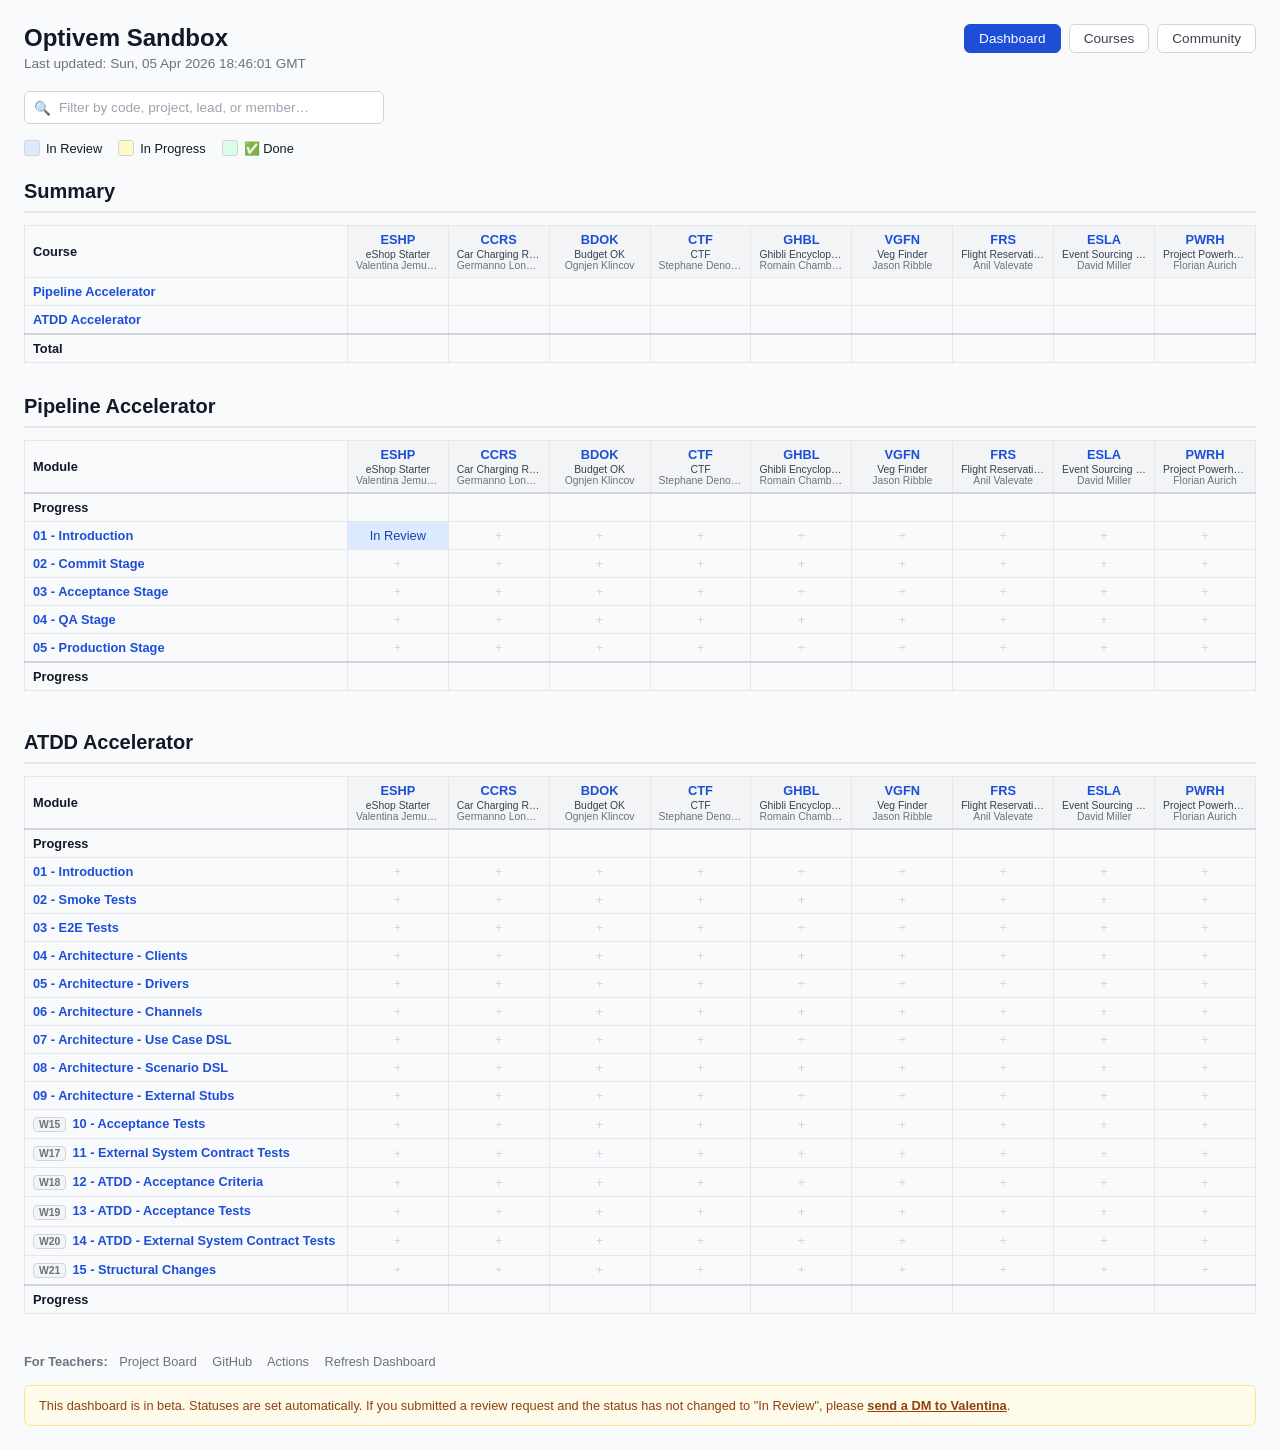
==== docs/index.html @ 1babef01 "chore: regenerate dashboard [skip ci]" ====
<!DOCTYPE html>
<html lang="en">
<head>
  <meta charset="UTF-8">
  <meta name="viewport" content="width=device-width, initial-scale=1.0">
  <title>Optivem Sandbox</title>
  <style>    * { margin: 0; padding: 0; box-sizing: border-box; }
    body { font-family: -apple-system, BlinkMacSystemFont, "Segoe UI", Roboto, sans-serif; background: #f9fafb; color: #111827; padding: 24px; }
    .header { display: flex; justify-content: space-between; align-items: flex-start; margin-bottom: 20px; }
    .header-left h1 { font-size: 1.5rem; margin-bottom: 4px; }
    .subtitle { color: #6b7280; font-size: 0.85rem; }
    .nav-tabs { display: flex; gap: 8px; }
    .nav-tab { display: inline-block; padding: 6px 14px; font-size: 0.85rem; font-weight: 500; border-radius: 6px; text-decoration: none; border: 1px solid #d1d5db; color: #374151; background: #fff; cursor: pointer; font-family: inherit; }
    .nav-tab:hover { background: #f3f4f6; }
    .nav-tab.active { background: #1d4ed8; color: #fff; border-color: #1d4ed8; cursor: default; }
    .summary-section { margin-bottom: 32px; }
    .summary-label { text-align: left; font-weight: 600; background: #f9fafb; white-space: nowrap; width: 320px; min-width: 320px; max-width: 320px; }
    .summary-label a { color: #1d4ed8; text-decoration: none; }
    .summary-label a:hover { text-decoration: underline; }
    .course-section { margin-bottom: 40px; }
    .course-title { font-size: 1.25rem; margin-bottom: 12px; padding-bottom: 8px; border-bottom: 2px solid #e5e7eb; }
    .course-empty { color: #6b7280; font-size: 0.85rem; font-style: italic; padding: 16px 0; }
    .table-wrapper { overflow-x: auto; }
    table { border-collapse: collapse; width: 100%; font-size: 0.8rem; }
    th, td { border: 1px solid #e5e7eb; padding: 6px 8px; text-align: center; white-space: nowrap; }
    th { background: #f3f4f6; font-weight: 600; position: sticky; top: 0; }
    .module-name { text-align: left; font-weight: 600; background: #f9fafb; white-space: nowrap; width: 320px; min-width: 320px; max-width: 320px; }
    .module-name a { color: #1d4ed8; text-decoration: none; }
    .module-name a:hover { text-decoration: underline; }
    .week-badge { display: inline-block; font-size: 0.65rem; font-weight: 600; color: #6b7280; background: #f3f4f6; border: 1px solid #d1d5db; border-radius: 4px; padding: 1px 5px; margin-right: 6px; vertical-align: middle; }
    .project-header { width: 80px; min-width: 80px; max-width: 80px; }
    .project-header a { color: #1d4ed8; text-decoration: none; }
    .project-header a:hover { text-decoration: underline; }
    .project-full-name { font-size: 0.65rem; font-weight: 400; color: #374151; margin-top: 2px; white-space: nowrap; overflow: hidden; text-overflow: ellipsis; }
    .project-lead { font-size: 0.65rem; font-weight: 400; color: #6b7280; white-space: nowrap; overflow: hidden; text-overflow: ellipsis; }
    .progress-row td { border-top: 2px solid #d1d5db; }
    .cell { width: 80px; min-width: 80px; max-width: 80px; overflow: hidden; text-overflow: ellipsis; }
    .cell a { text-decoration: none; display: block; width: 100%; }
    .cell a:hover { opacity: 0.8; }
    .cell-missing { color: #9ca3af; }
    .cell-missing a { color: #d1d5db; text-decoration: none; display: block; width: 100%; }
    .cell-missing a:hover { color: #6b7280; }
    .cell-in-review { background: #dbeafe; } .cell-in-review a { color: #1e40af; }
    .cell-in-progress { background: #fef9c3; } .cell-in-progress a { color: #92400e; }
    .cell-done { background: #dcfce7; } .cell-done a { color: #166534; }
    .progress-cell { min-width: 100px; font-weight: 600; font-size: 0.75rem; }
    .progress-active { color: #166534; }
    .progress-none { color: #9ca3af; }
    .legend { margin-top: 16px; margin-bottom: 24px; display: flex; gap: 16px; flex-wrap: wrap; font-size: 0.8rem; }
    .legend-item { display: flex; align-items: center; gap: 6px; }
    .legend-swatch { width: 16px; height: 16px; border-radius: 3px; border: 1px solid #d1d5db; }
    .module-legend { margin-top: 16px; font-size: 0.8rem; }
    .module-legend h3 { font-size: 0.85rem; margin-bottom: 6px; }
    .module-legend-list { display: grid; grid-template-columns: repeat(auto-fill, minmax(280px, 1fr)); gap: 2px 24px; }
    .module-legend-item { color: #374151; }
    .module-legend-item span { color: #6b7280; font-weight: 600; margin-right: 4px; }
    .disclaimer { margin-top: 16px; padding: 10px 14px; background: #fffbeb; border: 1px solid #fde68a; border-radius: 6px; font-size: 0.8rem; color: #92400e; line-height: 1.5; }
    .disclaimer a { color: #92400e; font-weight: 600; text-decoration: underline; }
    .disclaimer a:hover { color: #78350f; }
    .filter-bar { margin-bottom: 16px; position: relative; max-width: 360px; }
    .filter-input { width: 100%; padding: 8px 12px 8px 34px; font-size: 0.85rem; font-family: inherit; border: 1px solid #d1d5db; border-radius: 6px; background: #fff; color: #111827; outline: none; }
    .filter-input:focus { border-color: #1d4ed8; box-shadow: 0 0 0 2px rgba(29,78,216,0.15); }
    .filter-input::placeholder { color: #9ca3af; }
    .filter-icon { position: absolute; left: 10px; top: 50%; transform: translateY(-50%); color: #9ca3af; pointer-events: none; font-size: 0.85rem; }
    .teacher-links { margin-top: 16px; font-size: 0.8rem; color: #6b7280; }
    .teacher-links span { font-weight: 600; margin-right: 8px; }
    .teacher-links a { color: #6b7280; text-decoration: none; margin-right: 12px; }
    .teacher-links a:hover { color: #1d4ed8; text-decoration: underline; }
    /* Mobile cards */
    .cards { display: none; }
    .course-section-mobile { margin-bottom: 32px; }
    .card { background: #fff; border: 1px solid #e5e7eb; border-radius: 8px; padding: 16px; margin-bottom: 12px; }
    .card-header { display: flex; justify-content: space-between; align-items: baseline; margin-bottom: 8px; }
    .card-code { font-size: 0.7rem; color: #6b7280; font-weight: 600; }
    .card-name { font-size: 1rem; font-weight: 600; }
    .card-name a { color: #1d4ed8; text-decoration: none; }
    .card-lead { font-size: 0.8rem; color: #6b7280; margin-bottom: 8px; }
    .card-lead a { color: #6b7280; text-decoration: none; }
    .card-progress-label { font-size: 0.8rem; font-weight: 600; color: #374151; margin-bottom: 8px; }
    .card-modules { list-style: none; font-size: 0.8rem; }
    .card-modules li { display: flex; justify-content: space-between; padding: 4px 0; border-bottom: 1px solid #f3f4f6; }
    .card-modules li:last-child { border-bottom: none; }
    .card-module-item { display: flex; justify-content: space-between; align-items: center; }
    .card-module-name { color: #374151; }
    .card-module-status { font-weight: 600; }
    .card-module-status a { text-decoration: none; }
    .card-status-done { color: #166534; }
    .card-status-in-review { color: #1e40af; }
    .card-status-in-progress { color: #92400e; }
    .card-status-missing { color: #d1d5db; }
    .card-status-missing a { color: #d1d5db; text-decoration: none; }
    @media (max-width: 768px) {
      .desktop-content { display: none; }
      .cards { display: block; }
      body { padding: 16px; }
      .header { flex-direction: column; gap: 12px; }
      .nav-tabs { flex-wrap: wrap; }
    }
</style>
</head>
<body>
  <div class="header">
    <div class="header-left">
      <h1>Optivem Sandbox</h1>
      <p class="subtitle">Last updated: Sun, 05 Apr 2026 18:46:01 GMT</p>
    </div>
    <nav class="nav-tabs">
      <span class="nav-tab active">Dashboard</span>
      <a class="nav-tab" href="https://optivem.thinkific.com" target="_blank" rel="noopener">Courses</a>
      <a class="nav-tab" href="https://optivem.thinkific.com/hub/community/323633" target="_blank" rel="noopener">Community</a>
    </nav>
  </div>
  <div class="filter-bar">
    <span class="filter-icon">&#128269;</span>
    <input type="text" class="filter-input" id="projectFilter" placeholder="Filter by code, project, lead, or member…" autocomplete="off">
  </div>
  <div class="legend">
    <div class="legend-item"><div class="legend-swatch" style="background:#dbeafe"></div> In Review</div>
    <div class="legend-item"><div class="legend-swatch" style="background:#fef9c3"></div> In Progress</div>
    <div class="legend-item"><div class="legend-swatch" style="background:#dcfce7"></div> ✅ Done</div>
  </div>
  <div class="desktop-content">

  <div class="summary-section">
    <h2 class="course-title">Summary</h2>
    <div class="table-wrapper">
      <table>
        <thead>
          <tr>
            <th class="summary-label">Course</th>
            <th class="project-header" title="eShop Starter — 0 / 20 modules completed (0%)"><a href="https://github.com/optivem/starter" target="_blank" rel="noopener" title="eShop Starter">ESHP</a><div class="project-full-name">eShop Starter</div><div class="project-lead">Valentina Jemuovic</div></th>
            <th class="project-header" title="Car Charging Reservation System — 0 / 20 modules completed (0%)"><a href="https://github.com/longhibeck/car-charging-reservation-system" target="_blank" rel="noopener" title="Car Charging Reservation System">CCRS</a><div class="project-full-name">Car Charging Reservation System</div><div class="project-lead">Germanno Longhi Beck</div></th>
            <th class="project-header" title="Budget OK — 0 / 20 modules completed (0%)"><a href="https://github.com/ognjenkl/budget-ok" target="_blank" rel="noopener" title="Budget OK">BDOK</a><div class="project-full-name">Budget OK</div><div class="project-lead">Ognjen Klincov</div></th>
            <th class="project-header" title="CTF — 0 / 20 modules completed (0%)"><a href="https://github.com/CurlyFire/ctf-sandbox" target="_blank" rel="noopener" title="CTF">CTF</a><div class="project-full-name">CTF</div><div class="project-lead">Stephane Denomme</div></th>
            <th class="project-header" title="Ghibli Encyclopedia — 0 / 20 modules completed (0%)"><a href="https://github.com/RomainChamb/ghibli-encyclopedia" target="_blank" rel="noopener" title="Ghibli Encyclopedia">GHBL</a><div class="project-full-name">Ghibli Encyclopedia</div><div class="project-lead">Romain Chambonnier</div></th>
            <th class="project-header" title="Veg Finder — 0 / 20 modules completed (0%)"><a href="https://github.com/jasonribble/veg-finder" target="_blank" rel="noopener" title="Veg Finder">VGFN</a><div class="project-full-name">Veg Finder</div><div class="project-lead">Jason Ribble</div></th>
            <th class="project-header" title="Flight Reservation System (FRS) — 0 / 20 modules completed (0%)"><a href="https://github.com/ArkCase/atdd-flight-reserve" target="_blank" rel="noopener" title="Flight Reservation System (FRS)">FRS</a><div class="project-full-name">Flight Reservation System (FRS)</div><div class="project-lead">Anil Valevate</div></th>
            <th class="project-header" title="Event Sourcing Learning Application — 0 / 20 modules completed (0%)"><a href="https://github.com/david-oc-miller/event-sourcing-demo" target="_blank" rel="noopener" title="Event Sourcing Learning Application">ESLA</a><div class="project-full-name">Event Sourcing Learning Application</div><div class="project-lead">David Miller</div></th>
            <th class="project-header" title="Project Powerhouse — 0 / 20 modules completed (0%)"><a href="https://github.com/vilosia-ai/demo-customer-portal" target="_blank" rel="noopener" title="Project Powerhouse">PWRH</a><div class="project-full-name">Project Powerhouse</div><div class="project-lead">Florian Aurich</div></th>
          </tr>
        </thead>
        <tbody>
          <tr>
            <td class="summary-label"><a href="#course-pipeline">Pipeline Accelerator</a></td>
              <td class="cell progress-cell progress-none"></td>
              <td class="cell progress-cell progress-none"></td>
              <td class="cell progress-cell progress-none"></td>
              <td class="cell progress-cell progress-none"></td>
              <td class="cell progress-cell progress-none"></td>
              <td class="cell progress-cell progress-none"></td>
              <td class="cell progress-cell progress-none"></td>
              <td class="cell progress-cell progress-none"></td>
              <td class="cell progress-cell progress-none"></td>
          </tr>
          <tr>
            <td class="summary-label"><a href="#course-atdd">ATDD Accelerator</a></td>
              <td class="cell progress-cell progress-none"></td>
              <td class="cell progress-cell progress-none"></td>
              <td class="cell progress-cell progress-none"></td>
              <td class="cell progress-cell progress-none"></td>
              <td class="cell progress-cell progress-none"></td>
              <td class="cell progress-cell progress-none"></td>
              <td class="cell progress-cell progress-none"></td>
              <td class="cell progress-cell progress-none"></td>
              <td class="cell progress-cell progress-none"></td>
          </tr>
          <tr class="progress-row">
            <td class="summary-label"><strong>Total</strong></td>
              <td class="cell progress-cell progress-none"></td>
              <td class="cell progress-cell progress-none"></td>
              <td class="cell progress-cell progress-none"></td>
              <td class="cell progress-cell progress-none"></td>
              <td class="cell progress-cell progress-none"></td>
              <td class="cell progress-cell progress-none"></td>
              <td class="cell progress-cell progress-none"></td>
              <td class="cell progress-cell progress-none"></td>
              <td class="cell progress-cell progress-none"></td>
          </tr>
        </tbody>
      </table>
    </div>
  </div>

  <div class="course-section" id="course-pipeline">
    <h2 class="course-title">Pipeline Accelerator</h2>
    <div class="table-wrapper">
      <table>
        <thead>
          <tr>
            <th class="module-name">Module</th>
            <th class="project-header" title="eShop Starter — 0 / 5 modules completed (0%)"><a href="https://github.com/optivem/starter" target="_blank" rel="noopener" title="eShop Starter">ESHP</a><div class="project-full-name">eShop Starter</div><div class="project-lead">Valentina Jemuovic</div></th>
            <th class="project-header" title="Car Charging Reservation System — 0 / 5 modules completed (0%)"><a href="https://github.com/longhibeck/car-charging-reservation-system" target="_blank" rel="noopener" title="Car Charging Reservation System">CCRS</a><div class="project-full-name">Car Charging Reservation System</div><div class="project-lead">Germanno Longhi Beck</div></th>
            <th class="project-header" title="Budget OK — 0 / 5 modules completed (0%)"><a href="https://github.com/ognjenkl/budget-ok" target="_blank" rel="noopener" title="Budget OK">BDOK</a><div class="project-full-name">Budget OK</div><div class="project-lead">Ognjen Klincov</div></th>
            <th class="project-header" title="CTF — 0 / 5 modules completed (0%)"><a href="https://github.com/CurlyFire/ctf-sandbox" target="_blank" rel="noopener" title="CTF">CTF</a><div class="project-full-name">CTF</div><div class="project-lead">Stephane Denomme</div></th>
            <th class="project-header" title="Ghibli Encyclopedia — 0 / 5 modules completed (0%)"><a href="https://github.com/RomainChamb/ghibli-encyclopedia" target="_blank" rel="noopener" title="Ghibli Encyclopedia">GHBL</a><div class="project-full-name">Ghibli Encyclopedia</div><div class="project-lead">Romain Chambonnier</div></th>
            <th class="project-header" title="Veg Finder — 0 / 5 modules completed (0%)"><a href="https://github.com/jasonribble/veg-finder" target="_blank" rel="noopener" title="Veg Finder">VGFN</a><div class="project-full-name">Veg Finder</div><div class="project-lead">Jason Ribble</div></th>
            <th class="project-header" title="Flight Reservation System (FRS) — 0 / 5 modules completed (0%)"><a href="https://github.com/ArkCase/atdd-flight-reserve" target="_blank" rel="noopener" title="Flight Reservation System (FRS)">FRS</a><div class="project-full-name">Flight Reservation System (FRS)</div><div class="project-lead">Anil Valevate</div></th>
            <th class="project-header" title="Event Sourcing Learning Application — 0 / 5 modules completed (0%)"><a href="https://github.com/david-oc-miller/event-sourcing-demo" target="_blank" rel="noopener" title="Event Sourcing Learning Application">ESLA</a><div class="project-full-name">Event Sourcing Learning Application</div><div class="project-lead">David Miller</div></th>
            <th class="project-header" title="Project Powerhouse — 0 / 5 modules completed (0%)"><a href="https://github.com/vilosia-ai/demo-customer-portal" target="_blank" rel="noopener" title="Project Powerhouse">PWRH</a><div class="project-full-name">Project Powerhouse</div><div class="project-lead">Florian Aurich</div></th>
          </tr>
          <tr class="progress-row">
            <td class="module-name"><strong>Progress</strong></td>
              <td class="cell progress-cell progress-none"></td>
              <td class="cell progress-cell progress-none"></td>
              <td class="cell progress-cell progress-none"></td>
              <td class="cell progress-cell progress-none"></td>
              <td class="cell progress-cell progress-none"></td>
              <td class="cell progress-cell progress-none"></td>
              <td class="cell progress-cell progress-none"></td>
              <td class="cell progress-cell progress-none"></td>
              <td class="cell progress-cell progress-none"></td>
          </tr>
        </thead>
        <tbody>
          <tr>
            <td class="module-name"><a href="https://optivem.thinkific.com/courses/take/pipeline/texts/73800730-overview" target="_blank" rel="noopener">01 - Introduction</a></td>
              <td class="cell cell-in-review"><a href="https://github.com/optivem/sandbox/issues/81" target="_blank" rel="noopener" title="ESHP: In Review">In Review</a></td>
              <td class="cell cell-missing"><a href="https://github.com/optivem/sandbox/issues/new?title=01%20-%20Introduction&body=%3E%20**%E2%9A%A0%EF%B8%8F%20This%20ticket%20is%20auto-generated.%20Please%20do%20not%20change%20the%20title%20or%20contents%20below.%20Just%20click%20the%20%22Create%22%20button%20below.%20After%20a%20few%20minutes%2C%20the%20ticket%20will%20be%20automatically%20assigned%20to%20a%20reviewer%20%E2%80%94%20no%20further%20action%20needed.%20You%20can%20add%20comments%20after%20the%20ticket%20is%20created.**%0A%0A%23%23%23%20Course%0A%0APipeline%20Accelerator%0A%0A%23%23%23%20Project%0A%0ACar%20Charging%20Reservation%20System%0A%0A%23%23%23%20Module%0A%0A01%20-%20Introduction%0A%0A%3E%20**%E2%9A%A0%EF%B8%8F%20This%20ticket%20is%20auto-generated.%20Please%20do%20not%20change%20the%20title%20or%20contents%20below.%20Just%20click%20the%20%22Create%22%20button%20below.%20After%20a%20few%20minutes%2C%20the%20ticket%20will%20be%20automatically%20assigned%20to%20a%20reviewer%20%E2%80%94%20no%20further%20action%20needed.%20You%20can%20add%20comments%20after%20the%20ticket%20is%20created.**" target="_blank" rel="noopener" title="Create ticket for CCRS - 01 - Introduction">+</a></td>
              <td class="cell cell-missing"><a href="https://github.com/optivem/sandbox/issues/new?title=01%20-%20Introduction&body=%3E%20**%E2%9A%A0%EF%B8%8F%20This%20ticket%20is%20auto-generated.%20Please%20do%20not%20change%20the%20title%20or%20contents%20below.%20Just%20click%20the%20%22Create%22%20button%20below.%20After%20a%20few%20minutes%2C%20the%20ticket%20will%20be%20automatically%20assigned%20to%20a%20reviewer%20%E2%80%94%20no%20further%20action%20needed.%20You%20can%20add%20comments%20after%20the%20ticket%20is%20created.**%0A%0A%23%23%23%20Course%0A%0APipeline%20Accelerator%0A%0A%23%23%23%20Project%0A%0ABudget%20OK%0A%0A%23%23%23%20Module%0A%0A01%20-%20Introduction%0A%0A%3E%20**%E2%9A%A0%EF%B8%8F%20This%20ticket%20is%20auto-generated.%20Please%20do%20not%20change%20the%20title%20or%20contents%20below.%20Just%20click%20the%20%22Create%22%20button%20below.%20After%20a%20few%20minutes%2C%20the%20ticket%20will%20be%20automatically%20assigned%20to%20a%20reviewer%20%E2%80%94%20no%20further%20action%20needed.%20You%20can%20add%20comments%20after%20the%20ticket%20is%20created.**" target="_blank" rel="noopener" title="Create ticket for BDOK - 01 - Introduction">+</a></td>
              <td class="cell cell-missing"><a href="https://github.com/optivem/sandbox/issues/new?title=01%20-%20Introduction&body=%3E%20**%E2%9A%A0%EF%B8%8F%20This%20ticket%20is%20auto-generated.%20Please%20do%20not%20change%20the%20title%20or%20contents%20below.%20Just%20click%20the%20%22Create%22%20button%20below.%20After%20a%20few%20minutes%2C%20the%20ticket%20will%20be%20automatically%20assigned%20to%20a%20reviewer%20%E2%80%94%20no%20further%20action%20needed.%20You%20can%20add%20comments%20after%20the%20ticket%20is%20created.**%0A%0A%23%23%23%20Course%0A%0APipeline%20Accelerator%0A%0A%23%23%23%20Project%0A%0ACTF%0A%0A%23%23%23%20Module%0A%0A01%20-%20Introduction%0A%0A%3E%20**%E2%9A%A0%EF%B8%8F%20This%20ticket%20is%20auto-generated.%20Please%20do%20not%20change%20the%20title%20or%20contents%20below.%20Just%20click%20the%20%22Create%22%20button%20below.%20After%20a%20few%20minutes%2C%20the%20ticket%20will%20be%20automatically%20assigned%20to%20a%20reviewer%20%E2%80%94%20no%20further%20action%20needed.%20You%20can%20add%20comments%20after%20the%20ticket%20is%20created.**" target="_blank" rel="noopener" title="Create ticket for CTF - 01 - Introduction">+</a></td>
              <td class="cell cell-missing"><a href="https://github.com/optivem/sandbox/issues/new?title=01%20-%20Introduction&body=%3E%20**%E2%9A%A0%EF%B8%8F%20This%20ticket%20is%20auto-generated.%20Please%20do%20not%20change%20the%20title%20or%20contents%20below.%20Just%20click%20the%20%22Create%22%20button%20below.%20After%20a%20few%20minutes%2C%20the%20ticket%20will%20be%20automatically%20assigned%20to%20a%20reviewer%20%E2%80%94%20no%20further%20action%20needed.%20You%20can%20add%20comments%20after%20the%20ticket%20is%20created.**%0A%0A%23%23%23%20Course%0A%0APipeline%20Accelerator%0A%0A%23%23%23%20Project%0A%0AGhibli%20Encyclopedia%0A%0A%23%23%23%20Module%0A%0A01%20-%20Introduction%0A%0A%3E%20**%E2%9A%A0%EF%B8%8F%20This%20ticket%20is%20auto-generated.%20Please%20do%20not%20change%20the%20title%20or%20contents%20below.%20Just%20click%20the%20%22Create%22%20button%20below.%20After%20a%20few%20minutes%2C%20the%20ticket%20will%20be%20automatically%20assigned%20to%20a%20reviewer%20%E2%80%94%20no%20further%20action%20needed.%20You%20can%20add%20comments%20after%20the%20ticket%20is%20created.**" target="_blank" rel="noopener" title="Create ticket for GHBL - 01 - Introduction">+</a></td>
              <td class="cell cell-missing"><a href="https://github.com/optivem/sandbox/issues/new?title=01%20-%20Introduction&body=%3E%20**%E2%9A%A0%EF%B8%8F%20This%20ticket%20is%20auto-generated.%20Please%20do%20not%20change%20the%20title%20or%20contents%20below.%20Just%20click%20the%20%22Create%22%20button%20below.%20After%20a%20few%20minutes%2C%20the%20ticket%20will%20be%20automatically%20assigned%20to%20a%20reviewer%20%E2%80%94%20no%20further%20action%20needed.%20You%20can%20add%20comments%20after%20the%20ticket%20is%20created.**%0A%0A%23%23%23%20Course%0A%0APipeline%20Accelerator%0A%0A%23%23%23%20Project%0A%0AVeg%20Finder%0A%0A%23%23%23%20Module%0A%0A01%20-%20Introduction%0A%0A%3E%20**%E2%9A%A0%EF%B8%8F%20This%20ticket%20is%20auto-generated.%20Please%20do%20not%20change%20the%20title%20or%20contents%20below.%20Just%20click%20the%20%22Create%22%20button%20below.%20After%20a%20few%20minutes%2C%20the%20ticket%20will%20be%20automatically%20assigned%20to%20a%20reviewer%20%E2%80%94%20no%20further%20action%20needed.%20You%20can%20add%20comments%20after%20the%20ticket%20is%20created.**" target="_blank" rel="noopener" title="Create ticket for VGFN - 01 - Introduction">+</a></td>
              <td class="cell cell-missing"><a href="https://github.com/optivem/sandbox/issues/new?title=01%20-%20Introduction&body=%3E%20**%E2%9A%A0%EF%B8%8F%20This%20ticket%20is%20auto-generated.%20Please%20do%20not%20change%20the%20title%20or%20contents%20below.%20Just%20click%20the%20%22Create%22%20button%20below.%20After%20a%20few%20minutes%2C%20the%20ticket%20will%20be%20automatically%20assigned%20to%20a%20reviewer%20%E2%80%94%20no%20further%20action%20needed.%20You%20can%20add%20comments%20after%20the%20ticket%20is%20created.**%0A%0A%23%23%23%20Course%0A%0APipeline%20Accelerator%0A%0A%23%23%23%20Project%0A%0AFlight%20Reservation%20System%20(FRS)%0A%0A%23%23%23%20Module%0A%0A01%20-%20Introduction%0A%0A%3E%20**%E2%9A%A0%EF%B8%8F%20This%20ticket%20is%20auto-generated.%20Please%20do%20not%20change%20the%20title%20or%20contents%20below.%20Just%20click%20the%20%22Create%22%20button%20below.%20After%20a%20few%20minutes%2C%20the%20ticket%20will%20be%20automatically%20assigned%20to%20a%20reviewer%20%E2%80%94%20no%20further%20action%20needed.%20You%20can%20add%20comments%20after%20the%20ticket%20is%20created.**" target="_blank" rel="noopener" title="Create ticket for FRS - 01 - Introduction">+</a></td>
              <td class="cell cell-missing"><a href="https://github.com/optivem/sandbox/issues/new?title=01%20-%20Introduction&body=%3E%20**%E2%9A%A0%EF%B8%8F%20This%20ticket%20is%20auto-generated.%20Please%20do%20not%20change%20the%20title%20or%20contents%20below.%20Just%20click%20the%20%22Create%22%20button%20below.%20After%20a%20few%20minutes%2C%20the%20ticket%20will%20be%20automatically%20assigned%20to%20a%20reviewer%20%E2%80%94%20no%20further%20action%20needed.%20You%20can%20add%20comments%20after%20the%20ticket%20is%20created.**%0A%0A%23%23%23%20Course%0A%0APipeline%20Accelerator%0A%0A%23%23%23%20Project%0A%0AEvent%20Sourcing%20Learning%20Application%0A%0A%23%23%23%20Module%0A%0A01%20-%20Introduction%0A%0A%3E%20**%E2%9A%A0%EF%B8%8F%20This%20ticket%20is%20auto-generated.%20Please%20do%20not%20change%20the%20title%20or%20contents%20below.%20Just%20click%20the%20%22Create%22%20button%20below.%20After%20a%20few%20minutes%2C%20the%20ticket%20will%20be%20automatically%20assigned%20to%20a%20reviewer%20%E2%80%94%20no%20further%20action%20needed.%20You%20can%20add%20comments%20after%20the%20ticket%20is%20created.**" target="_blank" rel="noopener" title="Create ticket for ESLA - 01 - Introduction">+</a></td>
              <td class="cell cell-missing"><a href="https://github.com/optivem/sandbox/issues/new?title=01%20-%20Introduction&body=%3E%20**%E2%9A%A0%EF%B8%8F%20This%20ticket%20is%20auto-generated.%20Please%20do%20not%20change%20the%20title%20or%20contents%20below.%20Just%20click%20the%20%22Create%22%20button%20below.%20After%20a%20few%20minutes%2C%20the%20ticket%20will%20be%20automatically%20assigned%20to%20a%20reviewer%20%E2%80%94%20no%20further%20action%20needed.%20You%20can%20add%20comments%20after%20the%20ticket%20is%20created.**%0A%0A%23%23%23%20Course%0A%0APipeline%20Accelerator%0A%0A%23%23%23%20Project%0A%0AProject%20Powerhouse%0A%0A%23%23%23%20Module%0A%0A01%20-%20Introduction%0A%0A%3E%20**%E2%9A%A0%EF%B8%8F%20This%20ticket%20is%20auto-generated.%20Please%20do%20not%20change%20the%20title%20or%20contents%20below.%20Just%20click%20the%20%22Create%22%20button%20below.%20After%20a%20few%20minutes%2C%20the%20ticket%20will%20be%20automatically%20assigned%20to%20a%20reviewer%20%E2%80%94%20no%20further%20action%20needed.%20You%20can%20add%20comments%20after%20the%20ticket%20is%20created.**" target="_blank" rel="noopener" title="Create ticket for PWRH - 01 - Introduction">+</a></td>
          </tr>
          <tr>
            <td class="module-name"><a href="https://optivem.thinkific.com/courses/take/pipeline/texts/73800764-overview" target="_blank" rel="noopener">02 - Commit Stage</a></td>
              <td class="cell cell-missing"><a href="https://github.com/optivem/sandbox/issues/new?title=02%20-%20Commit%20Stage&body=%3E%20**%E2%9A%A0%EF%B8%8F%20This%20ticket%20is%20auto-generated.%20Please%20do%20not%20change%20the%20title%20or%20contents%20below.%20Just%20click%20the%20%22Create%22%20button%20below.%20After%20a%20few%20minutes%2C%20the%20ticket%20will%20be%20automatically%20assigned%20to%20a%20reviewer%20%E2%80%94%20no%20further%20action%20needed.%20You%20can%20add%20comments%20after%20the%20ticket%20is%20created.**%0A%0A%23%23%23%20Course%0A%0APipeline%20Accelerator%0A%0A%23%23%23%20Project%0A%0AeShop%20Starter%0A%0A%23%23%23%20Module%0A%0A02%20-%20Commit%20Stage%0A%0A%3E%20**%E2%9A%A0%EF%B8%8F%20This%20ticket%20is%20auto-generated.%20Please%20do%20not%20change%20the%20title%20or%20contents%20below.%20Just%20click%20the%20%22Create%22%20button%20below.%20After%20a%20few%20minutes%2C%20the%20ticket%20will%20be%20automatically%20assigned%20to%20a%20reviewer%20%E2%80%94%20no%20further%20action%20needed.%20You%20can%20add%20comments%20after%20the%20ticket%20is%20created.**" target="_blank" rel="noopener" title="Create ticket for ESHP - 02 - Commit Stage">+</a></td>
              <td class="cell cell-missing"><a href="https://github.com/optivem/sandbox/issues/new?title=02%20-%20Commit%20Stage&body=%3E%20**%E2%9A%A0%EF%B8%8F%20This%20ticket%20is%20auto-generated.%20Please%20do%20not%20change%20the%20title%20or%20contents%20below.%20Just%20click%20the%20%22Create%22%20button%20below.%20After%20a%20few%20minutes%2C%20the%20ticket%20will%20be%20automatically%20assigned%20to%20a%20reviewer%20%E2%80%94%20no%20further%20action%20needed.%20You%20can%20add%20comments%20after%20the%20ticket%20is%20created.**%0A%0A%23%23%23%20Course%0A%0APipeline%20Accelerator%0A%0A%23%23%23%20Project%0A%0ACar%20Charging%20Reservation%20System%0A%0A%23%23%23%20Module%0A%0A02%20-%20Commit%20Stage%0A%0A%3E%20**%E2%9A%A0%EF%B8%8F%20This%20ticket%20is%20auto-generated.%20Please%20do%20not%20change%20the%20title%20or%20contents%20below.%20Just%20click%20the%20%22Create%22%20button%20below.%20After%20a%20few%20minutes%2C%20the%20ticket%20will%20be%20automatically%20assigned%20to%20a%20reviewer%20%E2%80%94%20no%20further%20action%20needed.%20You%20can%20add%20comments%20after%20the%20ticket%20is%20created.**" target="_blank" rel="noopener" title="Create ticket for CCRS - 02 - Commit Stage">+</a></td>
              <td class="cell cell-missing"><a href="https://github.com/optivem/sandbox/issues/new?title=02%20-%20Commit%20Stage&body=%3E%20**%E2%9A%A0%EF%B8%8F%20This%20ticket%20is%20auto-generated.%20Please%20do%20not%20change%20the%20title%20or%20contents%20below.%20Just%20click%20the%20%22Create%22%20button%20below.%20After%20a%20few%20minutes%2C%20the%20ticket%20will%20be%20automatically%20assigned%20to%20a%20reviewer%20%E2%80%94%20no%20further%20action%20needed.%20You%20can%20add%20comments%20after%20the%20ticket%20is%20created.**%0A%0A%23%23%23%20Course%0A%0APipeline%20Accelerator%0A%0A%23%23%23%20Project%0A%0ABudget%20OK%0A%0A%23%23%23%20Module%0A%0A02%20-%20Commit%20Stage%0A%0A%3E%20**%E2%9A%A0%EF%B8%8F%20This%20ticket%20is%20auto-generated.%20Please%20do%20not%20change%20the%20title%20or%20contents%20below.%20Just%20click%20the%20%22Create%22%20button%20below.%20After%20a%20few%20minutes%2C%20the%20ticket%20will%20be%20automatically%20assigned%20to%20a%20reviewer%20%E2%80%94%20no%20further%20action%20needed.%20You%20can%20add%20comments%20after%20the%20ticket%20is%20created.**" target="_blank" rel="noopener" title="Create ticket for BDOK - 02 - Commit Stage">+</a></td>
              <td class="cell cell-missing"><a href="https://github.com/optivem/sandbox/issues/new?title=02%20-%20Commit%20Stage&body=%3E%20**%E2%9A%A0%EF%B8%8F%20This%20ticket%20is%20auto-generated.%20Please%20do%20not%20change%20the%20title%20or%20contents%20below.%20Just%20click%20the%20%22Create%22%20button%20below.%20After%20a%20few%20minutes%2C%20the%20ticket%20will%20be%20automatically%20assigned%20to%20a%20reviewer%20%E2%80%94%20no%20further%20action%20needed.%20You%20can%20add%20comments%20after%20the%20ticket%20is%20created.**%0A%0A%23%23%23%20Course%0A%0APipeline%20Accelerator%0A%0A%23%23%23%20Project%0A%0ACTF%0A%0A%23%23%23%20Module%0A%0A02%20-%20Commit%20Stage%0A%0A%3E%20**%E2%9A%A0%EF%B8%8F%20This%20ticket%20is%20auto-generated.%20Please%20do%20not%20change%20the%20title%20or%20contents%20below.%20Just%20click%20the%20%22Create%22%20button%20below.%20After%20a%20few%20minutes%2C%20the%20ticket%20will%20be%20automatically%20assigned%20to%20a%20reviewer%20%E2%80%94%20no%20further%20action%20needed.%20You%20can%20add%20comments%20after%20the%20ticket%20is%20created.**" target="_blank" rel="noopener" title="Create ticket for CTF - 02 - Commit Stage">+</a></td>
              <td class="cell cell-missing"><a href="https://github.com/optivem/sandbox/issues/new?title=02%20-%20Commit%20Stage&body=%3E%20**%E2%9A%A0%EF%B8%8F%20This%20ticket%20is%20auto-generated.%20Please%20do%20not%20change%20the%20title%20or%20contents%20below.%20Just%20click%20the%20%22Create%22%20button%20below.%20After%20a%20few%20minutes%2C%20the%20ticket%20will%20be%20automatically%20assigned%20to%20a%20reviewer%20%E2%80%94%20no%20further%20action%20needed.%20You%20can%20add%20comments%20after%20the%20ticket%20is%20created.**%0A%0A%23%23%23%20Course%0A%0APipeline%20Accelerator%0A%0A%23%23%23%20Project%0A%0AGhibli%20Encyclopedia%0A%0A%23%23%23%20Module%0A%0A02%20-%20Commit%20Stage%0A%0A%3E%20**%E2%9A%A0%EF%B8%8F%20This%20ticket%20is%20auto-generated.%20Please%20do%20not%20change%20the%20title%20or%20contents%20below.%20Just%20click%20the%20%22Create%22%20button%20below.%20After%20a%20few%20minutes%2C%20the%20ticket%20will%20be%20automatically%20assigned%20to%20a%20reviewer%20%E2%80%94%20no%20further%20action%20needed.%20You%20can%20add%20comments%20after%20the%20ticket%20is%20created.**" target="_blank" rel="noopener" title="Create ticket for GHBL - 02 - Commit Stage">+</a></td>
              <td class="cell cell-missing"><a href="https://github.com/optivem/sandbox/issues/new?title=02%20-%20Commit%20Stage&body=%3E%20**%E2%9A%A0%EF%B8%8F%20This%20ticket%20is%20auto-generated.%20Please%20do%20not%20change%20the%20title%20or%20contents%20below.%20Just%20click%20the%20%22Create%22%20button%20below.%20After%20a%20few%20minutes%2C%20the%20ticket%20will%20be%20automatically%20assigned%20to%20a%20reviewer%20%E2%80%94%20no%20further%20action%20needed.%20You%20can%20add%20comments%20after%20the%20ticket%20is%20created.**%0A%0A%23%23%23%20Course%0A%0APipeline%20Accelerator%0A%0A%23%23%23%20Project%0A%0AVeg%20Finder%0A%0A%23%23%23%20Module%0A%0A02%20-%20Commit%20Stage%0A%0A%3E%20**%E2%9A%A0%EF%B8%8F%20This%20ticket%20is%20auto-generated.%20Please%20do%20not%20change%20the%20title%20or%20contents%20below.%20Just%20click%20the%20%22Create%22%20button%20below.%20After%20a%20few%20minutes%2C%20the%20ticket%20will%20be%20automatically%20assigned%20to%20a%20reviewer%20%E2%80%94%20no%20further%20action%20needed.%20You%20can%20add%20comments%20after%20the%20ticket%20is%20created.**" target="_blank" rel="noopener" title="Create ticket for VGFN - 02 - Commit Stage">+</a></td>
              <td class="cell cell-missing"><a href="https://github.com/optivem/sandbox/issues/new?title=02%20-%20Commit%20Stage&body=%3E%20**%E2%9A%A0%EF%B8%8F%20This%20ticket%20is%20auto-generated.%20Please%20do%20not%20change%20the%20title%20or%20contents%20below.%20Just%20click%20the%20%22Create%22%20button%20below.%20After%20a%20few%20minutes%2C%20the%20ticket%20will%20be%20automatically%20assigned%20to%20a%20reviewer%20%E2%80%94%20no%20further%20action%20needed.%20You%20can%20add%20comments%20after%20the%20ticket%20is%20created.**%0A%0A%23%23%23%20Course%0A%0APipeline%20Accelerator%0A%0A%23%23%23%20Project%0A%0AFlight%20Reservation%20System%20(FRS)%0A%0A%23%23%23%20Module%0A%0A02%20-%20Commit%20Stage%0A%0A%3E%20**%E2%9A%A0%EF%B8%8F%20This%20ticket%20is%20auto-generated.%20Please%20do%20not%20change%20the%20title%20or%20contents%20below.%20Just%20click%20the%20%22Create%22%20button%20below.%20After%20a%20few%20minutes%2C%20the%20ticket%20will%20be%20automatically%20assigned%20to%20a%20reviewer%20%E2%80%94%20no%20further%20action%20needed.%20You%20can%20add%20comments%20after%20the%20ticket%20is%20created.**" target="_blank" rel="noopener" title="Create ticket for FRS - 02 - Commit Stage">+</a></td>
              <td class="cell cell-missing"><a href="https://github.com/optivem/sandbox/issues/new?title=02%20-%20Commit%20Stage&body=%3E%20**%E2%9A%A0%EF%B8%8F%20This%20ticket%20is%20auto-generated.%20Please%20do%20not%20change%20the%20title%20or%20contents%20below.%20Just%20click%20the%20%22Create%22%20button%20below.%20After%20a%20few%20minutes%2C%20the%20ticket%20will%20be%20automatically%20assigned%20to%20a%20reviewer%20%E2%80%94%20no%20further%20action%20needed.%20You%20can%20add%20comments%20after%20the%20ticket%20is%20created.**%0A%0A%23%23%23%20Course%0A%0APipeline%20Accelerator%0A%0A%23%23%23%20Project%0A%0AEvent%20Sourcing%20Learning%20Application%0A%0A%23%23%23%20Module%0A%0A02%20-%20Commit%20Stage%0A%0A%3E%20**%E2%9A%A0%EF%B8%8F%20This%20ticket%20is%20auto-generated.%20Please%20do%20not%20change%20the%20title%20or%20contents%20below.%20Just%20click%20the%20%22Create%22%20button%20below.%20After%20a%20few%20minutes%2C%20the%20ticket%20will%20be%20automatically%20assigned%20to%20a%20reviewer%20%E2%80%94%20no%20further%20action%20needed.%20You%20can%20add%20comments%20after%20the%20ticket%20is%20created.**" target="_blank" rel="noopener" title="Create ticket for ESLA - 02 - Commit Stage">+</a></td>
              <td class="cell cell-missing"><a href="https://github.com/optivem/sandbox/issues/new?title=02%20-%20Commit%20Stage&body=%3E%20**%E2%9A%A0%EF%B8%8F%20This%20ticket%20is%20auto-generated.%20Please%20do%20not%20change%20the%20title%20or%20contents%20below.%20Just%20click%20the%20%22Create%22%20button%20below.%20After%20a%20few%20minutes%2C%20the%20ticket%20will%20be%20automatically%20assigned%20to%20a%20reviewer%20%E2%80%94%20no%20further%20action%20needed.%20You%20can%20add%20comments%20after%20the%20ticket%20is%20created.**%0A%0A%23%23%23%20Course%0A%0APipeline%20Accelerator%0A%0A%23%23%23%20Project%0A%0AProject%20Powerhouse%0A%0A%23%23%23%20Module%0A%0A02%20-%20Commit%20Stage%0A%0A%3E%20**%E2%9A%A0%EF%B8%8F%20This%20ticket%20is%20auto-generated.%20Please%20do%20not%20change%20the%20title%20or%20contents%20below.%20Just%20click%20the%20%22Create%22%20button%20below.%20After%20a%20few%20minutes%2C%20the%20ticket%20will%20be%20automatically%20assigned%20to%20a%20reviewer%20%E2%80%94%20no%20further%20action%20needed.%20You%20can%20add%20comments%20after%20the%20ticket%20is%20created.**" target="_blank" rel="noopener" title="Create ticket for PWRH - 02 - Commit Stage">+</a></td>
          </tr>
          <tr>
            <td class="module-name"><a href="https://optivem.thinkific.com/courses/take/pipeline/texts/73800794-overview" target="_blank" rel="noopener">03 - Acceptance Stage</a></td>
              <td class="cell cell-missing"><a href="https://github.com/optivem/sandbox/issues/new?title=03%20-%20Acceptance%20Stage&body=%3E%20**%E2%9A%A0%EF%B8%8F%20This%20ticket%20is%20auto-generated.%20Please%20do%20not%20change%20the%20title%20or%20contents%20below.%20Just%20click%20the%20%22Create%22%20button%20below.%20After%20a%20few%20minutes%2C%20the%20ticket%20will%20be%20automatically%20assigned%20to%20a%20reviewer%20%E2%80%94%20no%20further%20action%20needed.%20You%20can%20add%20comments%20after%20the%20ticket%20is%20created.**%0A%0A%23%23%23%20Course%0A%0APipeline%20Accelerator%0A%0A%23%23%23%20Project%0A%0AeShop%20Starter%0A%0A%23%23%23%20Module%0A%0A03%20-%20Acceptance%20Stage%0A%0A%3E%20**%E2%9A%A0%EF%B8%8F%20This%20ticket%20is%20auto-generated.%20Please%20do%20not%20change%20the%20title%20or%20contents%20below.%20Just%20click%20the%20%22Create%22%20button%20below.%20After%20a%20few%20minutes%2C%20the%20ticket%20will%20be%20automatically%20assigned%20to%20a%20reviewer%20%E2%80%94%20no%20further%20action%20needed.%20You%20can%20add%20comments%20after%20the%20ticket%20is%20created.**" target="_blank" rel="noopener" title="Create ticket for ESHP - 03 - Acceptance Stage">+</a></td>
              <td class="cell cell-missing"><a href="https://github.com/optivem/sandbox/issues/new?title=03%20-%20Acceptance%20Stage&body=%3E%20**%E2%9A%A0%EF%B8%8F%20This%20ticket%20is%20auto-generated.%20Please%20do%20not%20change%20the%20title%20or%20contents%20below.%20Just%20click%20the%20%22Create%22%20button%20below.%20After%20a%20few%20minutes%2C%20the%20ticket%20will%20be%20automatically%20assigned%20to%20a%20reviewer%20%E2%80%94%20no%20further%20action%20needed.%20You%20can%20add%20comments%20after%20the%20ticket%20is%20created.**%0A%0A%23%23%23%20Course%0A%0APipeline%20Accelerator%0A%0A%23%23%23%20Project%0A%0ACar%20Charging%20Reservation%20System%0A%0A%23%23%23%20Module%0A%0A03%20-%20Acceptance%20Stage%0A%0A%3E%20**%E2%9A%A0%EF%B8%8F%20This%20ticket%20is%20auto-generated.%20Please%20do%20not%20change%20the%20title%20or%20contents%20below.%20Just%20click%20the%20%22Create%22%20button%20below.%20After%20a%20few%20minutes%2C%20the%20ticket%20will%20be%20automatically%20assigned%20to%20a%20reviewer%20%E2%80%94%20no%20further%20action%20needed.%20You%20can%20add%20comments%20after%20the%20ticket%20is%20created.**" target="_blank" rel="noopener" title="Create ticket for CCRS - 03 - Acceptance Stage">+</a></td>
              <td class="cell cell-missing"><a href="https://github.com/optivem/sandbox/issues/new?title=03%20-%20Acceptance%20Stage&body=%3E%20**%E2%9A%A0%EF%B8%8F%20This%20ticket%20is%20auto-generated.%20Please%20do%20not%20change%20the%20title%20or%20contents%20below.%20Just%20click%20the%20%22Create%22%20button%20below.%20After%20a%20few%20minutes%2C%20the%20ticket%20will%20be%20automatically%20assigned%20to%20a%20reviewer%20%E2%80%94%20no%20further%20action%20needed.%20You%20can%20add%20comments%20after%20the%20ticket%20is%20created.**%0A%0A%23%23%23%20Course%0A%0APipeline%20Accelerator%0A%0A%23%23%23%20Project%0A%0ABudget%20OK%0A%0A%23%23%23%20Module%0A%0A03%20-%20Acceptance%20Stage%0A%0A%3E%20**%E2%9A%A0%EF%B8%8F%20This%20ticket%20is%20auto-generated.%20Please%20do%20not%20change%20the%20title%20or%20contents%20below.%20Just%20click%20the%20%22Create%22%20button%20below.%20After%20a%20few%20minutes%2C%20the%20ticket%20will%20be%20automatically%20assigned%20to%20a%20reviewer%20%E2%80%94%20no%20further%20action%20needed.%20You%20can%20add%20comments%20after%20the%20ticket%20is%20created.**" target="_blank" rel="noopener" title="Create ticket for BDOK - 03 - Acceptance Stage">+</a></td>
              <td class="cell cell-missing"><a href="https://github.com/optivem/sandbox/issues/new?title=03%20-%20Acceptance%20Stage&body=%3E%20**%E2%9A%A0%EF%B8%8F%20This%20ticket%20is%20auto-generated.%20Please%20do%20not%20change%20the%20title%20or%20contents%20below.%20Just%20click%20the%20%22Create%22%20button%20below.%20After%20a%20few%20minutes%2C%20the%20ticket%20will%20be%20automatically%20assigned%20to%20a%20reviewer%20%E2%80%94%20no%20further%20action%20needed.%20You%20can%20add%20comments%20after%20the%20ticket%20is%20created.**%0A%0A%23%23%23%20Course%0A%0APipeline%20Accelerator%0A%0A%23%23%23%20Project%0A%0ACTF%0A%0A%23%23%23%20Module%0A%0A03%20-%20Acceptance%20Stage%0A%0A%3E%20**%E2%9A%A0%EF%B8%8F%20This%20ticket%20is%20auto-generated.%20Please%20do%20not%20change%20the%20title%20or%20contents%20below.%20Just%20click%20the%20%22Create%22%20button%20below.%20After%20a%20few%20minutes%2C%20the%20ticket%20will%20be%20automatically%20assigned%20to%20a%20reviewer%20%E2%80%94%20no%20further%20action%20needed.%20You%20can%20add%20comments%20after%20the%20ticket%20is%20created.**" target="_blank" rel="noopener" title="Create ticket for CTF - 03 - Acceptance Stage">+</a></td>
              <td class="cell cell-missing"><a href="https://github.com/optivem/sandbox/issues/new?title=03%20-%20Acceptance%20Stage&body=%3E%20**%E2%9A%A0%EF%B8%8F%20This%20ticket%20is%20auto-generated.%20Please%20do%20not%20change%20the%20title%20or%20contents%20below.%20Just%20click%20the%20%22Create%22%20button%20below.%20After%20a%20few%20minutes%2C%20the%20ticket%20will%20be%20automatically%20assigned%20to%20a%20reviewer%20%E2%80%94%20no%20further%20action%20needed.%20You%20can%20add%20comments%20after%20the%20ticket%20is%20created.**%0A%0A%23%23%23%20Course%0A%0APipeline%20Accelerator%0A%0A%23%23%23%20Project%0A%0AGhibli%20Encyclopedia%0A%0A%23%23%23%20Module%0A%0A03%20-%20Acceptance%20Stage%0A%0A%3E%20**%E2%9A%A0%EF%B8%8F%20This%20ticket%20is%20auto-generated.%20Please%20do%20not%20change%20the%20title%20or%20contents%20below.%20Just%20click%20the%20%22Create%22%20button%20below.%20After%20a%20few%20minutes%2C%20the%20ticket%20will%20be%20automatically%20assigned%20to%20a%20reviewer%20%E2%80%94%20no%20further%20action%20needed.%20You%20can%20add%20comments%20after%20the%20ticket%20is%20created.**" target="_blank" rel="noopener" title="Create ticket for GHBL - 03 - Acceptance Stage">+</a></td>
              <td class="cell cell-missing"><a href="https://github.com/optivem/sandbox/issues/new?title=03%20-%20Acceptance%20Stage&body=%3E%20**%E2%9A%A0%EF%B8%8F%20This%20ticket%20is%20auto-generated.%20Please%20do%20not%20change%20the%20title%20or%20contents%20below.%20Just%20click%20the%20%22Create%22%20button%20below.%20After%20a%20few%20minutes%2C%20the%20ticket%20will%20be%20automatically%20assigned%20to%20a%20reviewer%20%E2%80%94%20no%20further%20action%20needed.%20You%20can%20add%20comments%20after%20the%20ticket%20is%20created.**%0A%0A%23%23%23%20Course%0A%0APipeline%20Accelerator%0A%0A%23%23%23%20Project%0A%0AVeg%20Finder%0A%0A%23%23%23%20Module%0A%0A03%20-%20Acceptance%20Stage%0A%0A%3E%20**%E2%9A%A0%EF%B8%8F%20This%20ticket%20is%20auto-generated.%20Please%20do%20not%20change%20the%20title%20or%20contents%20below.%20Just%20click%20the%20%22Create%22%20button%20below.%20After%20a%20few%20minutes%2C%20the%20ticket%20will%20be%20automatically%20assigned%20to%20a%20reviewer%20%E2%80%94%20no%20further%20action%20needed.%20You%20can%20add%20comments%20after%20the%20ticket%20is%20created.**" target="_blank" rel="noopener" title="Create ticket for VGFN - 03 - Acceptance Stage">+</a></td>
              <td class="cell cell-missing"><a href="https://github.com/optivem/sandbox/issues/new?title=03%20-%20Acceptance%20Stage&body=%3E%20**%E2%9A%A0%EF%B8%8F%20This%20ticket%20is%20auto-generated.%20Please%20do%20not%20change%20the%20title%20or%20contents%20below.%20Just%20click%20the%20%22Create%22%20button%20below.%20After%20a%20few%20minutes%2C%20the%20ticket%20will%20be%20automatically%20assigned%20to%20a%20reviewer%20%E2%80%94%20no%20further%20action%20needed.%20You%20can%20add%20comments%20after%20the%20ticket%20is%20created.**%0A%0A%23%23%23%20Course%0A%0APipeline%20Accelerator%0A%0A%23%23%23%20Project%0A%0AFlight%20Reservation%20System%20(FRS)%0A%0A%23%23%23%20Module%0A%0A03%20-%20Acceptance%20Stage%0A%0A%3E%20**%E2%9A%A0%EF%B8%8F%20This%20ticket%20is%20auto-generated.%20Please%20do%20not%20change%20the%20title%20or%20contents%20below.%20Just%20click%20the%20%22Create%22%20button%20below.%20After%20a%20few%20minutes%2C%20the%20ticket%20will%20be%20automatically%20assigned%20to%20a%20reviewer%20%E2%80%94%20no%20further%20action%20needed.%20You%20can%20add%20comments%20after%20the%20ticket%20is%20created.**" target="_blank" rel="noopener" title="Create ticket for FRS - 03 - Acceptance Stage">+</a></td>
              <td class="cell cell-missing"><a href="https://github.com/optivem/sandbox/issues/new?title=03%20-%20Acceptance%20Stage&body=%3E%20**%E2%9A%A0%EF%B8%8F%20This%20ticket%20is%20auto-generated.%20Please%20do%20not%20change%20the%20title%20or%20contents%20below.%20Just%20click%20the%20%22Create%22%20button%20below.%20After%20a%20few%20minutes%2C%20the%20ticket%20will%20be%20automatically%20assigned%20to%20a%20reviewer%20%E2%80%94%20no%20further%20action%20needed.%20You%20can%20add%20comments%20after%20the%20ticket%20is%20created.**%0A%0A%23%23%23%20Course%0A%0APipeline%20Accelerator%0A%0A%23%23%23%20Project%0A%0AEvent%20Sourcing%20Learning%20Application%0A%0A%23%23%23%20Module%0A%0A03%20-%20Acceptance%20Stage%0A%0A%3E%20**%E2%9A%A0%EF%B8%8F%20This%20ticket%20is%20auto-generated.%20Please%20do%20not%20change%20the%20title%20or%20contents%20below.%20Just%20click%20the%20%22Create%22%20button%20below.%20After%20a%20few%20minutes%2C%20the%20ticket%20will%20be%20automatically%20assigned%20to%20a%20reviewer%20%E2%80%94%20no%20further%20action%20needed.%20You%20can%20add%20comments%20after%20the%20ticket%20is%20created.**" target="_blank" rel="noopener" title="Create ticket for ESLA - 03 - Acceptance Stage">+</a></td>
              <td class="cell cell-missing"><a href="https://github.com/optivem/sandbox/issues/new?title=03%20-%20Acceptance%20Stage&body=%3E%20**%E2%9A%A0%EF%B8%8F%20This%20ticket%20is%20auto-generated.%20Please%20do%20not%20change%20the%20title%20or%20contents%20below.%20Just%20click%20the%20%22Create%22%20button%20below.%20After%20a%20few%20minutes%2C%20the%20ticket%20will%20be%20automatically%20assigned%20to%20a%20reviewer%20%E2%80%94%20no%20further%20action%20needed.%20You%20can%20add%20comments%20after%20the%20ticket%20is%20created.**%0A%0A%23%23%23%20Course%0A%0APipeline%20Accelerator%0A%0A%23%23%23%20Project%0A%0AProject%20Powerhouse%0A%0A%23%23%23%20Module%0A%0A03%20-%20Acceptance%20Stage%0A%0A%3E%20**%E2%9A%A0%EF%B8%8F%20This%20ticket%20is%20auto-generated.%20Please%20do%20not%20change%20the%20title%20or%20contents%20below.%20Just%20click%20the%20%22Create%22%20button%20below.%20After%20a%20few%20minutes%2C%20the%20ticket%20will%20be%20automatically%20assigned%20to%20a%20reviewer%20%E2%80%94%20no%20further%20action%20needed.%20You%20can%20add%20comments%20after%20the%20ticket%20is%20created.**" target="_blank" rel="noopener" title="Create ticket for PWRH - 03 - Acceptance Stage">+</a></td>
          </tr>
          <tr>
            <td class="module-name"><a href="https://optivem.thinkific.com/courses/take/pipeline/texts/73800819-overview" target="_blank" rel="noopener">04 - QA Stage</a></td>
              <td class="cell cell-missing"><a href="https://github.com/optivem/sandbox/issues/new?title=04%20-%20QA%20Stage&body=%3E%20**%E2%9A%A0%EF%B8%8F%20This%20ticket%20is%20auto-generated.%20Please%20do%20not%20change%20the%20title%20or%20contents%20below.%20Just%20click%20the%20%22Create%22%20button%20below.%20After%20a%20few%20minutes%2C%20the%20ticket%20will%20be%20automatically%20assigned%20to%20a%20reviewer%20%E2%80%94%20no%20further%20action%20needed.%20You%20can%20add%20comments%20after%20the%20ticket%20is%20created.**%0A%0A%23%23%23%20Course%0A%0APipeline%20Accelerator%0A%0A%23%23%23%20Project%0A%0AeShop%20Starter%0A%0A%23%23%23%20Module%0A%0A04%20-%20QA%20Stage%0A%0A%3E%20**%E2%9A%A0%EF%B8%8F%20This%20ticket%20is%20auto-generated.%20Please%20do%20not%20change%20the%20title%20or%20contents%20below.%20Just%20click%20the%20%22Create%22%20button%20below.%20After%20a%20few%20minutes%2C%20the%20ticket%20will%20be%20automatically%20assigned%20to%20a%20reviewer%20%E2%80%94%20no%20further%20action%20needed.%20You%20can%20add%20comments%20after%20the%20ticket%20is%20created.**" target="_blank" rel="noopener" title="Create ticket for ESHP - 04 - QA Stage">+</a></td>
              <td class="cell cell-missing"><a href="https://github.com/optivem/sandbox/issues/new?title=04%20-%20QA%20Stage&body=%3E%20**%E2%9A%A0%EF%B8%8F%20This%20ticket%20is%20auto-generated.%20Please%20do%20not%20change%20the%20title%20or%20contents%20below.%20Just%20click%20the%20%22Create%22%20button%20below.%20After%20a%20few%20minutes%2C%20the%20ticket%20will%20be%20automatically%20assigned%20to%20a%20reviewer%20%E2%80%94%20no%20further%20action%20needed.%20You%20can%20add%20comments%20after%20the%20ticket%20is%20created.**%0A%0A%23%23%23%20Course%0A%0APipeline%20Accelerator%0A%0A%23%23%23%20Project%0A%0ACar%20Charging%20Reservation%20System%0A%0A%23%23%23%20Module%0A%0A04%20-%20QA%20Stage%0A%0A%3E%20**%E2%9A%A0%EF%B8%8F%20This%20ticket%20is%20auto-generated.%20Please%20do%20not%20change%20the%20title%20or%20contents%20below.%20Just%20click%20the%20%22Create%22%20button%20below.%20After%20a%20few%20minutes%2C%20the%20ticket%20will%20be%20automatically%20assigned%20to%20a%20reviewer%20%E2%80%94%20no%20further%20action%20needed.%20You%20can%20add%20comments%20after%20the%20ticket%20is%20created.**" target="_blank" rel="noopener" title="Create ticket for CCRS - 04 - QA Stage">+</a></td>
              <td class="cell cell-missing"><a href="https://github.com/optivem/sandbox/issues/new?title=04%20-%20QA%20Stage&body=%3E%20**%E2%9A%A0%EF%B8%8F%20This%20ticket%20is%20auto-generated.%20Please%20do%20not%20change%20the%20title%20or%20contents%20below.%20Just%20click%20the%20%22Create%22%20button%20below.%20After%20a%20few%20minutes%2C%20the%20ticket%20will%20be%20automatically%20assigned%20to%20a%20reviewer%20%E2%80%94%20no%20further%20action%20needed.%20You%20can%20add%20comments%20after%20the%20ticket%20is%20created.**%0A%0A%23%23%23%20Course%0A%0APipeline%20Accelerator%0A%0A%23%23%23%20Project%0A%0ABudget%20OK%0A%0A%23%23%23%20Module%0A%0A04%20-%20QA%20Stage%0A%0A%3E%20**%E2%9A%A0%EF%B8%8F%20This%20ticket%20is%20auto-generated.%20Please%20do%20not%20change%20the%20title%20or%20contents%20below.%20Just%20click%20the%20%22Create%22%20button%20below.%20After%20a%20few%20minutes%2C%20the%20ticket%20will%20be%20automatically%20assigned%20to%20a%20reviewer%20%E2%80%94%20no%20further%20action%20needed.%20You%20can%20add%20comments%20after%20the%20ticket%20is%20created.**" target="_blank" rel="noopener" title="Create ticket for BDOK - 04 - QA Stage">+</a></td>
              <td class="cell cell-missing"><a href="https://github.com/optivem/sandbox/issues/new?title=04%20-%20QA%20Stage&body=%3E%20**%E2%9A%A0%EF%B8%8F%20This%20ticket%20is%20auto-generated.%20Please%20do%20not%20change%20the%20title%20or%20contents%20below.%20Just%20click%20the%20%22Create%22%20button%20below.%20After%20a%20few%20minutes%2C%20the%20ticket%20will%20be%20automatically%20assigned%20to%20a%20reviewer%20%E2%80%94%20no%20further%20action%20needed.%20You%20can%20add%20comments%20after%20the%20ticket%20is%20created.**%0A%0A%23%23%23%20Course%0A%0APipeline%20Accelerator%0A%0A%23%23%23%20Project%0A%0ACTF%0A%0A%23%23%23%20Module%0A%0A04%20-%20QA%20Stage%0A%0A%3E%20**%E2%9A%A0%EF%B8%8F%20This%20ticket%20is%20auto-generated.%20Please%20do%20not%20change%20the%20title%20or%20contents%20below.%20Just%20click%20the%20%22Create%22%20button%20below.%20After%20a%20few%20minutes%2C%20the%20ticket%20will%20be%20automatically%20assigned%20to%20a%20reviewer%20%E2%80%94%20no%20further%20action%20needed.%20You%20can%20add%20comments%20after%20the%20ticket%20is%20created.**" target="_blank" rel="noopener" title="Create ticket for CTF - 04 - QA Stage">+</a></td>
              <td class="cell cell-missing"><a href="https://github.com/optivem/sandbox/issues/new?title=04%20-%20QA%20Stage&body=%3E%20**%E2%9A%A0%EF%B8%8F%20This%20ticket%20is%20auto-generated.%20Please%20do%20not%20change%20the%20title%20or%20contents%20below.%20Just%20click%20the%20%22Create%22%20button%20below.%20After%20a%20few%20minutes%2C%20the%20ticket%20will%20be%20automatically%20assigned%20to%20a%20reviewer%20%E2%80%94%20no%20further%20action%20needed.%20You%20can%20add%20comments%20after%20the%20ticket%20is%20created.**%0A%0A%23%23%23%20Course%0A%0APipeline%20Accelerator%0A%0A%23%23%23%20Project%0A%0AGhibli%20Encyclopedia%0A%0A%23%23%23%20Module%0A%0A04%20-%20QA%20Stage%0A%0A%3E%20**%E2%9A%A0%EF%B8%8F%20This%20ticket%20is%20auto-generated.%20Please%20do%20not%20change%20the%20title%20or%20contents%20below.%20Just%20click%20the%20%22Create%22%20button%20below.%20After%20a%20few%20minutes%2C%20the%20ticket%20will%20be%20automatically%20assigned%20to%20a%20reviewer%20%E2%80%94%20no%20further%20action%20needed.%20You%20can%20add%20comments%20after%20the%20ticket%20is%20created.**" target="_blank" rel="noopener" title="Create ticket for GHBL - 04 - QA Stage">+</a></td>
              <td class="cell cell-missing"><a href="https://github.com/optivem/sandbox/issues/new?title=04%20-%20QA%20Stage&body=%3E%20**%E2%9A%A0%EF%B8%8F%20This%20ticket%20is%20auto-generated.%20Please%20do%20not%20change%20the%20title%20or%20contents%20below.%20Just%20click%20the%20%22Create%22%20button%20below.%20After%20a%20few%20minutes%2C%20the%20ticket%20will%20be%20automatically%20assigned%20to%20a%20reviewer%20%E2%80%94%20no%20further%20action%20needed.%20You%20can%20add%20comments%20after%20the%20ticket%20is%20created.**%0A%0A%23%23%23%20Course%0A%0APipeline%20Accelerator%0A%0A%23%23%23%20Project%0A%0AVeg%20Finder%0A%0A%23%23%23%20Module%0A%0A04%20-%20QA%20Stage%0A%0A%3E%20**%E2%9A%A0%EF%B8%8F%20This%20ticket%20is%20auto-generated.%20Please%20do%20not%20change%20the%20title%20or%20contents%20below.%20Just%20click%20the%20%22Create%22%20button%20below.%20After%20a%20few%20minutes%2C%20the%20ticket%20will%20be%20automatically%20assigned%20to%20a%20reviewer%20%E2%80%94%20no%20further%20action%20needed.%20You%20can%20add%20comments%20after%20the%20ticket%20is%20created.**" target="_blank" rel="noopener" title="Create ticket for VGFN - 04 - QA Stage">+</a></td>
              <td class="cell cell-missing"><a href="https://github.com/optivem/sandbox/issues/new?title=04%20-%20QA%20Stage&body=%3E%20**%E2%9A%A0%EF%B8%8F%20This%20ticket%20is%20auto-generated.%20Please%20do%20not%20change%20the%20title%20or%20contents%20below.%20Just%20click%20the%20%22Create%22%20button%20below.%20After%20a%20few%20minutes%2C%20the%20ticket%20will%20be%20automatically%20assigned%20to%20a%20reviewer%20%E2%80%94%20no%20further%20action%20needed.%20You%20can%20add%20comments%20after%20the%20ticket%20is%20created.**%0A%0A%23%23%23%20Course%0A%0APipeline%20Accelerator%0A%0A%23%23%23%20Project%0A%0AFlight%20Reservation%20System%20(FRS)%0A%0A%23%23%23%20Module%0A%0A04%20-%20QA%20Stage%0A%0A%3E%20**%E2%9A%A0%EF%B8%8F%20This%20ticket%20is%20auto-generated.%20Please%20do%20not%20change%20the%20title%20or%20contents%20below.%20Just%20click%20the%20%22Create%22%20button%20below.%20After%20a%20few%20minutes%2C%20the%20ticket%20will%20be%20automatically%20assigned%20to%20a%20reviewer%20%E2%80%94%20no%20further%20action%20needed.%20You%20can%20add%20comments%20after%20the%20ticket%20is%20created.**" target="_blank" rel="noopener" title="Create ticket for FRS - 04 - QA Stage">+</a></td>
              <td class="cell cell-missing"><a href="https://github.com/optivem/sandbox/issues/new?title=04%20-%20QA%20Stage&body=%3E%20**%E2%9A%A0%EF%B8%8F%20This%20ticket%20is%20auto-generated.%20Please%20do%20not%20change%20the%20title%20or%20contents%20below.%20Just%20click%20the%20%22Create%22%20button%20below.%20After%20a%20few%20minutes%2C%20the%20ticket%20will%20be%20automatically%20assigned%20to%20a%20reviewer%20%E2%80%94%20no%20further%20action%20needed.%20You%20can%20add%20comments%20after%20the%20ticket%20is%20created.**%0A%0A%23%23%23%20Course%0A%0APipeline%20Accelerator%0A%0A%23%23%23%20Project%0A%0AEvent%20Sourcing%20Learning%20Application%0A%0A%23%23%23%20Module%0A%0A04%20-%20QA%20Stage%0A%0A%3E%20**%E2%9A%A0%EF%B8%8F%20This%20ticket%20is%20auto-generated.%20Please%20do%20not%20change%20the%20title%20or%20contents%20below.%20Just%20click%20the%20%22Create%22%20button%20below.%20After%20a%20few%20minutes%2C%20the%20ticket%20will%20be%20automatically%20assigned%20to%20a%20reviewer%20%E2%80%94%20no%20further%20action%20needed.%20You%20can%20add%20comments%20after%20the%20ticket%20is%20created.**" target="_blank" rel="noopener" title="Create ticket for ESLA - 04 - QA Stage">+</a></td>
              <td class="cell cell-missing"><a href="https://github.com/optivem/sandbox/issues/new?title=04%20-%20QA%20Stage&body=%3E%20**%E2%9A%A0%EF%B8%8F%20This%20ticket%20is%20auto-generated.%20Please%20do%20not%20change%20the%20title%20or%20contents%20below.%20Just%20click%20the%20%22Create%22%20button%20below.%20After%20a%20few%20minutes%2C%20the%20ticket%20will%20be%20automatically%20assigned%20to%20a%20reviewer%20%E2%80%94%20no%20further%20action%20needed.%20You%20can%20add%20comments%20after%20the%20ticket%20is%20created.**%0A%0A%23%23%23%20Course%0A%0APipeline%20Accelerator%0A%0A%23%23%23%20Project%0A%0AProject%20Powerhouse%0A%0A%23%23%23%20Module%0A%0A04%20-%20QA%20Stage%0A%0A%3E%20**%E2%9A%A0%EF%B8%8F%20This%20ticket%20is%20auto-generated.%20Please%20do%20not%20change%20the%20title%20or%20contents%20below.%20Just%20click%20the%20%22Create%22%20button%20below.%20After%20a%20few%20minutes%2C%20the%20ticket%20will%20be%20automatically%20assigned%20to%20a%20reviewer%20%E2%80%94%20no%20further%20action%20needed.%20You%20can%20add%20comments%20after%20the%20ticket%20is%20created.**" target="_blank" rel="noopener" title="Create ticket for PWRH - 04 - QA Stage">+</a></td>
          </tr>
          <tr>
            <td class="module-name"><a href="https://optivem.thinkific.com/courses/take/pipeline/texts/73800834-overview" target="_blank" rel="noopener">05 - Production Stage</a></td>
              <td class="cell cell-missing"><a href="https://github.com/optivem/sandbox/issues/new?title=05%20-%20Production%20Stage&body=%3E%20**%E2%9A%A0%EF%B8%8F%20This%20ticket%20is%20auto-generated.%20Please%20do%20not%20change%20the%20title%20or%20contents%20below.%20Just%20click%20the%20%22Create%22%20button%20below.%20After%20a%20few%20minutes%2C%20the%20ticket%20will%20be%20automatically%20assigned%20to%20a%20reviewer%20%E2%80%94%20no%20further%20action%20needed.%20You%20can%20add%20comments%20after%20the%20ticket%20is%20created.**%0A%0A%23%23%23%20Course%0A%0APipeline%20Accelerator%0A%0A%23%23%23%20Project%0A%0AeShop%20Starter%0A%0A%23%23%23%20Module%0A%0A05%20-%20Production%20Stage%0A%0A%3E%20**%E2%9A%A0%EF%B8%8F%20This%20ticket%20is%20auto-generated.%20Please%20do%20not%20change%20the%20title%20or%20contents%20below.%20Just%20click%20the%20%22Create%22%20button%20below.%20After%20a%20few%20minutes%2C%20the%20ticket%20will%20be%20automatically%20assigned%20to%20a%20reviewer%20%E2%80%94%20no%20further%20action%20needed.%20You%20can%20add%20comments%20after%20the%20ticket%20is%20created.**" target="_blank" rel="noopener" title="Create ticket for ESHP - 05 - Production Stage">+</a></td>
              <td class="cell cell-missing"><a href="https://github.com/optivem/sandbox/issues/new?title=05%20-%20Production%20Stage&body=%3E%20**%E2%9A%A0%EF%B8%8F%20This%20ticket%20is%20auto-generated.%20Please%20do%20not%20change%20the%20title%20or%20contents%20below.%20Just%20click%20the%20%22Create%22%20button%20below.%20After%20a%20few%20minutes%2C%20the%20ticket%20will%20be%20automatically%20assigned%20to%20a%20reviewer%20%E2%80%94%20no%20further%20action%20needed.%20You%20can%20add%20comments%20after%20the%20ticket%20is%20created.**%0A%0A%23%23%23%20Course%0A%0APipeline%20Accelerator%0A%0A%23%23%23%20Project%0A%0ACar%20Charging%20Reservation%20System%0A%0A%23%23%23%20Module%0A%0A05%20-%20Production%20Stage%0A%0A%3E%20**%E2%9A%A0%EF%B8%8F%20This%20ticket%20is%20auto-generated.%20Please%20do%20not%20change%20the%20title%20or%20contents%20below.%20Just%20click%20the%20%22Create%22%20button%20below.%20After%20a%20few%20minutes%2C%20the%20ticket%20will%20be%20automatically%20assigned%20to%20a%20reviewer%20%E2%80%94%20no%20further%20action%20needed.%20You%20can%20add%20comments%20after%20the%20ticket%20is%20created.**" target="_blank" rel="noopener" title="Create ticket for CCRS - 05 - Production Stage">+</a></td>
              <td class="cell cell-missing"><a href="https://github.com/optivem/sandbox/issues/new?title=05%20-%20Production%20Stage&body=%3E%20**%E2%9A%A0%EF%B8%8F%20This%20ticket%20is%20auto-generated.%20Please%20do%20not%20change%20the%20title%20or%20contents%20below.%20Just%20click%20the%20%22Create%22%20button%20below.%20After%20a%20few%20minutes%2C%20the%20ticket%20will%20be%20automatically%20assigned%20to%20a%20reviewer%20%E2%80%94%20no%20further%20action%20needed.%20You%20can%20add%20comments%20after%20the%20ticket%20is%20created.**%0A%0A%23%23%23%20Course%0A%0APipeline%20Accelerator%0A%0A%23%23%23%20Project%0A%0ABudget%20OK%0A%0A%23%23%23%20Module%0A%0A05%20-%20Production%20Stage%0A%0A%3E%20**%E2%9A%A0%EF%B8%8F%20This%20ticket%20is%20auto-generated.%20Please%20do%20not%20change%20the%20title%20or%20contents%20below.%20Just%20click%20the%20%22Create%22%20button%20below.%20After%20a%20few%20minutes%2C%20the%20ticket%20will%20be%20automatically%20assigned%20to%20a%20reviewer%20%E2%80%94%20no%20further%20action%20needed.%20You%20can%20add%20comments%20after%20the%20ticket%20is%20created.**" target="_blank" rel="noopener" title="Create ticket for BDOK - 05 - Production Stage">+</a></td>
              <td class="cell cell-missing"><a href="https://github.com/optivem/sandbox/issues/new?title=05%20-%20Production%20Stage&body=%3E%20**%E2%9A%A0%EF%B8%8F%20This%20ticket%20is%20auto-generated.%20Please%20do%20not%20change%20the%20title%20or%20contents%20below.%20Just%20click%20the%20%22Create%22%20button%20below.%20After%20a%20few%20minutes%2C%20the%20ticket%20will%20be%20automatically%20assigned%20to%20a%20reviewer%20%E2%80%94%20no%20further%20action%20needed.%20You%20can%20add%20comments%20after%20the%20ticket%20is%20created.**%0A%0A%23%23%23%20Course%0A%0APipeline%20Accelerator%0A%0A%23%23%23%20Project%0A%0ACTF%0A%0A%23%23%23%20Module%0A%0A05%20-%20Production%20Stage%0A%0A%3E%20**%E2%9A%A0%EF%B8%8F%20This%20ticket%20is%20auto-generated.%20Please%20do%20not%20change%20the%20title%20or%20contents%20below.%20Just%20click%20the%20%22Create%22%20button%20below.%20After%20a%20few%20minutes%2C%20the%20ticket%20will%20be%20automatically%20assigned%20to%20a%20reviewer%20%E2%80%94%20no%20further%20action%20needed.%20You%20can%20add%20comments%20after%20the%20ticket%20is%20created.**" target="_blank" rel="noopener" title="Create ticket for CTF - 05 - Production Stage">+</a></td>
              <td class="cell cell-missing"><a href="https://github.com/optivem/sandbox/issues/new?title=05%20-%20Production%20Stage&body=%3E%20**%E2%9A%A0%EF%B8%8F%20This%20ticket%20is%20auto-generated.%20Please%20do%20not%20change%20the%20title%20or%20contents%20below.%20Just%20click%20the%20%22Create%22%20button%20below.%20After%20a%20few%20minutes%2C%20the%20ticket%20will%20be%20automatically%20assigned%20to%20a%20reviewer%20%E2%80%94%20no%20further%20action%20needed.%20You%20can%20add%20comments%20after%20the%20ticket%20is%20created.**%0A%0A%23%23%23%20Course%0A%0APipeline%20Accelerator%0A%0A%23%23%23%20Project%0A%0AGhibli%20Encyclopedia%0A%0A%23%23%23%20Module%0A%0A05%20-%20Production%20Stage%0A%0A%3E%20**%E2%9A%A0%EF%B8%8F%20This%20ticket%20is%20auto-generated.%20Please%20do%20not%20change%20the%20title%20or%20contents%20below.%20Just%20click%20the%20%22Create%22%20button%20below.%20After%20a%20few%20minutes%2C%20the%20ticket%20will%20be%20automatically%20assigned%20to%20a%20reviewer%20%E2%80%94%20no%20further%20action%20needed.%20You%20can%20add%20comments%20after%20the%20ticket%20is%20created.**" target="_blank" rel="noopener" title="Create ticket for GHBL - 05 - Production Stage">+</a></td>
              <td class="cell cell-missing"><a href="https://github.com/optivem/sandbox/issues/new?title=05%20-%20Production%20Stage&body=%3E%20**%E2%9A%A0%EF%B8%8F%20This%20ticket%20is%20auto-generated.%20Please%20do%20not%20change%20the%20title%20or%20contents%20below.%20Just%20click%20the%20%22Create%22%20button%20below.%20After%20a%20few%20minutes%2C%20the%20ticket%20will%20be%20automatically%20assigned%20to%20a%20reviewer%20%E2%80%94%20no%20further%20action%20needed.%20You%20can%20add%20comments%20after%20the%20ticket%20is%20created.**%0A%0A%23%23%23%20Course%0A%0APipeline%20Accelerator%0A%0A%23%23%23%20Project%0A%0AVeg%20Finder%0A%0A%23%23%23%20Module%0A%0A05%20-%20Production%20Stage%0A%0A%3E%20**%E2%9A%A0%EF%B8%8F%20This%20ticket%20is%20auto-generated.%20Please%20do%20not%20change%20the%20title%20or%20contents%20below.%20Just%20click%20the%20%22Create%22%20button%20below.%20After%20a%20few%20minutes%2C%20the%20ticket%20will%20be%20automatically%20assigned%20to%20a%20reviewer%20%E2%80%94%20no%20further%20action%20needed.%20You%20can%20add%20comments%20after%20the%20ticket%20is%20created.**" target="_blank" rel="noopener" title="Create ticket for VGFN - 05 - Production Stage">+</a></td>
              <td class="cell cell-missing"><a href="https://github.com/optivem/sandbox/issues/new?title=05%20-%20Production%20Stage&body=%3E%20**%E2%9A%A0%EF%B8%8F%20This%20ticket%20is%20auto-generated.%20Please%20do%20not%20change%20the%20title%20or%20contents%20below.%20Just%20click%20the%20%22Create%22%20button%20below.%20After%20a%20few%20minutes%2C%20the%20ticket%20will%20be%20automatically%20assigned%20to%20a%20reviewer%20%E2%80%94%20no%20further%20action%20needed.%20You%20can%20add%20comments%20after%20the%20ticket%20is%20created.**%0A%0A%23%23%23%20Course%0A%0APipeline%20Accelerator%0A%0A%23%23%23%20Project%0A%0AFlight%20Reservation%20System%20(FRS)%0A%0A%23%23%23%20Module%0A%0A05%20-%20Production%20Stage%0A%0A%3E%20**%E2%9A%A0%EF%B8%8F%20This%20ticket%20is%20auto-generated.%20Please%20do%20not%20change%20the%20title%20or%20contents%20below.%20Just%20click%20the%20%22Create%22%20button%20below.%20After%20a%20few%20minutes%2C%20the%20ticket%20will%20be%20automatically%20assigned%20to%20a%20reviewer%20%E2%80%94%20no%20further%20action%20needed.%20You%20can%20add%20comments%20after%20the%20ticket%20is%20created.**" target="_blank" rel="noopener" title="Create ticket for FRS - 05 - Production Stage">+</a></td>
              <td class="cell cell-missing"><a href="https://github.com/optivem/sandbox/issues/new?title=05%20-%20Production%20Stage&body=%3E%20**%E2%9A%A0%EF%B8%8F%20This%20ticket%20is%20auto-generated.%20Please%20do%20not%20change%20the%20title%20or%20contents%20below.%20Just%20click%20the%20%22Create%22%20button%20below.%20After%20a%20few%20minutes%2C%20the%20ticket%20will%20be%20automatically%20assigned%20to%20a%20reviewer%20%E2%80%94%20no%20further%20action%20needed.%20You%20can%20add%20comments%20after%20the%20ticket%20is%20created.**%0A%0A%23%23%23%20Course%0A%0APipeline%20Accelerator%0A%0A%23%23%23%20Project%0A%0AEvent%20Sourcing%20Learning%20Application%0A%0A%23%23%23%20Module%0A%0A05%20-%20Production%20Stage%0A%0A%3E%20**%E2%9A%A0%EF%B8%8F%20This%20ticket%20is%20auto-generated.%20Please%20do%20not%20change%20the%20title%20or%20contents%20below.%20Just%20click%20the%20%22Create%22%20button%20below.%20After%20a%20few%20minutes%2C%20the%20ticket%20will%20be%20automatically%20assigned%20to%20a%20reviewer%20%E2%80%94%20no%20further%20action%20needed.%20You%20can%20add%20comments%20after%20the%20ticket%20is%20created.**" target="_blank" rel="noopener" title="Create ticket for ESLA - 05 - Production Stage">+</a></td>
              <td class="cell cell-missing"><a href="https://github.com/optivem/sandbox/issues/new?title=05%20-%20Production%20Stage&body=%3E%20**%E2%9A%A0%EF%B8%8F%20This%20ticket%20is%20auto-generated.%20Please%20do%20not%20change%20the%20title%20or%20contents%20below.%20Just%20click%20the%20%22Create%22%20button%20below.%20After%20a%20few%20minutes%2C%20the%20ticket%20will%20be%20automatically%20assigned%20to%20a%20reviewer%20%E2%80%94%20no%20further%20action%20needed.%20You%20can%20add%20comments%20after%20the%20ticket%20is%20created.**%0A%0A%23%23%23%20Course%0A%0APipeline%20Accelerator%0A%0A%23%23%23%20Project%0A%0AProject%20Powerhouse%0A%0A%23%23%23%20Module%0A%0A05%20-%20Production%20Stage%0A%0A%3E%20**%E2%9A%A0%EF%B8%8F%20This%20ticket%20is%20auto-generated.%20Please%20do%20not%20change%20the%20title%20or%20contents%20below.%20Just%20click%20the%20%22Create%22%20button%20below.%20After%20a%20few%20minutes%2C%20the%20ticket%20will%20be%20automatically%20assigned%20to%20a%20reviewer%20%E2%80%94%20no%20further%20action%20needed.%20You%20can%20add%20comments%20after%20the%20ticket%20is%20created.**" target="_blank" rel="noopener" title="Create ticket for PWRH - 05 - Production Stage">+</a></td>
          </tr>
          <tr class="progress-row">
            <td class="module-name"><strong>Progress</strong></td>
              <td class="cell progress-cell progress-none"></td>
              <td class="cell progress-cell progress-none"></td>
              <td class="cell progress-cell progress-none"></td>
              <td class="cell progress-cell progress-none"></td>
              <td class="cell progress-cell progress-none"></td>
              <td class="cell progress-cell progress-none"></td>
              <td class="cell progress-cell progress-none"></td>
              <td class="cell progress-cell progress-none"></td>
              <td class="cell progress-cell progress-none"></td>
          </tr>
        </tbody>
      </table>
    </div>
  </div>

  <div class="course-section" id="course-atdd">
    <h2 class="course-title">ATDD Accelerator</h2>
    <div class="table-wrapper">
      <table>
        <thead>
          <tr>
            <th class="module-name">Module</th>
            <th class="project-header" title="eShop Starter — 0 / 15 modules completed (0%)"><a href="https://github.com/optivem/starter" target="_blank" rel="noopener" title="eShop Starter">ESHP</a><div class="project-full-name">eShop Starter</div><div class="project-lead">Valentina Jemuovic</div></th>
            <th class="project-header" title="Car Charging Reservation System — 0 / 15 modules completed (0%)"><a href="https://github.com/longhibeck/car-charging-reservation-system" target="_blank" rel="noopener" title="Car Charging Reservation System">CCRS</a><div class="project-full-name">Car Charging Reservation System</div><div class="project-lead">Germanno Longhi Beck</div></th>
            <th class="project-header" title="Budget OK — 0 / 15 modules completed (0%)"><a href="https://github.com/ognjenkl/budget-ok" target="_blank" rel="noopener" title="Budget OK">BDOK</a><div class="project-full-name">Budget OK</div><div class="project-lead">Ognjen Klincov</div></th>
            <th class="project-header" title="CTF — 0 / 15 modules completed (0%)"><a href="https://github.com/CurlyFire/ctf-sandbox" target="_blank" rel="noopener" title="CTF">CTF</a><div class="project-full-name">CTF</div><div class="project-lead">Stephane Denomme</div></th>
            <th class="project-header" title="Ghibli Encyclopedia — 0 / 15 modules completed (0%)"><a href="https://github.com/RomainChamb/ghibli-encyclopedia" target="_blank" rel="noopener" title="Ghibli Encyclopedia">GHBL</a><div class="project-full-name">Ghibli Encyclopedia</div><div class="project-lead">Romain Chambonnier</div></th>
            <th class="project-header" title="Veg Finder — 0 / 15 modules completed (0%)"><a href="https://github.com/jasonribble/veg-finder" target="_blank" rel="noopener" title="Veg Finder">VGFN</a><div class="project-full-name">Veg Finder</div><div class="project-lead">Jason Ribble</div></th>
            <th class="project-header" title="Flight Reservation System (FRS) — 0 / 15 modules completed (0%)"><a href="https://github.com/ArkCase/atdd-flight-reserve" target="_blank" rel="noopener" title="Flight Reservation System (FRS)">FRS</a><div class="project-full-name">Flight Reservation System (FRS)</div><div class="project-lead">Anil Valevate</div></th>
            <th class="project-header" title="Event Sourcing Learning Application — 0 / 15 modules completed (0%)"><a href="https://github.com/david-oc-miller/event-sourcing-demo" target="_blank" rel="noopener" title="Event Sourcing Learning Application">ESLA</a><div class="project-full-name">Event Sourcing Learning Application</div><div class="project-lead">David Miller</div></th>
            <th class="project-header" title="Project Powerhouse — 0 / 15 modules completed (0%)"><a href="https://github.com/vilosia-ai/demo-customer-portal" target="_blank" rel="noopener" title="Project Powerhouse">PWRH</a><div class="project-full-name">Project Powerhouse</div><div class="project-lead">Florian Aurich</div></th>
          </tr>
          <tr class="progress-row">
            <td class="module-name"><strong>Progress</strong></td>
              <td class="cell progress-cell progress-none"></td>
              <td class="cell progress-cell progress-none"></td>
              <td class="cell progress-cell progress-none"></td>
              <td class="cell progress-cell progress-none"></td>
              <td class="cell progress-cell progress-none"></td>
              <td class="cell progress-cell progress-none"></td>
              <td class="cell progress-cell progress-none"></td>
              <td class="cell progress-cell progress-none"></td>
              <td class="cell progress-cell progress-none"></td>
          </tr>
        </thead>
        <tbody>
          <tr>
            <td class="module-name"><a href="https://optivem.thinkific.com/courses/take/atdd/texts/73358802-overview" target="_blank" rel="noopener">01 - Introduction</a></td>
              <td class="cell cell-missing"><a href="https://github.com/optivem/sandbox/issues/new?title=01%20-%20Introduction&body=%3E%20**%E2%9A%A0%EF%B8%8F%20This%20ticket%20is%20auto-generated.%20Please%20do%20not%20change%20the%20title%20or%20contents%20below.%20Just%20click%20the%20%22Create%22%20button%20below.%20After%20a%20few%20minutes%2C%20the%20ticket%20will%20be%20automatically%20assigned%20to%20a%20reviewer%20%E2%80%94%20no%20further%20action%20needed.%20You%20can%20add%20comments%20after%20the%20ticket%20is%20created.**%0A%0A%23%23%23%20Course%0A%0AATDD%20Accelerator%0A%0A%23%23%23%20Project%0A%0AeShop%20Starter%0A%0A%23%23%23%20Module%0A%0A01%20-%20Introduction%0A%0A%3E%20**%E2%9A%A0%EF%B8%8F%20This%20ticket%20is%20auto-generated.%20Please%20do%20not%20change%20the%20title%20or%20contents%20below.%20Just%20click%20the%20%22Create%22%20button%20below.%20After%20a%20few%20minutes%2C%20the%20ticket%20will%20be%20automatically%20assigned%20to%20a%20reviewer%20%E2%80%94%20no%20further%20action%20needed.%20You%20can%20add%20comments%20after%20the%20ticket%20is%20created.**" target="_blank" rel="noopener" title="Create ticket for ESHP - 01 - Introduction">+</a></td>
              <td class="cell cell-missing"><a href="https://github.com/optivem/sandbox/issues/new?title=01%20-%20Introduction&body=%3E%20**%E2%9A%A0%EF%B8%8F%20This%20ticket%20is%20auto-generated.%20Please%20do%20not%20change%20the%20title%20or%20contents%20below.%20Just%20click%20the%20%22Create%22%20button%20below.%20After%20a%20few%20minutes%2C%20the%20ticket%20will%20be%20automatically%20assigned%20to%20a%20reviewer%20%E2%80%94%20no%20further%20action%20needed.%20You%20can%20add%20comments%20after%20the%20ticket%20is%20created.**%0A%0A%23%23%23%20Course%0A%0AATDD%20Accelerator%0A%0A%23%23%23%20Project%0A%0ACar%20Charging%20Reservation%20System%0A%0A%23%23%23%20Module%0A%0A01%20-%20Introduction%0A%0A%3E%20**%E2%9A%A0%EF%B8%8F%20This%20ticket%20is%20auto-generated.%20Please%20do%20not%20change%20the%20title%20or%20contents%20below.%20Just%20click%20the%20%22Create%22%20button%20below.%20After%20a%20few%20minutes%2C%20the%20ticket%20will%20be%20automatically%20assigned%20to%20a%20reviewer%20%E2%80%94%20no%20further%20action%20needed.%20You%20can%20add%20comments%20after%20the%20ticket%20is%20created.**" target="_blank" rel="noopener" title="Create ticket for CCRS - 01 - Introduction">+</a></td>
              <td class="cell cell-missing"><a href="https://github.com/optivem/sandbox/issues/new?title=01%20-%20Introduction&body=%3E%20**%E2%9A%A0%EF%B8%8F%20This%20ticket%20is%20auto-generated.%20Please%20do%20not%20change%20the%20title%20or%20contents%20below.%20Just%20click%20the%20%22Create%22%20button%20below.%20After%20a%20few%20minutes%2C%20the%20ticket%20will%20be%20automatically%20assigned%20to%20a%20reviewer%20%E2%80%94%20no%20further%20action%20needed.%20You%20can%20add%20comments%20after%20the%20ticket%20is%20created.**%0A%0A%23%23%23%20Course%0A%0AATDD%20Accelerator%0A%0A%23%23%23%20Project%0A%0ABudget%20OK%0A%0A%23%23%23%20Module%0A%0A01%20-%20Introduction%0A%0A%3E%20**%E2%9A%A0%EF%B8%8F%20This%20ticket%20is%20auto-generated.%20Please%20do%20not%20change%20the%20title%20or%20contents%20below.%20Just%20click%20the%20%22Create%22%20button%20below.%20After%20a%20few%20minutes%2C%20the%20ticket%20will%20be%20automatically%20assigned%20to%20a%20reviewer%20%E2%80%94%20no%20further%20action%20needed.%20You%20can%20add%20comments%20after%20the%20ticket%20is%20created.**" target="_blank" rel="noopener" title="Create ticket for BDOK - 01 - Introduction">+</a></td>
              <td class="cell cell-missing"><a href="https://github.com/optivem/sandbox/issues/new?title=01%20-%20Introduction&body=%3E%20**%E2%9A%A0%EF%B8%8F%20This%20ticket%20is%20auto-generated.%20Please%20do%20not%20change%20the%20title%20or%20contents%20below.%20Just%20click%20the%20%22Create%22%20button%20below.%20After%20a%20few%20minutes%2C%20the%20ticket%20will%20be%20automatically%20assigned%20to%20a%20reviewer%20%E2%80%94%20no%20further%20action%20needed.%20You%20can%20add%20comments%20after%20the%20ticket%20is%20created.**%0A%0A%23%23%23%20Course%0A%0AATDD%20Accelerator%0A%0A%23%23%23%20Project%0A%0ACTF%0A%0A%23%23%23%20Module%0A%0A01%20-%20Introduction%0A%0A%3E%20**%E2%9A%A0%EF%B8%8F%20This%20ticket%20is%20auto-generated.%20Please%20do%20not%20change%20the%20title%20or%20contents%20below.%20Just%20click%20the%20%22Create%22%20button%20below.%20After%20a%20few%20minutes%2C%20the%20ticket%20will%20be%20automatically%20assigned%20to%20a%20reviewer%20%E2%80%94%20no%20further%20action%20needed.%20You%20can%20add%20comments%20after%20the%20ticket%20is%20created.**" target="_blank" rel="noopener" title="Create ticket for CTF - 01 - Introduction">+</a></td>
              <td class="cell cell-missing"><a href="https://github.com/optivem/sandbox/issues/new?title=01%20-%20Introduction&body=%3E%20**%E2%9A%A0%EF%B8%8F%20This%20ticket%20is%20auto-generated.%20Please%20do%20not%20change%20the%20title%20or%20contents%20below.%20Just%20click%20the%20%22Create%22%20button%20below.%20After%20a%20few%20minutes%2C%20the%20ticket%20will%20be%20automatically%20assigned%20to%20a%20reviewer%20%E2%80%94%20no%20further%20action%20needed.%20You%20can%20add%20comments%20after%20the%20ticket%20is%20created.**%0A%0A%23%23%23%20Course%0A%0AATDD%20Accelerator%0A%0A%23%23%23%20Project%0A%0AGhibli%20Encyclopedia%0A%0A%23%23%23%20Module%0A%0A01%20-%20Introduction%0A%0A%3E%20**%E2%9A%A0%EF%B8%8F%20This%20ticket%20is%20auto-generated.%20Please%20do%20not%20change%20the%20title%20or%20contents%20below.%20Just%20click%20the%20%22Create%22%20button%20below.%20After%20a%20few%20minutes%2C%20the%20ticket%20will%20be%20automatically%20assigned%20to%20a%20reviewer%20%E2%80%94%20no%20further%20action%20needed.%20You%20can%20add%20comments%20after%20the%20ticket%20is%20created.**" target="_blank" rel="noopener" title="Create ticket for GHBL - 01 - Introduction">+</a></td>
              <td class="cell cell-missing"><a href="https://github.com/optivem/sandbox/issues/new?title=01%20-%20Introduction&body=%3E%20**%E2%9A%A0%EF%B8%8F%20This%20ticket%20is%20auto-generated.%20Please%20do%20not%20change%20the%20title%20or%20contents%20below.%20Just%20click%20the%20%22Create%22%20button%20below.%20After%20a%20few%20minutes%2C%20the%20ticket%20will%20be%20automatically%20assigned%20to%20a%20reviewer%20%E2%80%94%20no%20further%20action%20needed.%20You%20can%20add%20comments%20after%20the%20ticket%20is%20created.**%0A%0A%23%23%23%20Course%0A%0AATDD%20Accelerator%0A%0A%23%23%23%20Project%0A%0AVeg%20Finder%0A%0A%23%23%23%20Module%0A%0A01%20-%20Introduction%0A%0A%3E%20**%E2%9A%A0%EF%B8%8F%20This%20ticket%20is%20auto-generated.%20Please%20do%20not%20change%20the%20title%20or%20contents%20below.%20Just%20click%20the%20%22Create%22%20button%20below.%20After%20a%20few%20minutes%2C%20the%20ticket%20will%20be%20automatically%20assigned%20to%20a%20reviewer%20%E2%80%94%20no%20further%20action%20needed.%20You%20can%20add%20comments%20after%20the%20ticket%20is%20created.**" target="_blank" rel="noopener" title="Create ticket for VGFN - 01 - Introduction">+</a></td>
              <td class="cell cell-missing"><a href="https://github.com/optivem/sandbox/issues/new?title=01%20-%20Introduction&body=%3E%20**%E2%9A%A0%EF%B8%8F%20This%20ticket%20is%20auto-generated.%20Please%20do%20not%20change%20the%20title%20or%20contents%20below.%20Just%20click%20the%20%22Create%22%20button%20below.%20After%20a%20few%20minutes%2C%20the%20ticket%20will%20be%20automatically%20assigned%20to%20a%20reviewer%20%E2%80%94%20no%20further%20action%20needed.%20You%20can%20add%20comments%20after%20the%20ticket%20is%20created.**%0A%0A%23%23%23%20Course%0A%0AATDD%20Accelerator%0A%0A%23%23%23%20Project%0A%0AFlight%20Reservation%20System%20(FRS)%0A%0A%23%23%23%20Module%0A%0A01%20-%20Introduction%0A%0A%3E%20**%E2%9A%A0%EF%B8%8F%20This%20ticket%20is%20auto-generated.%20Please%20do%20not%20change%20the%20title%20or%20contents%20below.%20Just%20click%20the%20%22Create%22%20button%20below.%20After%20a%20few%20minutes%2C%20the%20ticket%20will%20be%20automatically%20assigned%20to%20a%20reviewer%20%E2%80%94%20no%20further%20action%20needed.%20You%20can%20add%20comments%20after%20the%20ticket%20is%20created.**" target="_blank" rel="noopener" title="Create ticket for FRS - 01 - Introduction">+</a></td>
              <td class="cell cell-missing"><a href="https://github.com/optivem/sandbox/issues/new?title=01%20-%20Introduction&body=%3E%20**%E2%9A%A0%EF%B8%8F%20This%20ticket%20is%20auto-generated.%20Please%20do%20not%20change%20the%20title%20or%20contents%20below.%20Just%20click%20the%20%22Create%22%20button%20below.%20After%20a%20few%20minutes%2C%20the%20ticket%20will%20be%20automatically%20assigned%20to%20a%20reviewer%20%E2%80%94%20no%20further%20action%20needed.%20You%20can%20add%20comments%20after%20the%20ticket%20is%20created.**%0A%0A%23%23%23%20Course%0A%0AATDD%20Accelerator%0A%0A%23%23%23%20Project%0A%0AEvent%20Sourcing%20Learning%20Application%0A%0A%23%23%23%20Module%0A%0A01%20-%20Introduction%0A%0A%3E%20**%E2%9A%A0%EF%B8%8F%20This%20ticket%20is%20auto-generated.%20Please%20do%20not%20change%20the%20title%20or%20contents%20below.%20Just%20click%20the%20%22Create%22%20button%20below.%20After%20a%20few%20minutes%2C%20the%20ticket%20will%20be%20automatically%20assigned%20to%20a%20reviewer%20%E2%80%94%20no%20further%20action%20needed.%20You%20can%20add%20comments%20after%20the%20ticket%20is%20created.**" target="_blank" rel="noopener" title="Create ticket for ESLA - 01 - Introduction">+</a></td>
              <td class="cell cell-missing"><a href="https://github.com/optivem/sandbox/issues/new?title=01%20-%20Introduction&body=%3E%20**%E2%9A%A0%EF%B8%8F%20This%20ticket%20is%20auto-generated.%20Please%20do%20not%20change%20the%20title%20or%20contents%20below.%20Just%20click%20the%20%22Create%22%20button%20below.%20After%20a%20few%20minutes%2C%20the%20ticket%20will%20be%20automatically%20assigned%20to%20a%20reviewer%20%E2%80%94%20no%20further%20action%20needed.%20You%20can%20add%20comments%20after%20the%20ticket%20is%20created.**%0A%0A%23%23%23%20Course%0A%0AATDD%20Accelerator%0A%0A%23%23%23%20Project%0A%0AProject%20Powerhouse%0A%0A%23%23%23%20Module%0A%0A01%20-%20Introduction%0A%0A%3E%20**%E2%9A%A0%EF%B8%8F%20This%20ticket%20is%20auto-generated.%20Please%20do%20not%20change%20the%20title%20or%20contents%20below.%20Just%20click%20the%20%22Create%22%20button%20below.%20After%20a%20few%20minutes%2C%20the%20ticket%20will%20be%20automatically%20assigned%20to%20a%20reviewer%20%E2%80%94%20no%20further%20action%20needed.%20You%20can%20add%20comments%20after%20the%20ticket%20is%20created.**" target="_blank" rel="noopener" title="Create ticket for PWRH - 01 - Introduction">+</a></td>
          </tr>
          <tr>
            <td class="module-name"><a href="https://optivem.thinkific.com/courses/take/atdd/texts/73483348-overview" target="_blank" rel="noopener">02 - Smoke Tests</a></td>
              <td class="cell cell-missing"><a href="https://github.com/optivem/sandbox/issues/new?title=02%20-%20Smoke%20Tests&body=%3E%20**%E2%9A%A0%EF%B8%8F%20This%20ticket%20is%20auto-generated.%20Please%20do%20not%20change%20the%20title%20or%20contents%20below.%20Just%20click%20the%20%22Create%22%20button%20below.%20After%20a%20few%20minutes%2C%20the%20ticket%20will%20be%20automatically%20assigned%20to%20a%20reviewer%20%E2%80%94%20no%20further%20action%20needed.%20You%20can%20add%20comments%20after%20the%20ticket%20is%20created.**%0A%0A%23%23%23%20Course%0A%0AATDD%20Accelerator%0A%0A%23%23%23%20Project%0A%0AeShop%20Starter%0A%0A%23%23%23%20Module%0A%0A02%20-%20Smoke%20Tests%0A%0A%3E%20**%E2%9A%A0%EF%B8%8F%20This%20ticket%20is%20auto-generated.%20Please%20do%20not%20change%20the%20title%20or%20contents%20below.%20Just%20click%20the%20%22Create%22%20button%20below.%20After%20a%20few%20minutes%2C%20the%20ticket%20will%20be%20automatically%20assigned%20to%20a%20reviewer%20%E2%80%94%20no%20further%20action%20needed.%20You%20can%20add%20comments%20after%20the%20ticket%20is%20created.**" target="_blank" rel="noopener" title="Create ticket for ESHP - 02 - Smoke Tests">+</a></td>
              <td class="cell cell-missing"><a href="https://github.com/optivem/sandbox/issues/new?title=02%20-%20Smoke%20Tests&body=%3E%20**%E2%9A%A0%EF%B8%8F%20This%20ticket%20is%20auto-generated.%20Please%20do%20not%20change%20the%20title%20or%20contents%20below.%20Just%20click%20the%20%22Create%22%20button%20below.%20After%20a%20few%20minutes%2C%20the%20ticket%20will%20be%20automatically%20assigned%20to%20a%20reviewer%20%E2%80%94%20no%20further%20action%20needed.%20You%20can%20add%20comments%20after%20the%20ticket%20is%20created.**%0A%0A%23%23%23%20Course%0A%0AATDD%20Accelerator%0A%0A%23%23%23%20Project%0A%0ACar%20Charging%20Reservation%20System%0A%0A%23%23%23%20Module%0A%0A02%20-%20Smoke%20Tests%0A%0A%3E%20**%E2%9A%A0%EF%B8%8F%20This%20ticket%20is%20auto-generated.%20Please%20do%20not%20change%20the%20title%20or%20contents%20below.%20Just%20click%20the%20%22Create%22%20button%20below.%20After%20a%20few%20minutes%2C%20the%20ticket%20will%20be%20automatically%20assigned%20to%20a%20reviewer%20%E2%80%94%20no%20further%20action%20needed.%20You%20can%20add%20comments%20after%20the%20ticket%20is%20created.**" target="_blank" rel="noopener" title="Create ticket for CCRS - 02 - Smoke Tests">+</a></td>
              <td class="cell cell-missing"><a href="https://github.com/optivem/sandbox/issues/new?title=02%20-%20Smoke%20Tests&body=%3E%20**%E2%9A%A0%EF%B8%8F%20This%20ticket%20is%20auto-generated.%20Please%20do%20not%20change%20the%20title%20or%20contents%20below.%20Just%20click%20the%20%22Create%22%20button%20below.%20After%20a%20few%20minutes%2C%20the%20ticket%20will%20be%20automatically%20assigned%20to%20a%20reviewer%20%E2%80%94%20no%20further%20action%20needed.%20You%20can%20add%20comments%20after%20the%20ticket%20is%20created.**%0A%0A%23%23%23%20Course%0A%0AATDD%20Accelerator%0A%0A%23%23%23%20Project%0A%0ABudget%20OK%0A%0A%23%23%23%20Module%0A%0A02%20-%20Smoke%20Tests%0A%0A%3E%20**%E2%9A%A0%EF%B8%8F%20This%20ticket%20is%20auto-generated.%20Please%20do%20not%20change%20the%20title%20or%20contents%20below.%20Just%20click%20the%20%22Create%22%20button%20below.%20After%20a%20few%20minutes%2C%20the%20ticket%20will%20be%20automatically%20assigned%20to%20a%20reviewer%20%E2%80%94%20no%20further%20action%20needed.%20You%20can%20add%20comments%20after%20the%20ticket%20is%20created.**" target="_blank" rel="noopener" title="Create ticket for BDOK - 02 - Smoke Tests">+</a></td>
              <td class="cell cell-missing"><a href="https://github.com/optivem/sandbox/issues/new?title=02%20-%20Smoke%20Tests&body=%3E%20**%E2%9A%A0%EF%B8%8F%20This%20ticket%20is%20auto-generated.%20Please%20do%20not%20change%20the%20title%20or%20contents%20below.%20Just%20click%20the%20%22Create%22%20button%20below.%20After%20a%20few%20minutes%2C%20the%20ticket%20will%20be%20automatically%20assigned%20to%20a%20reviewer%20%E2%80%94%20no%20further%20action%20needed.%20You%20can%20add%20comments%20after%20the%20ticket%20is%20created.**%0A%0A%23%23%23%20Course%0A%0AATDD%20Accelerator%0A%0A%23%23%23%20Project%0A%0ACTF%0A%0A%23%23%23%20Module%0A%0A02%20-%20Smoke%20Tests%0A%0A%3E%20**%E2%9A%A0%EF%B8%8F%20This%20ticket%20is%20auto-generated.%20Please%20do%20not%20change%20the%20title%20or%20contents%20below.%20Just%20click%20the%20%22Create%22%20button%20below.%20After%20a%20few%20minutes%2C%20the%20ticket%20will%20be%20automatically%20assigned%20to%20a%20reviewer%20%E2%80%94%20no%20further%20action%20needed.%20You%20can%20add%20comments%20after%20the%20ticket%20is%20created.**" target="_blank" rel="noopener" title="Create ticket for CTF - 02 - Smoke Tests">+</a></td>
              <td class="cell cell-missing"><a href="https://github.com/optivem/sandbox/issues/new?title=02%20-%20Smoke%20Tests&body=%3E%20**%E2%9A%A0%EF%B8%8F%20This%20ticket%20is%20auto-generated.%20Please%20do%20not%20change%20the%20title%20or%20contents%20below.%20Just%20click%20the%20%22Create%22%20button%20below.%20After%20a%20few%20minutes%2C%20the%20ticket%20will%20be%20automatically%20assigned%20to%20a%20reviewer%20%E2%80%94%20no%20further%20action%20needed.%20You%20can%20add%20comments%20after%20the%20ticket%20is%20created.**%0A%0A%23%23%23%20Course%0A%0AATDD%20Accelerator%0A%0A%23%23%23%20Project%0A%0AGhibli%20Encyclopedia%0A%0A%23%23%23%20Module%0A%0A02%20-%20Smoke%20Tests%0A%0A%3E%20**%E2%9A%A0%EF%B8%8F%20This%20ticket%20is%20auto-generated.%20Please%20do%20not%20change%20the%20title%20or%20contents%20below.%20Just%20click%20the%20%22Create%22%20button%20below.%20After%20a%20few%20minutes%2C%20the%20ticket%20will%20be%20automatically%20assigned%20to%20a%20reviewer%20%E2%80%94%20no%20further%20action%20needed.%20You%20can%20add%20comments%20after%20the%20ticket%20is%20created.**" target="_blank" rel="noopener" title="Create ticket for GHBL - 02 - Smoke Tests">+</a></td>
              <td class="cell cell-missing"><a href="https://github.com/optivem/sandbox/issues/new?title=02%20-%20Smoke%20Tests&body=%3E%20**%E2%9A%A0%EF%B8%8F%20This%20ticket%20is%20auto-generated.%20Please%20do%20not%20change%20the%20title%20or%20contents%20below.%20Just%20click%20the%20%22Create%22%20button%20below.%20After%20a%20few%20minutes%2C%20the%20ticket%20will%20be%20automatically%20assigned%20to%20a%20reviewer%20%E2%80%94%20no%20further%20action%20needed.%20You%20can%20add%20comments%20after%20the%20ticket%20is%20created.**%0A%0A%23%23%23%20Course%0A%0AATDD%20Accelerator%0A%0A%23%23%23%20Project%0A%0AVeg%20Finder%0A%0A%23%23%23%20Module%0A%0A02%20-%20Smoke%20Tests%0A%0A%3E%20**%E2%9A%A0%EF%B8%8F%20This%20ticket%20is%20auto-generated.%20Please%20do%20not%20change%20the%20title%20or%20contents%20below.%20Just%20click%20the%20%22Create%22%20button%20below.%20After%20a%20few%20minutes%2C%20the%20ticket%20will%20be%20automatically%20assigned%20to%20a%20reviewer%20%E2%80%94%20no%20further%20action%20needed.%20You%20can%20add%20comments%20after%20the%20ticket%20is%20created.**" target="_blank" rel="noopener" title="Create ticket for VGFN - 02 - Smoke Tests">+</a></td>
              <td class="cell cell-missing"><a href="https://github.com/optivem/sandbox/issues/new?title=02%20-%20Smoke%20Tests&body=%3E%20**%E2%9A%A0%EF%B8%8F%20This%20ticket%20is%20auto-generated.%20Please%20do%20not%20change%20the%20title%20or%20contents%20below.%20Just%20click%20the%20%22Create%22%20button%20below.%20After%20a%20few%20minutes%2C%20the%20ticket%20will%20be%20automatically%20assigned%20to%20a%20reviewer%20%E2%80%94%20no%20further%20action%20needed.%20You%20can%20add%20comments%20after%20the%20ticket%20is%20created.**%0A%0A%23%23%23%20Course%0A%0AATDD%20Accelerator%0A%0A%23%23%23%20Project%0A%0AFlight%20Reservation%20System%20(FRS)%0A%0A%23%23%23%20Module%0A%0A02%20-%20Smoke%20Tests%0A%0A%3E%20**%E2%9A%A0%EF%B8%8F%20This%20ticket%20is%20auto-generated.%20Please%20do%20not%20change%20the%20title%20or%20contents%20below.%20Just%20click%20the%20%22Create%22%20button%20below.%20After%20a%20few%20minutes%2C%20the%20ticket%20will%20be%20automatically%20assigned%20to%20a%20reviewer%20%E2%80%94%20no%20further%20action%20needed.%20You%20can%20add%20comments%20after%20the%20ticket%20is%20created.**" target="_blank" rel="noopener" title="Create ticket for FRS - 02 - Smoke Tests">+</a></td>
              <td class="cell cell-missing"><a href="https://github.com/optivem/sandbox/issues/new?title=02%20-%20Smoke%20Tests&body=%3E%20**%E2%9A%A0%EF%B8%8F%20This%20ticket%20is%20auto-generated.%20Please%20do%20not%20change%20the%20title%20or%20contents%20below.%20Just%20click%20the%20%22Create%22%20button%20below.%20After%20a%20few%20minutes%2C%20the%20ticket%20will%20be%20automatically%20assigned%20to%20a%20reviewer%20%E2%80%94%20no%20further%20action%20needed.%20You%20can%20add%20comments%20after%20the%20ticket%20is%20created.**%0A%0A%23%23%23%20Course%0A%0AATDD%20Accelerator%0A%0A%23%23%23%20Project%0A%0AEvent%20Sourcing%20Learning%20Application%0A%0A%23%23%23%20Module%0A%0A02%20-%20Smoke%20Tests%0A%0A%3E%20**%E2%9A%A0%EF%B8%8F%20This%20ticket%20is%20auto-generated.%20Please%20do%20not%20change%20the%20title%20or%20contents%20below.%20Just%20click%20the%20%22Create%22%20button%20below.%20After%20a%20few%20minutes%2C%20the%20ticket%20will%20be%20automatically%20assigned%20to%20a%20reviewer%20%E2%80%94%20no%20further%20action%20needed.%20You%20can%20add%20comments%20after%20the%20ticket%20is%20created.**" target="_blank" rel="noopener" title="Create ticket for ESLA - 02 - Smoke Tests">+</a></td>
              <td class="cell cell-missing"><a href="https://github.com/optivem/sandbox/issues/new?title=02%20-%20Smoke%20Tests&body=%3E%20**%E2%9A%A0%EF%B8%8F%20This%20ticket%20is%20auto-generated.%20Please%20do%20not%20change%20the%20title%20or%20contents%20below.%20Just%20click%20the%20%22Create%22%20button%20below.%20After%20a%20few%20minutes%2C%20the%20ticket%20will%20be%20automatically%20assigned%20to%20a%20reviewer%20%E2%80%94%20no%20further%20action%20needed.%20You%20can%20add%20comments%20after%20the%20ticket%20is%20created.**%0A%0A%23%23%23%20Course%0A%0AATDD%20Accelerator%0A%0A%23%23%23%20Project%0A%0AProject%20Powerhouse%0A%0A%23%23%23%20Module%0A%0A02%20-%20Smoke%20Tests%0A%0A%3E%20**%E2%9A%A0%EF%B8%8F%20This%20ticket%20is%20auto-generated.%20Please%20do%20not%20change%20the%20title%20or%20contents%20below.%20Just%20click%20the%20%22Create%22%20button%20below.%20After%20a%20few%20minutes%2C%20the%20ticket%20will%20be%20automatically%20assigned%20to%20a%20reviewer%20%E2%80%94%20no%20further%20action%20needed.%20You%20can%20add%20comments%20after%20the%20ticket%20is%20created.**" target="_blank" rel="noopener" title="Create ticket for PWRH - 02 - Smoke Tests">+</a></td>
          </tr>
          <tr>
            <td class="module-name"><a href="https://optivem.thinkific.com/courses/take/atdd/texts/70107114-overview" target="_blank" rel="noopener">03 - E2E Tests</a></td>
              <td class="cell cell-missing"><a href="https://github.com/optivem/sandbox/issues/new?title=03%20-%20E2E%20Tests&body=%3E%20**%E2%9A%A0%EF%B8%8F%20This%20ticket%20is%20auto-generated.%20Please%20do%20not%20change%20the%20title%20or%20contents%20below.%20Just%20click%20the%20%22Create%22%20button%20below.%20After%20a%20few%20minutes%2C%20the%20ticket%20will%20be%20automatically%20assigned%20to%20a%20reviewer%20%E2%80%94%20no%20further%20action%20needed.%20You%20can%20add%20comments%20after%20the%20ticket%20is%20created.**%0A%0A%23%23%23%20Course%0A%0AATDD%20Accelerator%0A%0A%23%23%23%20Project%0A%0AeShop%20Starter%0A%0A%23%23%23%20Module%0A%0A03%20-%20E2E%20Tests%0A%0A%3E%20**%E2%9A%A0%EF%B8%8F%20This%20ticket%20is%20auto-generated.%20Please%20do%20not%20change%20the%20title%20or%20contents%20below.%20Just%20click%20the%20%22Create%22%20button%20below.%20After%20a%20few%20minutes%2C%20the%20ticket%20will%20be%20automatically%20assigned%20to%20a%20reviewer%20%E2%80%94%20no%20further%20action%20needed.%20You%20can%20add%20comments%20after%20the%20ticket%20is%20created.**" target="_blank" rel="noopener" title="Create ticket for ESHP - 03 - E2E Tests">+</a></td>
              <td class="cell cell-missing"><a href="https://github.com/optivem/sandbox/issues/new?title=03%20-%20E2E%20Tests&body=%3E%20**%E2%9A%A0%EF%B8%8F%20This%20ticket%20is%20auto-generated.%20Please%20do%20not%20change%20the%20title%20or%20contents%20below.%20Just%20click%20the%20%22Create%22%20button%20below.%20After%20a%20few%20minutes%2C%20the%20ticket%20will%20be%20automatically%20assigned%20to%20a%20reviewer%20%E2%80%94%20no%20further%20action%20needed.%20You%20can%20add%20comments%20after%20the%20ticket%20is%20created.**%0A%0A%23%23%23%20Course%0A%0AATDD%20Accelerator%0A%0A%23%23%23%20Project%0A%0ACar%20Charging%20Reservation%20System%0A%0A%23%23%23%20Module%0A%0A03%20-%20E2E%20Tests%0A%0A%3E%20**%E2%9A%A0%EF%B8%8F%20This%20ticket%20is%20auto-generated.%20Please%20do%20not%20change%20the%20title%20or%20contents%20below.%20Just%20click%20the%20%22Create%22%20button%20below.%20After%20a%20few%20minutes%2C%20the%20ticket%20will%20be%20automatically%20assigned%20to%20a%20reviewer%20%E2%80%94%20no%20further%20action%20needed.%20You%20can%20add%20comments%20after%20the%20ticket%20is%20created.**" target="_blank" rel="noopener" title="Create ticket for CCRS - 03 - E2E Tests">+</a></td>
              <td class="cell cell-missing"><a href="https://github.com/optivem/sandbox/issues/new?title=03%20-%20E2E%20Tests&body=%3E%20**%E2%9A%A0%EF%B8%8F%20This%20ticket%20is%20auto-generated.%20Please%20do%20not%20change%20the%20title%20or%20contents%20below.%20Just%20click%20the%20%22Create%22%20button%20below.%20After%20a%20few%20minutes%2C%20the%20ticket%20will%20be%20automatically%20assigned%20to%20a%20reviewer%20%E2%80%94%20no%20further%20action%20needed.%20You%20can%20add%20comments%20after%20the%20ticket%20is%20created.**%0A%0A%23%23%23%20Course%0A%0AATDD%20Accelerator%0A%0A%23%23%23%20Project%0A%0ABudget%20OK%0A%0A%23%23%23%20Module%0A%0A03%20-%20E2E%20Tests%0A%0A%3E%20**%E2%9A%A0%EF%B8%8F%20This%20ticket%20is%20auto-generated.%20Please%20do%20not%20change%20the%20title%20or%20contents%20below.%20Just%20click%20the%20%22Create%22%20button%20below.%20After%20a%20few%20minutes%2C%20the%20ticket%20will%20be%20automatically%20assigned%20to%20a%20reviewer%20%E2%80%94%20no%20further%20action%20needed.%20You%20can%20add%20comments%20after%20the%20ticket%20is%20created.**" target="_blank" rel="noopener" title="Create ticket for BDOK - 03 - E2E Tests">+</a></td>
              <td class="cell cell-missing"><a href="https://github.com/optivem/sandbox/issues/new?title=03%20-%20E2E%20Tests&body=%3E%20**%E2%9A%A0%EF%B8%8F%20This%20ticket%20is%20auto-generated.%20Please%20do%20not%20change%20the%20title%20or%20contents%20below.%20Just%20click%20the%20%22Create%22%20button%20below.%20After%20a%20few%20minutes%2C%20the%20ticket%20will%20be%20automatically%20assigned%20to%20a%20reviewer%20%E2%80%94%20no%20further%20action%20needed.%20You%20can%20add%20comments%20after%20the%20ticket%20is%20created.**%0A%0A%23%23%23%20Course%0A%0AATDD%20Accelerator%0A%0A%23%23%23%20Project%0A%0ACTF%0A%0A%23%23%23%20Module%0A%0A03%20-%20E2E%20Tests%0A%0A%3E%20**%E2%9A%A0%EF%B8%8F%20This%20ticket%20is%20auto-generated.%20Please%20do%20not%20change%20the%20title%20or%20contents%20below.%20Just%20click%20the%20%22Create%22%20button%20below.%20After%20a%20few%20minutes%2C%20the%20ticket%20will%20be%20automatically%20assigned%20to%20a%20reviewer%20%E2%80%94%20no%20further%20action%20needed.%20You%20can%20add%20comments%20after%20the%20ticket%20is%20created.**" target="_blank" rel="noopener" title="Create ticket for CTF - 03 - E2E Tests">+</a></td>
              <td class="cell cell-missing"><a href="https://github.com/optivem/sandbox/issues/new?title=03%20-%20E2E%20Tests&body=%3E%20**%E2%9A%A0%EF%B8%8F%20This%20ticket%20is%20auto-generated.%20Please%20do%20not%20change%20the%20title%20or%20contents%20below.%20Just%20click%20the%20%22Create%22%20button%20below.%20After%20a%20few%20minutes%2C%20the%20ticket%20will%20be%20automatically%20assigned%20to%20a%20reviewer%20%E2%80%94%20no%20further%20action%20needed.%20You%20can%20add%20comments%20after%20the%20ticket%20is%20created.**%0A%0A%23%23%23%20Course%0A%0AATDD%20Accelerator%0A%0A%23%23%23%20Project%0A%0AGhibli%20Encyclopedia%0A%0A%23%23%23%20Module%0A%0A03%20-%20E2E%20Tests%0A%0A%3E%20**%E2%9A%A0%EF%B8%8F%20This%20ticket%20is%20auto-generated.%20Please%20do%20not%20change%20the%20title%20or%20contents%20below.%20Just%20click%20the%20%22Create%22%20button%20below.%20After%20a%20few%20minutes%2C%20the%20ticket%20will%20be%20automatically%20assigned%20to%20a%20reviewer%20%E2%80%94%20no%20further%20action%20needed.%20You%20can%20add%20comments%20after%20the%20ticket%20is%20created.**" target="_blank" rel="noopener" title="Create ticket for GHBL - 03 - E2E Tests">+</a></td>
              <td class="cell cell-missing"><a href="https://github.com/optivem/sandbox/issues/new?title=03%20-%20E2E%20Tests&body=%3E%20**%E2%9A%A0%EF%B8%8F%20This%20ticket%20is%20auto-generated.%20Please%20do%20not%20change%20the%20title%20or%20contents%20below.%20Just%20click%20the%20%22Create%22%20button%20below.%20After%20a%20few%20minutes%2C%20the%20ticket%20will%20be%20automatically%20assigned%20to%20a%20reviewer%20%E2%80%94%20no%20further%20action%20needed.%20You%20can%20add%20comments%20after%20the%20ticket%20is%20created.**%0A%0A%23%23%23%20Course%0A%0AATDD%20Accelerator%0A%0A%23%23%23%20Project%0A%0AVeg%20Finder%0A%0A%23%23%23%20Module%0A%0A03%20-%20E2E%20Tests%0A%0A%3E%20**%E2%9A%A0%EF%B8%8F%20This%20ticket%20is%20auto-generated.%20Please%20do%20not%20change%20the%20title%20or%20contents%20below.%20Just%20click%20the%20%22Create%22%20button%20below.%20After%20a%20few%20minutes%2C%20the%20ticket%20will%20be%20automatically%20assigned%20to%20a%20reviewer%20%E2%80%94%20no%20further%20action%20needed.%20You%20can%20add%20comments%20after%20the%20ticket%20is%20created.**" target="_blank" rel="noopener" title="Create ticket for VGFN - 03 - E2E Tests">+</a></td>
              <td class="cell cell-missing"><a href="https://github.com/optivem/sandbox/issues/new?title=03%20-%20E2E%20Tests&body=%3E%20**%E2%9A%A0%EF%B8%8F%20This%20ticket%20is%20auto-generated.%20Please%20do%20not%20change%20the%20title%20or%20contents%20below.%20Just%20click%20the%20%22Create%22%20button%20below.%20After%20a%20few%20minutes%2C%20the%20ticket%20will%20be%20automatically%20assigned%20to%20a%20reviewer%20%E2%80%94%20no%20further%20action%20needed.%20You%20can%20add%20comments%20after%20the%20ticket%20is%20created.**%0A%0A%23%23%23%20Course%0A%0AATDD%20Accelerator%0A%0A%23%23%23%20Project%0A%0AFlight%20Reservation%20System%20(FRS)%0A%0A%23%23%23%20Module%0A%0A03%20-%20E2E%20Tests%0A%0A%3E%20**%E2%9A%A0%EF%B8%8F%20This%20ticket%20is%20auto-generated.%20Please%20do%20not%20change%20the%20title%20or%20contents%20below.%20Just%20click%20the%20%22Create%22%20button%20below.%20After%20a%20few%20minutes%2C%20the%20ticket%20will%20be%20automatically%20assigned%20to%20a%20reviewer%20%E2%80%94%20no%20further%20action%20needed.%20You%20can%20add%20comments%20after%20the%20ticket%20is%20created.**" target="_blank" rel="noopener" title="Create ticket for FRS - 03 - E2E Tests">+</a></td>
              <td class="cell cell-missing"><a href="https://github.com/optivem/sandbox/issues/new?title=03%20-%20E2E%20Tests&body=%3E%20**%E2%9A%A0%EF%B8%8F%20This%20ticket%20is%20auto-generated.%20Please%20do%20not%20change%20the%20title%20or%20contents%20below.%20Just%20click%20the%20%22Create%22%20button%20below.%20After%20a%20few%20minutes%2C%20the%20ticket%20will%20be%20automatically%20assigned%20to%20a%20reviewer%20%E2%80%94%20no%20further%20action%20needed.%20You%20can%20add%20comments%20after%20the%20ticket%20is%20created.**%0A%0A%23%23%23%20Course%0A%0AATDD%20Accelerator%0A%0A%23%23%23%20Project%0A%0AEvent%20Sourcing%20Learning%20Application%0A%0A%23%23%23%20Module%0A%0A03%20-%20E2E%20Tests%0A%0A%3E%20**%E2%9A%A0%EF%B8%8F%20This%20ticket%20is%20auto-generated.%20Please%20do%20not%20change%20the%20title%20or%20contents%20below.%20Just%20click%20the%20%22Create%22%20button%20below.%20After%20a%20few%20minutes%2C%20the%20ticket%20will%20be%20automatically%20assigned%20to%20a%20reviewer%20%E2%80%94%20no%20further%20action%20needed.%20You%20can%20add%20comments%20after%20the%20ticket%20is%20created.**" target="_blank" rel="noopener" title="Create ticket for ESLA - 03 - E2E Tests">+</a></td>
              <td class="cell cell-missing"><a href="https://github.com/optivem/sandbox/issues/new?title=03%20-%20E2E%20Tests&body=%3E%20**%E2%9A%A0%EF%B8%8F%20This%20ticket%20is%20auto-generated.%20Please%20do%20not%20change%20the%20title%20or%20contents%20below.%20Just%20click%20the%20%22Create%22%20button%20below.%20After%20a%20few%20minutes%2C%20the%20ticket%20will%20be%20automatically%20assigned%20to%20a%20reviewer%20%E2%80%94%20no%20further%20action%20needed.%20You%20can%20add%20comments%20after%20the%20ticket%20is%20created.**%0A%0A%23%23%23%20Course%0A%0AATDD%20Accelerator%0A%0A%23%23%23%20Project%0A%0AProject%20Powerhouse%0A%0A%23%23%23%20Module%0A%0A03%20-%20E2E%20Tests%0A%0A%3E%20**%E2%9A%A0%EF%B8%8F%20This%20ticket%20is%20auto-generated.%20Please%20do%20not%20change%20the%20title%20or%20contents%20below.%20Just%20click%20the%20%22Create%22%20button%20below.%20After%20a%20few%20minutes%2C%20the%20ticket%20will%20be%20automatically%20assigned%20to%20a%20reviewer%20%E2%80%94%20no%20further%20action%20needed.%20You%20can%20add%20comments%20after%20the%20ticket%20is%20created.**" target="_blank" rel="noopener" title="Create ticket for PWRH - 03 - E2E Tests">+</a></td>
          </tr>
          <tr>
            <td class="module-name"><a href="https://optivem.thinkific.com/courses/take/atdd/texts/70102035-overview" target="_blank" rel="noopener">04 - Architecture - Clients</a></td>
              <td class="cell cell-missing"><a href="https://github.com/optivem/sandbox/issues/new?title=04%20-%20Architecture%20-%20Clients&body=%3E%20**%E2%9A%A0%EF%B8%8F%20This%20ticket%20is%20auto-generated.%20Please%20do%20not%20change%20the%20title%20or%20contents%20below.%20Just%20click%20the%20%22Create%22%20button%20below.%20After%20a%20few%20minutes%2C%20the%20ticket%20will%20be%20automatically%20assigned%20to%20a%20reviewer%20%E2%80%94%20no%20further%20action%20needed.%20You%20can%20add%20comments%20after%20the%20ticket%20is%20created.**%0A%0A%23%23%23%20Course%0A%0AATDD%20Accelerator%0A%0A%23%23%23%20Project%0A%0AeShop%20Starter%0A%0A%23%23%23%20Module%0A%0A04%20-%20Architecture%20-%20Clients%0A%0A%3E%20**%E2%9A%A0%EF%B8%8F%20This%20ticket%20is%20auto-generated.%20Please%20do%20not%20change%20the%20title%20or%20contents%20below.%20Just%20click%20the%20%22Create%22%20button%20below.%20After%20a%20few%20minutes%2C%20the%20ticket%20will%20be%20automatically%20assigned%20to%20a%20reviewer%20%E2%80%94%20no%20further%20action%20needed.%20You%20can%20add%20comments%20after%20the%20ticket%20is%20created.**" target="_blank" rel="noopener" title="Create ticket for ESHP - 04 - Architecture - Clients">+</a></td>
              <td class="cell cell-missing"><a href="https://github.com/optivem/sandbox/issues/new?title=04%20-%20Architecture%20-%20Clients&body=%3E%20**%E2%9A%A0%EF%B8%8F%20This%20ticket%20is%20auto-generated.%20Please%20do%20not%20change%20the%20title%20or%20contents%20below.%20Just%20click%20the%20%22Create%22%20button%20below.%20After%20a%20few%20minutes%2C%20the%20ticket%20will%20be%20automatically%20assigned%20to%20a%20reviewer%20%E2%80%94%20no%20further%20action%20needed.%20You%20can%20add%20comments%20after%20the%20ticket%20is%20created.**%0A%0A%23%23%23%20Course%0A%0AATDD%20Accelerator%0A%0A%23%23%23%20Project%0A%0ACar%20Charging%20Reservation%20System%0A%0A%23%23%23%20Module%0A%0A04%20-%20Architecture%20-%20Clients%0A%0A%3E%20**%E2%9A%A0%EF%B8%8F%20This%20ticket%20is%20auto-generated.%20Please%20do%20not%20change%20the%20title%20or%20contents%20below.%20Just%20click%20the%20%22Create%22%20button%20below.%20After%20a%20few%20minutes%2C%20the%20ticket%20will%20be%20automatically%20assigned%20to%20a%20reviewer%20%E2%80%94%20no%20further%20action%20needed.%20You%20can%20add%20comments%20after%20the%20ticket%20is%20created.**" target="_blank" rel="noopener" title="Create ticket for CCRS - 04 - Architecture - Clients">+</a></td>
              <td class="cell cell-missing"><a href="https://github.com/optivem/sandbox/issues/new?title=04%20-%20Architecture%20-%20Clients&body=%3E%20**%E2%9A%A0%EF%B8%8F%20This%20ticket%20is%20auto-generated.%20Please%20do%20not%20change%20the%20title%20or%20contents%20below.%20Just%20click%20the%20%22Create%22%20button%20below.%20After%20a%20few%20minutes%2C%20the%20ticket%20will%20be%20automatically%20assigned%20to%20a%20reviewer%20%E2%80%94%20no%20further%20action%20needed.%20You%20can%20add%20comments%20after%20the%20ticket%20is%20created.**%0A%0A%23%23%23%20Course%0A%0AATDD%20Accelerator%0A%0A%23%23%23%20Project%0A%0ABudget%20OK%0A%0A%23%23%23%20Module%0A%0A04%20-%20Architecture%20-%20Clients%0A%0A%3E%20**%E2%9A%A0%EF%B8%8F%20This%20ticket%20is%20auto-generated.%20Please%20do%20not%20change%20the%20title%20or%20contents%20below.%20Just%20click%20the%20%22Create%22%20button%20below.%20After%20a%20few%20minutes%2C%20the%20ticket%20will%20be%20automatically%20assigned%20to%20a%20reviewer%20%E2%80%94%20no%20further%20action%20needed.%20You%20can%20add%20comments%20after%20the%20ticket%20is%20created.**" target="_blank" rel="noopener" title="Create ticket for BDOK - 04 - Architecture - Clients">+</a></td>
              <td class="cell cell-missing"><a href="https://github.com/optivem/sandbox/issues/new?title=04%20-%20Architecture%20-%20Clients&body=%3E%20**%E2%9A%A0%EF%B8%8F%20This%20ticket%20is%20auto-generated.%20Please%20do%20not%20change%20the%20title%20or%20contents%20below.%20Just%20click%20the%20%22Create%22%20button%20below.%20After%20a%20few%20minutes%2C%20the%20ticket%20will%20be%20automatically%20assigned%20to%20a%20reviewer%20%E2%80%94%20no%20further%20action%20needed.%20You%20can%20add%20comments%20after%20the%20ticket%20is%20created.**%0A%0A%23%23%23%20Course%0A%0AATDD%20Accelerator%0A%0A%23%23%23%20Project%0A%0ACTF%0A%0A%23%23%23%20Module%0A%0A04%20-%20Architecture%20-%20Clients%0A%0A%3E%20**%E2%9A%A0%EF%B8%8F%20This%20ticket%20is%20auto-generated.%20Please%20do%20not%20change%20the%20title%20or%20contents%20below.%20Just%20click%20the%20%22Create%22%20button%20below.%20After%20a%20few%20minutes%2C%20the%20ticket%20will%20be%20automatically%20assigned%20to%20a%20reviewer%20%E2%80%94%20no%20further%20action%20needed.%20You%20can%20add%20comments%20after%20the%20ticket%20is%20created.**" target="_blank" rel="noopener" title="Create ticket for CTF - 04 - Architecture - Clients">+</a></td>
              <td class="cell cell-missing"><a href="https://github.com/optivem/sandbox/issues/new?title=04%20-%20Architecture%20-%20Clients&body=%3E%20**%E2%9A%A0%EF%B8%8F%20This%20ticket%20is%20auto-generated.%20Please%20do%20not%20change%20the%20title%20or%20contents%20below.%20Just%20click%20the%20%22Create%22%20button%20below.%20After%20a%20few%20minutes%2C%20the%20ticket%20will%20be%20automatically%20assigned%20to%20a%20reviewer%20%E2%80%94%20no%20further%20action%20needed.%20You%20can%20add%20comments%20after%20the%20ticket%20is%20created.**%0A%0A%23%23%23%20Course%0A%0AATDD%20Accelerator%0A%0A%23%23%23%20Project%0A%0AGhibli%20Encyclopedia%0A%0A%23%23%23%20Module%0A%0A04%20-%20Architecture%20-%20Clients%0A%0A%3E%20**%E2%9A%A0%EF%B8%8F%20This%20ticket%20is%20auto-generated.%20Please%20do%20not%20change%20the%20title%20or%20contents%20below.%20Just%20click%20the%20%22Create%22%20button%20below.%20After%20a%20few%20minutes%2C%20the%20ticket%20will%20be%20automatically%20assigned%20to%20a%20reviewer%20%E2%80%94%20no%20further%20action%20needed.%20You%20can%20add%20comments%20after%20the%20ticket%20is%20created.**" target="_blank" rel="noopener" title="Create ticket for GHBL - 04 - Architecture - Clients">+</a></td>
              <td class="cell cell-missing"><a href="https://github.com/optivem/sandbox/issues/new?title=04%20-%20Architecture%20-%20Clients&body=%3E%20**%E2%9A%A0%EF%B8%8F%20This%20ticket%20is%20auto-generated.%20Please%20do%20not%20change%20the%20title%20or%20contents%20below.%20Just%20click%20the%20%22Create%22%20button%20below.%20After%20a%20few%20minutes%2C%20the%20ticket%20will%20be%20automatically%20assigned%20to%20a%20reviewer%20%E2%80%94%20no%20further%20action%20needed.%20You%20can%20add%20comments%20after%20the%20ticket%20is%20created.**%0A%0A%23%23%23%20Course%0A%0AATDD%20Accelerator%0A%0A%23%23%23%20Project%0A%0AVeg%20Finder%0A%0A%23%23%23%20Module%0A%0A04%20-%20Architecture%20-%20Clients%0A%0A%3E%20**%E2%9A%A0%EF%B8%8F%20This%20ticket%20is%20auto-generated.%20Please%20do%20not%20change%20the%20title%20or%20contents%20below.%20Just%20click%20the%20%22Create%22%20button%20below.%20After%20a%20few%20minutes%2C%20the%20ticket%20will%20be%20automatically%20assigned%20to%20a%20reviewer%20%E2%80%94%20no%20further%20action%20needed.%20You%20can%20add%20comments%20after%20the%20ticket%20is%20created.**" target="_blank" rel="noopener" title="Create ticket for VGFN - 04 - Architecture - Clients">+</a></td>
              <td class="cell cell-missing"><a href="https://github.com/optivem/sandbox/issues/new?title=04%20-%20Architecture%20-%20Clients&body=%3E%20**%E2%9A%A0%EF%B8%8F%20This%20ticket%20is%20auto-generated.%20Please%20do%20not%20change%20the%20title%20or%20contents%20below.%20Just%20click%20the%20%22Create%22%20button%20below.%20After%20a%20few%20minutes%2C%20the%20ticket%20will%20be%20automatically%20assigned%20to%20a%20reviewer%20%E2%80%94%20no%20further%20action%20needed.%20You%20can%20add%20comments%20after%20the%20ticket%20is%20created.**%0A%0A%23%23%23%20Course%0A%0AATDD%20Accelerator%0A%0A%23%23%23%20Project%0A%0AFlight%20Reservation%20System%20(FRS)%0A%0A%23%23%23%20Module%0A%0A04%20-%20Architecture%20-%20Clients%0A%0A%3E%20**%E2%9A%A0%EF%B8%8F%20This%20ticket%20is%20auto-generated.%20Please%20do%20not%20change%20the%20title%20or%20contents%20below.%20Just%20click%20the%20%22Create%22%20button%20below.%20After%20a%20few%20minutes%2C%20the%20ticket%20will%20be%20automatically%20assigned%20to%20a%20reviewer%20%E2%80%94%20no%20further%20action%20needed.%20You%20can%20add%20comments%20after%20the%20ticket%20is%20created.**" target="_blank" rel="noopener" title="Create ticket for FRS - 04 - Architecture - Clients">+</a></td>
              <td class="cell cell-missing"><a href="https://github.com/optivem/sandbox/issues/new?title=04%20-%20Architecture%20-%20Clients&body=%3E%20**%E2%9A%A0%EF%B8%8F%20This%20ticket%20is%20auto-generated.%20Please%20do%20not%20change%20the%20title%20or%20contents%20below.%20Just%20click%20the%20%22Create%22%20button%20below.%20After%20a%20few%20minutes%2C%20the%20ticket%20will%20be%20automatically%20assigned%20to%20a%20reviewer%20%E2%80%94%20no%20further%20action%20needed.%20You%20can%20add%20comments%20after%20the%20ticket%20is%20created.**%0A%0A%23%23%23%20Course%0A%0AATDD%20Accelerator%0A%0A%23%23%23%20Project%0A%0AEvent%20Sourcing%20Learning%20Application%0A%0A%23%23%23%20Module%0A%0A04%20-%20Architecture%20-%20Clients%0A%0A%3E%20**%E2%9A%A0%EF%B8%8F%20This%20ticket%20is%20auto-generated.%20Please%20do%20not%20change%20the%20title%20or%20contents%20below.%20Just%20click%20the%20%22Create%22%20button%20below.%20After%20a%20few%20minutes%2C%20the%20ticket%20will%20be%20automatically%20assigned%20to%20a%20reviewer%20%E2%80%94%20no%20further%20action%20needed.%20You%20can%20add%20comments%20after%20the%20ticket%20is%20created.**" target="_blank" rel="noopener" title="Create ticket for ESLA - 04 - Architecture - Clients">+</a></td>
              <td class="cell cell-missing"><a href="https://github.com/optivem/sandbox/issues/new?title=04%20-%20Architecture%20-%20Clients&body=%3E%20**%E2%9A%A0%EF%B8%8F%20This%20ticket%20is%20auto-generated.%20Please%20do%20not%20change%20the%20title%20or%20contents%20below.%20Just%20click%20the%20%22Create%22%20button%20below.%20After%20a%20few%20minutes%2C%20the%20ticket%20will%20be%20automatically%20assigned%20to%20a%20reviewer%20%E2%80%94%20no%20further%20action%20needed.%20You%20can%20add%20comments%20after%20the%20ticket%20is%20created.**%0A%0A%23%23%23%20Course%0A%0AATDD%20Accelerator%0A%0A%23%23%23%20Project%0A%0AProject%20Powerhouse%0A%0A%23%23%23%20Module%0A%0A04%20-%20Architecture%20-%20Clients%0A%0A%3E%20**%E2%9A%A0%EF%B8%8F%20This%20ticket%20is%20auto-generated.%20Please%20do%20not%20change%20the%20title%20or%20contents%20below.%20Just%20click%20the%20%22Create%22%20button%20below.%20After%20a%20few%20minutes%2C%20the%20ticket%20will%20be%20automatically%20assigned%20to%20a%20reviewer%20%E2%80%94%20no%20further%20action%20needed.%20You%20can%20add%20comments%20after%20the%20ticket%20is%20created.**" target="_blank" rel="noopener" title="Create ticket for PWRH - 04 - Architecture - Clients">+</a></td>
          </tr>
          <tr>
            <td class="module-name"><a href="https://optivem.thinkific.com/courses/take/atdd/texts/70114420-overview" target="_blank" rel="noopener">05 - Architecture - Drivers</a></td>
              <td class="cell cell-missing"><a href="https://github.com/optivem/sandbox/issues/new?title=05%20-%20Architecture%20-%20Drivers&body=%3E%20**%E2%9A%A0%EF%B8%8F%20This%20ticket%20is%20auto-generated.%20Please%20do%20not%20change%20the%20title%20or%20contents%20below.%20Just%20click%20the%20%22Create%22%20button%20below.%20After%20a%20few%20minutes%2C%20the%20ticket%20will%20be%20automatically%20assigned%20to%20a%20reviewer%20%E2%80%94%20no%20further%20action%20needed.%20You%20can%20add%20comments%20after%20the%20ticket%20is%20created.**%0A%0A%23%23%23%20Course%0A%0AATDD%20Accelerator%0A%0A%23%23%23%20Project%0A%0AeShop%20Starter%0A%0A%23%23%23%20Module%0A%0A05%20-%20Architecture%20-%20Drivers%0A%0A%3E%20**%E2%9A%A0%EF%B8%8F%20This%20ticket%20is%20auto-generated.%20Please%20do%20not%20change%20the%20title%20or%20contents%20below.%20Just%20click%20the%20%22Create%22%20button%20below.%20After%20a%20few%20minutes%2C%20the%20ticket%20will%20be%20automatically%20assigned%20to%20a%20reviewer%20%E2%80%94%20no%20further%20action%20needed.%20You%20can%20add%20comments%20after%20the%20ticket%20is%20created.**" target="_blank" rel="noopener" title="Create ticket for ESHP - 05 - Architecture - Drivers">+</a></td>
              <td class="cell cell-missing"><a href="https://github.com/optivem/sandbox/issues/new?title=05%20-%20Architecture%20-%20Drivers&body=%3E%20**%E2%9A%A0%EF%B8%8F%20This%20ticket%20is%20auto-generated.%20Please%20do%20not%20change%20the%20title%20or%20contents%20below.%20Just%20click%20the%20%22Create%22%20button%20below.%20After%20a%20few%20minutes%2C%20the%20ticket%20will%20be%20automatically%20assigned%20to%20a%20reviewer%20%E2%80%94%20no%20further%20action%20needed.%20You%20can%20add%20comments%20after%20the%20ticket%20is%20created.**%0A%0A%23%23%23%20Course%0A%0AATDD%20Accelerator%0A%0A%23%23%23%20Project%0A%0ACar%20Charging%20Reservation%20System%0A%0A%23%23%23%20Module%0A%0A05%20-%20Architecture%20-%20Drivers%0A%0A%3E%20**%E2%9A%A0%EF%B8%8F%20This%20ticket%20is%20auto-generated.%20Please%20do%20not%20change%20the%20title%20or%20contents%20below.%20Just%20click%20the%20%22Create%22%20button%20below.%20After%20a%20few%20minutes%2C%20the%20ticket%20will%20be%20automatically%20assigned%20to%20a%20reviewer%20%E2%80%94%20no%20further%20action%20needed.%20You%20can%20add%20comments%20after%20the%20ticket%20is%20created.**" target="_blank" rel="noopener" title="Create ticket for CCRS - 05 - Architecture - Drivers">+</a></td>
              <td class="cell cell-missing"><a href="https://github.com/optivem/sandbox/issues/new?title=05%20-%20Architecture%20-%20Drivers&body=%3E%20**%E2%9A%A0%EF%B8%8F%20This%20ticket%20is%20auto-generated.%20Please%20do%20not%20change%20the%20title%20or%20contents%20below.%20Just%20click%20the%20%22Create%22%20button%20below.%20After%20a%20few%20minutes%2C%20the%20ticket%20will%20be%20automatically%20assigned%20to%20a%20reviewer%20%E2%80%94%20no%20further%20action%20needed.%20You%20can%20add%20comments%20after%20the%20ticket%20is%20created.**%0A%0A%23%23%23%20Course%0A%0AATDD%20Accelerator%0A%0A%23%23%23%20Project%0A%0ABudget%20OK%0A%0A%23%23%23%20Module%0A%0A05%20-%20Architecture%20-%20Drivers%0A%0A%3E%20**%E2%9A%A0%EF%B8%8F%20This%20ticket%20is%20auto-generated.%20Please%20do%20not%20change%20the%20title%20or%20contents%20below.%20Just%20click%20the%20%22Create%22%20button%20below.%20After%20a%20few%20minutes%2C%20the%20ticket%20will%20be%20automatically%20assigned%20to%20a%20reviewer%20%E2%80%94%20no%20further%20action%20needed.%20You%20can%20add%20comments%20after%20the%20ticket%20is%20created.**" target="_blank" rel="noopener" title="Create ticket for BDOK - 05 - Architecture - Drivers">+</a></td>
              <td class="cell cell-missing"><a href="https://github.com/optivem/sandbox/issues/new?title=05%20-%20Architecture%20-%20Drivers&body=%3E%20**%E2%9A%A0%EF%B8%8F%20This%20ticket%20is%20auto-generated.%20Please%20do%20not%20change%20the%20title%20or%20contents%20below.%20Just%20click%20the%20%22Create%22%20button%20below.%20After%20a%20few%20minutes%2C%20the%20ticket%20will%20be%20automatically%20assigned%20to%20a%20reviewer%20%E2%80%94%20no%20further%20action%20needed.%20You%20can%20add%20comments%20after%20the%20ticket%20is%20created.**%0A%0A%23%23%23%20Course%0A%0AATDD%20Accelerator%0A%0A%23%23%23%20Project%0A%0ACTF%0A%0A%23%23%23%20Module%0A%0A05%20-%20Architecture%20-%20Drivers%0A%0A%3E%20**%E2%9A%A0%EF%B8%8F%20This%20ticket%20is%20auto-generated.%20Please%20do%20not%20change%20the%20title%20or%20contents%20below.%20Just%20click%20the%20%22Create%22%20button%20below.%20After%20a%20few%20minutes%2C%20the%20ticket%20will%20be%20automatically%20assigned%20to%20a%20reviewer%20%E2%80%94%20no%20further%20action%20needed.%20You%20can%20add%20comments%20after%20the%20ticket%20is%20created.**" target="_blank" rel="noopener" title="Create ticket for CTF - 05 - Architecture - Drivers">+</a></td>
              <td class="cell cell-missing"><a href="https://github.com/optivem/sandbox/issues/new?title=05%20-%20Architecture%20-%20Drivers&body=%3E%20**%E2%9A%A0%EF%B8%8F%20This%20ticket%20is%20auto-generated.%20Please%20do%20not%20change%20the%20title%20or%20contents%20below.%20Just%20click%20the%20%22Create%22%20button%20below.%20After%20a%20few%20minutes%2C%20the%20ticket%20will%20be%20automatically%20assigned%20to%20a%20reviewer%20%E2%80%94%20no%20further%20action%20needed.%20You%20can%20add%20comments%20after%20the%20ticket%20is%20created.**%0A%0A%23%23%23%20Course%0A%0AATDD%20Accelerator%0A%0A%23%23%23%20Project%0A%0AGhibli%20Encyclopedia%0A%0A%23%23%23%20Module%0A%0A05%20-%20Architecture%20-%20Drivers%0A%0A%3E%20**%E2%9A%A0%EF%B8%8F%20This%20ticket%20is%20auto-generated.%20Please%20do%20not%20change%20the%20title%20or%20contents%20below.%20Just%20click%20the%20%22Create%22%20button%20below.%20After%20a%20few%20minutes%2C%20the%20ticket%20will%20be%20automatically%20assigned%20to%20a%20reviewer%20%E2%80%94%20no%20further%20action%20needed.%20You%20can%20add%20comments%20after%20the%20ticket%20is%20created.**" target="_blank" rel="noopener" title="Create ticket for GHBL - 05 - Architecture - Drivers">+</a></td>
              <td class="cell cell-missing"><a href="https://github.com/optivem/sandbox/issues/new?title=05%20-%20Architecture%20-%20Drivers&body=%3E%20**%E2%9A%A0%EF%B8%8F%20This%20ticket%20is%20auto-generated.%20Please%20do%20not%20change%20the%20title%20or%20contents%20below.%20Just%20click%20the%20%22Create%22%20button%20below.%20After%20a%20few%20minutes%2C%20the%20ticket%20will%20be%20automatically%20assigned%20to%20a%20reviewer%20%E2%80%94%20no%20further%20action%20needed.%20You%20can%20add%20comments%20after%20the%20ticket%20is%20created.**%0A%0A%23%23%23%20Course%0A%0AATDD%20Accelerator%0A%0A%23%23%23%20Project%0A%0AVeg%20Finder%0A%0A%23%23%23%20Module%0A%0A05%20-%20Architecture%20-%20Drivers%0A%0A%3E%20**%E2%9A%A0%EF%B8%8F%20This%20ticket%20is%20auto-generated.%20Please%20do%20not%20change%20the%20title%20or%20contents%20below.%20Just%20click%20the%20%22Create%22%20button%20below.%20After%20a%20few%20minutes%2C%20the%20ticket%20will%20be%20automatically%20assigned%20to%20a%20reviewer%20%E2%80%94%20no%20further%20action%20needed.%20You%20can%20add%20comments%20after%20the%20ticket%20is%20created.**" target="_blank" rel="noopener" title="Create ticket for VGFN - 05 - Architecture - Drivers">+</a></td>
              <td class="cell cell-missing"><a href="https://github.com/optivem/sandbox/issues/new?title=05%20-%20Architecture%20-%20Drivers&body=%3E%20**%E2%9A%A0%EF%B8%8F%20This%20ticket%20is%20auto-generated.%20Please%20do%20not%20change%20the%20title%20or%20contents%20below.%20Just%20click%20the%20%22Create%22%20button%20below.%20After%20a%20few%20minutes%2C%20the%20ticket%20will%20be%20automatically%20assigned%20to%20a%20reviewer%20%E2%80%94%20no%20further%20action%20needed.%20You%20can%20add%20comments%20after%20the%20ticket%20is%20created.**%0A%0A%23%23%23%20Course%0A%0AATDD%20Accelerator%0A%0A%23%23%23%20Project%0A%0AFlight%20Reservation%20System%20(FRS)%0A%0A%23%23%23%20Module%0A%0A05%20-%20Architecture%20-%20Drivers%0A%0A%3E%20**%E2%9A%A0%EF%B8%8F%20This%20ticket%20is%20auto-generated.%20Please%20do%20not%20change%20the%20title%20or%20contents%20below.%20Just%20click%20the%20%22Create%22%20button%20below.%20After%20a%20few%20minutes%2C%20the%20ticket%20will%20be%20automatically%20assigned%20to%20a%20reviewer%20%E2%80%94%20no%20further%20action%20needed.%20You%20can%20add%20comments%20after%20the%20ticket%20is%20created.**" target="_blank" rel="noopener" title="Create ticket for FRS - 05 - Architecture - Drivers">+</a></td>
              <td class="cell cell-missing"><a href="https://github.com/optivem/sandbox/issues/new?title=05%20-%20Architecture%20-%20Drivers&body=%3E%20**%E2%9A%A0%EF%B8%8F%20This%20ticket%20is%20auto-generated.%20Please%20do%20not%20change%20the%20title%20or%20contents%20below.%20Just%20click%20the%20%22Create%22%20button%20below.%20After%20a%20few%20minutes%2C%20the%20ticket%20will%20be%20automatically%20assigned%20to%20a%20reviewer%20%E2%80%94%20no%20further%20action%20needed.%20You%20can%20add%20comments%20after%20the%20ticket%20is%20created.**%0A%0A%23%23%23%20Course%0A%0AATDD%20Accelerator%0A%0A%23%23%23%20Project%0A%0AEvent%20Sourcing%20Learning%20Application%0A%0A%23%23%23%20Module%0A%0A05%20-%20Architecture%20-%20Drivers%0A%0A%3E%20**%E2%9A%A0%EF%B8%8F%20This%20ticket%20is%20auto-generated.%20Please%20do%20not%20change%20the%20title%20or%20contents%20below.%20Just%20click%20the%20%22Create%22%20button%20below.%20After%20a%20few%20minutes%2C%20the%20ticket%20will%20be%20automatically%20assigned%20to%20a%20reviewer%20%E2%80%94%20no%20further%20action%20needed.%20You%20can%20add%20comments%20after%20the%20ticket%20is%20created.**" target="_blank" rel="noopener" title="Create ticket for ESLA - 05 - Architecture - Drivers">+</a></td>
              <td class="cell cell-missing"><a href="https://github.com/optivem/sandbox/issues/new?title=05%20-%20Architecture%20-%20Drivers&body=%3E%20**%E2%9A%A0%EF%B8%8F%20This%20ticket%20is%20auto-generated.%20Please%20do%20not%20change%20the%20title%20or%20contents%20below.%20Just%20click%20the%20%22Create%22%20button%20below.%20After%20a%20few%20minutes%2C%20the%20ticket%20will%20be%20automatically%20assigned%20to%20a%20reviewer%20%E2%80%94%20no%20further%20action%20needed.%20You%20can%20add%20comments%20after%20the%20ticket%20is%20created.**%0A%0A%23%23%23%20Course%0A%0AATDD%20Accelerator%0A%0A%23%23%23%20Project%0A%0AProject%20Powerhouse%0A%0A%23%23%23%20Module%0A%0A05%20-%20Architecture%20-%20Drivers%0A%0A%3E%20**%E2%9A%A0%EF%B8%8F%20This%20ticket%20is%20auto-generated.%20Please%20do%20not%20change%20the%20title%20or%20contents%20below.%20Just%20click%20the%20%22Create%22%20button%20below.%20After%20a%20few%20minutes%2C%20the%20ticket%20will%20be%20automatically%20assigned%20to%20a%20reviewer%20%E2%80%94%20no%20further%20action%20needed.%20You%20can%20add%20comments%20after%20the%20ticket%20is%20created.**" target="_blank" rel="noopener" title="Create ticket for PWRH - 05 - Architecture - Drivers">+</a></td>
          </tr>
          <tr>
            <td class="module-name"><a href="https://optivem.thinkific.com/courses/take/atdd/texts/70114424-overview" target="_blank" rel="noopener">06 - Architecture - Channels</a></td>
              <td class="cell cell-missing"><a href="https://github.com/optivem/sandbox/issues/new?title=06%20-%20Architecture%20-%20Channels&body=%3E%20**%E2%9A%A0%EF%B8%8F%20This%20ticket%20is%20auto-generated.%20Please%20do%20not%20change%20the%20title%20or%20contents%20below.%20Just%20click%20the%20%22Create%22%20button%20below.%20After%20a%20few%20minutes%2C%20the%20ticket%20will%20be%20automatically%20assigned%20to%20a%20reviewer%20%E2%80%94%20no%20further%20action%20needed.%20You%20can%20add%20comments%20after%20the%20ticket%20is%20created.**%0A%0A%23%23%23%20Course%0A%0AATDD%20Accelerator%0A%0A%23%23%23%20Project%0A%0AeShop%20Starter%0A%0A%23%23%23%20Module%0A%0A06%20-%20Architecture%20-%20Channels%0A%0A%3E%20**%E2%9A%A0%EF%B8%8F%20This%20ticket%20is%20auto-generated.%20Please%20do%20not%20change%20the%20title%20or%20contents%20below.%20Just%20click%20the%20%22Create%22%20button%20below.%20After%20a%20few%20minutes%2C%20the%20ticket%20will%20be%20automatically%20assigned%20to%20a%20reviewer%20%E2%80%94%20no%20further%20action%20needed.%20You%20can%20add%20comments%20after%20the%20ticket%20is%20created.**" target="_blank" rel="noopener" title="Create ticket for ESHP - 06 - Architecture - Channels">+</a></td>
              <td class="cell cell-missing"><a href="https://github.com/optivem/sandbox/issues/new?title=06%20-%20Architecture%20-%20Channels&body=%3E%20**%E2%9A%A0%EF%B8%8F%20This%20ticket%20is%20auto-generated.%20Please%20do%20not%20change%20the%20title%20or%20contents%20below.%20Just%20click%20the%20%22Create%22%20button%20below.%20After%20a%20few%20minutes%2C%20the%20ticket%20will%20be%20automatically%20assigned%20to%20a%20reviewer%20%E2%80%94%20no%20further%20action%20needed.%20You%20can%20add%20comments%20after%20the%20ticket%20is%20created.**%0A%0A%23%23%23%20Course%0A%0AATDD%20Accelerator%0A%0A%23%23%23%20Project%0A%0ACar%20Charging%20Reservation%20System%0A%0A%23%23%23%20Module%0A%0A06%20-%20Architecture%20-%20Channels%0A%0A%3E%20**%E2%9A%A0%EF%B8%8F%20This%20ticket%20is%20auto-generated.%20Please%20do%20not%20change%20the%20title%20or%20contents%20below.%20Just%20click%20the%20%22Create%22%20button%20below.%20After%20a%20few%20minutes%2C%20the%20ticket%20will%20be%20automatically%20assigned%20to%20a%20reviewer%20%E2%80%94%20no%20further%20action%20needed.%20You%20can%20add%20comments%20after%20the%20ticket%20is%20created.**" target="_blank" rel="noopener" title="Create ticket for CCRS - 06 - Architecture - Channels">+</a></td>
              <td class="cell cell-missing"><a href="https://github.com/optivem/sandbox/issues/new?title=06%20-%20Architecture%20-%20Channels&body=%3E%20**%E2%9A%A0%EF%B8%8F%20This%20ticket%20is%20auto-generated.%20Please%20do%20not%20change%20the%20title%20or%20contents%20below.%20Just%20click%20the%20%22Create%22%20button%20below.%20After%20a%20few%20minutes%2C%20the%20ticket%20will%20be%20automatically%20assigned%20to%20a%20reviewer%20%E2%80%94%20no%20further%20action%20needed.%20You%20can%20add%20comments%20after%20the%20ticket%20is%20created.**%0A%0A%23%23%23%20Course%0A%0AATDD%20Accelerator%0A%0A%23%23%23%20Project%0A%0ABudget%20OK%0A%0A%23%23%23%20Module%0A%0A06%20-%20Architecture%20-%20Channels%0A%0A%3E%20**%E2%9A%A0%EF%B8%8F%20This%20ticket%20is%20auto-generated.%20Please%20do%20not%20change%20the%20title%20or%20contents%20below.%20Just%20click%20the%20%22Create%22%20button%20below.%20After%20a%20few%20minutes%2C%20the%20ticket%20will%20be%20automatically%20assigned%20to%20a%20reviewer%20%E2%80%94%20no%20further%20action%20needed.%20You%20can%20add%20comments%20after%20the%20ticket%20is%20created.**" target="_blank" rel="noopener" title="Create ticket for BDOK - 06 - Architecture - Channels">+</a></td>
              <td class="cell cell-missing"><a href="https://github.com/optivem/sandbox/issues/new?title=06%20-%20Architecture%20-%20Channels&body=%3E%20**%E2%9A%A0%EF%B8%8F%20This%20ticket%20is%20auto-generated.%20Please%20do%20not%20change%20the%20title%20or%20contents%20below.%20Just%20click%20the%20%22Create%22%20button%20below.%20After%20a%20few%20minutes%2C%20the%20ticket%20will%20be%20automatically%20assigned%20to%20a%20reviewer%20%E2%80%94%20no%20further%20action%20needed.%20You%20can%20add%20comments%20after%20the%20ticket%20is%20created.**%0A%0A%23%23%23%20Course%0A%0AATDD%20Accelerator%0A%0A%23%23%23%20Project%0A%0ACTF%0A%0A%23%23%23%20Module%0A%0A06%20-%20Architecture%20-%20Channels%0A%0A%3E%20**%E2%9A%A0%EF%B8%8F%20This%20ticket%20is%20auto-generated.%20Please%20do%20not%20change%20the%20title%20or%20contents%20below.%20Just%20click%20the%20%22Create%22%20button%20below.%20After%20a%20few%20minutes%2C%20the%20ticket%20will%20be%20automatically%20assigned%20to%20a%20reviewer%20%E2%80%94%20no%20further%20action%20needed.%20You%20can%20add%20comments%20after%20the%20ticket%20is%20created.**" target="_blank" rel="noopener" title="Create ticket for CTF - 06 - Architecture - Channels">+</a></td>
              <td class="cell cell-missing"><a href="https://github.com/optivem/sandbox/issues/new?title=06%20-%20Architecture%20-%20Channels&body=%3E%20**%E2%9A%A0%EF%B8%8F%20This%20ticket%20is%20auto-generated.%20Please%20do%20not%20change%20the%20title%20or%20contents%20below.%20Just%20click%20the%20%22Create%22%20button%20below.%20After%20a%20few%20minutes%2C%20the%20ticket%20will%20be%20automatically%20assigned%20to%20a%20reviewer%20%E2%80%94%20no%20further%20action%20needed.%20You%20can%20add%20comments%20after%20the%20ticket%20is%20created.**%0A%0A%23%23%23%20Course%0A%0AATDD%20Accelerator%0A%0A%23%23%23%20Project%0A%0AGhibli%20Encyclopedia%0A%0A%23%23%23%20Module%0A%0A06%20-%20Architecture%20-%20Channels%0A%0A%3E%20**%E2%9A%A0%EF%B8%8F%20This%20ticket%20is%20auto-generated.%20Please%20do%20not%20change%20the%20title%20or%20contents%20below.%20Just%20click%20the%20%22Create%22%20button%20below.%20After%20a%20few%20minutes%2C%20the%20ticket%20will%20be%20automatically%20assigned%20to%20a%20reviewer%20%E2%80%94%20no%20further%20action%20needed.%20You%20can%20add%20comments%20after%20the%20ticket%20is%20created.**" target="_blank" rel="noopener" title="Create ticket for GHBL - 06 - Architecture - Channels">+</a></td>
              <td class="cell cell-missing"><a href="https://github.com/optivem/sandbox/issues/new?title=06%20-%20Architecture%20-%20Channels&body=%3E%20**%E2%9A%A0%EF%B8%8F%20This%20ticket%20is%20auto-generated.%20Please%20do%20not%20change%20the%20title%20or%20contents%20below.%20Just%20click%20the%20%22Create%22%20button%20below.%20After%20a%20few%20minutes%2C%20the%20ticket%20will%20be%20automatically%20assigned%20to%20a%20reviewer%20%E2%80%94%20no%20further%20action%20needed.%20You%20can%20add%20comments%20after%20the%20ticket%20is%20created.**%0A%0A%23%23%23%20Course%0A%0AATDD%20Accelerator%0A%0A%23%23%23%20Project%0A%0AVeg%20Finder%0A%0A%23%23%23%20Module%0A%0A06%20-%20Architecture%20-%20Channels%0A%0A%3E%20**%E2%9A%A0%EF%B8%8F%20This%20ticket%20is%20auto-generated.%20Please%20do%20not%20change%20the%20title%20or%20contents%20below.%20Just%20click%20the%20%22Create%22%20button%20below.%20After%20a%20few%20minutes%2C%20the%20ticket%20will%20be%20automatically%20assigned%20to%20a%20reviewer%20%E2%80%94%20no%20further%20action%20needed.%20You%20can%20add%20comments%20after%20the%20ticket%20is%20created.**" target="_blank" rel="noopener" title="Create ticket for VGFN - 06 - Architecture - Channels">+</a></td>
              <td class="cell cell-missing"><a href="https://github.com/optivem/sandbox/issues/new?title=06%20-%20Architecture%20-%20Channels&body=%3E%20**%E2%9A%A0%EF%B8%8F%20This%20ticket%20is%20auto-generated.%20Please%20do%20not%20change%20the%20title%20or%20contents%20below.%20Just%20click%20the%20%22Create%22%20button%20below.%20After%20a%20few%20minutes%2C%20the%20ticket%20will%20be%20automatically%20assigned%20to%20a%20reviewer%20%E2%80%94%20no%20further%20action%20needed.%20You%20can%20add%20comments%20after%20the%20ticket%20is%20created.**%0A%0A%23%23%23%20Course%0A%0AATDD%20Accelerator%0A%0A%23%23%23%20Project%0A%0AFlight%20Reservation%20System%20(FRS)%0A%0A%23%23%23%20Module%0A%0A06%20-%20Architecture%20-%20Channels%0A%0A%3E%20**%E2%9A%A0%EF%B8%8F%20This%20ticket%20is%20auto-generated.%20Please%20do%20not%20change%20the%20title%20or%20contents%20below.%20Just%20click%20the%20%22Create%22%20button%20below.%20After%20a%20few%20minutes%2C%20the%20ticket%20will%20be%20automatically%20assigned%20to%20a%20reviewer%20%E2%80%94%20no%20further%20action%20needed.%20You%20can%20add%20comments%20after%20the%20ticket%20is%20created.**" target="_blank" rel="noopener" title="Create ticket for FRS - 06 - Architecture - Channels">+</a></td>
              <td class="cell cell-missing"><a href="https://github.com/optivem/sandbox/issues/new?title=06%20-%20Architecture%20-%20Channels&body=%3E%20**%E2%9A%A0%EF%B8%8F%20This%20ticket%20is%20auto-generated.%20Please%20do%20not%20change%20the%20title%20or%20contents%20below.%20Just%20click%20the%20%22Create%22%20button%20below.%20After%20a%20few%20minutes%2C%20the%20ticket%20will%20be%20automatically%20assigned%20to%20a%20reviewer%20%E2%80%94%20no%20further%20action%20needed.%20You%20can%20add%20comments%20after%20the%20ticket%20is%20created.**%0A%0A%23%23%23%20Course%0A%0AATDD%20Accelerator%0A%0A%23%23%23%20Project%0A%0AEvent%20Sourcing%20Learning%20Application%0A%0A%23%23%23%20Module%0A%0A06%20-%20Architecture%20-%20Channels%0A%0A%3E%20**%E2%9A%A0%EF%B8%8F%20This%20ticket%20is%20auto-generated.%20Please%20do%20not%20change%20the%20title%20or%20contents%20below.%20Just%20click%20the%20%22Create%22%20button%20below.%20After%20a%20few%20minutes%2C%20the%20ticket%20will%20be%20automatically%20assigned%20to%20a%20reviewer%20%E2%80%94%20no%20further%20action%20needed.%20You%20can%20add%20comments%20after%20the%20ticket%20is%20created.**" target="_blank" rel="noopener" title="Create ticket for ESLA - 06 - Architecture - Channels">+</a></td>
              <td class="cell cell-missing"><a href="https://github.com/optivem/sandbox/issues/new?title=06%20-%20Architecture%20-%20Channels&body=%3E%20**%E2%9A%A0%EF%B8%8F%20This%20ticket%20is%20auto-generated.%20Please%20do%20not%20change%20the%20title%20or%20contents%20below.%20Just%20click%20the%20%22Create%22%20button%20below.%20After%20a%20few%20minutes%2C%20the%20ticket%20will%20be%20automatically%20assigned%20to%20a%20reviewer%20%E2%80%94%20no%20further%20action%20needed.%20You%20can%20add%20comments%20after%20the%20ticket%20is%20created.**%0A%0A%23%23%23%20Course%0A%0AATDD%20Accelerator%0A%0A%23%23%23%20Project%0A%0AProject%20Powerhouse%0A%0A%23%23%23%20Module%0A%0A06%20-%20Architecture%20-%20Channels%0A%0A%3E%20**%E2%9A%A0%EF%B8%8F%20This%20ticket%20is%20auto-generated.%20Please%20do%20not%20change%20the%20title%20or%20contents%20below.%20Just%20click%20the%20%22Create%22%20button%20below.%20After%20a%20few%20minutes%2C%20the%20ticket%20will%20be%20automatically%20assigned%20to%20a%20reviewer%20%E2%80%94%20no%20further%20action%20needed.%20You%20can%20add%20comments%20after%20the%20ticket%20is%20created.**" target="_blank" rel="noopener" title="Create ticket for PWRH - 06 - Architecture - Channels">+</a></td>
          </tr>
          <tr>
            <td class="module-name"><a href="https://optivem.thinkific.com/courses/take/atdd/texts/70114427-overview" target="_blank" rel="noopener">07 - Architecture - Use Case DSL</a></td>
              <td class="cell cell-missing"><a href="https://github.com/optivem/sandbox/issues/new?title=07%20-%20Architecture%20-%20Use%20Case%20DSL&body=%3E%20**%E2%9A%A0%EF%B8%8F%20This%20ticket%20is%20auto-generated.%20Please%20do%20not%20change%20the%20title%20or%20contents%20below.%20Just%20click%20the%20%22Create%22%20button%20below.%20After%20a%20few%20minutes%2C%20the%20ticket%20will%20be%20automatically%20assigned%20to%20a%20reviewer%20%E2%80%94%20no%20further%20action%20needed.%20You%20can%20add%20comments%20after%20the%20ticket%20is%20created.**%0A%0A%23%23%23%20Course%0A%0AATDD%20Accelerator%0A%0A%23%23%23%20Project%0A%0AeShop%20Starter%0A%0A%23%23%23%20Module%0A%0A07%20-%20Architecture%20-%20Use%20Case%20DSL%0A%0A%3E%20**%E2%9A%A0%EF%B8%8F%20This%20ticket%20is%20auto-generated.%20Please%20do%20not%20change%20the%20title%20or%20contents%20below.%20Just%20click%20the%20%22Create%22%20button%20below.%20After%20a%20few%20minutes%2C%20the%20ticket%20will%20be%20automatically%20assigned%20to%20a%20reviewer%20%E2%80%94%20no%20further%20action%20needed.%20You%20can%20add%20comments%20after%20the%20ticket%20is%20created.**" target="_blank" rel="noopener" title="Create ticket for ESHP - 07 - Architecture - Use Case DSL">+</a></td>
              <td class="cell cell-missing"><a href="https://github.com/optivem/sandbox/issues/new?title=07%20-%20Architecture%20-%20Use%20Case%20DSL&body=%3E%20**%E2%9A%A0%EF%B8%8F%20This%20ticket%20is%20auto-generated.%20Please%20do%20not%20change%20the%20title%20or%20contents%20below.%20Just%20click%20the%20%22Create%22%20button%20below.%20After%20a%20few%20minutes%2C%20the%20ticket%20will%20be%20automatically%20assigned%20to%20a%20reviewer%20%E2%80%94%20no%20further%20action%20needed.%20You%20can%20add%20comments%20after%20the%20ticket%20is%20created.**%0A%0A%23%23%23%20Course%0A%0AATDD%20Accelerator%0A%0A%23%23%23%20Project%0A%0ACar%20Charging%20Reservation%20System%0A%0A%23%23%23%20Module%0A%0A07%20-%20Architecture%20-%20Use%20Case%20DSL%0A%0A%3E%20**%E2%9A%A0%EF%B8%8F%20This%20ticket%20is%20auto-generated.%20Please%20do%20not%20change%20the%20title%20or%20contents%20below.%20Just%20click%20the%20%22Create%22%20button%20below.%20After%20a%20few%20minutes%2C%20the%20ticket%20will%20be%20automatically%20assigned%20to%20a%20reviewer%20%E2%80%94%20no%20further%20action%20needed.%20You%20can%20add%20comments%20after%20the%20ticket%20is%20created.**" target="_blank" rel="noopener" title="Create ticket for CCRS - 07 - Architecture - Use Case DSL">+</a></td>
              <td class="cell cell-missing"><a href="https://github.com/optivem/sandbox/issues/new?title=07%20-%20Architecture%20-%20Use%20Case%20DSL&body=%3E%20**%E2%9A%A0%EF%B8%8F%20This%20ticket%20is%20auto-generated.%20Please%20do%20not%20change%20the%20title%20or%20contents%20below.%20Just%20click%20the%20%22Create%22%20button%20below.%20After%20a%20few%20minutes%2C%20the%20ticket%20will%20be%20automatically%20assigned%20to%20a%20reviewer%20%E2%80%94%20no%20further%20action%20needed.%20You%20can%20add%20comments%20after%20the%20ticket%20is%20created.**%0A%0A%23%23%23%20Course%0A%0AATDD%20Accelerator%0A%0A%23%23%23%20Project%0A%0ABudget%20OK%0A%0A%23%23%23%20Module%0A%0A07%20-%20Architecture%20-%20Use%20Case%20DSL%0A%0A%3E%20**%E2%9A%A0%EF%B8%8F%20This%20ticket%20is%20auto-generated.%20Please%20do%20not%20change%20the%20title%20or%20contents%20below.%20Just%20click%20the%20%22Create%22%20button%20below.%20After%20a%20few%20minutes%2C%20the%20ticket%20will%20be%20automatically%20assigned%20to%20a%20reviewer%20%E2%80%94%20no%20further%20action%20needed.%20You%20can%20add%20comments%20after%20the%20ticket%20is%20created.**" target="_blank" rel="noopener" title="Create ticket for BDOK - 07 - Architecture - Use Case DSL">+</a></td>
              <td class="cell cell-missing"><a href="https://github.com/optivem/sandbox/issues/new?title=07%20-%20Architecture%20-%20Use%20Case%20DSL&body=%3E%20**%E2%9A%A0%EF%B8%8F%20This%20ticket%20is%20auto-generated.%20Please%20do%20not%20change%20the%20title%20or%20contents%20below.%20Just%20click%20the%20%22Create%22%20button%20below.%20After%20a%20few%20minutes%2C%20the%20ticket%20will%20be%20automatically%20assigned%20to%20a%20reviewer%20%E2%80%94%20no%20further%20action%20needed.%20You%20can%20add%20comments%20after%20the%20ticket%20is%20created.**%0A%0A%23%23%23%20Course%0A%0AATDD%20Accelerator%0A%0A%23%23%23%20Project%0A%0ACTF%0A%0A%23%23%23%20Module%0A%0A07%20-%20Architecture%20-%20Use%20Case%20DSL%0A%0A%3E%20**%E2%9A%A0%EF%B8%8F%20This%20ticket%20is%20auto-generated.%20Please%20do%20not%20change%20the%20title%20or%20contents%20below.%20Just%20click%20the%20%22Create%22%20button%20below.%20After%20a%20few%20minutes%2C%20the%20ticket%20will%20be%20automatically%20assigned%20to%20a%20reviewer%20%E2%80%94%20no%20further%20action%20needed.%20You%20can%20add%20comments%20after%20the%20ticket%20is%20created.**" target="_blank" rel="noopener" title="Create ticket for CTF - 07 - Architecture - Use Case DSL">+</a></td>
              <td class="cell cell-missing"><a href="https://github.com/optivem/sandbox/issues/new?title=07%20-%20Architecture%20-%20Use%20Case%20DSL&body=%3E%20**%E2%9A%A0%EF%B8%8F%20This%20ticket%20is%20auto-generated.%20Please%20do%20not%20change%20the%20title%20or%20contents%20below.%20Just%20click%20the%20%22Create%22%20button%20below.%20After%20a%20few%20minutes%2C%20the%20ticket%20will%20be%20automatically%20assigned%20to%20a%20reviewer%20%E2%80%94%20no%20further%20action%20needed.%20You%20can%20add%20comments%20after%20the%20ticket%20is%20created.**%0A%0A%23%23%23%20Course%0A%0AATDD%20Accelerator%0A%0A%23%23%23%20Project%0A%0AGhibli%20Encyclopedia%0A%0A%23%23%23%20Module%0A%0A07%20-%20Architecture%20-%20Use%20Case%20DSL%0A%0A%3E%20**%E2%9A%A0%EF%B8%8F%20This%20ticket%20is%20auto-generated.%20Please%20do%20not%20change%20the%20title%20or%20contents%20below.%20Just%20click%20the%20%22Create%22%20button%20below.%20After%20a%20few%20minutes%2C%20the%20ticket%20will%20be%20automatically%20assigned%20to%20a%20reviewer%20%E2%80%94%20no%20further%20action%20needed.%20You%20can%20add%20comments%20after%20the%20ticket%20is%20created.**" target="_blank" rel="noopener" title="Create ticket for GHBL - 07 - Architecture - Use Case DSL">+</a></td>
              <td class="cell cell-missing"><a href="https://github.com/optivem/sandbox/issues/new?title=07%20-%20Architecture%20-%20Use%20Case%20DSL&body=%3E%20**%E2%9A%A0%EF%B8%8F%20This%20ticket%20is%20auto-generated.%20Please%20do%20not%20change%20the%20title%20or%20contents%20below.%20Just%20click%20the%20%22Create%22%20button%20below.%20After%20a%20few%20minutes%2C%20the%20ticket%20will%20be%20automatically%20assigned%20to%20a%20reviewer%20%E2%80%94%20no%20further%20action%20needed.%20You%20can%20add%20comments%20after%20the%20ticket%20is%20created.**%0A%0A%23%23%23%20Course%0A%0AATDD%20Accelerator%0A%0A%23%23%23%20Project%0A%0AVeg%20Finder%0A%0A%23%23%23%20Module%0A%0A07%20-%20Architecture%20-%20Use%20Case%20DSL%0A%0A%3E%20**%E2%9A%A0%EF%B8%8F%20This%20ticket%20is%20auto-generated.%20Please%20do%20not%20change%20the%20title%20or%20contents%20below.%20Just%20click%20the%20%22Create%22%20button%20below.%20After%20a%20few%20minutes%2C%20the%20ticket%20will%20be%20automatically%20assigned%20to%20a%20reviewer%20%E2%80%94%20no%20further%20action%20needed.%20You%20can%20add%20comments%20after%20the%20ticket%20is%20created.**" target="_blank" rel="noopener" title="Create ticket for VGFN - 07 - Architecture - Use Case DSL">+</a></td>
              <td class="cell cell-missing"><a href="https://github.com/optivem/sandbox/issues/new?title=07%20-%20Architecture%20-%20Use%20Case%20DSL&body=%3E%20**%E2%9A%A0%EF%B8%8F%20This%20ticket%20is%20auto-generated.%20Please%20do%20not%20change%20the%20title%20or%20contents%20below.%20Just%20click%20the%20%22Create%22%20button%20below.%20After%20a%20few%20minutes%2C%20the%20ticket%20will%20be%20automatically%20assigned%20to%20a%20reviewer%20%E2%80%94%20no%20further%20action%20needed.%20You%20can%20add%20comments%20after%20the%20ticket%20is%20created.**%0A%0A%23%23%23%20Course%0A%0AATDD%20Accelerator%0A%0A%23%23%23%20Project%0A%0AFlight%20Reservation%20System%20(FRS)%0A%0A%23%23%23%20Module%0A%0A07%20-%20Architecture%20-%20Use%20Case%20DSL%0A%0A%3E%20**%E2%9A%A0%EF%B8%8F%20This%20ticket%20is%20auto-generated.%20Please%20do%20not%20change%20the%20title%20or%20contents%20below.%20Just%20click%20the%20%22Create%22%20button%20below.%20After%20a%20few%20minutes%2C%20the%20ticket%20will%20be%20automatically%20assigned%20to%20a%20reviewer%20%E2%80%94%20no%20further%20action%20needed.%20You%20can%20add%20comments%20after%20the%20ticket%20is%20created.**" target="_blank" rel="noopener" title="Create ticket for FRS - 07 - Architecture - Use Case DSL">+</a></td>
              <td class="cell cell-missing"><a href="https://github.com/optivem/sandbox/issues/new?title=07%20-%20Architecture%20-%20Use%20Case%20DSL&body=%3E%20**%E2%9A%A0%EF%B8%8F%20This%20ticket%20is%20auto-generated.%20Please%20do%20not%20change%20the%20title%20or%20contents%20below.%20Just%20click%20the%20%22Create%22%20button%20below.%20After%20a%20few%20minutes%2C%20the%20ticket%20will%20be%20automatically%20assigned%20to%20a%20reviewer%20%E2%80%94%20no%20further%20action%20needed.%20You%20can%20add%20comments%20after%20the%20ticket%20is%20created.**%0A%0A%23%23%23%20Course%0A%0AATDD%20Accelerator%0A%0A%23%23%23%20Project%0A%0AEvent%20Sourcing%20Learning%20Application%0A%0A%23%23%23%20Module%0A%0A07%20-%20Architecture%20-%20Use%20Case%20DSL%0A%0A%3E%20**%E2%9A%A0%EF%B8%8F%20This%20ticket%20is%20auto-generated.%20Please%20do%20not%20change%20the%20title%20or%20contents%20below.%20Just%20click%20the%20%22Create%22%20button%20below.%20After%20a%20few%20minutes%2C%20the%20ticket%20will%20be%20automatically%20assigned%20to%20a%20reviewer%20%E2%80%94%20no%20further%20action%20needed.%20You%20can%20add%20comments%20after%20the%20ticket%20is%20created.**" target="_blank" rel="noopener" title="Create ticket for ESLA - 07 - Architecture - Use Case DSL">+</a></td>
              <td class="cell cell-missing"><a href="https://github.com/optivem/sandbox/issues/new?title=07%20-%20Architecture%20-%20Use%20Case%20DSL&body=%3E%20**%E2%9A%A0%EF%B8%8F%20This%20ticket%20is%20auto-generated.%20Please%20do%20not%20change%20the%20title%20or%20contents%20below.%20Just%20click%20the%20%22Create%22%20button%20below.%20After%20a%20few%20minutes%2C%20the%20ticket%20will%20be%20automatically%20assigned%20to%20a%20reviewer%20%E2%80%94%20no%20further%20action%20needed.%20You%20can%20add%20comments%20after%20the%20ticket%20is%20created.**%0A%0A%23%23%23%20Course%0A%0AATDD%20Accelerator%0A%0A%23%23%23%20Project%0A%0AProject%20Powerhouse%0A%0A%23%23%23%20Module%0A%0A07%20-%20Architecture%20-%20Use%20Case%20DSL%0A%0A%3E%20**%E2%9A%A0%EF%B8%8F%20This%20ticket%20is%20auto-generated.%20Please%20do%20not%20change%20the%20title%20or%20contents%20below.%20Just%20click%20the%20%22Create%22%20button%20below.%20After%20a%20few%20minutes%2C%20the%20ticket%20will%20be%20automatically%20assigned%20to%20a%20reviewer%20%E2%80%94%20no%20further%20action%20needed.%20You%20can%20add%20comments%20after%20the%20ticket%20is%20created.**" target="_blank" rel="noopener" title="Create ticket for PWRH - 07 - Architecture - Use Case DSL">+</a></td>
          </tr>
          <tr>
            <td class="module-name"><a href="https://optivem.thinkific.com/courses/take/atdd/texts/73252031-overview" target="_blank" rel="noopener">08 - Architecture - Scenario DSL</a></td>
              <td class="cell cell-missing"><a href="https://github.com/optivem/sandbox/issues/new?title=08%20-%20Architecture%20-%20Scenario%20DSL&body=%3E%20**%E2%9A%A0%EF%B8%8F%20This%20ticket%20is%20auto-generated.%20Please%20do%20not%20change%20the%20title%20or%20contents%20below.%20Just%20click%20the%20%22Create%22%20button%20below.%20After%20a%20few%20minutes%2C%20the%20ticket%20will%20be%20automatically%20assigned%20to%20a%20reviewer%20%E2%80%94%20no%20further%20action%20needed.%20You%20can%20add%20comments%20after%20the%20ticket%20is%20created.**%0A%0A%23%23%23%20Course%0A%0AATDD%20Accelerator%0A%0A%23%23%23%20Project%0A%0AeShop%20Starter%0A%0A%23%23%23%20Module%0A%0A08%20-%20Architecture%20-%20Scenario%20DSL%0A%0A%3E%20**%E2%9A%A0%EF%B8%8F%20This%20ticket%20is%20auto-generated.%20Please%20do%20not%20change%20the%20title%20or%20contents%20below.%20Just%20click%20the%20%22Create%22%20button%20below.%20After%20a%20few%20minutes%2C%20the%20ticket%20will%20be%20automatically%20assigned%20to%20a%20reviewer%20%E2%80%94%20no%20further%20action%20needed.%20You%20can%20add%20comments%20after%20the%20ticket%20is%20created.**" target="_blank" rel="noopener" title="Create ticket for ESHP - 08 - Architecture - Scenario DSL">+</a></td>
              <td class="cell cell-missing"><a href="https://github.com/optivem/sandbox/issues/new?title=08%20-%20Architecture%20-%20Scenario%20DSL&body=%3E%20**%E2%9A%A0%EF%B8%8F%20This%20ticket%20is%20auto-generated.%20Please%20do%20not%20change%20the%20title%20or%20contents%20below.%20Just%20click%20the%20%22Create%22%20button%20below.%20After%20a%20few%20minutes%2C%20the%20ticket%20will%20be%20automatically%20assigned%20to%20a%20reviewer%20%E2%80%94%20no%20further%20action%20needed.%20You%20can%20add%20comments%20after%20the%20ticket%20is%20created.**%0A%0A%23%23%23%20Course%0A%0AATDD%20Accelerator%0A%0A%23%23%23%20Project%0A%0ACar%20Charging%20Reservation%20System%0A%0A%23%23%23%20Module%0A%0A08%20-%20Architecture%20-%20Scenario%20DSL%0A%0A%3E%20**%E2%9A%A0%EF%B8%8F%20This%20ticket%20is%20auto-generated.%20Please%20do%20not%20change%20the%20title%20or%20contents%20below.%20Just%20click%20the%20%22Create%22%20button%20below.%20After%20a%20few%20minutes%2C%20the%20ticket%20will%20be%20automatically%20assigned%20to%20a%20reviewer%20%E2%80%94%20no%20further%20action%20needed.%20You%20can%20add%20comments%20after%20the%20ticket%20is%20created.**" target="_blank" rel="noopener" title="Create ticket for CCRS - 08 - Architecture - Scenario DSL">+</a></td>
              <td class="cell cell-missing"><a href="https://github.com/optivem/sandbox/issues/new?title=08%20-%20Architecture%20-%20Scenario%20DSL&body=%3E%20**%E2%9A%A0%EF%B8%8F%20This%20ticket%20is%20auto-generated.%20Please%20do%20not%20change%20the%20title%20or%20contents%20below.%20Just%20click%20the%20%22Create%22%20button%20below.%20After%20a%20few%20minutes%2C%20the%20ticket%20will%20be%20automatically%20assigned%20to%20a%20reviewer%20%E2%80%94%20no%20further%20action%20needed.%20You%20can%20add%20comments%20after%20the%20ticket%20is%20created.**%0A%0A%23%23%23%20Course%0A%0AATDD%20Accelerator%0A%0A%23%23%23%20Project%0A%0ABudget%20OK%0A%0A%23%23%23%20Module%0A%0A08%20-%20Architecture%20-%20Scenario%20DSL%0A%0A%3E%20**%E2%9A%A0%EF%B8%8F%20This%20ticket%20is%20auto-generated.%20Please%20do%20not%20change%20the%20title%20or%20contents%20below.%20Just%20click%20the%20%22Create%22%20button%20below.%20After%20a%20few%20minutes%2C%20the%20ticket%20will%20be%20automatically%20assigned%20to%20a%20reviewer%20%E2%80%94%20no%20further%20action%20needed.%20You%20can%20add%20comments%20after%20the%20ticket%20is%20created.**" target="_blank" rel="noopener" title="Create ticket for BDOK - 08 - Architecture - Scenario DSL">+</a></td>
              <td class="cell cell-missing"><a href="https://github.com/optivem/sandbox/issues/new?title=08%20-%20Architecture%20-%20Scenario%20DSL&body=%3E%20**%E2%9A%A0%EF%B8%8F%20This%20ticket%20is%20auto-generated.%20Please%20do%20not%20change%20the%20title%20or%20contents%20below.%20Just%20click%20the%20%22Create%22%20button%20below.%20After%20a%20few%20minutes%2C%20the%20ticket%20will%20be%20automatically%20assigned%20to%20a%20reviewer%20%E2%80%94%20no%20further%20action%20needed.%20You%20can%20add%20comments%20after%20the%20ticket%20is%20created.**%0A%0A%23%23%23%20Course%0A%0AATDD%20Accelerator%0A%0A%23%23%23%20Project%0A%0ACTF%0A%0A%23%23%23%20Module%0A%0A08%20-%20Architecture%20-%20Scenario%20DSL%0A%0A%3E%20**%E2%9A%A0%EF%B8%8F%20This%20ticket%20is%20auto-generated.%20Please%20do%20not%20change%20the%20title%20or%20contents%20below.%20Just%20click%20the%20%22Create%22%20button%20below.%20After%20a%20few%20minutes%2C%20the%20ticket%20will%20be%20automatically%20assigned%20to%20a%20reviewer%20%E2%80%94%20no%20further%20action%20needed.%20You%20can%20add%20comments%20after%20the%20ticket%20is%20created.**" target="_blank" rel="noopener" title="Create ticket for CTF - 08 - Architecture - Scenario DSL">+</a></td>
              <td class="cell cell-missing"><a href="https://github.com/optivem/sandbox/issues/new?title=08%20-%20Architecture%20-%20Scenario%20DSL&body=%3E%20**%E2%9A%A0%EF%B8%8F%20This%20ticket%20is%20auto-generated.%20Please%20do%20not%20change%20the%20title%20or%20contents%20below.%20Just%20click%20the%20%22Create%22%20button%20below.%20After%20a%20few%20minutes%2C%20the%20ticket%20will%20be%20automatically%20assigned%20to%20a%20reviewer%20%E2%80%94%20no%20further%20action%20needed.%20You%20can%20add%20comments%20after%20the%20ticket%20is%20created.**%0A%0A%23%23%23%20Course%0A%0AATDD%20Accelerator%0A%0A%23%23%23%20Project%0A%0AGhibli%20Encyclopedia%0A%0A%23%23%23%20Module%0A%0A08%20-%20Architecture%20-%20Scenario%20DSL%0A%0A%3E%20**%E2%9A%A0%EF%B8%8F%20This%20ticket%20is%20auto-generated.%20Please%20do%20not%20change%20the%20title%20or%20contents%20below.%20Just%20click%20the%20%22Create%22%20button%20below.%20After%20a%20few%20minutes%2C%20the%20ticket%20will%20be%20automatically%20assigned%20to%20a%20reviewer%20%E2%80%94%20no%20further%20action%20needed.%20You%20can%20add%20comments%20after%20the%20ticket%20is%20created.**" target="_blank" rel="noopener" title="Create ticket for GHBL - 08 - Architecture - Scenario DSL">+</a></td>
              <td class="cell cell-missing"><a href="https://github.com/optivem/sandbox/issues/new?title=08%20-%20Architecture%20-%20Scenario%20DSL&body=%3E%20**%E2%9A%A0%EF%B8%8F%20This%20ticket%20is%20auto-generated.%20Please%20do%20not%20change%20the%20title%20or%20contents%20below.%20Just%20click%20the%20%22Create%22%20button%20below.%20After%20a%20few%20minutes%2C%20the%20ticket%20will%20be%20automatically%20assigned%20to%20a%20reviewer%20%E2%80%94%20no%20further%20action%20needed.%20You%20can%20add%20comments%20after%20the%20ticket%20is%20created.**%0A%0A%23%23%23%20Course%0A%0AATDD%20Accelerator%0A%0A%23%23%23%20Project%0A%0AVeg%20Finder%0A%0A%23%23%23%20Module%0A%0A08%20-%20Architecture%20-%20Scenario%20DSL%0A%0A%3E%20**%E2%9A%A0%EF%B8%8F%20This%20ticket%20is%20auto-generated.%20Please%20do%20not%20change%20the%20title%20or%20contents%20below.%20Just%20click%20the%20%22Create%22%20button%20below.%20After%20a%20few%20minutes%2C%20the%20ticket%20will%20be%20automatically%20assigned%20to%20a%20reviewer%20%E2%80%94%20no%20further%20action%20needed.%20You%20can%20add%20comments%20after%20the%20ticket%20is%20created.**" target="_blank" rel="noopener" title="Create ticket for VGFN - 08 - Architecture - Scenario DSL">+</a></td>
              <td class="cell cell-missing"><a href="https://github.com/optivem/sandbox/issues/new?title=08%20-%20Architecture%20-%20Scenario%20DSL&body=%3E%20**%E2%9A%A0%EF%B8%8F%20This%20ticket%20is%20auto-generated.%20Please%20do%20not%20change%20the%20title%20or%20contents%20below.%20Just%20click%20the%20%22Create%22%20button%20below.%20After%20a%20few%20minutes%2C%20the%20ticket%20will%20be%20automatically%20assigned%20to%20a%20reviewer%20%E2%80%94%20no%20further%20action%20needed.%20You%20can%20add%20comments%20after%20the%20ticket%20is%20created.**%0A%0A%23%23%23%20Course%0A%0AATDD%20Accelerator%0A%0A%23%23%23%20Project%0A%0AFlight%20Reservation%20System%20(FRS)%0A%0A%23%23%23%20Module%0A%0A08%20-%20Architecture%20-%20Scenario%20DSL%0A%0A%3E%20**%E2%9A%A0%EF%B8%8F%20This%20ticket%20is%20auto-generated.%20Please%20do%20not%20change%20the%20title%20or%20contents%20below.%20Just%20click%20the%20%22Create%22%20button%20below.%20After%20a%20few%20minutes%2C%20the%20ticket%20will%20be%20automatically%20assigned%20to%20a%20reviewer%20%E2%80%94%20no%20further%20action%20needed.%20You%20can%20add%20comments%20after%20the%20ticket%20is%20created.**" target="_blank" rel="noopener" title="Create ticket for FRS - 08 - Architecture - Scenario DSL">+</a></td>
              <td class="cell cell-missing"><a href="https://github.com/optivem/sandbox/issues/new?title=08%20-%20Architecture%20-%20Scenario%20DSL&body=%3E%20**%E2%9A%A0%EF%B8%8F%20This%20ticket%20is%20auto-generated.%20Please%20do%20not%20change%20the%20title%20or%20contents%20below.%20Just%20click%20the%20%22Create%22%20button%20below.%20After%20a%20few%20minutes%2C%20the%20ticket%20will%20be%20automatically%20assigned%20to%20a%20reviewer%20%E2%80%94%20no%20further%20action%20needed.%20You%20can%20add%20comments%20after%20the%20ticket%20is%20created.**%0A%0A%23%23%23%20Course%0A%0AATDD%20Accelerator%0A%0A%23%23%23%20Project%0A%0AEvent%20Sourcing%20Learning%20Application%0A%0A%23%23%23%20Module%0A%0A08%20-%20Architecture%20-%20Scenario%20DSL%0A%0A%3E%20**%E2%9A%A0%EF%B8%8F%20This%20ticket%20is%20auto-generated.%20Please%20do%20not%20change%20the%20title%20or%20contents%20below.%20Just%20click%20the%20%22Create%22%20button%20below.%20After%20a%20few%20minutes%2C%20the%20ticket%20will%20be%20automatically%20assigned%20to%20a%20reviewer%20%E2%80%94%20no%20further%20action%20needed.%20You%20can%20add%20comments%20after%20the%20ticket%20is%20created.**" target="_blank" rel="noopener" title="Create ticket for ESLA - 08 - Architecture - Scenario DSL">+</a></td>
              <td class="cell cell-missing"><a href="https://github.com/optivem/sandbox/issues/new?title=08%20-%20Architecture%20-%20Scenario%20DSL&body=%3E%20**%E2%9A%A0%EF%B8%8F%20This%20ticket%20is%20auto-generated.%20Please%20do%20not%20change%20the%20title%20or%20contents%20below.%20Just%20click%20the%20%22Create%22%20button%20below.%20After%20a%20few%20minutes%2C%20the%20ticket%20will%20be%20automatically%20assigned%20to%20a%20reviewer%20%E2%80%94%20no%20further%20action%20needed.%20You%20can%20add%20comments%20after%20the%20ticket%20is%20created.**%0A%0A%23%23%23%20Course%0A%0AATDD%20Accelerator%0A%0A%23%23%23%20Project%0A%0AProject%20Powerhouse%0A%0A%23%23%23%20Module%0A%0A08%20-%20Architecture%20-%20Scenario%20DSL%0A%0A%3E%20**%E2%9A%A0%EF%B8%8F%20This%20ticket%20is%20auto-generated.%20Please%20do%20not%20change%20the%20title%20or%20contents%20below.%20Just%20click%20the%20%22Create%22%20button%20below.%20After%20a%20few%20minutes%2C%20the%20ticket%20will%20be%20automatically%20assigned%20to%20a%20reviewer%20%E2%80%94%20no%20further%20action%20needed.%20You%20can%20add%20comments%20after%20the%20ticket%20is%20created.**" target="_blank" rel="noopener" title="Create ticket for PWRH - 08 - Architecture - Scenario DSL">+</a></td>
          </tr>
          <tr>
            <td class="module-name"><a href="https://optivem.thinkific.com/courses/take/atdd/texts/73513385-overview" target="_blank" rel="noopener">09 - Architecture - External Stubs</a></td>
              <td class="cell cell-missing"><a href="https://github.com/optivem/sandbox/issues/new?title=09%20-%20Architecture%20-%20External%20Stubs&body=%3E%20**%E2%9A%A0%EF%B8%8F%20This%20ticket%20is%20auto-generated.%20Please%20do%20not%20change%20the%20title%20or%20contents%20below.%20Just%20click%20the%20%22Create%22%20button%20below.%20After%20a%20few%20minutes%2C%20the%20ticket%20will%20be%20automatically%20assigned%20to%20a%20reviewer%20%E2%80%94%20no%20further%20action%20needed.%20You%20can%20add%20comments%20after%20the%20ticket%20is%20created.**%0A%0A%23%23%23%20Course%0A%0AATDD%20Accelerator%0A%0A%23%23%23%20Project%0A%0AeShop%20Starter%0A%0A%23%23%23%20Module%0A%0A09%20-%20Architecture%20-%20External%20Stubs%0A%0A%3E%20**%E2%9A%A0%EF%B8%8F%20This%20ticket%20is%20auto-generated.%20Please%20do%20not%20change%20the%20title%20or%20contents%20below.%20Just%20click%20the%20%22Create%22%20button%20below.%20After%20a%20few%20minutes%2C%20the%20ticket%20will%20be%20automatically%20assigned%20to%20a%20reviewer%20%E2%80%94%20no%20further%20action%20needed.%20You%20can%20add%20comments%20after%20the%20ticket%20is%20created.**" target="_blank" rel="noopener" title="Create ticket for ESHP - 09 - Architecture - External Stubs">+</a></td>
              <td class="cell cell-missing"><a href="https://github.com/optivem/sandbox/issues/new?title=09%20-%20Architecture%20-%20External%20Stubs&body=%3E%20**%E2%9A%A0%EF%B8%8F%20This%20ticket%20is%20auto-generated.%20Please%20do%20not%20change%20the%20title%20or%20contents%20below.%20Just%20click%20the%20%22Create%22%20button%20below.%20After%20a%20few%20minutes%2C%20the%20ticket%20will%20be%20automatically%20assigned%20to%20a%20reviewer%20%E2%80%94%20no%20further%20action%20needed.%20You%20can%20add%20comments%20after%20the%20ticket%20is%20created.**%0A%0A%23%23%23%20Course%0A%0AATDD%20Accelerator%0A%0A%23%23%23%20Project%0A%0ACar%20Charging%20Reservation%20System%0A%0A%23%23%23%20Module%0A%0A09%20-%20Architecture%20-%20External%20Stubs%0A%0A%3E%20**%E2%9A%A0%EF%B8%8F%20This%20ticket%20is%20auto-generated.%20Please%20do%20not%20change%20the%20title%20or%20contents%20below.%20Just%20click%20the%20%22Create%22%20button%20below.%20After%20a%20few%20minutes%2C%20the%20ticket%20will%20be%20automatically%20assigned%20to%20a%20reviewer%20%E2%80%94%20no%20further%20action%20needed.%20You%20can%20add%20comments%20after%20the%20ticket%20is%20created.**" target="_blank" rel="noopener" title="Create ticket for CCRS - 09 - Architecture - External Stubs">+</a></td>
              <td class="cell cell-missing"><a href="https://github.com/optivem/sandbox/issues/new?title=09%20-%20Architecture%20-%20External%20Stubs&body=%3E%20**%E2%9A%A0%EF%B8%8F%20This%20ticket%20is%20auto-generated.%20Please%20do%20not%20change%20the%20title%20or%20contents%20below.%20Just%20click%20the%20%22Create%22%20button%20below.%20After%20a%20few%20minutes%2C%20the%20ticket%20will%20be%20automatically%20assigned%20to%20a%20reviewer%20%E2%80%94%20no%20further%20action%20needed.%20You%20can%20add%20comments%20after%20the%20ticket%20is%20created.**%0A%0A%23%23%23%20Course%0A%0AATDD%20Accelerator%0A%0A%23%23%23%20Project%0A%0ABudget%20OK%0A%0A%23%23%23%20Module%0A%0A09%20-%20Architecture%20-%20External%20Stubs%0A%0A%3E%20**%E2%9A%A0%EF%B8%8F%20This%20ticket%20is%20auto-generated.%20Please%20do%20not%20change%20the%20title%20or%20contents%20below.%20Just%20click%20the%20%22Create%22%20button%20below.%20After%20a%20few%20minutes%2C%20the%20ticket%20will%20be%20automatically%20assigned%20to%20a%20reviewer%20%E2%80%94%20no%20further%20action%20needed.%20You%20can%20add%20comments%20after%20the%20ticket%20is%20created.**" target="_blank" rel="noopener" title="Create ticket for BDOK - 09 - Architecture - External Stubs">+</a></td>
              <td class="cell cell-missing"><a href="https://github.com/optivem/sandbox/issues/new?title=09%20-%20Architecture%20-%20External%20Stubs&body=%3E%20**%E2%9A%A0%EF%B8%8F%20This%20ticket%20is%20auto-generated.%20Please%20do%20not%20change%20the%20title%20or%20contents%20below.%20Just%20click%20the%20%22Create%22%20button%20below.%20After%20a%20few%20minutes%2C%20the%20ticket%20will%20be%20automatically%20assigned%20to%20a%20reviewer%20%E2%80%94%20no%20further%20action%20needed.%20You%20can%20add%20comments%20after%20the%20ticket%20is%20created.**%0A%0A%23%23%23%20Course%0A%0AATDD%20Accelerator%0A%0A%23%23%23%20Project%0A%0ACTF%0A%0A%23%23%23%20Module%0A%0A09%20-%20Architecture%20-%20External%20Stubs%0A%0A%3E%20**%E2%9A%A0%EF%B8%8F%20This%20ticket%20is%20auto-generated.%20Please%20do%20not%20change%20the%20title%20or%20contents%20below.%20Just%20click%20the%20%22Create%22%20button%20below.%20After%20a%20few%20minutes%2C%20the%20ticket%20will%20be%20automatically%20assigned%20to%20a%20reviewer%20%E2%80%94%20no%20further%20action%20needed.%20You%20can%20add%20comments%20after%20the%20ticket%20is%20created.**" target="_blank" rel="noopener" title="Create ticket for CTF - 09 - Architecture - External Stubs">+</a></td>
              <td class="cell cell-missing"><a href="https://github.com/optivem/sandbox/issues/new?title=09%20-%20Architecture%20-%20External%20Stubs&body=%3E%20**%E2%9A%A0%EF%B8%8F%20This%20ticket%20is%20auto-generated.%20Please%20do%20not%20change%20the%20title%20or%20contents%20below.%20Just%20click%20the%20%22Create%22%20button%20below.%20After%20a%20few%20minutes%2C%20the%20ticket%20will%20be%20automatically%20assigned%20to%20a%20reviewer%20%E2%80%94%20no%20further%20action%20needed.%20You%20can%20add%20comments%20after%20the%20ticket%20is%20created.**%0A%0A%23%23%23%20Course%0A%0AATDD%20Accelerator%0A%0A%23%23%23%20Project%0A%0AGhibli%20Encyclopedia%0A%0A%23%23%23%20Module%0A%0A09%20-%20Architecture%20-%20External%20Stubs%0A%0A%3E%20**%E2%9A%A0%EF%B8%8F%20This%20ticket%20is%20auto-generated.%20Please%20do%20not%20change%20the%20title%20or%20contents%20below.%20Just%20click%20the%20%22Create%22%20button%20below.%20After%20a%20few%20minutes%2C%20the%20ticket%20will%20be%20automatically%20assigned%20to%20a%20reviewer%20%E2%80%94%20no%20further%20action%20needed.%20You%20can%20add%20comments%20after%20the%20ticket%20is%20created.**" target="_blank" rel="noopener" title="Create ticket for GHBL - 09 - Architecture - External Stubs">+</a></td>
              <td class="cell cell-missing"><a href="https://github.com/optivem/sandbox/issues/new?title=09%20-%20Architecture%20-%20External%20Stubs&body=%3E%20**%E2%9A%A0%EF%B8%8F%20This%20ticket%20is%20auto-generated.%20Please%20do%20not%20change%20the%20title%20or%20contents%20below.%20Just%20click%20the%20%22Create%22%20button%20below.%20After%20a%20few%20minutes%2C%20the%20ticket%20will%20be%20automatically%20assigned%20to%20a%20reviewer%20%E2%80%94%20no%20further%20action%20needed.%20You%20can%20add%20comments%20after%20the%20ticket%20is%20created.**%0A%0A%23%23%23%20Course%0A%0AATDD%20Accelerator%0A%0A%23%23%23%20Project%0A%0AVeg%20Finder%0A%0A%23%23%23%20Module%0A%0A09%20-%20Architecture%20-%20External%20Stubs%0A%0A%3E%20**%E2%9A%A0%EF%B8%8F%20This%20ticket%20is%20auto-generated.%20Please%20do%20not%20change%20the%20title%20or%20contents%20below.%20Just%20click%20the%20%22Create%22%20button%20below.%20After%20a%20few%20minutes%2C%20the%20ticket%20will%20be%20automatically%20assigned%20to%20a%20reviewer%20%E2%80%94%20no%20further%20action%20needed.%20You%20can%20add%20comments%20after%20the%20ticket%20is%20created.**" target="_blank" rel="noopener" title="Create ticket for VGFN - 09 - Architecture - External Stubs">+</a></td>
              <td class="cell cell-missing"><a href="https://github.com/optivem/sandbox/issues/new?title=09%20-%20Architecture%20-%20External%20Stubs&body=%3E%20**%E2%9A%A0%EF%B8%8F%20This%20ticket%20is%20auto-generated.%20Please%20do%20not%20change%20the%20title%20or%20contents%20below.%20Just%20click%20the%20%22Create%22%20button%20below.%20After%20a%20few%20minutes%2C%20the%20ticket%20will%20be%20automatically%20assigned%20to%20a%20reviewer%20%E2%80%94%20no%20further%20action%20needed.%20You%20can%20add%20comments%20after%20the%20ticket%20is%20created.**%0A%0A%23%23%23%20Course%0A%0AATDD%20Accelerator%0A%0A%23%23%23%20Project%0A%0AFlight%20Reservation%20System%20(FRS)%0A%0A%23%23%23%20Module%0A%0A09%20-%20Architecture%20-%20External%20Stubs%0A%0A%3E%20**%E2%9A%A0%EF%B8%8F%20This%20ticket%20is%20auto-generated.%20Please%20do%20not%20change%20the%20title%20or%20contents%20below.%20Just%20click%20the%20%22Create%22%20button%20below.%20After%20a%20few%20minutes%2C%20the%20ticket%20will%20be%20automatically%20assigned%20to%20a%20reviewer%20%E2%80%94%20no%20further%20action%20needed.%20You%20can%20add%20comments%20after%20the%20ticket%20is%20created.**" target="_blank" rel="noopener" title="Create ticket for FRS - 09 - Architecture - External Stubs">+</a></td>
              <td class="cell cell-missing"><a href="https://github.com/optivem/sandbox/issues/new?title=09%20-%20Architecture%20-%20External%20Stubs&body=%3E%20**%E2%9A%A0%EF%B8%8F%20This%20ticket%20is%20auto-generated.%20Please%20do%20not%20change%20the%20title%20or%20contents%20below.%20Just%20click%20the%20%22Create%22%20button%20below.%20After%20a%20few%20minutes%2C%20the%20ticket%20will%20be%20automatically%20assigned%20to%20a%20reviewer%20%E2%80%94%20no%20further%20action%20needed.%20You%20can%20add%20comments%20after%20the%20ticket%20is%20created.**%0A%0A%23%23%23%20Course%0A%0AATDD%20Accelerator%0A%0A%23%23%23%20Project%0A%0AEvent%20Sourcing%20Learning%20Application%0A%0A%23%23%23%20Module%0A%0A09%20-%20Architecture%20-%20External%20Stubs%0A%0A%3E%20**%E2%9A%A0%EF%B8%8F%20This%20ticket%20is%20auto-generated.%20Please%20do%20not%20change%20the%20title%20or%20contents%20below.%20Just%20click%20the%20%22Create%22%20button%20below.%20After%20a%20few%20minutes%2C%20the%20ticket%20will%20be%20automatically%20assigned%20to%20a%20reviewer%20%E2%80%94%20no%20further%20action%20needed.%20You%20can%20add%20comments%20after%20the%20ticket%20is%20created.**" target="_blank" rel="noopener" title="Create ticket for ESLA - 09 - Architecture - External Stubs">+</a></td>
              <td class="cell cell-missing"><a href="https://github.com/optivem/sandbox/issues/new?title=09%20-%20Architecture%20-%20External%20Stubs&body=%3E%20**%E2%9A%A0%EF%B8%8F%20This%20ticket%20is%20auto-generated.%20Please%20do%20not%20change%20the%20title%20or%20contents%20below.%20Just%20click%20the%20%22Create%22%20button%20below.%20After%20a%20few%20minutes%2C%20the%20ticket%20will%20be%20automatically%20assigned%20to%20a%20reviewer%20%E2%80%94%20no%20further%20action%20needed.%20You%20can%20add%20comments%20after%20the%20ticket%20is%20created.**%0A%0A%23%23%23%20Course%0A%0AATDD%20Accelerator%0A%0A%23%23%23%20Project%0A%0AProject%20Powerhouse%0A%0A%23%23%23%20Module%0A%0A09%20-%20Architecture%20-%20External%20Stubs%0A%0A%3E%20**%E2%9A%A0%EF%B8%8F%20This%20ticket%20is%20auto-generated.%20Please%20do%20not%20change%20the%20title%20or%20contents%20below.%20Just%20click%20the%20%22Create%22%20button%20below.%20After%20a%20few%20minutes%2C%20the%20ticket%20will%20be%20automatically%20assigned%20to%20a%20reviewer%20%E2%80%94%20no%20further%20action%20needed.%20You%20can%20add%20comments%20after%20the%20ticket%20is%20created.**" target="_blank" rel="noopener" title="Create ticket for PWRH - 09 - Architecture - External Stubs">+</a></td>
          </tr>
          <tr>
            <td class="module-name"><span class="week-badge">W15</span><a href="https://optivem.thinkific.com/courses/take/atdd/texts/73297464-overview" target="_blank" rel="noopener">10 - Acceptance Tests</a></td>
              <td class="cell cell-missing"><a href="https://github.com/optivem/sandbox/issues/new?title=10%20-%20Acceptance%20Tests&body=%3E%20**%E2%9A%A0%EF%B8%8F%20This%20ticket%20is%20auto-generated.%20Please%20do%20not%20change%20the%20title%20or%20contents%20below.%20Just%20click%20the%20%22Create%22%20button%20below.%20After%20a%20few%20minutes%2C%20the%20ticket%20will%20be%20automatically%20assigned%20to%20a%20reviewer%20%E2%80%94%20no%20further%20action%20needed.%20You%20can%20add%20comments%20after%20the%20ticket%20is%20created.**%0A%0A%23%23%23%20Course%0A%0AATDD%20Accelerator%0A%0A%23%23%23%20Project%0A%0AeShop%20Starter%0A%0A%23%23%23%20Module%0A%0A10%20-%20Acceptance%20Tests%0A%0A%3E%20**%E2%9A%A0%EF%B8%8F%20This%20ticket%20is%20auto-generated.%20Please%20do%20not%20change%20the%20title%20or%20contents%20below.%20Just%20click%20the%20%22Create%22%20button%20below.%20After%20a%20few%20minutes%2C%20the%20ticket%20will%20be%20automatically%20assigned%20to%20a%20reviewer%20%E2%80%94%20no%20further%20action%20needed.%20You%20can%20add%20comments%20after%20the%20ticket%20is%20created.**" target="_blank" rel="noopener" title="Create ticket for ESHP - 10 - Acceptance Tests">+</a></td>
              <td class="cell cell-missing"><a href="https://github.com/optivem/sandbox/issues/new?title=10%20-%20Acceptance%20Tests&body=%3E%20**%E2%9A%A0%EF%B8%8F%20This%20ticket%20is%20auto-generated.%20Please%20do%20not%20change%20the%20title%20or%20contents%20below.%20Just%20click%20the%20%22Create%22%20button%20below.%20After%20a%20few%20minutes%2C%20the%20ticket%20will%20be%20automatically%20assigned%20to%20a%20reviewer%20%E2%80%94%20no%20further%20action%20needed.%20You%20can%20add%20comments%20after%20the%20ticket%20is%20created.**%0A%0A%23%23%23%20Course%0A%0AATDD%20Accelerator%0A%0A%23%23%23%20Project%0A%0ACar%20Charging%20Reservation%20System%0A%0A%23%23%23%20Module%0A%0A10%20-%20Acceptance%20Tests%0A%0A%3E%20**%E2%9A%A0%EF%B8%8F%20This%20ticket%20is%20auto-generated.%20Please%20do%20not%20change%20the%20title%20or%20contents%20below.%20Just%20click%20the%20%22Create%22%20button%20below.%20After%20a%20few%20minutes%2C%20the%20ticket%20will%20be%20automatically%20assigned%20to%20a%20reviewer%20%E2%80%94%20no%20further%20action%20needed.%20You%20can%20add%20comments%20after%20the%20ticket%20is%20created.**" target="_blank" rel="noopener" title="Create ticket for CCRS - 10 - Acceptance Tests">+</a></td>
              <td class="cell cell-missing"><a href="https://github.com/optivem/sandbox/issues/new?title=10%20-%20Acceptance%20Tests&body=%3E%20**%E2%9A%A0%EF%B8%8F%20This%20ticket%20is%20auto-generated.%20Please%20do%20not%20change%20the%20title%20or%20contents%20below.%20Just%20click%20the%20%22Create%22%20button%20below.%20After%20a%20few%20minutes%2C%20the%20ticket%20will%20be%20automatically%20assigned%20to%20a%20reviewer%20%E2%80%94%20no%20further%20action%20needed.%20You%20can%20add%20comments%20after%20the%20ticket%20is%20created.**%0A%0A%23%23%23%20Course%0A%0AATDD%20Accelerator%0A%0A%23%23%23%20Project%0A%0ABudget%20OK%0A%0A%23%23%23%20Module%0A%0A10%20-%20Acceptance%20Tests%0A%0A%3E%20**%E2%9A%A0%EF%B8%8F%20This%20ticket%20is%20auto-generated.%20Please%20do%20not%20change%20the%20title%20or%20contents%20below.%20Just%20click%20the%20%22Create%22%20button%20below.%20After%20a%20few%20minutes%2C%20the%20ticket%20will%20be%20automatically%20assigned%20to%20a%20reviewer%20%E2%80%94%20no%20further%20action%20needed.%20You%20can%20add%20comments%20after%20the%20ticket%20is%20created.**" target="_blank" rel="noopener" title="Create ticket for BDOK - 10 - Acceptance Tests">+</a></td>
              <td class="cell cell-missing"><a href="https://github.com/optivem/sandbox/issues/new?title=10%20-%20Acceptance%20Tests&body=%3E%20**%E2%9A%A0%EF%B8%8F%20This%20ticket%20is%20auto-generated.%20Please%20do%20not%20change%20the%20title%20or%20contents%20below.%20Just%20click%20the%20%22Create%22%20button%20below.%20After%20a%20few%20minutes%2C%20the%20ticket%20will%20be%20automatically%20assigned%20to%20a%20reviewer%20%E2%80%94%20no%20further%20action%20needed.%20You%20can%20add%20comments%20after%20the%20ticket%20is%20created.**%0A%0A%23%23%23%20Course%0A%0AATDD%20Accelerator%0A%0A%23%23%23%20Project%0A%0ACTF%0A%0A%23%23%23%20Module%0A%0A10%20-%20Acceptance%20Tests%0A%0A%3E%20**%E2%9A%A0%EF%B8%8F%20This%20ticket%20is%20auto-generated.%20Please%20do%20not%20change%20the%20title%20or%20contents%20below.%20Just%20click%20the%20%22Create%22%20button%20below.%20After%20a%20few%20minutes%2C%20the%20ticket%20will%20be%20automatically%20assigned%20to%20a%20reviewer%20%E2%80%94%20no%20further%20action%20needed.%20You%20can%20add%20comments%20after%20the%20ticket%20is%20created.**" target="_blank" rel="noopener" title="Create ticket for CTF - 10 - Acceptance Tests">+</a></td>
              <td class="cell cell-missing"><a href="https://github.com/optivem/sandbox/issues/new?title=10%20-%20Acceptance%20Tests&body=%3E%20**%E2%9A%A0%EF%B8%8F%20This%20ticket%20is%20auto-generated.%20Please%20do%20not%20change%20the%20title%20or%20contents%20below.%20Just%20click%20the%20%22Create%22%20button%20below.%20After%20a%20few%20minutes%2C%20the%20ticket%20will%20be%20automatically%20assigned%20to%20a%20reviewer%20%E2%80%94%20no%20further%20action%20needed.%20You%20can%20add%20comments%20after%20the%20ticket%20is%20created.**%0A%0A%23%23%23%20Course%0A%0AATDD%20Accelerator%0A%0A%23%23%23%20Project%0A%0AGhibli%20Encyclopedia%0A%0A%23%23%23%20Module%0A%0A10%20-%20Acceptance%20Tests%0A%0A%3E%20**%E2%9A%A0%EF%B8%8F%20This%20ticket%20is%20auto-generated.%20Please%20do%20not%20change%20the%20title%20or%20contents%20below.%20Just%20click%20the%20%22Create%22%20button%20below.%20After%20a%20few%20minutes%2C%20the%20ticket%20will%20be%20automatically%20assigned%20to%20a%20reviewer%20%E2%80%94%20no%20further%20action%20needed.%20You%20can%20add%20comments%20after%20the%20ticket%20is%20created.**" target="_blank" rel="noopener" title="Create ticket for GHBL - 10 - Acceptance Tests">+</a></td>
              <td class="cell cell-missing"><a href="https://github.com/optivem/sandbox/issues/new?title=10%20-%20Acceptance%20Tests&body=%3E%20**%E2%9A%A0%EF%B8%8F%20This%20ticket%20is%20auto-generated.%20Please%20do%20not%20change%20the%20title%20or%20contents%20below.%20Just%20click%20the%20%22Create%22%20button%20below.%20After%20a%20few%20minutes%2C%20the%20ticket%20will%20be%20automatically%20assigned%20to%20a%20reviewer%20%E2%80%94%20no%20further%20action%20needed.%20You%20can%20add%20comments%20after%20the%20ticket%20is%20created.**%0A%0A%23%23%23%20Course%0A%0AATDD%20Accelerator%0A%0A%23%23%23%20Project%0A%0AVeg%20Finder%0A%0A%23%23%23%20Module%0A%0A10%20-%20Acceptance%20Tests%0A%0A%3E%20**%E2%9A%A0%EF%B8%8F%20This%20ticket%20is%20auto-generated.%20Please%20do%20not%20change%20the%20title%20or%20contents%20below.%20Just%20click%20the%20%22Create%22%20button%20below.%20After%20a%20few%20minutes%2C%20the%20ticket%20will%20be%20automatically%20assigned%20to%20a%20reviewer%20%E2%80%94%20no%20further%20action%20needed.%20You%20can%20add%20comments%20after%20the%20ticket%20is%20created.**" target="_blank" rel="noopener" title="Create ticket for VGFN - 10 - Acceptance Tests">+</a></td>
              <td class="cell cell-missing"><a href="https://github.com/optivem/sandbox/issues/new?title=10%20-%20Acceptance%20Tests&body=%3E%20**%E2%9A%A0%EF%B8%8F%20This%20ticket%20is%20auto-generated.%20Please%20do%20not%20change%20the%20title%20or%20contents%20below.%20Just%20click%20the%20%22Create%22%20button%20below.%20After%20a%20few%20minutes%2C%20the%20ticket%20will%20be%20automatically%20assigned%20to%20a%20reviewer%20%E2%80%94%20no%20further%20action%20needed.%20You%20can%20add%20comments%20after%20the%20ticket%20is%20created.**%0A%0A%23%23%23%20Course%0A%0AATDD%20Accelerator%0A%0A%23%23%23%20Project%0A%0AFlight%20Reservation%20System%20(FRS)%0A%0A%23%23%23%20Module%0A%0A10%20-%20Acceptance%20Tests%0A%0A%3E%20**%E2%9A%A0%EF%B8%8F%20This%20ticket%20is%20auto-generated.%20Please%20do%20not%20change%20the%20title%20or%20contents%20below.%20Just%20click%20the%20%22Create%22%20button%20below.%20After%20a%20few%20minutes%2C%20the%20ticket%20will%20be%20automatically%20assigned%20to%20a%20reviewer%20%E2%80%94%20no%20further%20action%20needed.%20You%20can%20add%20comments%20after%20the%20ticket%20is%20created.**" target="_blank" rel="noopener" title="Create ticket for FRS - 10 - Acceptance Tests">+</a></td>
              <td class="cell cell-missing"><a href="https://github.com/optivem/sandbox/issues/new?title=10%20-%20Acceptance%20Tests&body=%3E%20**%E2%9A%A0%EF%B8%8F%20This%20ticket%20is%20auto-generated.%20Please%20do%20not%20change%20the%20title%20or%20contents%20below.%20Just%20click%20the%20%22Create%22%20button%20below.%20After%20a%20few%20minutes%2C%20the%20ticket%20will%20be%20automatically%20assigned%20to%20a%20reviewer%20%E2%80%94%20no%20further%20action%20needed.%20You%20can%20add%20comments%20after%20the%20ticket%20is%20created.**%0A%0A%23%23%23%20Course%0A%0AATDD%20Accelerator%0A%0A%23%23%23%20Project%0A%0AEvent%20Sourcing%20Learning%20Application%0A%0A%23%23%23%20Module%0A%0A10%20-%20Acceptance%20Tests%0A%0A%3E%20**%E2%9A%A0%EF%B8%8F%20This%20ticket%20is%20auto-generated.%20Please%20do%20not%20change%20the%20title%20or%20contents%20below.%20Just%20click%20the%20%22Create%22%20button%20below.%20After%20a%20few%20minutes%2C%20the%20ticket%20will%20be%20automatically%20assigned%20to%20a%20reviewer%20%E2%80%94%20no%20further%20action%20needed.%20You%20can%20add%20comments%20after%20the%20ticket%20is%20created.**" target="_blank" rel="noopener" title="Create ticket for ESLA - 10 - Acceptance Tests">+</a></td>
              <td class="cell cell-missing"><a href="https://github.com/optivem/sandbox/issues/new?title=10%20-%20Acceptance%20Tests&body=%3E%20**%E2%9A%A0%EF%B8%8F%20This%20ticket%20is%20auto-generated.%20Please%20do%20not%20change%20the%20title%20or%20contents%20below.%20Just%20click%20the%20%22Create%22%20button%20below.%20After%20a%20few%20minutes%2C%20the%20ticket%20will%20be%20automatically%20assigned%20to%20a%20reviewer%20%E2%80%94%20no%20further%20action%20needed.%20You%20can%20add%20comments%20after%20the%20ticket%20is%20created.**%0A%0A%23%23%23%20Course%0A%0AATDD%20Accelerator%0A%0A%23%23%23%20Project%0A%0AProject%20Powerhouse%0A%0A%23%23%23%20Module%0A%0A10%20-%20Acceptance%20Tests%0A%0A%3E%20**%E2%9A%A0%EF%B8%8F%20This%20ticket%20is%20auto-generated.%20Please%20do%20not%20change%20the%20title%20or%20contents%20below.%20Just%20click%20the%20%22Create%22%20button%20below.%20After%20a%20few%20minutes%2C%20the%20ticket%20will%20be%20automatically%20assigned%20to%20a%20reviewer%20%E2%80%94%20no%20further%20action%20needed.%20You%20can%20add%20comments%20after%20the%20ticket%20is%20created.**" target="_blank" rel="noopener" title="Create ticket for PWRH - 10 - Acceptance Tests">+</a></td>
          </tr>
          <tr>
            <td class="module-name"><span class="week-badge">W17</span><a href="https://optivem.thinkific.com/courses/take/atdd/texts/73597850-overview" target="_blank" rel="noopener">11 - External System Contract Tests</a></td>
              <td class="cell cell-missing"><a href="https://github.com/optivem/sandbox/issues/new?title=11%20-%20External%20System%20Contract%20Tests&body=%3E%20**%E2%9A%A0%EF%B8%8F%20This%20ticket%20is%20auto-generated.%20Please%20do%20not%20change%20the%20title%20or%20contents%20below.%20Just%20click%20the%20%22Create%22%20button%20below.%20After%20a%20few%20minutes%2C%20the%20ticket%20will%20be%20automatically%20assigned%20to%20a%20reviewer%20%E2%80%94%20no%20further%20action%20needed.%20You%20can%20add%20comments%20after%20the%20ticket%20is%20created.**%0A%0A%23%23%23%20Course%0A%0AATDD%20Accelerator%0A%0A%23%23%23%20Project%0A%0AeShop%20Starter%0A%0A%23%23%23%20Module%0A%0A11%20-%20External%20System%20Contract%20Tests%0A%0A%3E%20**%E2%9A%A0%EF%B8%8F%20This%20ticket%20is%20auto-generated.%20Please%20do%20not%20change%20the%20title%20or%20contents%20below.%20Just%20click%20the%20%22Create%22%20button%20below.%20After%20a%20few%20minutes%2C%20the%20ticket%20will%20be%20automatically%20assigned%20to%20a%20reviewer%20%E2%80%94%20no%20further%20action%20needed.%20You%20can%20add%20comments%20after%20the%20ticket%20is%20created.**" target="_blank" rel="noopener" title="Create ticket for ESHP - 11 - External System Contract Tests">+</a></td>
              <td class="cell cell-missing"><a href="https://github.com/optivem/sandbox/issues/new?title=11%20-%20External%20System%20Contract%20Tests&body=%3E%20**%E2%9A%A0%EF%B8%8F%20This%20ticket%20is%20auto-generated.%20Please%20do%20not%20change%20the%20title%20or%20contents%20below.%20Just%20click%20the%20%22Create%22%20button%20below.%20After%20a%20few%20minutes%2C%20the%20ticket%20will%20be%20automatically%20assigned%20to%20a%20reviewer%20%E2%80%94%20no%20further%20action%20needed.%20You%20can%20add%20comments%20after%20the%20ticket%20is%20created.**%0A%0A%23%23%23%20Course%0A%0AATDD%20Accelerator%0A%0A%23%23%23%20Project%0A%0ACar%20Charging%20Reservation%20System%0A%0A%23%23%23%20Module%0A%0A11%20-%20External%20System%20Contract%20Tests%0A%0A%3E%20**%E2%9A%A0%EF%B8%8F%20This%20ticket%20is%20auto-generated.%20Please%20do%20not%20change%20the%20title%20or%20contents%20below.%20Just%20click%20the%20%22Create%22%20button%20below.%20After%20a%20few%20minutes%2C%20the%20ticket%20will%20be%20automatically%20assigned%20to%20a%20reviewer%20%E2%80%94%20no%20further%20action%20needed.%20You%20can%20add%20comments%20after%20the%20ticket%20is%20created.**" target="_blank" rel="noopener" title="Create ticket for CCRS - 11 - External System Contract Tests">+</a></td>
              <td class="cell cell-missing"><a href="https://github.com/optivem/sandbox/issues/new?title=11%20-%20External%20System%20Contract%20Tests&body=%3E%20**%E2%9A%A0%EF%B8%8F%20This%20ticket%20is%20auto-generated.%20Please%20do%20not%20change%20the%20title%20or%20contents%20below.%20Just%20click%20the%20%22Create%22%20button%20below.%20After%20a%20few%20minutes%2C%20the%20ticket%20will%20be%20automatically%20assigned%20to%20a%20reviewer%20%E2%80%94%20no%20further%20action%20needed.%20You%20can%20add%20comments%20after%20the%20ticket%20is%20created.**%0A%0A%23%23%23%20Course%0A%0AATDD%20Accelerator%0A%0A%23%23%23%20Project%0A%0ABudget%20OK%0A%0A%23%23%23%20Module%0A%0A11%20-%20External%20System%20Contract%20Tests%0A%0A%3E%20**%E2%9A%A0%EF%B8%8F%20This%20ticket%20is%20auto-generated.%20Please%20do%20not%20change%20the%20title%20or%20contents%20below.%20Just%20click%20the%20%22Create%22%20button%20below.%20After%20a%20few%20minutes%2C%20the%20ticket%20will%20be%20automatically%20assigned%20to%20a%20reviewer%20%E2%80%94%20no%20further%20action%20needed.%20You%20can%20add%20comments%20after%20the%20ticket%20is%20created.**" target="_blank" rel="noopener" title="Create ticket for BDOK - 11 - External System Contract Tests">+</a></td>
              <td class="cell cell-missing"><a href="https://github.com/optivem/sandbox/issues/new?title=11%20-%20External%20System%20Contract%20Tests&body=%3E%20**%E2%9A%A0%EF%B8%8F%20This%20ticket%20is%20auto-generated.%20Please%20do%20not%20change%20the%20title%20or%20contents%20below.%20Just%20click%20the%20%22Create%22%20button%20below.%20After%20a%20few%20minutes%2C%20the%20ticket%20will%20be%20automatically%20assigned%20to%20a%20reviewer%20%E2%80%94%20no%20further%20action%20needed.%20You%20can%20add%20comments%20after%20the%20ticket%20is%20created.**%0A%0A%23%23%23%20Course%0A%0AATDD%20Accelerator%0A%0A%23%23%23%20Project%0A%0ACTF%0A%0A%23%23%23%20Module%0A%0A11%20-%20External%20System%20Contract%20Tests%0A%0A%3E%20**%E2%9A%A0%EF%B8%8F%20This%20ticket%20is%20auto-generated.%20Please%20do%20not%20change%20the%20title%20or%20contents%20below.%20Just%20click%20the%20%22Create%22%20button%20below.%20After%20a%20few%20minutes%2C%20the%20ticket%20will%20be%20automatically%20assigned%20to%20a%20reviewer%20%E2%80%94%20no%20further%20action%20needed.%20You%20can%20add%20comments%20after%20the%20ticket%20is%20created.**" target="_blank" rel="noopener" title="Create ticket for CTF - 11 - External System Contract Tests">+</a></td>
              <td class="cell cell-missing"><a href="https://github.com/optivem/sandbox/issues/new?title=11%20-%20External%20System%20Contract%20Tests&body=%3E%20**%E2%9A%A0%EF%B8%8F%20This%20ticket%20is%20auto-generated.%20Please%20do%20not%20change%20the%20title%20or%20contents%20below.%20Just%20click%20the%20%22Create%22%20button%20below.%20After%20a%20few%20minutes%2C%20the%20ticket%20will%20be%20automatically%20assigned%20to%20a%20reviewer%20%E2%80%94%20no%20further%20action%20needed.%20You%20can%20add%20comments%20after%20the%20ticket%20is%20created.**%0A%0A%23%23%23%20Course%0A%0AATDD%20Accelerator%0A%0A%23%23%23%20Project%0A%0AGhibli%20Encyclopedia%0A%0A%23%23%23%20Module%0A%0A11%20-%20External%20System%20Contract%20Tests%0A%0A%3E%20**%E2%9A%A0%EF%B8%8F%20This%20ticket%20is%20auto-generated.%20Please%20do%20not%20change%20the%20title%20or%20contents%20below.%20Just%20click%20the%20%22Create%22%20button%20below.%20After%20a%20few%20minutes%2C%20the%20ticket%20will%20be%20automatically%20assigned%20to%20a%20reviewer%20%E2%80%94%20no%20further%20action%20needed.%20You%20can%20add%20comments%20after%20the%20ticket%20is%20created.**" target="_blank" rel="noopener" title="Create ticket for GHBL - 11 - External System Contract Tests">+</a></td>
              <td class="cell cell-missing"><a href="https://github.com/optivem/sandbox/issues/new?title=11%20-%20External%20System%20Contract%20Tests&body=%3E%20**%E2%9A%A0%EF%B8%8F%20This%20ticket%20is%20auto-generated.%20Please%20do%20not%20change%20the%20title%20or%20contents%20below.%20Just%20click%20the%20%22Create%22%20button%20below.%20After%20a%20few%20minutes%2C%20the%20ticket%20will%20be%20automatically%20assigned%20to%20a%20reviewer%20%E2%80%94%20no%20further%20action%20needed.%20You%20can%20add%20comments%20after%20the%20ticket%20is%20created.**%0A%0A%23%23%23%20Course%0A%0AATDD%20Accelerator%0A%0A%23%23%23%20Project%0A%0AVeg%20Finder%0A%0A%23%23%23%20Module%0A%0A11%20-%20External%20System%20Contract%20Tests%0A%0A%3E%20**%E2%9A%A0%EF%B8%8F%20This%20ticket%20is%20auto-generated.%20Please%20do%20not%20change%20the%20title%20or%20contents%20below.%20Just%20click%20the%20%22Create%22%20button%20below.%20After%20a%20few%20minutes%2C%20the%20ticket%20will%20be%20automatically%20assigned%20to%20a%20reviewer%20%E2%80%94%20no%20further%20action%20needed.%20You%20can%20add%20comments%20after%20the%20ticket%20is%20created.**" target="_blank" rel="noopener" title="Create ticket for VGFN - 11 - External System Contract Tests">+</a></td>
              <td class="cell cell-missing"><a href="https://github.com/optivem/sandbox/issues/new?title=11%20-%20External%20System%20Contract%20Tests&body=%3E%20**%E2%9A%A0%EF%B8%8F%20This%20ticket%20is%20auto-generated.%20Please%20do%20not%20change%20the%20title%20or%20contents%20below.%20Just%20click%20the%20%22Create%22%20button%20below.%20After%20a%20few%20minutes%2C%20the%20ticket%20will%20be%20automatically%20assigned%20to%20a%20reviewer%20%E2%80%94%20no%20further%20action%20needed.%20You%20can%20add%20comments%20after%20the%20ticket%20is%20created.**%0A%0A%23%23%23%20Course%0A%0AATDD%20Accelerator%0A%0A%23%23%23%20Project%0A%0AFlight%20Reservation%20System%20(FRS)%0A%0A%23%23%23%20Module%0A%0A11%20-%20External%20System%20Contract%20Tests%0A%0A%3E%20**%E2%9A%A0%EF%B8%8F%20This%20ticket%20is%20auto-generated.%20Please%20do%20not%20change%20the%20title%20or%20contents%20below.%20Just%20click%20the%20%22Create%22%20button%20below.%20After%20a%20few%20minutes%2C%20the%20ticket%20will%20be%20automatically%20assigned%20to%20a%20reviewer%20%E2%80%94%20no%20further%20action%20needed.%20You%20can%20add%20comments%20after%20the%20ticket%20is%20created.**" target="_blank" rel="noopener" title="Create ticket for FRS - 11 - External System Contract Tests">+</a></td>
              <td class="cell cell-missing"><a href="https://github.com/optivem/sandbox/issues/new?title=11%20-%20External%20System%20Contract%20Tests&body=%3E%20**%E2%9A%A0%EF%B8%8F%20This%20ticket%20is%20auto-generated.%20Please%20do%20not%20change%20the%20title%20or%20contents%20below.%20Just%20click%20the%20%22Create%22%20button%20below.%20After%20a%20few%20minutes%2C%20the%20ticket%20will%20be%20automatically%20assigned%20to%20a%20reviewer%20%E2%80%94%20no%20further%20action%20needed.%20You%20can%20add%20comments%20after%20the%20ticket%20is%20created.**%0A%0A%23%23%23%20Course%0A%0AATDD%20Accelerator%0A%0A%23%23%23%20Project%0A%0AEvent%20Sourcing%20Learning%20Application%0A%0A%23%23%23%20Module%0A%0A11%20-%20External%20System%20Contract%20Tests%0A%0A%3E%20**%E2%9A%A0%EF%B8%8F%20This%20ticket%20is%20auto-generated.%20Please%20do%20not%20change%20the%20title%20or%20contents%20below.%20Just%20click%20the%20%22Create%22%20button%20below.%20After%20a%20few%20minutes%2C%20the%20ticket%20will%20be%20automatically%20assigned%20to%20a%20reviewer%20%E2%80%94%20no%20further%20action%20needed.%20You%20can%20add%20comments%20after%20the%20ticket%20is%20created.**" target="_blank" rel="noopener" title="Create ticket for ESLA - 11 - External System Contract Tests">+</a></td>
              <td class="cell cell-missing"><a href="https://github.com/optivem/sandbox/issues/new?title=11%20-%20External%20System%20Contract%20Tests&body=%3E%20**%E2%9A%A0%EF%B8%8F%20This%20ticket%20is%20auto-generated.%20Please%20do%20not%20change%20the%20title%20or%20contents%20below.%20Just%20click%20the%20%22Create%22%20button%20below.%20After%20a%20few%20minutes%2C%20the%20ticket%20will%20be%20automatically%20assigned%20to%20a%20reviewer%20%E2%80%94%20no%20further%20action%20needed.%20You%20can%20add%20comments%20after%20the%20ticket%20is%20created.**%0A%0A%23%23%23%20Course%0A%0AATDD%20Accelerator%0A%0A%23%23%23%20Project%0A%0AProject%20Powerhouse%0A%0A%23%23%23%20Module%0A%0A11%20-%20External%20System%20Contract%20Tests%0A%0A%3E%20**%E2%9A%A0%EF%B8%8F%20This%20ticket%20is%20auto-generated.%20Please%20do%20not%20change%20the%20title%20or%20contents%20below.%20Just%20click%20the%20%22Create%22%20button%20below.%20After%20a%20few%20minutes%2C%20the%20ticket%20will%20be%20automatically%20assigned%20to%20a%20reviewer%20%E2%80%94%20no%20further%20action%20needed.%20You%20can%20add%20comments%20after%20the%20ticket%20is%20created.**" target="_blank" rel="noopener" title="Create ticket for PWRH - 11 - External System Contract Tests">+</a></td>
          </tr>
          <tr>
            <td class="module-name"><span class="week-badge">W18</span><a href="https://optivem.thinkific.com/courses/take/atdd/texts/73487319-overview" target="_blank" rel="noopener">12 - ATDD - Acceptance Criteria</a></td>
              <td class="cell cell-missing"><a href="https://github.com/optivem/sandbox/issues/new?title=12%20-%20ATDD%20-%20Acceptance%20Criteria&body=%3E%20**%E2%9A%A0%EF%B8%8F%20This%20ticket%20is%20auto-generated.%20Please%20do%20not%20change%20the%20title%20or%20contents%20below.%20Just%20click%20the%20%22Create%22%20button%20below.%20After%20a%20few%20minutes%2C%20the%20ticket%20will%20be%20automatically%20assigned%20to%20a%20reviewer%20%E2%80%94%20no%20further%20action%20needed.%20You%20can%20add%20comments%20after%20the%20ticket%20is%20created.**%0A%0A%23%23%23%20Course%0A%0AATDD%20Accelerator%0A%0A%23%23%23%20Project%0A%0AeShop%20Starter%0A%0A%23%23%23%20Module%0A%0A12%20-%20ATDD%20-%20Acceptance%20Criteria%0A%0A%3E%20**%E2%9A%A0%EF%B8%8F%20This%20ticket%20is%20auto-generated.%20Please%20do%20not%20change%20the%20title%20or%20contents%20below.%20Just%20click%20the%20%22Create%22%20button%20below.%20After%20a%20few%20minutes%2C%20the%20ticket%20will%20be%20automatically%20assigned%20to%20a%20reviewer%20%E2%80%94%20no%20further%20action%20needed.%20You%20can%20add%20comments%20after%20the%20ticket%20is%20created.**" target="_blank" rel="noopener" title="Create ticket for ESHP - 12 - ATDD - Acceptance Criteria">+</a></td>
              <td class="cell cell-missing"><a href="https://github.com/optivem/sandbox/issues/new?title=12%20-%20ATDD%20-%20Acceptance%20Criteria&body=%3E%20**%E2%9A%A0%EF%B8%8F%20This%20ticket%20is%20auto-generated.%20Please%20do%20not%20change%20the%20title%20or%20contents%20below.%20Just%20click%20the%20%22Create%22%20button%20below.%20After%20a%20few%20minutes%2C%20the%20ticket%20will%20be%20automatically%20assigned%20to%20a%20reviewer%20%E2%80%94%20no%20further%20action%20needed.%20You%20can%20add%20comments%20after%20the%20ticket%20is%20created.**%0A%0A%23%23%23%20Course%0A%0AATDD%20Accelerator%0A%0A%23%23%23%20Project%0A%0ACar%20Charging%20Reservation%20System%0A%0A%23%23%23%20Module%0A%0A12%20-%20ATDD%20-%20Acceptance%20Criteria%0A%0A%3E%20**%E2%9A%A0%EF%B8%8F%20This%20ticket%20is%20auto-generated.%20Please%20do%20not%20change%20the%20title%20or%20contents%20below.%20Just%20click%20the%20%22Create%22%20button%20below.%20After%20a%20few%20minutes%2C%20the%20ticket%20will%20be%20automatically%20assigned%20to%20a%20reviewer%20%E2%80%94%20no%20further%20action%20needed.%20You%20can%20add%20comments%20after%20the%20ticket%20is%20created.**" target="_blank" rel="noopener" title="Create ticket for CCRS - 12 - ATDD - Acceptance Criteria">+</a></td>
              <td class="cell cell-missing"><a href="https://github.com/optivem/sandbox/issues/new?title=12%20-%20ATDD%20-%20Acceptance%20Criteria&body=%3E%20**%E2%9A%A0%EF%B8%8F%20This%20ticket%20is%20auto-generated.%20Please%20do%20not%20change%20the%20title%20or%20contents%20below.%20Just%20click%20the%20%22Create%22%20button%20below.%20After%20a%20few%20minutes%2C%20the%20ticket%20will%20be%20automatically%20assigned%20to%20a%20reviewer%20%E2%80%94%20no%20further%20action%20needed.%20You%20can%20add%20comments%20after%20the%20ticket%20is%20created.**%0A%0A%23%23%23%20Course%0A%0AATDD%20Accelerator%0A%0A%23%23%23%20Project%0A%0ABudget%20OK%0A%0A%23%23%23%20Module%0A%0A12%20-%20ATDD%20-%20Acceptance%20Criteria%0A%0A%3E%20**%E2%9A%A0%EF%B8%8F%20This%20ticket%20is%20auto-generated.%20Please%20do%20not%20change%20the%20title%20or%20contents%20below.%20Just%20click%20the%20%22Create%22%20button%20below.%20After%20a%20few%20minutes%2C%20the%20ticket%20will%20be%20automatically%20assigned%20to%20a%20reviewer%20%E2%80%94%20no%20further%20action%20needed.%20You%20can%20add%20comments%20after%20the%20ticket%20is%20created.**" target="_blank" rel="noopener" title="Create ticket for BDOK - 12 - ATDD - Acceptance Criteria">+</a></td>
              <td class="cell cell-missing"><a href="https://github.com/optivem/sandbox/issues/new?title=12%20-%20ATDD%20-%20Acceptance%20Criteria&body=%3E%20**%E2%9A%A0%EF%B8%8F%20This%20ticket%20is%20auto-generated.%20Please%20do%20not%20change%20the%20title%20or%20contents%20below.%20Just%20click%20the%20%22Create%22%20button%20below.%20After%20a%20few%20minutes%2C%20the%20ticket%20will%20be%20automatically%20assigned%20to%20a%20reviewer%20%E2%80%94%20no%20further%20action%20needed.%20You%20can%20add%20comments%20after%20the%20ticket%20is%20created.**%0A%0A%23%23%23%20Course%0A%0AATDD%20Accelerator%0A%0A%23%23%23%20Project%0A%0ACTF%0A%0A%23%23%23%20Module%0A%0A12%20-%20ATDD%20-%20Acceptance%20Criteria%0A%0A%3E%20**%E2%9A%A0%EF%B8%8F%20This%20ticket%20is%20auto-generated.%20Please%20do%20not%20change%20the%20title%20or%20contents%20below.%20Just%20click%20the%20%22Create%22%20button%20below.%20After%20a%20few%20minutes%2C%20the%20ticket%20will%20be%20automatically%20assigned%20to%20a%20reviewer%20%E2%80%94%20no%20further%20action%20needed.%20You%20can%20add%20comments%20after%20the%20ticket%20is%20created.**" target="_blank" rel="noopener" title="Create ticket for CTF - 12 - ATDD - Acceptance Criteria">+</a></td>
              <td class="cell cell-missing"><a href="https://github.com/optivem/sandbox/issues/new?title=12%20-%20ATDD%20-%20Acceptance%20Criteria&body=%3E%20**%E2%9A%A0%EF%B8%8F%20This%20ticket%20is%20auto-generated.%20Please%20do%20not%20change%20the%20title%20or%20contents%20below.%20Just%20click%20the%20%22Create%22%20button%20below.%20After%20a%20few%20minutes%2C%20the%20ticket%20will%20be%20automatically%20assigned%20to%20a%20reviewer%20%E2%80%94%20no%20further%20action%20needed.%20You%20can%20add%20comments%20after%20the%20ticket%20is%20created.**%0A%0A%23%23%23%20Course%0A%0AATDD%20Accelerator%0A%0A%23%23%23%20Project%0A%0AGhibli%20Encyclopedia%0A%0A%23%23%23%20Module%0A%0A12%20-%20ATDD%20-%20Acceptance%20Criteria%0A%0A%3E%20**%E2%9A%A0%EF%B8%8F%20This%20ticket%20is%20auto-generated.%20Please%20do%20not%20change%20the%20title%20or%20contents%20below.%20Just%20click%20the%20%22Create%22%20button%20below.%20After%20a%20few%20minutes%2C%20the%20ticket%20will%20be%20automatically%20assigned%20to%20a%20reviewer%20%E2%80%94%20no%20further%20action%20needed.%20You%20can%20add%20comments%20after%20the%20ticket%20is%20created.**" target="_blank" rel="noopener" title="Create ticket for GHBL - 12 - ATDD - Acceptance Criteria">+</a></td>
              <td class="cell cell-missing"><a href="https://github.com/optivem/sandbox/issues/new?title=12%20-%20ATDD%20-%20Acceptance%20Criteria&body=%3E%20**%E2%9A%A0%EF%B8%8F%20This%20ticket%20is%20auto-generated.%20Please%20do%20not%20change%20the%20title%20or%20contents%20below.%20Just%20click%20the%20%22Create%22%20button%20below.%20After%20a%20few%20minutes%2C%20the%20ticket%20will%20be%20automatically%20assigned%20to%20a%20reviewer%20%E2%80%94%20no%20further%20action%20needed.%20You%20can%20add%20comments%20after%20the%20ticket%20is%20created.**%0A%0A%23%23%23%20Course%0A%0AATDD%20Accelerator%0A%0A%23%23%23%20Project%0A%0AVeg%20Finder%0A%0A%23%23%23%20Module%0A%0A12%20-%20ATDD%20-%20Acceptance%20Criteria%0A%0A%3E%20**%E2%9A%A0%EF%B8%8F%20This%20ticket%20is%20auto-generated.%20Please%20do%20not%20change%20the%20title%20or%20contents%20below.%20Just%20click%20the%20%22Create%22%20button%20below.%20After%20a%20few%20minutes%2C%20the%20ticket%20will%20be%20automatically%20assigned%20to%20a%20reviewer%20%E2%80%94%20no%20further%20action%20needed.%20You%20can%20add%20comments%20after%20the%20ticket%20is%20created.**" target="_blank" rel="noopener" title="Create ticket for VGFN - 12 - ATDD - Acceptance Criteria">+</a></td>
              <td class="cell cell-missing"><a href="https://github.com/optivem/sandbox/issues/new?title=12%20-%20ATDD%20-%20Acceptance%20Criteria&body=%3E%20**%E2%9A%A0%EF%B8%8F%20This%20ticket%20is%20auto-generated.%20Please%20do%20not%20change%20the%20title%20or%20contents%20below.%20Just%20click%20the%20%22Create%22%20button%20below.%20After%20a%20few%20minutes%2C%20the%20ticket%20will%20be%20automatically%20assigned%20to%20a%20reviewer%20%E2%80%94%20no%20further%20action%20needed.%20You%20can%20add%20comments%20after%20the%20ticket%20is%20created.**%0A%0A%23%23%23%20Course%0A%0AATDD%20Accelerator%0A%0A%23%23%23%20Project%0A%0AFlight%20Reservation%20System%20(FRS)%0A%0A%23%23%23%20Module%0A%0A12%20-%20ATDD%20-%20Acceptance%20Criteria%0A%0A%3E%20**%E2%9A%A0%EF%B8%8F%20This%20ticket%20is%20auto-generated.%20Please%20do%20not%20change%20the%20title%20or%20contents%20below.%20Just%20click%20the%20%22Create%22%20button%20below.%20After%20a%20few%20minutes%2C%20the%20ticket%20will%20be%20automatically%20assigned%20to%20a%20reviewer%20%E2%80%94%20no%20further%20action%20needed.%20You%20can%20add%20comments%20after%20the%20ticket%20is%20created.**" target="_blank" rel="noopener" title="Create ticket for FRS - 12 - ATDD - Acceptance Criteria">+</a></td>
              <td class="cell cell-missing"><a href="https://github.com/optivem/sandbox/issues/new?title=12%20-%20ATDD%20-%20Acceptance%20Criteria&body=%3E%20**%E2%9A%A0%EF%B8%8F%20This%20ticket%20is%20auto-generated.%20Please%20do%20not%20change%20the%20title%20or%20contents%20below.%20Just%20click%20the%20%22Create%22%20button%20below.%20After%20a%20few%20minutes%2C%20the%20ticket%20will%20be%20automatically%20assigned%20to%20a%20reviewer%20%E2%80%94%20no%20further%20action%20needed.%20You%20can%20add%20comments%20after%20the%20ticket%20is%20created.**%0A%0A%23%23%23%20Course%0A%0AATDD%20Accelerator%0A%0A%23%23%23%20Project%0A%0AEvent%20Sourcing%20Learning%20Application%0A%0A%23%23%23%20Module%0A%0A12%20-%20ATDD%20-%20Acceptance%20Criteria%0A%0A%3E%20**%E2%9A%A0%EF%B8%8F%20This%20ticket%20is%20auto-generated.%20Please%20do%20not%20change%20the%20title%20or%20contents%20below.%20Just%20click%20the%20%22Create%22%20button%20below.%20After%20a%20few%20minutes%2C%20the%20ticket%20will%20be%20automatically%20assigned%20to%20a%20reviewer%20%E2%80%94%20no%20further%20action%20needed.%20You%20can%20add%20comments%20after%20the%20ticket%20is%20created.**" target="_blank" rel="noopener" title="Create ticket for ESLA - 12 - ATDD - Acceptance Criteria">+</a></td>
              <td class="cell cell-missing"><a href="https://github.com/optivem/sandbox/issues/new?title=12%20-%20ATDD%20-%20Acceptance%20Criteria&body=%3E%20**%E2%9A%A0%EF%B8%8F%20This%20ticket%20is%20auto-generated.%20Please%20do%20not%20change%20the%20title%20or%20contents%20below.%20Just%20click%20the%20%22Create%22%20button%20below.%20After%20a%20few%20minutes%2C%20the%20ticket%20will%20be%20automatically%20assigned%20to%20a%20reviewer%20%E2%80%94%20no%20further%20action%20needed.%20You%20can%20add%20comments%20after%20the%20ticket%20is%20created.**%0A%0A%23%23%23%20Course%0A%0AATDD%20Accelerator%0A%0A%23%23%23%20Project%0A%0AProject%20Powerhouse%0A%0A%23%23%23%20Module%0A%0A12%20-%20ATDD%20-%20Acceptance%20Criteria%0A%0A%3E%20**%E2%9A%A0%EF%B8%8F%20This%20ticket%20is%20auto-generated.%20Please%20do%20not%20change%20the%20title%20or%20contents%20below.%20Just%20click%20the%20%22Create%22%20button%20below.%20After%20a%20few%20minutes%2C%20the%20ticket%20will%20be%20automatically%20assigned%20to%20a%20reviewer%20%E2%80%94%20no%20further%20action%20needed.%20You%20can%20add%20comments%20after%20the%20ticket%20is%20created.**" target="_blank" rel="noopener" title="Create ticket for PWRH - 12 - ATDD - Acceptance Criteria">+</a></td>
          </tr>
          <tr>
            <td class="module-name"><span class="week-badge">W19</span><a href="https://optivem.thinkific.com/courses/take/atdd/texts/73653973-overview" target="_blank" rel="noopener">13 - ATDD - Acceptance Tests</a></td>
              <td class="cell cell-missing"><a href="https://github.com/optivem/sandbox/issues/new?title=13%20-%20ATDD%20-%20Acceptance%20Tests&body=%3E%20**%E2%9A%A0%EF%B8%8F%20This%20ticket%20is%20auto-generated.%20Please%20do%20not%20change%20the%20title%20or%20contents%20below.%20Just%20click%20the%20%22Create%22%20button%20below.%20After%20a%20few%20minutes%2C%20the%20ticket%20will%20be%20automatically%20assigned%20to%20a%20reviewer%20%E2%80%94%20no%20further%20action%20needed.%20You%20can%20add%20comments%20after%20the%20ticket%20is%20created.**%0A%0A%23%23%23%20Course%0A%0AATDD%20Accelerator%0A%0A%23%23%23%20Project%0A%0AeShop%20Starter%0A%0A%23%23%23%20Module%0A%0A13%20-%20ATDD%20-%20Acceptance%20Tests%0A%0A%3E%20**%E2%9A%A0%EF%B8%8F%20This%20ticket%20is%20auto-generated.%20Please%20do%20not%20change%20the%20title%20or%20contents%20below.%20Just%20click%20the%20%22Create%22%20button%20below.%20After%20a%20few%20minutes%2C%20the%20ticket%20will%20be%20automatically%20assigned%20to%20a%20reviewer%20%E2%80%94%20no%20further%20action%20needed.%20You%20can%20add%20comments%20after%20the%20ticket%20is%20created.**" target="_blank" rel="noopener" title="Create ticket for ESHP - 13 - ATDD - Acceptance Tests">+</a></td>
              <td class="cell cell-missing"><a href="https://github.com/optivem/sandbox/issues/new?title=13%20-%20ATDD%20-%20Acceptance%20Tests&body=%3E%20**%E2%9A%A0%EF%B8%8F%20This%20ticket%20is%20auto-generated.%20Please%20do%20not%20change%20the%20title%20or%20contents%20below.%20Just%20click%20the%20%22Create%22%20button%20below.%20After%20a%20few%20minutes%2C%20the%20ticket%20will%20be%20automatically%20assigned%20to%20a%20reviewer%20%E2%80%94%20no%20further%20action%20needed.%20You%20can%20add%20comments%20after%20the%20ticket%20is%20created.**%0A%0A%23%23%23%20Course%0A%0AATDD%20Accelerator%0A%0A%23%23%23%20Project%0A%0ACar%20Charging%20Reservation%20System%0A%0A%23%23%23%20Module%0A%0A13%20-%20ATDD%20-%20Acceptance%20Tests%0A%0A%3E%20**%E2%9A%A0%EF%B8%8F%20This%20ticket%20is%20auto-generated.%20Please%20do%20not%20change%20the%20title%20or%20contents%20below.%20Just%20click%20the%20%22Create%22%20button%20below.%20After%20a%20few%20minutes%2C%20the%20ticket%20will%20be%20automatically%20assigned%20to%20a%20reviewer%20%E2%80%94%20no%20further%20action%20needed.%20You%20can%20add%20comments%20after%20the%20ticket%20is%20created.**" target="_blank" rel="noopener" title="Create ticket for CCRS - 13 - ATDD - Acceptance Tests">+</a></td>
              <td class="cell cell-missing"><a href="https://github.com/optivem/sandbox/issues/new?title=13%20-%20ATDD%20-%20Acceptance%20Tests&body=%3E%20**%E2%9A%A0%EF%B8%8F%20This%20ticket%20is%20auto-generated.%20Please%20do%20not%20change%20the%20title%20or%20contents%20below.%20Just%20click%20the%20%22Create%22%20button%20below.%20After%20a%20few%20minutes%2C%20the%20ticket%20will%20be%20automatically%20assigned%20to%20a%20reviewer%20%E2%80%94%20no%20further%20action%20needed.%20You%20can%20add%20comments%20after%20the%20ticket%20is%20created.**%0A%0A%23%23%23%20Course%0A%0AATDD%20Accelerator%0A%0A%23%23%23%20Project%0A%0ABudget%20OK%0A%0A%23%23%23%20Module%0A%0A13%20-%20ATDD%20-%20Acceptance%20Tests%0A%0A%3E%20**%E2%9A%A0%EF%B8%8F%20This%20ticket%20is%20auto-generated.%20Please%20do%20not%20change%20the%20title%20or%20contents%20below.%20Just%20click%20the%20%22Create%22%20button%20below.%20After%20a%20few%20minutes%2C%20the%20ticket%20will%20be%20automatically%20assigned%20to%20a%20reviewer%20%E2%80%94%20no%20further%20action%20needed.%20You%20can%20add%20comments%20after%20the%20ticket%20is%20created.**" target="_blank" rel="noopener" title="Create ticket for BDOK - 13 - ATDD - Acceptance Tests">+</a></td>
              <td class="cell cell-missing"><a href="https://github.com/optivem/sandbox/issues/new?title=13%20-%20ATDD%20-%20Acceptance%20Tests&body=%3E%20**%E2%9A%A0%EF%B8%8F%20This%20ticket%20is%20auto-generated.%20Please%20do%20not%20change%20the%20title%20or%20contents%20below.%20Just%20click%20the%20%22Create%22%20button%20below.%20After%20a%20few%20minutes%2C%20the%20ticket%20will%20be%20automatically%20assigned%20to%20a%20reviewer%20%E2%80%94%20no%20further%20action%20needed.%20You%20can%20add%20comments%20after%20the%20ticket%20is%20created.**%0A%0A%23%23%23%20Course%0A%0AATDD%20Accelerator%0A%0A%23%23%23%20Project%0A%0ACTF%0A%0A%23%23%23%20Module%0A%0A13%20-%20ATDD%20-%20Acceptance%20Tests%0A%0A%3E%20**%E2%9A%A0%EF%B8%8F%20This%20ticket%20is%20auto-generated.%20Please%20do%20not%20change%20the%20title%20or%20contents%20below.%20Just%20click%20the%20%22Create%22%20button%20below.%20After%20a%20few%20minutes%2C%20the%20ticket%20will%20be%20automatically%20assigned%20to%20a%20reviewer%20%E2%80%94%20no%20further%20action%20needed.%20You%20can%20add%20comments%20after%20the%20ticket%20is%20created.**" target="_blank" rel="noopener" title="Create ticket for CTF - 13 - ATDD - Acceptance Tests">+</a></td>
              <td class="cell cell-missing"><a href="https://github.com/optivem/sandbox/issues/new?title=13%20-%20ATDD%20-%20Acceptance%20Tests&body=%3E%20**%E2%9A%A0%EF%B8%8F%20This%20ticket%20is%20auto-generated.%20Please%20do%20not%20change%20the%20title%20or%20contents%20below.%20Just%20click%20the%20%22Create%22%20button%20below.%20After%20a%20few%20minutes%2C%20the%20ticket%20will%20be%20automatically%20assigned%20to%20a%20reviewer%20%E2%80%94%20no%20further%20action%20needed.%20You%20can%20add%20comments%20after%20the%20ticket%20is%20created.**%0A%0A%23%23%23%20Course%0A%0AATDD%20Accelerator%0A%0A%23%23%23%20Project%0A%0AGhibli%20Encyclopedia%0A%0A%23%23%23%20Module%0A%0A13%20-%20ATDD%20-%20Acceptance%20Tests%0A%0A%3E%20**%E2%9A%A0%EF%B8%8F%20This%20ticket%20is%20auto-generated.%20Please%20do%20not%20change%20the%20title%20or%20contents%20below.%20Just%20click%20the%20%22Create%22%20button%20below.%20After%20a%20few%20minutes%2C%20the%20ticket%20will%20be%20automatically%20assigned%20to%20a%20reviewer%20%E2%80%94%20no%20further%20action%20needed.%20You%20can%20add%20comments%20after%20the%20ticket%20is%20created.**" target="_blank" rel="noopener" title="Create ticket for GHBL - 13 - ATDD - Acceptance Tests">+</a></td>
              <td class="cell cell-missing"><a href="https://github.com/optivem/sandbox/issues/new?title=13%20-%20ATDD%20-%20Acceptance%20Tests&body=%3E%20**%E2%9A%A0%EF%B8%8F%20This%20ticket%20is%20auto-generated.%20Please%20do%20not%20change%20the%20title%20or%20contents%20below.%20Just%20click%20the%20%22Create%22%20button%20below.%20After%20a%20few%20minutes%2C%20the%20ticket%20will%20be%20automatically%20assigned%20to%20a%20reviewer%20%E2%80%94%20no%20further%20action%20needed.%20You%20can%20add%20comments%20after%20the%20ticket%20is%20created.**%0A%0A%23%23%23%20Course%0A%0AATDD%20Accelerator%0A%0A%23%23%23%20Project%0A%0AVeg%20Finder%0A%0A%23%23%23%20Module%0A%0A13%20-%20ATDD%20-%20Acceptance%20Tests%0A%0A%3E%20**%E2%9A%A0%EF%B8%8F%20This%20ticket%20is%20auto-generated.%20Please%20do%20not%20change%20the%20title%20or%20contents%20below.%20Just%20click%20the%20%22Create%22%20button%20below.%20After%20a%20few%20minutes%2C%20the%20ticket%20will%20be%20automatically%20assigned%20to%20a%20reviewer%20%E2%80%94%20no%20further%20action%20needed.%20You%20can%20add%20comments%20after%20the%20ticket%20is%20created.**" target="_blank" rel="noopener" title="Create ticket for VGFN - 13 - ATDD - Acceptance Tests">+</a></td>
              <td class="cell cell-missing"><a href="https://github.com/optivem/sandbox/issues/new?title=13%20-%20ATDD%20-%20Acceptance%20Tests&body=%3E%20**%E2%9A%A0%EF%B8%8F%20This%20ticket%20is%20auto-generated.%20Please%20do%20not%20change%20the%20title%20or%20contents%20below.%20Just%20click%20the%20%22Create%22%20button%20below.%20After%20a%20few%20minutes%2C%20the%20ticket%20will%20be%20automatically%20assigned%20to%20a%20reviewer%20%E2%80%94%20no%20further%20action%20needed.%20You%20can%20add%20comments%20after%20the%20ticket%20is%20created.**%0A%0A%23%23%23%20Course%0A%0AATDD%20Accelerator%0A%0A%23%23%23%20Project%0A%0AFlight%20Reservation%20System%20(FRS)%0A%0A%23%23%23%20Module%0A%0A13%20-%20ATDD%20-%20Acceptance%20Tests%0A%0A%3E%20**%E2%9A%A0%EF%B8%8F%20This%20ticket%20is%20auto-generated.%20Please%20do%20not%20change%20the%20title%20or%20contents%20below.%20Just%20click%20the%20%22Create%22%20button%20below.%20After%20a%20few%20minutes%2C%20the%20ticket%20will%20be%20automatically%20assigned%20to%20a%20reviewer%20%E2%80%94%20no%20further%20action%20needed.%20You%20can%20add%20comments%20after%20the%20ticket%20is%20created.**" target="_blank" rel="noopener" title="Create ticket for FRS - 13 - ATDD - Acceptance Tests">+</a></td>
              <td class="cell cell-missing"><a href="https://github.com/optivem/sandbox/issues/new?title=13%20-%20ATDD%20-%20Acceptance%20Tests&body=%3E%20**%E2%9A%A0%EF%B8%8F%20This%20ticket%20is%20auto-generated.%20Please%20do%20not%20change%20the%20title%20or%20contents%20below.%20Just%20click%20the%20%22Create%22%20button%20below.%20After%20a%20few%20minutes%2C%20the%20ticket%20will%20be%20automatically%20assigned%20to%20a%20reviewer%20%E2%80%94%20no%20further%20action%20needed.%20You%20can%20add%20comments%20after%20the%20ticket%20is%20created.**%0A%0A%23%23%23%20Course%0A%0AATDD%20Accelerator%0A%0A%23%23%23%20Project%0A%0AEvent%20Sourcing%20Learning%20Application%0A%0A%23%23%23%20Module%0A%0A13%20-%20ATDD%20-%20Acceptance%20Tests%0A%0A%3E%20**%E2%9A%A0%EF%B8%8F%20This%20ticket%20is%20auto-generated.%20Please%20do%20not%20change%20the%20title%20or%20contents%20below.%20Just%20click%20the%20%22Create%22%20button%20below.%20After%20a%20few%20minutes%2C%20the%20ticket%20will%20be%20automatically%20assigned%20to%20a%20reviewer%20%E2%80%94%20no%20further%20action%20needed.%20You%20can%20add%20comments%20after%20the%20ticket%20is%20created.**" target="_blank" rel="noopener" title="Create ticket for ESLA - 13 - ATDD - Acceptance Tests">+</a></td>
              <td class="cell cell-missing"><a href="https://github.com/optivem/sandbox/issues/new?title=13%20-%20ATDD%20-%20Acceptance%20Tests&body=%3E%20**%E2%9A%A0%EF%B8%8F%20This%20ticket%20is%20auto-generated.%20Please%20do%20not%20change%20the%20title%20or%20contents%20below.%20Just%20click%20the%20%22Create%22%20button%20below.%20After%20a%20few%20minutes%2C%20the%20ticket%20will%20be%20automatically%20assigned%20to%20a%20reviewer%20%E2%80%94%20no%20further%20action%20needed.%20You%20can%20add%20comments%20after%20the%20ticket%20is%20created.**%0A%0A%23%23%23%20Course%0A%0AATDD%20Accelerator%0A%0A%23%23%23%20Project%0A%0AProject%20Powerhouse%0A%0A%23%23%23%20Module%0A%0A13%20-%20ATDD%20-%20Acceptance%20Tests%0A%0A%3E%20**%E2%9A%A0%EF%B8%8F%20This%20ticket%20is%20auto-generated.%20Please%20do%20not%20change%20the%20title%20or%20contents%20below.%20Just%20click%20the%20%22Create%22%20button%20below.%20After%20a%20few%20minutes%2C%20the%20ticket%20will%20be%20automatically%20assigned%20to%20a%20reviewer%20%E2%80%94%20no%20further%20action%20needed.%20You%20can%20add%20comments%20after%20the%20ticket%20is%20created.**" target="_blank" rel="noopener" title="Create ticket for PWRH - 13 - ATDD - Acceptance Tests">+</a></td>
          </tr>
          <tr>
            <td class="module-name"><span class="week-badge">W20</span><a href="https://optivem.thinkific.com/courses/take/atdd/texts/73673756-overview" target="_blank" rel="noopener">14 - ATDD - External System Contract Tests</a></td>
              <td class="cell cell-missing"><a href="https://github.com/optivem/sandbox/issues/new?title=14%20-%20ATDD%20-%20External%20System%20Contract%20Tests&body=%3E%20**%E2%9A%A0%EF%B8%8F%20This%20ticket%20is%20auto-generated.%20Please%20do%20not%20change%20the%20title%20or%20contents%20below.%20Just%20click%20the%20%22Create%22%20button%20below.%20After%20a%20few%20minutes%2C%20the%20ticket%20will%20be%20automatically%20assigned%20to%20a%20reviewer%20%E2%80%94%20no%20further%20action%20needed.%20You%20can%20add%20comments%20after%20the%20ticket%20is%20created.**%0A%0A%23%23%23%20Course%0A%0AATDD%20Accelerator%0A%0A%23%23%23%20Project%0A%0AeShop%20Starter%0A%0A%23%23%23%20Module%0A%0A14%20-%20ATDD%20-%20External%20System%20Contract%20Tests%0A%0A%3E%20**%E2%9A%A0%EF%B8%8F%20This%20ticket%20is%20auto-generated.%20Please%20do%20not%20change%20the%20title%20or%20contents%20below.%20Just%20click%20the%20%22Create%22%20button%20below.%20After%20a%20few%20minutes%2C%20the%20ticket%20will%20be%20automatically%20assigned%20to%20a%20reviewer%20%E2%80%94%20no%20further%20action%20needed.%20You%20can%20add%20comments%20after%20the%20ticket%20is%20created.**" target="_blank" rel="noopener" title="Create ticket for ESHP - 14 - ATDD - External System Contract Tests">+</a></td>
              <td class="cell cell-missing"><a href="https://github.com/optivem/sandbox/issues/new?title=14%20-%20ATDD%20-%20External%20System%20Contract%20Tests&body=%3E%20**%E2%9A%A0%EF%B8%8F%20This%20ticket%20is%20auto-generated.%20Please%20do%20not%20change%20the%20title%20or%20contents%20below.%20Just%20click%20the%20%22Create%22%20button%20below.%20After%20a%20few%20minutes%2C%20the%20ticket%20will%20be%20automatically%20assigned%20to%20a%20reviewer%20%E2%80%94%20no%20further%20action%20needed.%20You%20can%20add%20comments%20after%20the%20ticket%20is%20created.**%0A%0A%23%23%23%20Course%0A%0AATDD%20Accelerator%0A%0A%23%23%23%20Project%0A%0ACar%20Charging%20Reservation%20System%0A%0A%23%23%23%20Module%0A%0A14%20-%20ATDD%20-%20External%20System%20Contract%20Tests%0A%0A%3E%20**%E2%9A%A0%EF%B8%8F%20This%20ticket%20is%20auto-generated.%20Please%20do%20not%20change%20the%20title%20or%20contents%20below.%20Just%20click%20the%20%22Create%22%20button%20below.%20After%20a%20few%20minutes%2C%20the%20ticket%20will%20be%20automatically%20assigned%20to%20a%20reviewer%20%E2%80%94%20no%20further%20action%20needed.%20You%20can%20add%20comments%20after%20the%20ticket%20is%20created.**" target="_blank" rel="noopener" title="Create ticket for CCRS - 14 - ATDD - External System Contract Tests">+</a></td>
              <td class="cell cell-missing"><a href="https://github.com/optivem/sandbox/issues/new?title=14%20-%20ATDD%20-%20External%20System%20Contract%20Tests&body=%3E%20**%E2%9A%A0%EF%B8%8F%20This%20ticket%20is%20auto-generated.%20Please%20do%20not%20change%20the%20title%20or%20contents%20below.%20Just%20click%20the%20%22Create%22%20button%20below.%20After%20a%20few%20minutes%2C%20the%20ticket%20will%20be%20automatically%20assigned%20to%20a%20reviewer%20%E2%80%94%20no%20further%20action%20needed.%20You%20can%20add%20comments%20after%20the%20ticket%20is%20created.**%0A%0A%23%23%23%20Course%0A%0AATDD%20Accelerator%0A%0A%23%23%23%20Project%0A%0ABudget%20OK%0A%0A%23%23%23%20Module%0A%0A14%20-%20ATDD%20-%20External%20System%20Contract%20Tests%0A%0A%3E%20**%E2%9A%A0%EF%B8%8F%20This%20ticket%20is%20auto-generated.%20Please%20do%20not%20change%20the%20title%20or%20contents%20below.%20Just%20click%20the%20%22Create%22%20button%20below.%20After%20a%20few%20minutes%2C%20the%20ticket%20will%20be%20automatically%20assigned%20to%20a%20reviewer%20%E2%80%94%20no%20further%20action%20needed.%20You%20can%20add%20comments%20after%20the%20ticket%20is%20created.**" target="_blank" rel="noopener" title="Create ticket for BDOK - 14 - ATDD - External System Contract Tests">+</a></td>
              <td class="cell cell-missing"><a href="https://github.com/optivem/sandbox/issues/new?title=14%20-%20ATDD%20-%20External%20System%20Contract%20Tests&body=%3E%20**%E2%9A%A0%EF%B8%8F%20This%20ticket%20is%20auto-generated.%20Please%20do%20not%20change%20the%20title%20or%20contents%20below.%20Just%20click%20the%20%22Create%22%20button%20below.%20After%20a%20few%20minutes%2C%20the%20ticket%20will%20be%20automatically%20assigned%20to%20a%20reviewer%20%E2%80%94%20no%20further%20action%20needed.%20You%20can%20add%20comments%20after%20the%20ticket%20is%20created.**%0A%0A%23%23%23%20Course%0A%0AATDD%20Accelerator%0A%0A%23%23%23%20Project%0A%0ACTF%0A%0A%23%23%23%20Module%0A%0A14%20-%20ATDD%20-%20External%20System%20Contract%20Tests%0A%0A%3E%20**%E2%9A%A0%EF%B8%8F%20This%20ticket%20is%20auto-generated.%20Please%20do%20not%20change%20the%20title%20or%20contents%20below.%20Just%20click%20the%20%22Create%22%20button%20below.%20After%20a%20few%20minutes%2C%20the%20ticket%20will%20be%20automatically%20assigned%20to%20a%20reviewer%20%E2%80%94%20no%20further%20action%20needed.%20You%20can%20add%20comments%20after%20the%20ticket%20is%20created.**" target="_blank" rel="noopener" title="Create ticket for CTF - 14 - ATDD - External System Contract Tests">+</a></td>
              <td class="cell cell-missing"><a href="https://github.com/optivem/sandbox/issues/new?title=14%20-%20ATDD%20-%20External%20System%20Contract%20Tests&body=%3E%20**%E2%9A%A0%EF%B8%8F%20This%20ticket%20is%20auto-generated.%20Please%20do%20not%20change%20the%20title%20or%20contents%20below.%20Just%20click%20the%20%22Create%22%20button%20below.%20After%20a%20few%20minutes%2C%20the%20ticket%20will%20be%20automatically%20assigned%20to%20a%20reviewer%20%E2%80%94%20no%20further%20action%20needed.%20You%20can%20add%20comments%20after%20the%20ticket%20is%20created.**%0A%0A%23%23%23%20Course%0A%0AATDD%20Accelerator%0A%0A%23%23%23%20Project%0A%0AGhibli%20Encyclopedia%0A%0A%23%23%23%20Module%0A%0A14%20-%20ATDD%20-%20External%20System%20Contract%20Tests%0A%0A%3E%20**%E2%9A%A0%EF%B8%8F%20This%20ticket%20is%20auto-generated.%20Please%20do%20not%20change%20the%20title%20or%20contents%20below.%20Just%20click%20the%20%22Create%22%20button%20below.%20After%20a%20few%20minutes%2C%20the%20ticket%20will%20be%20automatically%20assigned%20to%20a%20reviewer%20%E2%80%94%20no%20further%20action%20needed.%20You%20can%20add%20comments%20after%20the%20ticket%20is%20created.**" target="_blank" rel="noopener" title="Create ticket for GHBL - 14 - ATDD - External System Contract Tests">+</a></td>
              <td class="cell cell-missing"><a href="https://github.com/optivem/sandbox/issues/new?title=14%20-%20ATDD%20-%20External%20System%20Contract%20Tests&body=%3E%20**%E2%9A%A0%EF%B8%8F%20This%20ticket%20is%20auto-generated.%20Please%20do%20not%20change%20the%20title%20or%20contents%20below.%20Just%20click%20the%20%22Create%22%20button%20below.%20After%20a%20few%20minutes%2C%20the%20ticket%20will%20be%20automatically%20assigned%20to%20a%20reviewer%20%E2%80%94%20no%20further%20action%20needed.%20You%20can%20add%20comments%20after%20the%20ticket%20is%20created.**%0A%0A%23%23%23%20Course%0A%0AATDD%20Accelerator%0A%0A%23%23%23%20Project%0A%0AVeg%20Finder%0A%0A%23%23%23%20Module%0A%0A14%20-%20ATDD%20-%20External%20System%20Contract%20Tests%0A%0A%3E%20**%E2%9A%A0%EF%B8%8F%20This%20ticket%20is%20auto-generated.%20Please%20do%20not%20change%20the%20title%20or%20contents%20below.%20Just%20click%20the%20%22Create%22%20button%20below.%20After%20a%20few%20minutes%2C%20the%20ticket%20will%20be%20automatically%20assigned%20to%20a%20reviewer%20%E2%80%94%20no%20further%20action%20needed.%20You%20can%20add%20comments%20after%20the%20ticket%20is%20created.**" target="_blank" rel="noopener" title="Create ticket for VGFN - 14 - ATDD - External System Contract Tests">+</a></td>
              <td class="cell cell-missing"><a href="https://github.com/optivem/sandbox/issues/new?title=14%20-%20ATDD%20-%20External%20System%20Contract%20Tests&body=%3E%20**%E2%9A%A0%EF%B8%8F%20This%20ticket%20is%20auto-generated.%20Please%20do%20not%20change%20the%20title%20or%20contents%20below.%20Just%20click%20the%20%22Create%22%20button%20below.%20After%20a%20few%20minutes%2C%20the%20ticket%20will%20be%20automatically%20assigned%20to%20a%20reviewer%20%E2%80%94%20no%20further%20action%20needed.%20You%20can%20add%20comments%20after%20the%20ticket%20is%20created.**%0A%0A%23%23%23%20Course%0A%0AATDD%20Accelerator%0A%0A%23%23%23%20Project%0A%0AFlight%20Reservation%20System%20(FRS)%0A%0A%23%23%23%20Module%0A%0A14%20-%20ATDD%20-%20External%20System%20Contract%20Tests%0A%0A%3E%20**%E2%9A%A0%EF%B8%8F%20This%20ticket%20is%20auto-generated.%20Please%20do%20not%20change%20the%20title%20or%20contents%20below.%20Just%20click%20the%20%22Create%22%20button%20below.%20After%20a%20few%20minutes%2C%20the%20ticket%20will%20be%20automatically%20assigned%20to%20a%20reviewer%20%E2%80%94%20no%20further%20action%20needed.%20You%20can%20add%20comments%20after%20the%20ticket%20is%20created.**" target="_blank" rel="noopener" title="Create ticket for FRS - 14 - ATDD - External System Contract Tests">+</a></td>
              <td class="cell cell-missing"><a href="https://github.com/optivem/sandbox/issues/new?title=14%20-%20ATDD%20-%20External%20System%20Contract%20Tests&body=%3E%20**%E2%9A%A0%EF%B8%8F%20This%20ticket%20is%20auto-generated.%20Please%20do%20not%20change%20the%20title%20or%20contents%20below.%20Just%20click%20the%20%22Create%22%20button%20below.%20After%20a%20few%20minutes%2C%20the%20ticket%20will%20be%20automatically%20assigned%20to%20a%20reviewer%20%E2%80%94%20no%20further%20action%20needed.%20You%20can%20add%20comments%20after%20the%20ticket%20is%20created.**%0A%0A%23%23%23%20Course%0A%0AATDD%20Accelerator%0A%0A%23%23%23%20Project%0A%0AEvent%20Sourcing%20Learning%20Application%0A%0A%23%23%23%20Module%0A%0A14%20-%20ATDD%20-%20External%20System%20Contract%20Tests%0A%0A%3E%20**%E2%9A%A0%EF%B8%8F%20This%20ticket%20is%20auto-generated.%20Please%20do%20not%20change%20the%20title%20or%20contents%20below.%20Just%20click%20the%20%22Create%22%20button%20below.%20After%20a%20few%20minutes%2C%20the%20ticket%20will%20be%20automatically%20assigned%20to%20a%20reviewer%20%E2%80%94%20no%20further%20action%20needed.%20You%20can%20add%20comments%20after%20the%20ticket%20is%20created.**" target="_blank" rel="noopener" title="Create ticket for ESLA - 14 - ATDD - External System Contract Tests">+</a></td>
              <td class="cell cell-missing"><a href="https://github.com/optivem/sandbox/issues/new?title=14%20-%20ATDD%20-%20External%20System%20Contract%20Tests&body=%3E%20**%E2%9A%A0%EF%B8%8F%20This%20ticket%20is%20auto-generated.%20Please%20do%20not%20change%20the%20title%20or%20contents%20below.%20Just%20click%20the%20%22Create%22%20button%20below.%20After%20a%20few%20minutes%2C%20the%20ticket%20will%20be%20automatically%20assigned%20to%20a%20reviewer%20%E2%80%94%20no%20further%20action%20needed.%20You%20can%20add%20comments%20after%20the%20ticket%20is%20created.**%0A%0A%23%23%23%20Course%0A%0AATDD%20Accelerator%0A%0A%23%23%23%20Project%0A%0AProject%20Powerhouse%0A%0A%23%23%23%20Module%0A%0A14%20-%20ATDD%20-%20External%20System%20Contract%20Tests%0A%0A%3E%20**%E2%9A%A0%EF%B8%8F%20This%20ticket%20is%20auto-generated.%20Please%20do%20not%20change%20the%20title%20or%20contents%20below.%20Just%20click%20the%20%22Create%22%20button%20below.%20After%20a%20few%20minutes%2C%20the%20ticket%20will%20be%20automatically%20assigned%20to%20a%20reviewer%20%E2%80%94%20no%20further%20action%20needed.%20You%20can%20add%20comments%20after%20the%20ticket%20is%20created.**" target="_blank" rel="noopener" title="Create ticket for PWRH - 14 - ATDD - External System Contract Tests">+</a></td>
          </tr>
          <tr>
            <td class="module-name"><span class="week-badge">W21</span><a href="https://optivem.thinkific.com/courses/take/atdd/texts/73673769-overview" target="_blank" rel="noopener">15 - Structural Changes</a></td>
              <td class="cell cell-missing"><a href="https://github.com/optivem/sandbox/issues/new?title=15%20-%20Structural%20Changes&body=%3E%20**%E2%9A%A0%EF%B8%8F%20This%20ticket%20is%20auto-generated.%20Please%20do%20not%20change%20the%20title%20or%20contents%20below.%20Just%20click%20the%20%22Create%22%20button%20below.%20After%20a%20few%20minutes%2C%20the%20ticket%20will%20be%20automatically%20assigned%20to%20a%20reviewer%20%E2%80%94%20no%20further%20action%20needed.%20You%20can%20add%20comments%20after%20the%20ticket%20is%20created.**%0A%0A%23%23%23%20Course%0A%0AATDD%20Accelerator%0A%0A%23%23%23%20Project%0A%0AeShop%20Starter%0A%0A%23%23%23%20Module%0A%0A15%20-%20Structural%20Changes%0A%0A%3E%20**%E2%9A%A0%EF%B8%8F%20This%20ticket%20is%20auto-generated.%20Please%20do%20not%20change%20the%20title%20or%20contents%20below.%20Just%20click%20the%20%22Create%22%20button%20below.%20After%20a%20few%20minutes%2C%20the%20ticket%20will%20be%20automatically%20assigned%20to%20a%20reviewer%20%E2%80%94%20no%20further%20action%20needed.%20You%20can%20add%20comments%20after%20the%20ticket%20is%20created.**" target="_blank" rel="noopener" title="Create ticket for ESHP - 15 - Structural Changes">+</a></td>
              <td class="cell cell-missing"><a href="https://github.com/optivem/sandbox/issues/new?title=15%20-%20Structural%20Changes&body=%3E%20**%E2%9A%A0%EF%B8%8F%20This%20ticket%20is%20auto-generated.%20Please%20do%20not%20change%20the%20title%20or%20contents%20below.%20Just%20click%20the%20%22Create%22%20button%20below.%20After%20a%20few%20minutes%2C%20the%20ticket%20will%20be%20automatically%20assigned%20to%20a%20reviewer%20%E2%80%94%20no%20further%20action%20needed.%20You%20can%20add%20comments%20after%20the%20ticket%20is%20created.**%0A%0A%23%23%23%20Course%0A%0AATDD%20Accelerator%0A%0A%23%23%23%20Project%0A%0ACar%20Charging%20Reservation%20System%0A%0A%23%23%23%20Module%0A%0A15%20-%20Structural%20Changes%0A%0A%3E%20**%E2%9A%A0%EF%B8%8F%20This%20ticket%20is%20auto-generated.%20Please%20do%20not%20change%20the%20title%20or%20contents%20below.%20Just%20click%20the%20%22Create%22%20button%20below.%20After%20a%20few%20minutes%2C%20the%20ticket%20will%20be%20automatically%20assigned%20to%20a%20reviewer%20%E2%80%94%20no%20further%20action%20needed.%20You%20can%20add%20comments%20after%20the%20ticket%20is%20created.**" target="_blank" rel="noopener" title="Create ticket for CCRS - 15 - Structural Changes">+</a></td>
              <td class="cell cell-missing"><a href="https://github.com/optivem/sandbox/issues/new?title=15%20-%20Structural%20Changes&body=%3E%20**%E2%9A%A0%EF%B8%8F%20This%20ticket%20is%20auto-generated.%20Please%20do%20not%20change%20the%20title%20or%20contents%20below.%20Just%20click%20the%20%22Create%22%20button%20below.%20After%20a%20few%20minutes%2C%20the%20ticket%20will%20be%20automatically%20assigned%20to%20a%20reviewer%20%E2%80%94%20no%20further%20action%20needed.%20You%20can%20add%20comments%20after%20the%20ticket%20is%20created.**%0A%0A%23%23%23%20Course%0A%0AATDD%20Accelerator%0A%0A%23%23%23%20Project%0A%0ABudget%20OK%0A%0A%23%23%23%20Module%0A%0A15%20-%20Structural%20Changes%0A%0A%3E%20**%E2%9A%A0%EF%B8%8F%20This%20ticket%20is%20auto-generated.%20Please%20do%20not%20change%20the%20title%20or%20contents%20below.%20Just%20click%20the%20%22Create%22%20button%20below.%20After%20a%20few%20minutes%2C%20the%20ticket%20will%20be%20automatically%20assigned%20to%20a%20reviewer%20%E2%80%94%20no%20further%20action%20needed.%20You%20can%20add%20comments%20after%20the%20ticket%20is%20created.**" target="_blank" rel="noopener" title="Create ticket for BDOK - 15 - Structural Changes">+</a></td>
              <td class="cell cell-missing"><a href="https://github.com/optivem/sandbox/issues/new?title=15%20-%20Structural%20Changes&body=%3E%20**%E2%9A%A0%EF%B8%8F%20This%20ticket%20is%20auto-generated.%20Please%20do%20not%20change%20the%20title%20or%20contents%20below.%20Just%20click%20the%20%22Create%22%20button%20below.%20After%20a%20few%20minutes%2C%20the%20ticket%20will%20be%20automatically%20assigned%20to%20a%20reviewer%20%E2%80%94%20no%20further%20action%20needed.%20You%20can%20add%20comments%20after%20the%20ticket%20is%20created.**%0A%0A%23%23%23%20Course%0A%0AATDD%20Accelerator%0A%0A%23%23%23%20Project%0A%0ACTF%0A%0A%23%23%23%20Module%0A%0A15%20-%20Structural%20Changes%0A%0A%3E%20**%E2%9A%A0%EF%B8%8F%20This%20ticket%20is%20auto-generated.%20Please%20do%20not%20change%20the%20title%20or%20contents%20below.%20Just%20click%20the%20%22Create%22%20button%20below.%20After%20a%20few%20minutes%2C%20the%20ticket%20will%20be%20automatically%20assigned%20to%20a%20reviewer%20%E2%80%94%20no%20further%20action%20needed.%20You%20can%20add%20comments%20after%20the%20ticket%20is%20created.**" target="_blank" rel="noopener" title="Create ticket for CTF - 15 - Structural Changes">+</a></td>
              <td class="cell cell-missing"><a href="https://github.com/optivem/sandbox/issues/new?title=15%20-%20Structural%20Changes&body=%3E%20**%E2%9A%A0%EF%B8%8F%20This%20ticket%20is%20auto-generated.%20Please%20do%20not%20change%20the%20title%20or%20contents%20below.%20Just%20click%20the%20%22Create%22%20button%20below.%20After%20a%20few%20minutes%2C%20the%20ticket%20will%20be%20automatically%20assigned%20to%20a%20reviewer%20%E2%80%94%20no%20further%20action%20needed.%20You%20can%20add%20comments%20after%20the%20ticket%20is%20created.**%0A%0A%23%23%23%20Course%0A%0AATDD%20Accelerator%0A%0A%23%23%23%20Project%0A%0AGhibli%20Encyclopedia%0A%0A%23%23%23%20Module%0A%0A15%20-%20Structural%20Changes%0A%0A%3E%20**%E2%9A%A0%EF%B8%8F%20This%20ticket%20is%20auto-generated.%20Please%20do%20not%20change%20the%20title%20or%20contents%20below.%20Just%20click%20the%20%22Create%22%20button%20below.%20After%20a%20few%20minutes%2C%20the%20ticket%20will%20be%20automatically%20assigned%20to%20a%20reviewer%20%E2%80%94%20no%20further%20action%20needed.%20You%20can%20add%20comments%20after%20the%20ticket%20is%20created.**" target="_blank" rel="noopener" title="Create ticket for GHBL - 15 - Structural Changes">+</a></td>
              <td class="cell cell-missing"><a href="https://github.com/optivem/sandbox/issues/new?title=15%20-%20Structural%20Changes&body=%3E%20**%E2%9A%A0%EF%B8%8F%20This%20ticket%20is%20auto-generated.%20Please%20do%20not%20change%20the%20title%20or%20contents%20below.%20Just%20click%20the%20%22Create%22%20button%20below.%20After%20a%20few%20minutes%2C%20the%20ticket%20will%20be%20automatically%20assigned%20to%20a%20reviewer%20%E2%80%94%20no%20further%20action%20needed.%20You%20can%20add%20comments%20after%20the%20ticket%20is%20created.**%0A%0A%23%23%23%20Course%0A%0AATDD%20Accelerator%0A%0A%23%23%23%20Project%0A%0AVeg%20Finder%0A%0A%23%23%23%20Module%0A%0A15%20-%20Structural%20Changes%0A%0A%3E%20**%E2%9A%A0%EF%B8%8F%20This%20ticket%20is%20auto-generated.%20Please%20do%20not%20change%20the%20title%20or%20contents%20below.%20Just%20click%20the%20%22Create%22%20button%20below.%20After%20a%20few%20minutes%2C%20the%20ticket%20will%20be%20automatically%20assigned%20to%20a%20reviewer%20%E2%80%94%20no%20further%20action%20needed.%20You%20can%20add%20comments%20after%20the%20ticket%20is%20created.**" target="_blank" rel="noopener" title="Create ticket for VGFN - 15 - Structural Changes">+</a></td>
              <td class="cell cell-missing"><a href="https://github.com/optivem/sandbox/issues/new?title=15%20-%20Structural%20Changes&body=%3E%20**%E2%9A%A0%EF%B8%8F%20This%20ticket%20is%20auto-generated.%20Please%20do%20not%20change%20the%20title%20or%20contents%20below.%20Just%20click%20the%20%22Create%22%20button%20below.%20After%20a%20few%20minutes%2C%20the%20ticket%20will%20be%20automatically%20assigned%20to%20a%20reviewer%20%E2%80%94%20no%20further%20action%20needed.%20You%20can%20add%20comments%20after%20the%20ticket%20is%20created.**%0A%0A%23%23%23%20Course%0A%0AATDD%20Accelerator%0A%0A%23%23%23%20Project%0A%0AFlight%20Reservation%20System%20(FRS)%0A%0A%23%23%23%20Module%0A%0A15%20-%20Structural%20Changes%0A%0A%3E%20**%E2%9A%A0%EF%B8%8F%20This%20ticket%20is%20auto-generated.%20Please%20do%20not%20change%20the%20title%20or%20contents%20below.%20Just%20click%20the%20%22Create%22%20button%20below.%20After%20a%20few%20minutes%2C%20the%20ticket%20will%20be%20automatically%20assigned%20to%20a%20reviewer%20%E2%80%94%20no%20further%20action%20needed.%20You%20can%20add%20comments%20after%20the%20ticket%20is%20created.**" target="_blank" rel="noopener" title="Create ticket for FRS - 15 - Structural Changes">+</a></td>
              <td class="cell cell-missing"><a href="https://github.com/optivem/sandbox/issues/new?title=15%20-%20Structural%20Changes&body=%3E%20**%E2%9A%A0%EF%B8%8F%20This%20ticket%20is%20auto-generated.%20Please%20do%20not%20change%20the%20title%20or%20contents%20below.%20Just%20click%20the%20%22Create%22%20button%20below.%20After%20a%20few%20minutes%2C%20the%20ticket%20will%20be%20automatically%20assigned%20to%20a%20reviewer%20%E2%80%94%20no%20further%20action%20needed.%20You%20can%20add%20comments%20after%20the%20ticket%20is%20created.**%0A%0A%23%23%23%20Course%0A%0AATDD%20Accelerator%0A%0A%23%23%23%20Project%0A%0AEvent%20Sourcing%20Learning%20Application%0A%0A%23%23%23%20Module%0A%0A15%20-%20Structural%20Changes%0A%0A%3E%20**%E2%9A%A0%EF%B8%8F%20This%20ticket%20is%20auto-generated.%20Please%20do%20not%20change%20the%20title%20or%20contents%20below.%20Just%20click%20the%20%22Create%22%20button%20below.%20After%20a%20few%20minutes%2C%20the%20ticket%20will%20be%20automatically%20assigned%20to%20a%20reviewer%20%E2%80%94%20no%20further%20action%20needed.%20You%20can%20add%20comments%20after%20the%20ticket%20is%20created.**" target="_blank" rel="noopener" title="Create ticket for ESLA - 15 - Structural Changes">+</a></td>
              <td class="cell cell-missing"><a href="https://github.com/optivem/sandbox/issues/new?title=15%20-%20Structural%20Changes&body=%3E%20**%E2%9A%A0%EF%B8%8F%20This%20ticket%20is%20auto-generated.%20Please%20do%20not%20change%20the%20title%20or%20contents%20below.%20Just%20click%20the%20%22Create%22%20button%20below.%20After%20a%20few%20minutes%2C%20the%20ticket%20will%20be%20automatically%20assigned%20to%20a%20reviewer%20%E2%80%94%20no%20further%20action%20needed.%20You%20can%20add%20comments%20after%20the%20ticket%20is%20created.**%0A%0A%23%23%23%20Course%0A%0AATDD%20Accelerator%0A%0A%23%23%23%20Project%0A%0AProject%20Powerhouse%0A%0A%23%23%23%20Module%0A%0A15%20-%20Structural%20Changes%0A%0A%3E%20**%E2%9A%A0%EF%B8%8F%20This%20ticket%20is%20auto-generated.%20Please%20do%20not%20change%20the%20title%20or%20contents%20below.%20Just%20click%20the%20%22Create%22%20button%20below.%20After%20a%20few%20minutes%2C%20the%20ticket%20will%20be%20automatically%20assigned%20to%20a%20reviewer%20%E2%80%94%20no%20further%20action%20needed.%20You%20can%20add%20comments%20after%20the%20ticket%20is%20created.**" target="_blank" rel="noopener" title="Create ticket for PWRH - 15 - Structural Changes">+</a></td>
          </tr>
          <tr class="progress-row">
            <td class="module-name"><strong>Progress</strong></td>
              <td class="cell progress-cell progress-none"></td>
              <td class="cell progress-cell progress-none"></td>
              <td class="cell progress-cell progress-none"></td>
              <td class="cell progress-cell progress-none"></td>
              <td class="cell progress-cell progress-none"></td>
              <td class="cell progress-cell progress-none"></td>
              <td class="cell progress-cell progress-none"></td>
              <td class="cell progress-cell progress-none"></td>
              <td class="cell progress-cell progress-none"></td>
          </tr>
        </tbody>
      </table>
    </div>
  </div>
  </div>
  <div class="cards">

  <div class="course-section-mobile" id="course-pipeline-mobile">
    <h2 class="course-title">Pipeline Accelerator</h2>
    <div class="card" data-filter="eshp eshop starter valentina jemuovic jelena cupac valentinajemuovic jcupac">
      <div class="card-header">
        <span class="card-name"><a href="https://github.com/optivem/starter" target="_blank" rel="noopener">eShop Starter</a></span>
        <span class="card-code">ESHP</span>
      </div>
      <div class="card-lead">Lead: <a href="https://github.com/valentinajemuovic" target="_blank" rel="noopener">Valentina Jemuovic</a></div>
      
      <ul class="card-modules">
<li class="card-module-item"><span class="card-module-name"><a href="https://optivem.thinkific.com/courses/take/pipeline/texts/73800730-overview" target="_blank" rel="noopener">01 - Introduction</a></span><span class="card-module-status card-status-in-review"><a href="https://github.com/optivem/sandbox/issues/81" target="_blank" rel="noopener">In Review</a></span></li>
<li class="card-module-item"><span class="card-module-name"><a href="https://optivem.thinkific.com/courses/take/pipeline/texts/73800764-overview" target="_blank" rel="noopener">02 - Commit Stage</a></span><span class="card-module-status card-status-missing"><a href="https://github.com/optivem/sandbox/issues/new?title=02%20-%20Commit%20Stage&body=%3E%20**%E2%9A%A0%EF%B8%8F%20This%20ticket%20is%20auto-generated.%20Please%20do%20not%20change%20the%20title%20or%20contents%20below.%20Just%20click%20the%20%22Create%22%20button%20below.%20After%20a%20few%20minutes%2C%20the%20ticket%20will%20be%20automatically%20assigned%20to%20a%20reviewer%20%E2%80%94%20no%20further%20action%20needed.%20You%20can%20add%20comments%20after%20the%20ticket%20is%20created.**%0A%0A%23%23%23%20Course%0A%0APipeline%20Accelerator%0A%0A%23%23%23%20Project%0A%0AeShop%20Starter%0A%0A%23%23%23%20Module%0A%0A02%20-%20Commit%20Stage%0A%0A%3E%20**%E2%9A%A0%EF%B8%8F%20This%20ticket%20is%20auto-generated.%20Please%20do%20not%20change%20the%20title%20or%20contents%20below.%20Just%20click%20the%20%22Create%22%20button%20below.%20After%20a%20few%20minutes%2C%20the%20ticket%20will%20be%20automatically%20assigned%20to%20a%20reviewer%20%E2%80%94%20no%20further%20action%20needed.%20You%20can%20add%20comments%20after%20the%20ticket%20is%20created.**" target="_blank" rel="noopener">+</a></span></li>
<li class="card-module-item"><span class="card-module-name"><a href="https://optivem.thinkific.com/courses/take/pipeline/texts/73800794-overview" target="_blank" rel="noopener">03 - Acceptance Stage</a></span><span class="card-module-status card-status-missing"><a href="https://github.com/optivem/sandbox/issues/new?title=03%20-%20Acceptance%20Stage&body=%3E%20**%E2%9A%A0%EF%B8%8F%20This%20ticket%20is%20auto-generated.%20Please%20do%20not%20change%20the%20title%20or%20contents%20below.%20Just%20click%20the%20%22Create%22%20button%20below.%20After%20a%20few%20minutes%2C%20the%20ticket%20will%20be%20automatically%20assigned%20to%20a%20reviewer%20%E2%80%94%20no%20further%20action%20needed.%20You%20can%20add%20comments%20after%20the%20ticket%20is%20created.**%0A%0A%23%23%23%20Course%0A%0APipeline%20Accelerator%0A%0A%23%23%23%20Project%0A%0AeShop%20Starter%0A%0A%23%23%23%20Module%0A%0A03%20-%20Acceptance%20Stage%0A%0A%3E%20**%E2%9A%A0%EF%B8%8F%20This%20ticket%20is%20auto-generated.%20Please%20do%20not%20change%20the%20title%20or%20contents%20below.%20Just%20click%20the%20%22Create%22%20button%20below.%20After%20a%20few%20minutes%2C%20the%20ticket%20will%20be%20automatically%20assigned%20to%20a%20reviewer%20%E2%80%94%20no%20further%20action%20needed.%20You%20can%20add%20comments%20after%20the%20ticket%20is%20created.**" target="_blank" rel="noopener">+</a></span></li>
<li class="card-module-item"><span class="card-module-name"><a href="https://optivem.thinkific.com/courses/take/pipeline/texts/73800819-overview" target="_blank" rel="noopener">04 - QA Stage</a></span><span class="card-module-status card-status-missing"><a href="https://github.com/optivem/sandbox/issues/new?title=04%20-%20QA%20Stage&body=%3E%20**%E2%9A%A0%EF%B8%8F%20This%20ticket%20is%20auto-generated.%20Please%20do%20not%20change%20the%20title%20or%20contents%20below.%20Just%20click%20the%20%22Create%22%20button%20below.%20After%20a%20few%20minutes%2C%20the%20ticket%20will%20be%20automatically%20assigned%20to%20a%20reviewer%20%E2%80%94%20no%20further%20action%20needed.%20You%20can%20add%20comments%20after%20the%20ticket%20is%20created.**%0A%0A%23%23%23%20Course%0A%0APipeline%20Accelerator%0A%0A%23%23%23%20Project%0A%0AeShop%20Starter%0A%0A%23%23%23%20Module%0A%0A04%20-%20QA%20Stage%0A%0A%3E%20**%E2%9A%A0%EF%B8%8F%20This%20ticket%20is%20auto-generated.%20Please%20do%20not%20change%20the%20title%20or%20contents%20below.%20Just%20click%20the%20%22Create%22%20button%20below.%20After%20a%20few%20minutes%2C%20the%20ticket%20will%20be%20automatically%20assigned%20to%20a%20reviewer%20%E2%80%94%20no%20further%20action%20needed.%20You%20can%20add%20comments%20after%20the%20ticket%20is%20created.**" target="_blank" rel="noopener">+</a></span></li>
<li class="card-module-item"><span class="card-module-name"><a href="https://optivem.thinkific.com/courses/take/pipeline/texts/73800834-overview" target="_blank" rel="noopener">05 - Production Stage</a></span><span class="card-module-status card-status-missing"><a href="https://github.com/optivem/sandbox/issues/new?title=05%20-%20Production%20Stage&body=%3E%20**%E2%9A%A0%EF%B8%8F%20This%20ticket%20is%20auto-generated.%20Please%20do%20not%20change%20the%20title%20or%20contents%20below.%20Just%20click%20the%20%22Create%22%20button%20below.%20After%20a%20few%20minutes%2C%20the%20ticket%20will%20be%20automatically%20assigned%20to%20a%20reviewer%20%E2%80%94%20no%20further%20action%20needed.%20You%20can%20add%20comments%20after%20the%20ticket%20is%20created.**%0A%0A%23%23%23%20Course%0A%0APipeline%20Accelerator%0A%0A%23%23%23%20Project%0A%0AeShop%20Starter%0A%0A%23%23%23%20Module%0A%0A05%20-%20Production%20Stage%0A%0A%3E%20**%E2%9A%A0%EF%B8%8F%20This%20ticket%20is%20auto-generated.%20Please%20do%20not%20change%20the%20title%20or%20contents%20below.%20Just%20click%20the%20%22Create%22%20button%20below.%20After%20a%20few%20minutes%2C%20the%20ticket%20will%20be%20automatically%20assigned%20to%20a%20reviewer%20%E2%80%94%20no%20further%20action%20needed.%20You%20can%20add%20comments%20after%20the%20ticket%20is%20created.**" target="_blank" rel="noopener">+</a></span></li>
      </ul>
    </div>
    <div class="card" data-filter="ccrs car charging reservation system germanno longhi beck longhibeck">
      <div class="card-header">
        <span class="card-name"><a href="https://github.com/longhibeck/car-charging-reservation-system" target="_blank" rel="noopener">Car Charging Reservation System</a></span>
        <span class="card-code">CCRS</span>
      </div>
      <div class="card-lead">Lead: <a href="https://github.com/longhibeck" target="_blank" rel="noopener">Germanno Longhi Beck</a></div>
      
      <ul class="card-modules">
<li class="card-module-item"><span class="card-module-name"><a href="https://optivem.thinkific.com/courses/take/pipeline/texts/73800730-overview" target="_blank" rel="noopener">01 - Introduction</a></span><span class="card-module-status card-status-missing"><a href="https://github.com/optivem/sandbox/issues/new?title=01%20-%20Introduction&body=%3E%20**%E2%9A%A0%EF%B8%8F%20This%20ticket%20is%20auto-generated.%20Please%20do%20not%20change%20the%20title%20or%20contents%20below.%20Just%20click%20the%20%22Create%22%20button%20below.%20After%20a%20few%20minutes%2C%20the%20ticket%20will%20be%20automatically%20assigned%20to%20a%20reviewer%20%E2%80%94%20no%20further%20action%20needed.%20You%20can%20add%20comments%20after%20the%20ticket%20is%20created.**%0A%0A%23%23%23%20Course%0A%0APipeline%20Accelerator%0A%0A%23%23%23%20Project%0A%0ACar%20Charging%20Reservation%20System%0A%0A%23%23%23%20Module%0A%0A01%20-%20Introduction%0A%0A%3E%20**%E2%9A%A0%EF%B8%8F%20This%20ticket%20is%20auto-generated.%20Please%20do%20not%20change%20the%20title%20or%20contents%20below.%20Just%20click%20the%20%22Create%22%20button%20below.%20After%20a%20few%20minutes%2C%20the%20ticket%20will%20be%20automatically%20assigned%20to%20a%20reviewer%20%E2%80%94%20no%20further%20action%20needed.%20You%20can%20add%20comments%20after%20the%20ticket%20is%20created.**" target="_blank" rel="noopener">+</a></span></li>
<li class="card-module-item"><span class="card-module-name"><a href="https://optivem.thinkific.com/courses/take/pipeline/texts/73800764-overview" target="_blank" rel="noopener">02 - Commit Stage</a></span><span class="card-module-status card-status-missing"><a href="https://github.com/optivem/sandbox/issues/new?title=02%20-%20Commit%20Stage&body=%3E%20**%E2%9A%A0%EF%B8%8F%20This%20ticket%20is%20auto-generated.%20Please%20do%20not%20change%20the%20title%20or%20contents%20below.%20Just%20click%20the%20%22Create%22%20button%20below.%20After%20a%20few%20minutes%2C%20the%20ticket%20will%20be%20automatically%20assigned%20to%20a%20reviewer%20%E2%80%94%20no%20further%20action%20needed.%20You%20can%20add%20comments%20after%20the%20ticket%20is%20created.**%0A%0A%23%23%23%20Course%0A%0APipeline%20Accelerator%0A%0A%23%23%23%20Project%0A%0ACar%20Charging%20Reservation%20System%0A%0A%23%23%23%20Module%0A%0A02%20-%20Commit%20Stage%0A%0A%3E%20**%E2%9A%A0%EF%B8%8F%20This%20ticket%20is%20auto-generated.%20Please%20do%20not%20change%20the%20title%20or%20contents%20below.%20Just%20click%20the%20%22Create%22%20button%20below.%20After%20a%20few%20minutes%2C%20the%20ticket%20will%20be%20automatically%20assigned%20to%20a%20reviewer%20%E2%80%94%20no%20further%20action%20needed.%20You%20can%20add%20comments%20after%20the%20ticket%20is%20created.**" target="_blank" rel="noopener">+</a></span></li>
<li class="card-module-item"><span class="card-module-name"><a href="https://optivem.thinkific.com/courses/take/pipeline/texts/73800794-overview" target="_blank" rel="noopener">03 - Acceptance Stage</a></span><span class="card-module-status card-status-missing"><a href="https://github.com/optivem/sandbox/issues/new?title=03%20-%20Acceptance%20Stage&body=%3E%20**%E2%9A%A0%EF%B8%8F%20This%20ticket%20is%20auto-generated.%20Please%20do%20not%20change%20the%20title%20or%20contents%20below.%20Just%20click%20the%20%22Create%22%20button%20below.%20After%20a%20few%20minutes%2C%20the%20ticket%20will%20be%20automatically%20assigned%20to%20a%20reviewer%20%E2%80%94%20no%20further%20action%20needed.%20You%20can%20add%20comments%20after%20the%20ticket%20is%20created.**%0A%0A%23%23%23%20Course%0A%0APipeline%20Accelerator%0A%0A%23%23%23%20Project%0A%0ACar%20Charging%20Reservation%20System%0A%0A%23%23%23%20Module%0A%0A03%20-%20Acceptance%20Stage%0A%0A%3E%20**%E2%9A%A0%EF%B8%8F%20This%20ticket%20is%20auto-generated.%20Please%20do%20not%20change%20the%20title%20or%20contents%20below.%20Just%20click%20the%20%22Create%22%20button%20below.%20After%20a%20few%20minutes%2C%20the%20ticket%20will%20be%20automatically%20assigned%20to%20a%20reviewer%20%E2%80%94%20no%20further%20action%20needed.%20You%20can%20add%20comments%20after%20the%20ticket%20is%20created.**" target="_blank" rel="noopener">+</a></span></li>
<li class="card-module-item"><span class="card-module-name"><a href="https://optivem.thinkific.com/courses/take/pipeline/texts/73800819-overview" target="_blank" rel="noopener">04 - QA Stage</a></span><span class="card-module-status card-status-missing"><a href="https://github.com/optivem/sandbox/issues/new?title=04%20-%20QA%20Stage&body=%3E%20**%E2%9A%A0%EF%B8%8F%20This%20ticket%20is%20auto-generated.%20Please%20do%20not%20change%20the%20title%20or%20contents%20below.%20Just%20click%20the%20%22Create%22%20button%20below.%20After%20a%20few%20minutes%2C%20the%20ticket%20will%20be%20automatically%20assigned%20to%20a%20reviewer%20%E2%80%94%20no%20further%20action%20needed.%20You%20can%20add%20comments%20after%20the%20ticket%20is%20created.**%0A%0A%23%23%23%20Course%0A%0APipeline%20Accelerator%0A%0A%23%23%23%20Project%0A%0ACar%20Charging%20Reservation%20System%0A%0A%23%23%23%20Module%0A%0A04%20-%20QA%20Stage%0A%0A%3E%20**%E2%9A%A0%EF%B8%8F%20This%20ticket%20is%20auto-generated.%20Please%20do%20not%20change%20the%20title%20or%20contents%20below.%20Just%20click%20the%20%22Create%22%20button%20below.%20After%20a%20few%20minutes%2C%20the%20ticket%20will%20be%20automatically%20assigned%20to%20a%20reviewer%20%E2%80%94%20no%20further%20action%20needed.%20You%20can%20add%20comments%20after%20the%20ticket%20is%20created.**" target="_blank" rel="noopener">+</a></span></li>
<li class="card-module-item"><span class="card-module-name"><a href="https://optivem.thinkific.com/courses/take/pipeline/texts/73800834-overview" target="_blank" rel="noopener">05 - Production Stage</a></span><span class="card-module-status card-status-missing"><a href="https://github.com/optivem/sandbox/issues/new?title=05%20-%20Production%20Stage&body=%3E%20**%E2%9A%A0%EF%B8%8F%20This%20ticket%20is%20auto-generated.%20Please%20do%20not%20change%20the%20title%20or%20contents%20below.%20Just%20click%20the%20%22Create%22%20button%20below.%20After%20a%20few%20minutes%2C%20the%20ticket%20will%20be%20automatically%20assigned%20to%20a%20reviewer%20%E2%80%94%20no%20further%20action%20needed.%20You%20can%20add%20comments%20after%20the%20ticket%20is%20created.**%0A%0A%23%23%23%20Course%0A%0APipeline%20Accelerator%0A%0A%23%23%23%20Project%0A%0ACar%20Charging%20Reservation%20System%0A%0A%23%23%23%20Module%0A%0A05%20-%20Production%20Stage%0A%0A%3E%20**%E2%9A%A0%EF%B8%8F%20This%20ticket%20is%20auto-generated.%20Please%20do%20not%20change%20the%20title%20or%20contents%20below.%20Just%20click%20the%20%22Create%22%20button%20below.%20After%20a%20few%20minutes%2C%20the%20ticket%20will%20be%20automatically%20assigned%20to%20a%20reviewer%20%E2%80%94%20no%20further%20action%20needed.%20You%20can%20add%20comments%20after%20the%20ticket%20is%20created.**" target="_blank" rel="noopener">+</a></span></li>
      </ul>
    </div>
    <div class="card" data-filter="bdok budget ok ognjen klincov ognjenkl">
      <div class="card-header">
        <span class="card-name"><a href="https://github.com/ognjenkl/budget-ok" target="_blank" rel="noopener">Budget OK</a></span>
        <span class="card-code">BDOK</span>
      </div>
      <div class="card-lead">Lead: <a href="https://github.com/ognjenkl" target="_blank" rel="noopener">Ognjen Klincov</a></div>
      
      <ul class="card-modules">
<li class="card-module-item"><span class="card-module-name"><a href="https://optivem.thinkific.com/courses/take/pipeline/texts/73800730-overview" target="_blank" rel="noopener">01 - Introduction</a></span><span class="card-module-status card-status-missing"><a href="https://github.com/optivem/sandbox/issues/new?title=01%20-%20Introduction&body=%3E%20**%E2%9A%A0%EF%B8%8F%20This%20ticket%20is%20auto-generated.%20Please%20do%20not%20change%20the%20title%20or%20contents%20below.%20Just%20click%20the%20%22Create%22%20button%20below.%20After%20a%20few%20minutes%2C%20the%20ticket%20will%20be%20automatically%20assigned%20to%20a%20reviewer%20%E2%80%94%20no%20further%20action%20needed.%20You%20can%20add%20comments%20after%20the%20ticket%20is%20created.**%0A%0A%23%23%23%20Course%0A%0APipeline%20Accelerator%0A%0A%23%23%23%20Project%0A%0ABudget%20OK%0A%0A%23%23%23%20Module%0A%0A01%20-%20Introduction%0A%0A%3E%20**%E2%9A%A0%EF%B8%8F%20This%20ticket%20is%20auto-generated.%20Please%20do%20not%20change%20the%20title%20or%20contents%20below.%20Just%20click%20the%20%22Create%22%20button%20below.%20After%20a%20few%20minutes%2C%20the%20ticket%20will%20be%20automatically%20assigned%20to%20a%20reviewer%20%E2%80%94%20no%20further%20action%20needed.%20You%20can%20add%20comments%20after%20the%20ticket%20is%20created.**" target="_blank" rel="noopener">+</a></span></li>
<li class="card-module-item"><span class="card-module-name"><a href="https://optivem.thinkific.com/courses/take/pipeline/texts/73800764-overview" target="_blank" rel="noopener">02 - Commit Stage</a></span><span class="card-module-status card-status-missing"><a href="https://github.com/optivem/sandbox/issues/new?title=02%20-%20Commit%20Stage&body=%3E%20**%E2%9A%A0%EF%B8%8F%20This%20ticket%20is%20auto-generated.%20Please%20do%20not%20change%20the%20title%20or%20contents%20below.%20Just%20click%20the%20%22Create%22%20button%20below.%20After%20a%20few%20minutes%2C%20the%20ticket%20will%20be%20automatically%20assigned%20to%20a%20reviewer%20%E2%80%94%20no%20further%20action%20needed.%20You%20can%20add%20comments%20after%20the%20ticket%20is%20created.**%0A%0A%23%23%23%20Course%0A%0APipeline%20Accelerator%0A%0A%23%23%23%20Project%0A%0ABudget%20OK%0A%0A%23%23%23%20Module%0A%0A02%20-%20Commit%20Stage%0A%0A%3E%20**%E2%9A%A0%EF%B8%8F%20This%20ticket%20is%20auto-generated.%20Please%20do%20not%20change%20the%20title%20or%20contents%20below.%20Just%20click%20the%20%22Create%22%20button%20below.%20After%20a%20few%20minutes%2C%20the%20ticket%20will%20be%20automatically%20assigned%20to%20a%20reviewer%20%E2%80%94%20no%20further%20action%20needed.%20You%20can%20add%20comments%20after%20the%20ticket%20is%20created.**" target="_blank" rel="noopener">+</a></span></li>
<li class="card-module-item"><span class="card-module-name"><a href="https://optivem.thinkific.com/courses/take/pipeline/texts/73800794-overview" target="_blank" rel="noopener">03 - Acceptance Stage</a></span><span class="card-module-status card-status-missing"><a href="https://github.com/optivem/sandbox/issues/new?title=03%20-%20Acceptance%20Stage&body=%3E%20**%E2%9A%A0%EF%B8%8F%20This%20ticket%20is%20auto-generated.%20Please%20do%20not%20change%20the%20title%20or%20contents%20below.%20Just%20click%20the%20%22Create%22%20button%20below.%20After%20a%20few%20minutes%2C%20the%20ticket%20will%20be%20automatically%20assigned%20to%20a%20reviewer%20%E2%80%94%20no%20further%20action%20needed.%20You%20can%20add%20comments%20after%20the%20ticket%20is%20created.**%0A%0A%23%23%23%20Course%0A%0APipeline%20Accelerator%0A%0A%23%23%23%20Project%0A%0ABudget%20OK%0A%0A%23%23%23%20Module%0A%0A03%20-%20Acceptance%20Stage%0A%0A%3E%20**%E2%9A%A0%EF%B8%8F%20This%20ticket%20is%20auto-generated.%20Please%20do%20not%20change%20the%20title%20or%20contents%20below.%20Just%20click%20the%20%22Create%22%20button%20below.%20After%20a%20few%20minutes%2C%20the%20ticket%20will%20be%20automatically%20assigned%20to%20a%20reviewer%20%E2%80%94%20no%20further%20action%20needed.%20You%20can%20add%20comments%20after%20the%20ticket%20is%20created.**" target="_blank" rel="noopener">+</a></span></li>
<li class="card-module-item"><span class="card-module-name"><a href="https://optivem.thinkific.com/courses/take/pipeline/texts/73800819-overview" target="_blank" rel="noopener">04 - QA Stage</a></span><span class="card-module-status card-status-missing"><a href="https://github.com/optivem/sandbox/issues/new?title=04%20-%20QA%20Stage&body=%3E%20**%E2%9A%A0%EF%B8%8F%20This%20ticket%20is%20auto-generated.%20Please%20do%20not%20change%20the%20title%20or%20contents%20below.%20Just%20click%20the%20%22Create%22%20button%20below.%20After%20a%20few%20minutes%2C%20the%20ticket%20will%20be%20automatically%20assigned%20to%20a%20reviewer%20%E2%80%94%20no%20further%20action%20needed.%20You%20can%20add%20comments%20after%20the%20ticket%20is%20created.**%0A%0A%23%23%23%20Course%0A%0APipeline%20Accelerator%0A%0A%23%23%23%20Project%0A%0ABudget%20OK%0A%0A%23%23%23%20Module%0A%0A04%20-%20QA%20Stage%0A%0A%3E%20**%E2%9A%A0%EF%B8%8F%20This%20ticket%20is%20auto-generated.%20Please%20do%20not%20change%20the%20title%20or%20contents%20below.%20Just%20click%20the%20%22Create%22%20button%20below.%20After%20a%20few%20minutes%2C%20the%20ticket%20will%20be%20automatically%20assigned%20to%20a%20reviewer%20%E2%80%94%20no%20further%20action%20needed.%20You%20can%20add%20comments%20after%20the%20ticket%20is%20created.**" target="_blank" rel="noopener">+</a></span></li>
<li class="card-module-item"><span class="card-module-name"><a href="https://optivem.thinkific.com/courses/take/pipeline/texts/73800834-overview" target="_blank" rel="noopener">05 - Production Stage</a></span><span class="card-module-status card-status-missing"><a href="https://github.com/optivem/sandbox/issues/new?title=05%20-%20Production%20Stage&body=%3E%20**%E2%9A%A0%EF%B8%8F%20This%20ticket%20is%20auto-generated.%20Please%20do%20not%20change%20the%20title%20or%20contents%20below.%20Just%20click%20the%20%22Create%22%20button%20below.%20After%20a%20few%20minutes%2C%20the%20ticket%20will%20be%20automatically%20assigned%20to%20a%20reviewer%20%E2%80%94%20no%20further%20action%20needed.%20You%20can%20add%20comments%20after%20the%20ticket%20is%20created.**%0A%0A%23%23%23%20Course%0A%0APipeline%20Accelerator%0A%0A%23%23%23%20Project%0A%0ABudget%20OK%0A%0A%23%23%23%20Module%0A%0A05%20-%20Production%20Stage%0A%0A%3E%20**%E2%9A%A0%EF%B8%8F%20This%20ticket%20is%20auto-generated.%20Please%20do%20not%20change%20the%20title%20or%20contents%20below.%20Just%20click%20the%20%22Create%22%20button%20below.%20After%20a%20few%20minutes%2C%20the%20ticket%20will%20be%20automatically%20assigned%20to%20a%20reviewer%20%E2%80%94%20no%20further%20action%20needed.%20You%20can%20add%20comments%20after%20the%20ticket%20is%20created.**" target="_blank" rel="noopener">+</a></span></li>
      </ul>
    </div>
    <div class="card" data-filter="ctf ctf stephane denomme curlyfire">
      <div class="card-header">
        <span class="card-name"><a href="https://github.com/CurlyFire/ctf-sandbox" target="_blank" rel="noopener">CTF</a></span>
        <span class="card-code">CTF</span>
      </div>
      <div class="card-lead">Lead: <a href="https://github.com/CurlyFire" target="_blank" rel="noopener">Stephane Denomme</a></div>
      
      <ul class="card-modules">
<li class="card-module-item"><span class="card-module-name"><a href="https://optivem.thinkific.com/courses/take/pipeline/texts/73800730-overview" target="_blank" rel="noopener">01 - Introduction</a></span><span class="card-module-status card-status-missing"><a href="https://github.com/optivem/sandbox/issues/new?title=01%20-%20Introduction&body=%3E%20**%E2%9A%A0%EF%B8%8F%20This%20ticket%20is%20auto-generated.%20Please%20do%20not%20change%20the%20title%20or%20contents%20below.%20Just%20click%20the%20%22Create%22%20button%20below.%20After%20a%20few%20minutes%2C%20the%20ticket%20will%20be%20automatically%20assigned%20to%20a%20reviewer%20%E2%80%94%20no%20further%20action%20needed.%20You%20can%20add%20comments%20after%20the%20ticket%20is%20created.**%0A%0A%23%23%23%20Course%0A%0APipeline%20Accelerator%0A%0A%23%23%23%20Project%0A%0ACTF%0A%0A%23%23%23%20Module%0A%0A01%20-%20Introduction%0A%0A%3E%20**%E2%9A%A0%EF%B8%8F%20This%20ticket%20is%20auto-generated.%20Please%20do%20not%20change%20the%20title%20or%20contents%20below.%20Just%20click%20the%20%22Create%22%20button%20below.%20After%20a%20few%20minutes%2C%20the%20ticket%20will%20be%20automatically%20assigned%20to%20a%20reviewer%20%E2%80%94%20no%20further%20action%20needed.%20You%20can%20add%20comments%20after%20the%20ticket%20is%20created.**" target="_blank" rel="noopener">+</a></span></li>
<li class="card-module-item"><span class="card-module-name"><a href="https://optivem.thinkific.com/courses/take/pipeline/texts/73800764-overview" target="_blank" rel="noopener">02 - Commit Stage</a></span><span class="card-module-status card-status-missing"><a href="https://github.com/optivem/sandbox/issues/new?title=02%20-%20Commit%20Stage&body=%3E%20**%E2%9A%A0%EF%B8%8F%20This%20ticket%20is%20auto-generated.%20Please%20do%20not%20change%20the%20title%20or%20contents%20below.%20Just%20click%20the%20%22Create%22%20button%20below.%20After%20a%20few%20minutes%2C%20the%20ticket%20will%20be%20automatically%20assigned%20to%20a%20reviewer%20%E2%80%94%20no%20further%20action%20needed.%20You%20can%20add%20comments%20after%20the%20ticket%20is%20created.**%0A%0A%23%23%23%20Course%0A%0APipeline%20Accelerator%0A%0A%23%23%23%20Project%0A%0ACTF%0A%0A%23%23%23%20Module%0A%0A02%20-%20Commit%20Stage%0A%0A%3E%20**%E2%9A%A0%EF%B8%8F%20This%20ticket%20is%20auto-generated.%20Please%20do%20not%20change%20the%20title%20or%20contents%20below.%20Just%20click%20the%20%22Create%22%20button%20below.%20After%20a%20few%20minutes%2C%20the%20ticket%20will%20be%20automatically%20assigned%20to%20a%20reviewer%20%E2%80%94%20no%20further%20action%20needed.%20You%20can%20add%20comments%20after%20the%20ticket%20is%20created.**" target="_blank" rel="noopener">+</a></span></li>
<li class="card-module-item"><span class="card-module-name"><a href="https://optivem.thinkific.com/courses/take/pipeline/texts/73800794-overview" target="_blank" rel="noopener">03 - Acceptance Stage</a></span><span class="card-module-status card-status-missing"><a href="https://github.com/optivem/sandbox/issues/new?title=03%20-%20Acceptance%20Stage&body=%3E%20**%E2%9A%A0%EF%B8%8F%20This%20ticket%20is%20auto-generated.%20Please%20do%20not%20change%20the%20title%20or%20contents%20below.%20Just%20click%20the%20%22Create%22%20button%20below.%20After%20a%20few%20minutes%2C%20the%20ticket%20will%20be%20automatically%20assigned%20to%20a%20reviewer%20%E2%80%94%20no%20further%20action%20needed.%20You%20can%20add%20comments%20after%20the%20ticket%20is%20created.**%0A%0A%23%23%23%20Course%0A%0APipeline%20Accelerator%0A%0A%23%23%23%20Project%0A%0ACTF%0A%0A%23%23%23%20Module%0A%0A03%20-%20Acceptance%20Stage%0A%0A%3E%20**%E2%9A%A0%EF%B8%8F%20This%20ticket%20is%20auto-generated.%20Please%20do%20not%20change%20the%20title%20or%20contents%20below.%20Just%20click%20the%20%22Create%22%20button%20below.%20After%20a%20few%20minutes%2C%20the%20ticket%20will%20be%20automatically%20assigned%20to%20a%20reviewer%20%E2%80%94%20no%20further%20action%20needed.%20You%20can%20add%20comments%20after%20the%20ticket%20is%20created.**" target="_blank" rel="noopener">+</a></span></li>
<li class="card-module-item"><span class="card-module-name"><a href="https://optivem.thinkific.com/courses/take/pipeline/texts/73800819-overview" target="_blank" rel="noopener">04 - QA Stage</a></span><span class="card-module-status card-status-missing"><a href="https://github.com/optivem/sandbox/issues/new?title=04%20-%20QA%20Stage&body=%3E%20**%E2%9A%A0%EF%B8%8F%20This%20ticket%20is%20auto-generated.%20Please%20do%20not%20change%20the%20title%20or%20contents%20below.%20Just%20click%20the%20%22Create%22%20button%20below.%20After%20a%20few%20minutes%2C%20the%20ticket%20will%20be%20automatically%20assigned%20to%20a%20reviewer%20%E2%80%94%20no%20further%20action%20needed.%20You%20can%20add%20comments%20after%20the%20ticket%20is%20created.**%0A%0A%23%23%23%20Course%0A%0APipeline%20Accelerator%0A%0A%23%23%23%20Project%0A%0ACTF%0A%0A%23%23%23%20Module%0A%0A04%20-%20QA%20Stage%0A%0A%3E%20**%E2%9A%A0%EF%B8%8F%20This%20ticket%20is%20auto-generated.%20Please%20do%20not%20change%20the%20title%20or%20contents%20below.%20Just%20click%20the%20%22Create%22%20button%20below.%20After%20a%20few%20minutes%2C%20the%20ticket%20will%20be%20automatically%20assigned%20to%20a%20reviewer%20%E2%80%94%20no%20further%20action%20needed.%20You%20can%20add%20comments%20after%20the%20ticket%20is%20created.**" target="_blank" rel="noopener">+</a></span></li>
<li class="card-module-item"><span class="card-module-name"><a href="https://optivem.thinkific.com/courses/take/pipeline/texts/73800834-overview" target="_blank" rel="noopener">05 - Production Stage</a></span><span class="card-module-status card-status-missing"><a href="https://github.com/optivem/sandbox/issues/new?title=05%20-%20Production%20Stage&body=%3E%20**%E2%9A%A0%EF%B8%8F%20This%20ticket%20is%20auto-generated.%20Please%20do%20not%20change%20the%20title%20or%20contents%20below.%20Just%20click%20the%20%22Create%22%20button%20below.%20After%20a%20few%20minutes%2C%20the%20ticket%20will%20be%20automatically%20assigned%20to%20a%20reviewer%20%E2%80%94%20no%20further%20action%20needed.%20You%20can%20add%20comments%20after%20the%20ticket%20is%20created.**%0A%0A%23%23%23%20Course%0A%0APipeline%20Accelerator%0A%0A%23%23%23%20Project%0A%0ACTF%0A%0A%23%23%23%20Module%0A%0A05%20-%20Production%20Stage%0A%0A%3E%20**%E2%9A%A0%EF%B8%8F%20This%20ticket%20is%20auto-generated.%20Please%20do%20not%20change%20the%20title%20or%20contents%20below.%20Just%20click%20the%20%22Create%22%20button%20below.%20After%20a%20few%20minutes%2C%20the%20ticket%20will%20be%20automatically%20assigned%20to%20a%20reviewer%20%E2%80%94%20no%20further%20action%20needed.%20You%20can%20add%20comments%20after%20the%20ticket%20is%20created.**" target="_blank" rel="noopener">+</a></span></li>
      </ul>
    </div>
    <div class="card" data-filter="ghbl ghibli encyclopedia romain chambonnier romainchamb">
      <div class="card-header">
        <span class="card-name"><a href="https://github.com/RomainChamb/ghibli-encyclopedia" target="_blank" rel="noopener">Ghibli Encyclopedia</a></span>
        <span class="card-code">GHBL</span>
      </div>
      <div class="card-lead">Lead: <a href="https://github.com/RomainChamb" target="_blank" rel="noopener">Romain Chambonnier</a></div>
      
      <ul class="card-modules">
<li class="card-module-item"><span class="card-module-name"><a href="https://optivem.thinkific.com/courses/take/pipeline/texts/73800730-overview" target="_blank" rel="noopener">01 - Introduction</a></span><span class="card-module-status card-status-missing"><a href="https://github.com/optivem/sandbox/issues/new?title=01%20-%20Introduction&body=%3E%20**%E2%9A%A0%EF%B8%8F%20This%20ticket%20is%20auto-generated.%20Please%20do%20not%20change%20the%20title%20or%20contents%20below.%20Just%20click%20the%20%22Create%22%20button%20below.%20After%20a%20few%20minutes%2C%20the%20ticket%20will%20be%20automatically%20assigned%20to%20a%20reviewer%20%E2%80%94%20no%20further%20action%20needed.%20You%20can%20add%20comments%20after%20the%20ticket%20is%20created.**%0A%0A%23%23%23%20Course%0A%0APipeline%20Accelerator%0A%0A%23%23%23%20Project%0A%0AGhibli%20Encyclopedia%0A%0A%23%23%23%20Module%0A%0A01%20-%20Introduction%0A%0A%3E%20**%E2%9A%A0%EF%B8%8F%20This%20ticket%20is%20auto-generated.%20Please%20do%20not%20change%20the%20title%20or%20contents%20below.%20Just%20click%20the%20%22Create%22%20button%20below.%20After%20a%20few%20minutes%2C%20the%20ticket%20will%20be%20automatically%20assigned%20to%20a%20reviewer%20%E2%80%94%20no%20further%20action%20needed.%20You%20can%20add%20comments%20after%20the%20ticket%20is%20created.**" target="_blank" rel="noopener">+</a></span></li>
<li class="card-module-item"><span class="card-module-name"><a href="https://optivem.thinkific.com/courses/take/pipeline/texts/73800764-overview" target="_blank" rel="noopener">02 - Commit Stage</a></span><span class="card-module-status card-status-missing"><a href="https://github.com/optivem/sandbox/issues/new?title=02%20-%20Commit%20Stage&body=%3E%20**%E2%9A%A0%EF%B8%8F%20This%20ticket%20is%20auto-generated.%20Please%20do%20not%20change%20the%20title%20or%20contents%20below.%20Just%20click%20the%20%22Create%22%20button%20below.%20After%20a%20few%20minutes%2C%20the%20ticket%20will%20be%20automatically%20assigned%20to%20a%20reviewer%20%E2%80%94%20no%20further%20action%20needed.%20You%20can%20add%20comments%20after%20the%20ticket%20is%20created.**%0A%0A%23%23%23%20Course%0A%0APipeline%20Accelerator%0A%0A%23%23%23%20Project%0A%0AGhibli%20Encyclopedia%0A%0A%23%23%23%20Module%0A%0A02%20-%20Commit%20Stage%0A%0A%3E%20**%E2%9A%A0%EF%B8%8F%20This%20ticket%20is%20auto-generated.%20Please%20do%20not%20change%20the%20title%20or%20contents%20below.%20Just%20click%20the%20%22Create%22%20button%20below.%20After%20a%20few%20minutes%2C%20the%20ticket%20will%20be%20automatically%20assigned%20to%20a%20reviewer%20%E2%80%94%20no%20further%20action%20needed.%20You%20can%20add%20comments%20after%20the%20ticket%20is%20created.**" target="_blank" rel="noopener">+</a></span></li>
<li class="card-module-item"><span class="card-module-name"><a href="https://optivem.thinkific.com/courses/take/pipeline/texts/73800794-overview" target="_blank" rel="noopener">03 - Acceptance Stage</a></span><span class="card-module-status card-status-missing"><a href="https://github.com/optivem/sandbox/issues/new?title=03%20-%20Acceptance%20Stage&body=%3E%20**%E2%9A%A0%EF%B8%8F%20This%20ticket%20is%20auto-generated.%20Please%20do%20not%20change%20the%20title%20or%20contents%20below.%20Just%20click%20the%20%22Create%22%20button%20below.%20After%20a%20few%20minutes%2C%20the%20ticket%20will%20be%20automatically%20assigned%20to%20a%20reviewer%20%E2%80%94%20no%20further%20action%20needed.%20You%20can%20add%20comments%20after%20the%20ticket%20is%20created.**%0A%0A%23%23%23%20Course%0A%0APipeline%20Accelerator%0A%0A%23%23%23%20Project%0A%0AGhibli%20Encyclopedia%0A%0A%23%23%23%20Module%0A%0A03%20-%20Acceptance%20Stage%0A%0A%3E%20**%E2%9A%A0%EF%B8%8F%20This%20ticket%20is%20auto-generated.%20Please%20do%20not%20change%20the%20title%20or%20contents%20below.%20Just%20click%20the%20%22Create%22%20button%20below.%20After%20a%20few%20minutes%2C%20the%20ticket%20will%20be%20automatically%20assigned%20to%20a%20reviewer%20%E2%80%94%20no%20further%20action%20needed.%20You%20can%20add%20comments%20after%20the%20ticket%20is%20created.**" target="_blank" rel="noopener">+</a></span></li>
<li class="card-module-item"><span class="card-module-name"><a href="https://optivem.thinkific.com/courses/take/pipeline/texts/73800819-overview" target="_blank" rel="noopener">04 - QA Stage</a></span><span class="card-module-status card-status-missing"><a href="https://github.com/optivem/sandbox/issues/new?title=04%20-%20QA%20Stage&body=%3E%20**%E2%9A%A0%EF%B8%8F%20This%20ticket%20is%20auto-generated.%20Please%20do%20not%20change%20the%20title%20or%20contents%20below.%20Just%20click%20the%20%22Create%22%20button%20below.%20After%20a%20few%20minutes%2C%20the%20ticket%20will%20be%20automatically%20assigned%20to%20a%20reviewer%20%E2%80%94%20no%20further%20action%20needed.%20You%20can%20add%20comments%20after%20the%20ticket%20is%20created.**%0A%0A%23%23%23%20Course%0A%0APipeline%20Accelerator%0A%0A%23%23%23%20Project%0A%0AGhibli%20Encyclopedia%0A%0A%23%23%23%20Module%0A%0A04%20-%20QA%20Stage%0A%0A%3E%20**%E2%9A%A0%EF%B8%8F%20This%20ticket%20is%20auto-generated.%20Please%20do%20not%20change%20the%20title%20or%20contents%20below.%20Just%20click%20the%20%22Create%22%20button%20below.%20After%20a%20few%20minutes%2C%20the%20ticket%20will%20be%20automatically%20assigned%20to%20a%20reviewer%20%E2%80%94%20no%20further%20action%20needed.%20You%20can%20add%20comments%20after%20the%20ticket%20is%20created.**" target="_blank" rel="noopener">+</a></span></li>
<li class="card-module-item"><span class="card-module-name"><a href="https://optivem.thinkific.com/courses/take/pipeline/texts/73800834-overview" target="_blank" rel="noopener">05 - Production Stage</a></span><span class="card-module-status card-status-missing"><a href="https://github.com/optivem/sandbox/issues/new?title=05%20-%20Production%20Stage&body=%3E%20**%E2%9A%A0%EF%B8%8F%20This%20ticket%20is%20auto-generated.%20Please%20do%20not%20change%20the%20title%20or%20contents%20below.%20Just%20click%20the%20%22Create%22%20button%20below.%20After%20a%20few%20minutes%2C%20the%20ticket%20will%20be%20automatically%20assigned%20to%20a%20reviewer%20%E2%80%94%20no%20further%20action%20needed.%20You%20can%20add%20comments%20after%20the%20ticket%20is%20created.**%0A%0A%23%23%23%20Course%0A%0APipeline%20Accelerator%0A%0A%23%23%23%20Project%0A%0AGhibli%20Encyclopedia%0A%0A%23%23%23%20Module%0A%0A05%20-%20Production%20Stage%0A%0A%3E%20**%E2%9A%A0%EF%B8%8F%20This%20ticket%20is%20auto-generated.%20Please%20do%20not%20change%20the%20title%20or%20contents%20below.%20Just%20click%20the%20%22Create%22%20button%20below.%20After%20a%20few%20minutes%2C%20the%20ticket%20will%20be%20automatically%20assigned%20to%20a%20reviewer%20%E2%80%94%20no%20further%20action%20needed.%20You%20can%20add%20comments%20after%20the%20ticket%20is%20created.**" target="_blank" rel="noopener">+</a></span></li>
      </ul>
    </div>
    <div class="card" data-filter="vgfn veg finder jason ribble jasonribble">
      <div class="card-header">
        <span class="card-name"><a href="https://github.com/jasonribble/veg-finder" target="_blank" rel="noopener">Veg Finder</a></span>
        <span class="card-code">VGFN</span>
      </div>
      <div class="card-lead">Lead: <a href="https://github.com/jasonribble" target="_blank" rel="noopener">Jason Ribble</a></div>
      
      <ul class="card-modules">
<li class="card-module-item"><span class="card-module-name"><a href="https://optivem.thinkific.com/courses/take/pipeline/texts/73800730-overview" target="_blank" rel="noopener">01 - Introduction</a></span><span class="card-module-status card-status-missing"><a href="https://github.com/optivem/sandbox/issues/new?title=01%20-%20Introduction&body=%3E%20**%E2%9A%A0%EF%B8%8F%20This%20ticket%20is%20auto-generated.%20Please%20do%20not%20change%20the%20title%20or%20contents%20below.%20Just%20click%20the%20%22Create%22%20button%20below.%20After%20a%20few%20minutes%2C%20the%20ticket%20will%20be%20automatically%20assigned%20to%20a%20reviewer%20%E2%80%94%20no%20further%20action%20needed.%20You%20can%20add%20comments%20after%20the%20ticket%20is%20created.**%0A%0A%23%23%23%20Course%0A%0APipeline%20Accelerator%0A%0A%23%23%23%20Project%0A%0AVeg%20Finder%0A%0A%23%23%23%20Module%0A%0A01%20-%20Introduction%0A%0A%3E%20**%E2%9A%A0%EF%B8%8F%20This%20ticket%20is%20auto-generated.%20Please%20do%20not%20change%20the%20title%20or%20contents%20below.%20Just%20click%20the%20%22Create%22%20button%20below.%20After%20a%20few%20minutes%2C%20the%20ticket%20will%20be%20automatically%20assigned%20to%20a%20reviewer%20%E2%80%94%20no%20further%20action%20needed.%20You%20can%20add%20comments%20after%20the%20ticket%20is%20created.**" target="_blank" rel="noopener">+</a></span></li>
<li class="card-module-item"><span class="card-module-name"><a href="https://optivem.thinkific.com/courses/take/pipeline/texts/73800764-overview" target="_blank" rel="noopener">02 - Commit Stage</a></span><span class="card-module-status card-status-missing"><a href="https://github.com/optivem/sandbox/issues/new?title=02%20-%20Commit%20Stage&body=%3E%20**%E2%9A%A0%EF%B8%8F%20This%20ticket%20is%20auto-generated.%20Please%20do%20not%20change%20the%20title%20or%20contents%20below.%20Just%20click%20the%20%22Create%22%20button%20below.%20After%20a%20few%20minutes%2C%20the%20ticket%20will%20be%20automatically%20assigned%20to%20a%20reviewer%20%E2%80%94%20no%20further%20action%20needed.%20You%20can%20add%20comments%20after%20the%20ticket%20is%20created.**%0A%0A%23%23%23%20Course%0A%0APipeline%20Accelerator%0A%0A%23%23%23%20Project%0A%0AVeg%20Finder%0A%0A%23%23%23%20Module%0A%0A02%20-%20Commit%20Stage%0A%0A%3E%20**%E2%9A%A0%EF%B8%8F%20This%20ticket%20is%20auto-generated.%20Please%20do%20not%20change%20the%20title%20or%20contents%20below.%20Just%20click%20the%20%22Create%22%20button%20below.%20After%20a%20few%20minutes%2C%20the%20ticket%20will%20be%20automatically%20assigned%20to%20a%20reviewer%20%E2%80%94%20no%20further%20action%20needed.%20You%20can%20add%20comments%20after%20the%20ticket%20is%20created.**" target="_blank" rel="noopener">+</a></span></li>
<li class="card-module-item"><span class="card-module-name"><a href="https://optivem.thinkific.com/courses/take/pipeline/texts/73800794-overview" target="_blank" rel="noopener">03 - Acceptance Stage</a></span><span class="card-module-status card-status-missing"><a href="https://github.com/optivem/sandbox/issues/new?title=03%20-%20Acceptance%20Stage&body=%3E%20**%E2%9A%A0%EF%B8%8F%20This%20ticket%20is%20auto-generated.%20Please%20do%20not%20change%20the%20title%20or%20contents%20below.%20Just%20click%20the%20%22Create%22%20button%20below.%20After%20a%20few%20minutes%2C%20the%20ticket%20will%20be%20automatically%20assigned%20to%20a%20reviewer%20%E2%80%94%20no%20further%20action%20needed.%20You%20can%20add%20comments%20after%20the%20ticket%20is%20created.**%0A%0A%23%23%23%20Course%0A%0APipeline%20Accelerator%0A%0A%23%23%23%20Project%0A%0AVeg%20Finder%0A%0A%23%23%23%20Module%0A%0A03%20-%20Acceptance%20Stage%0A%0A%3E%20**%E2%9A%A0%EF%B8%8F%20This%20ticket%20is%20auto-generated.%20Please%20do%20not%20change%20the%20title%20or%20contents%20below.%20Just%20click%20the%20%22Create%22%20button%20below.%20After%20a%20few%20minutes%2C%20the%20ticket%20will%20be%20automatically%20assigned%20to%20a%20reviewer%20%E2%80%94%20no%20further%20action%20needed.%20You%20can%20add%20comments%20after%20the%20ticket%20is%20created.**" target="_blank" rel="noopener">+</a></span></li>
<li class="card-module-item"><span class="card-module-name"><a href="https://optivem.thinkific.com/courses/take/pipeline/texts/73800819-overview" target="_blank" rel="noopener">04 - QA Stage</a></span><span class="card-module-status card-status-missing"><a href="https://github.com/optivem/sandbox/issues/new?title=04%20-%20QA%20Stage&body=%3E%20**%E2%9A%A0%EF%B8%8F%20This%20ticket%20is%20auto-generated.%20Please%20do%20not%20change%20the%20title%20or%20contents%20below.%20Just%20click%20the%20%22Create%22%20button%20below.%20After%20a%20few%20minutes%2C%20the%20ticket%20will%20be%20automatically%20assigned%20to%20a%20reviewer%20%E2%80%94%20no%20further%20action%20needed.%20You%20can%20add%20comments%20after%20the%20ticket%20is%20created.**%0A%0A%23%23%23%20Course%0A%0APipeline%20Accelerator%0A%0A%23%23%23%20Project%0A%0AVeg%20Finder%0A%0A%23%23%23%20Module%0A%0A04%20-%20QA%20Stage%0A%0A%3E%20**%E2%9A%A0%EF%B8%8F%20This%20ticket%20is%20auto-generated.%20Please%20do%20not%20change%20the%20title%20or%20contents%20below.%20Just%20click%20the%20%22Create%22%20button%20below.%20After%20a%20few%20minutes%2C%20the%20ticket%20will%20be%20automatically%20assigned%20to%20a%20reviewer%20%E2%80%94%20no%20further%20action%20needed.%20You%20can%20add%20comments%20after%20the%20ticket%20is%20created.**" target="_blank" rel="noopener">+</a></span></li>
<li class="card-module-item"><span class="card-module-name"><a href="https://optivem.thinkific.com/courses/take/pipeline/texts/73800834-overview" target="_blank" rel="noopener">05 - Production Stage</a></span><span class="card-module-status card-status-missing"><a href="https://github.com/optivem/sandbox/issues/new?title=05%20-%20Production%20Stage&body=%3E%20**%E2%9A%A0%EF%B8%8F%20This%20ticket%20is%20auto-generated.%20Please%20do%20not%20change%20the%20title%20or%20contents%20below.%20Just%20click%20the%20%22Create%22%20button%20below.%20After%20a%20few%20minutes%2C%20the%20ticket%20will%20be%20automatically%20assigned%20to%20a%20reviewer%20%E2%80%94%20no%20further%20action%20needed.%20You%20can%20add%20comments%20after%20the%20ticket%20is%20created.**%0A%0A%23%23%23%20Course%0A%0APipeline%20Accelerator%0A%0A%23%23%23%20Project%0A%0AVeg%20Finder%0A%0A%23%23%23%20Module%0A%0A05%20-%20Production%20Stage%0A%0A%3E%20**%E2%9A%A0%EF%B8%8F%20This%20ticket%20is%20auto-generated.%20Please%20do%20not%20change%20the%20title%20or%20contents%20below.%20Just%20click%20the%20%22Create%22%20button%20below.%20After%20a%20few%20minutes%2C%20the%20ticket%20will%20be%20automatically%20assigned%20to%20a%20reviewer%20%E2%80%94%20no%20further%20action%20needed.%20You%20can%20add%20comments%20after%20the%20ticket%20is%20created.**" target="_blank" rel="noopener">+</a></span></li>
      </ul>
    </div>
    <div class="card" data-filter="frs flight reservation system (frs) anil valevate david miller nadica deleva sowmiya thoguluva andrijana narashanova aleksandar stevanovski boris gerasovski ana-marija trajkovska anilvv1 david-oc-miller ndeleva-armedia sowmiya-thoguluva andrijana-n astevanovski gerasovskiboris anatrajkovskaarmedia">
      <div class="card-header">
        <span class="card-name"><a href="https://github.com/ArkCase/atdd-flight-reserve" target="_blank" rel="noopener">Flight Reservation System (FRS)</a></span>
        <span class="card-code">FRS</span>
      </div>
      <div class="card-lead">Lead: <a href="https://github.com/anilvv1" target="_blank" rel="noopener">Anil Valevate</a></div>
      
      <ul class="card-modules">
<li class="card-module-item"><span class="card-module-name"><a href="https://optivem.thinkific.com/courses/take/pipeline/texts/73800730-overview" target="_blank" rel="noopener">01 - Introduction</a></span><span class="card-module-status card-status-missing"><a href="https://github.com/optivem/sandbox/issues/new?title=01%20-%20Introduction&body=%3E%20**%E2%9A%A0%EF%B8%8F%20This%20ticket%20is%20auto-generated.%20Please%20do%20not%20change%20the%20title%20or%20contents%20below.%20Just%20click%20the%20%22Create%22%20button%20below.%20After%20a%20few%20minutes%2C%20the%20ticket%20will%20be%20automatically%20assigned%20to%20a%20reviewer%20%E2%80%94%20no%20further%20action%20needed.%20You%20can%20add%20comments%20after%20the%20ticket%20is%20created.**%0A%0A%23%23%23%20Course%0A%0APipeline%20Accelerator%0A%0A%23%23%23%20Project%0A%0AFlight%20Reservation%20System%20(FRS)%0A%0A%23%23%23%20Module%0A%0A01%20-%20Introduction%0A%0A%3E%20**%E2%9A%A0%EF%B8%8F%20This%20ticket%20is%20auto-generated.%20Please%20do%20not%20change%20the%20title%20or%20contents%20below.%20Just%20click%20the%20%22Create%22%20button%20below.%20After%20a%20few%20minutes%2C%20the%20ticket%20will%20be%20automatically%20assigned%20to%20a%20reviewer%20%E2%80%94%20no%20further%20action%20needed.%20You%20can%20add%20comments%20after%20the%20ticket%20is%20created.**" target="_blank" rel="noopener">+</a></span></li>
<li class="card-module-item"><span class="card-module-name"><a href="https://optivem.thinkific.com/courses/take/pipeline/texts/73800764-overview" target="_blank" rel="noopener">02 - Commit Stage</a></span><span class="card-module-status card-status-missing"><a href="https://github.com/optivem/sandbox/issues/new?title=02%20-%20Commit%20Stage&body=%3E%20**%E2%9A%A0%EF%B8%8F%20This%20ticket%20is%20auto-generated.%20Please%20do%20not%20change%20the%20title%20or%20contents%20below.%20Just%20click%20the%20%22Create%22%20button%20below.%20After%20a%20few%20minutes%2C%20the%20ticket%20will%20be%20automatically%20assigned%20to%20a%20reviewer%20%E2%80%94%20no%20further%20action%20needed.%20You%20can%20add%20comments%20after%20the%20ticket%20is%20created.**%0A%0A%23%23%23%20Course%0A%0APipeline%20Accelerator%0A%0A%23%23%23%20Project%0A%0AFlight%20Reservation%20System%20(FRS)%0A%0A%23%23%23%20Module%0A%0A02%20-%20Commit%20Stage%0A%0A%3E%20**%E2%9A%A0%EF%B8%8F%20This%20ticket%20is%20auto-generated.%20Please%20do%20not%20change%20the%20title%20or%20contents%20below.%20Just%20click%20the%20%22Create%22%20button%20below.%20After%20a%20few%20minutes%2C%20the%20ticket%20will%20be%20automatically%20assigned%20to%20a%20reviewer%20%E2%80%94%20no%20further%20action%20needed.%20You%20can%20add%20comments%20after%20the%20ticket%20is%20created.**" target="_blank" rel="noopener">+</a></span></li>
<li class="card-module-item"><span class="card-module-name"><a href="https://optivem.thinkific.com/courses/take/pipeline/texts/73800794-overview" target="_blank" rel="noopener">03 - Acceptance Stage</a></span><span class="card-module-status card-status-missing"><a href="https://github.com/optivem/sandbox/issues/new?title=03%20-%20Acceptance%20Stage&body=%3E%20**%E2%9A%A0%EF%B8%8F%20This%20ticket%20is%20auto-generated.%20Please%20do%20not%20change%20the%20title%20or%20contents%20below.%20Just%20click%20the%20%22Create%22%20button%20below.%20After%20a%20few%20minutes%2C%20the%20ticket%20will%20be%20automatically%20assigned%20to%20a%20reviewer%20%E2%80%94%20no%20further%20action%20needed.%20You%20can%20add%20comments%20after%20the%20ticket%20is%20created.**%0A%0A%23%23%23%20Course%0A%0APipeline%20Accelerator%0A%0A%23%23%23%20Project%0A%0AFlight%20Reservation%20System%20(FRS)%0A%0A%23%23%23%20Module%0A%0A03%20-%20Acceptance%20Stage%0A%0A%3E%20**%E2%9A%A0%EF%B8%8F%20This%20ticket%20is%20auto-generated.%20Please%20do%20not%20change%20the%20title%20or%20contents%20below.%20Just%20click%20the%20%22Create%22%20button%20below.%20After%20a%20few%20minutes%2C%20the%20ticket%20will%20be%20automatically%20assigned%20to%20a%20reviewer%20%E2%80%94%20no%20further%20action%20needed.%20You%20can%20add%20comments%20after%20the%20ticket%20is%20created.**" target="_blank" rel="noopener">+</a></span></li>
<li class="card-module-item"><span class="card-module-name"><a href="https://optivem.thinkific.com/courses/take/pipeline/texts/73800819-overview" target="_blank" rel="noopener">04 - QA Stage</a></span><span class="card-module-status card-status-missing"><a href="https://github.com/optivem/sandbox/issues/new?title=04%20-%20QA%20Stage&body=%3E%20**%E2%9A%A0%EF%B8%8F%20This%20ticket%20is%20auto-generated.%20Please%20do%20not%20change%20the%20title%20or%20contents%20below.%20Just%20click%20the%20%22Create%22%20button%20below.%20After%20a%20few%20minutes%2C%20the%20ticket%20will%20be%20automatically%20assigned%20to%20a%20reviewer%20%E2%80%94%20no%20further%20action%20needed.%20You%20can%20add%20comments%20after%20the%20ticket%20is%20created.**%0A%0A%23%23%23%20Course%0A%0APipeline%20Accelerator%0A%0A%23%23%23%20Project%0A%0AFlight%20Reservation%20System%20(FRS)%0A%0A%23%23%23%20Module%0A%0A04%20-%20QA%20Stage%0A%0A%3E%20**%E2%9A%A0%EF%B8%8F%20This%20ticket%20is%20auto-generated.%20Please%20do%20not%20change%20the%20title%20or%20contents%20below.%20Just%20click%20the%20%22Create%22%20button%20below.%20After%20a%20few%20minutes%2C%20the%20ticket%20will%20be%20automatically%20assigned%20to%20a%20reviewer%20%E2%80%94%20no%20further%20action%20needed.%20You%20can%20add%20comments%20after%20the%20ticket%20is%20created.**" target="_blank" rel="noopener">+</a></span></li>
<li class="card-module-item"><span class="card-module-name"><a href="https://optivem.thinkific.com/courses/take/pipeline/texts/73800834-overview" target="_blank" rel="noopener">05 - Production Stage</a></span><span class="card-module-status card-status-missing"><a href="https://github.com/optivem/sandbox/issues/new?title=05%20-%20Production%20Stage&body=%3E%20**%E2%9A%A0%EF%B8%8F%20This%20ticket%20is%20auto-generated.%20Please%20do%20not%20change%20the%20title%20or%20contents%20below.%20Just%20click%20the%20%22Create%22%20button%20below.%20After%20a%20few%20minutes%2C%20the%20ticket%20will%20be%20automatically%20assigned%20to%20a%20reviewer%20%E2%80%94%20no%20further%20action%20needed.%20You%20can%20add%20comments%20after%20the%20ticket%20is%20created.**%0A%0A%23%23%23%20Course%0A%0APipeline%20Accelerator%0A%0A%23%23%23%20Project%0A%0AFlight%20Reservation%20System%20(FRS)%0A%0A%23%23%23%20Module%0A%0A05%20-%20Production%20Stage%0A%0A%3E%20**%E2%9A%A0%EF%B8%8F%20This%20ticket%20is%20auto-generated.%20Please%20do%20not%20change%20the%20title%20or%20contents%20below.%20Just%20click%20the%20%22Create%22%20button%20below.%20After%20a%20few%20minutes%2C%20the%20ticket%20will%20be%20automatically%20assigned%20to%20a%20reviewer%20%E2%80%94%20no%20further%20action%20needed.%20You%20can%20add%20comments%20after%20the%20ticket%20is%20created.**" target="_blank" rel="noopener">+</a></span></li>
      </ul>
    </div>
    <div class="card" data-filter="esla event sourcing learning application david miller david-oc-miller">
      <div class="card-header">
        <span class="card-name"><a href="https://github.com/david-oc-miller/event-sourcing-demo" target="_blank" rel="noopener">Event Sourcing Learning Application</a></span>
        <span class="card-code">ESLA</span>
      </div>
      <div class="card-lead">Lead: <a href="https://github.com/david-oc-miller" target="_blank" rel="noopener">David Miller</a></div>
      
      <ul class="card-modules">
<li class="card-module-item"><span class="card-module-name"><a href="https://optivem.thinkific.com/courses/take/pipeline/texts/73800730-overview" target="_blank" rel="noopener">01 - Introduction</a></span><span class="card-module-status card-status-missing"><a href="https://github.com/optivem/sandbox/issues/new?title=01%20-%20Introduction&body=%3E%20**%E2%9A%A0%EF%B8%8F%20This%20ticket%20is%20auto-generated.%20Please%20do%20not%20change%20the%20title%20or%20contents%20below.%20Just%20click%20the%20%22Create%22%20button%20below.%20After%20a%20few%20minutes%2C%20the%20ticket%20will%20be%20automatically%20assigned%20to%20a%20reviewer%20%E2%80%94%20no%20further%20action%20needed.%20You%20can%20add%20comments%20after%20the%20ticket%20is%20created.**%0A%0A%23%23%23%20Course%0A%0APipeline%20Accelerator%0A%0A%23%23%23%20Project%0A%0AEvent%20Sourcing%20Learning%20Application%0A%0A%23%23%23%20Module%0A%0A01%20-%20Introduction%0A%0A%3E%20**%E2%9A%A0%EF%B8%8F%20This%20ticket%20is%20auto-generated.%20Please%20do%20not%20change%20the%20title%20or%20contents%20below.%20Just%20click%20the%20%22Create%22%20button%20below.%20After%20a%20few%20minutes%2C%20the%20ticket%20will%20be%20automatically%20assigned%20to%20a%20reviewer%20%E2%80%94%20no%20further%20action%20needed.%20You%20can%20add%20comments%20after%20the%20ticket%20is%20created.**" target="_blank" rel="noopener">+</a></span></li>
<li class="card-module-item"><span class="card-module-name"><a href="https://optivem.thinkific.com/courses/take/pipeline/texts/73800764-overview" target="_blank" rel="noopener">02 - Commit Stage</a></span><span class="card-module-status card-status-missing"><a href="https://github.com/optivem/sandbox/issues/new?title=02%20-%20Commit%20Stage&body=%3E%20**%E2%9A%A0%EF%B8%8F%20This%20ticket%20is%20auto-generated.%20Please%20do%20not%20change%20the%20title%20or%20contents%20below.%20Just%20click%20the%20%22Create%22%20button%20below.%20After%20a%20few%20minutes%2C%20the%20ticket%20will%20be%20automatically%20assigned%20to%20a%20reviewer%20%E2%80%94%20no%20further%20action%20needed.%20You%20can%20add%20comments%20after%20the%20ticket%20is%20created.**%0A%0A%23%23%23%20Course%0A%0APipeline%20Accelerator%0A%0A%23%23%23%20Project%0A%0AEvent%20Sourcing%20Learning%20Application%0A%0A%23%23%23%20Module%0A%0A02%20-%20Commit%20Stage%0A%0A%3E%20**%E2%9A%A0%EF%B8%8F%20This%20ticket%20is%20auto-generated.%20Please%20do%20not%20change%20the%20title%20or%20contents%20below.%20Just%20click%20the%20%22Create%22%20button%20below.%20After%20a%20few%20minutes%2C%20the%20ticket%20will%20be%20automatically%20assigned%20to%20a%20reviewer%20%E2%80%94%20no%20further%20action%20needed.%20You%20can%20add%20comments%20after%20the%20ticket%20is%20created.**" target="_blank" rel="noopener">+</a></span></li>
<li class="card-module-item"><span class="card-module-name"><a href="https://optivem.thinkific.com/courses/take/pipeline/texts/73800794-overview" target="_blank" rel="noopener">03 - Acceptance Stage</a></span><span class="card-module-status card-status-missing"><a href="https://github.com/optivem/sandbox/issues/new?title=03%20-%20Acceptance%20Stage&body=%3E%20**%E2%9A%A0%EF%B8%8F%20This%20ticket%20is%20auto-generated.%20Please%20do%20not%20change%20the%20title%20or%20contents%20below.%20Just%20click%20the%20%22Create%22%20button%20below.%20After%20a%20few%20minutes%2C%20the%20ticket%20will%20be%20automatically%20assigned%20to%20a%20reviewer%20%E2%80%94%20no%20further%20action%20needed.%20You%20can%20add%20comments%20after%20the%20ticket%20is%20created.**%0A%0A%23%23%23%20Course%0A%0APipeline%20Accelerator%0A%0A%23%23%23%20Project%0A%0AEvent%20Sourcing%20Learning%20Application%0A%0A%23%23%23%20Module%0A%0A03%20-%20Acceptance%20Stage%0A%0A%3E%20**%E2%9A%A0%EF%B8%8F%20This%20ticket%20is%20auto-generated.%20Please%20do%20not%20change%20the%20title%20or%20contents%20below.%20Just%20click%20the%20%22Create%22%20button%20below.%20After%20a%20few%20minutes%2C%20the%20ticket%20will%20be%20automatically%20assigned%20to%20a%20reviewer%20%E2%80%94%20no%20further%20action%20needed.%20You%20can%20add%20comments%20after%20the%20ticket%20is%20created.**" target="_blank" rel="noopener">+</a></span></li>
<li class="card-module-item"><span class="card-module-name"><a href="https://optivem.thinkific.com/courses/take/pipeline/texts/73800819-overview" target="_blank" rel="noopener">04 - QA Stage</a></span><span class="card-module-status card-status-missing"><a href="https://github.com/optivem/sandbox/issues/new?title=04%20-%20QA%20Stage&body=%3E%20**%E2%9A%A0%EF%B8%8F%20This%20ticket%20is%20auto-generated.%20Please%20do%20not%20change%20the%20title%20or%20contents%20below.%20Just%20click%20the%20%22Create%22%20button%20below.%20After%20a%20few%20minutes%2C%20the%20ticket%20will%20be%20automatically%20assigned%20to%20a%20reviewer%20%E2%80%94%20no%20further%20action%20needed.%20You%20can%20add%20comments%20after%20the%20ticket%20is%20created.**%0A%0A%23%23%23%20Course%0A%0APipeline%20Accelerator%0A%0A%23%23%23%20Project%0A%0AEvent%20Sourcing%20Learning%20Application%0A%0A%23%23%23%20Module%0A%0A04%20-%20QA%20Stage%0A%0A%3E%20**%E2%9A%A0%EF%B8%8F%20This%20ticket%20is%20auto-generated.%20Please%20do%20not%20change%20the%20title%20or%20contents%20below.%20Just%20click%20the%20%22Create%22%20button%20below.%20After%20a%20few%20minutes%2C%20the%20ticket%20will%20be%20automatically%20assigned%20to%20a%20reviewer%20%E2%80%94%20no%20further%20action%20needed.%20You%20can%20add%20comments%20after%20the%20ticket%20is%20created.**" target="_blank" rel="noopener">+</a></span></li>
<li class="card-module-item"><span class="card-module-name"><a href="https://optivem.thinkific.com/courses/take/pipeline/texts/73800834-overview" target="_blank" rel="noopener">05 - Production Stage</a></span><span class="card-module-status card-status-missing"><a href="https://github.com/optivem/sandbox/issues/new?title=05%20-%20Production%20Stage&body=%3E%20**%E2%9A%A0%EF%B8%8F%20This%20ticket%20is%20auto-generated.%20Please%20do%20not%20change%20the%20title%20or%20contents%20below.%20Just%20click%20the%20%22Create%22%20button%20below.%20After%20a%20few%20minutes%2C%20the%20ticket%20will%20be%20automatically%20assigned%20to%20a%20reviewer%20%E2%80%94%20no%20further%20action%20needed.%20You%20can%20add%20comments%20after%20the%20ticket%20is%20created.**%0A%0A%23%23%23%20Course%0A%0APipeline%20Accelerator%0A%0A%23%23%23%20Project%0A%0AEvent%20Sourcing%20Learning%20Application%0A%0A%23%23%23%20Module%0A%0A05%20-%20Production%20Stage%0A%0A%3E%20**%E2%9A%A0%EF%B8%8F%20This%20ticket%20is%20auto-generated.%20Please%20do%20not%20change%20the%20title%20or%20contents%20below.%20Just%20click%20the%20%22Create%22%20button%20below.%20After%20a%20few%20minutes%2C%20the%20ticket%20will%20be%20automatically%20assigned%20to%20a%20reviewer%20%E2%80%94%20no%20further%20action%20needed.%20You%20can%20add%20comments%20after%20the%20ticket%20is%20created.**" target="_blank" rel="noopener">+</a></span></li>
      </ul>
    </div>
    <div class="card" data-filter="pwrh project powerhouse florian aurich vilosia-ai">
      <div class="card-header">
        <span class="card-name"><a href="https://github.com/vilosia-ai/demo-customer-portal" target="_blank" rel="noopener">Project Powerhouse</a></span>
        <span class="card-code">PWRH</span>
      </div>
      <div class="card-lead">Lead: <a href="https://github.com/vilosia-ai" target="_blank" rel="noopener">Florian Aurich</a></div>
      
      <ul class="card-modules">
<li class="card-module-item"><span class="card-module-name"><a href="https://optivem.thinkific.com/courses/take/pipeline/texts/73800730-overview" target="_blank" rel="noopener">01 - Introduction</a></span><span class="card-module-status card-status-missing"><a href="https://github.com/optivem/sandbox/issues/new?title=01%20-%20Introduction&body=%3E%20**%E2%9A%A0%EF%B8%8F%20This%20ticket%20is%20auto-generated.%20Please%20do%20not%20change%20the%20title%20or%20contents%20below.%20Just%20click%20the%20%22Create%22%20button%20below.%20After%20a%20few%20minutes%2C%20the%20ticket%20will%20be%20automatically%20assigned%20to%20a%20reviewer%20%E2%80%94%20no%20further%20action%20needed.%20You%20can%20add%20comments%20after%20the%20ticket%20is%20created.**%0A%0A%23%23%23%20Course%0A%0APipeline%20Accelerator%0A%0A%23%23%23%20Project%0A%0AProject%20Powerhouse%0A%0A%23%23%23%20Module%0A%0A01%20-%20Introduction%0A%0A%3E%20**%E2%9A%A0%EF%B8%8F%20This%20ticket%20is%20auto-generated.%20Please%20do%20not%20change%20the%20title%20or%20contents%20below.%20Just%20click%20the%20%22Create%22%20button%20below.%20After%20a%20few%20minutes%2C%20the%20ticket%20will%20be%20automatically%20assigned%20to%20a%20reviewer%20%E2%80%94%20no%20further%20action%20needed.%20You%20can%20add%20comments%20after%20the%20ticket%20is%20created.**" target="_blank" rel="noopener">+</a></span></li>
<li class="card-module-item"><span class="card-module-name"><a href="https://optivem.thinkific.com/courses/take/pipeline/texts/73800764-overview" target="_blank" rel="noopener">02 - Commit Stage</a></span><span class="card-module-status card-status-missing"><a href="https://github.com/optivem/sandbox/issues/new?title=02%20-%20Commit%20Stage&body=%3E%20**%E2%9A%A0%EF%B8%8F%20This%20ticket%20is%20auto-generated.%20Please%20do%20not%20change%20the%20title%20or%20contents%20below.%20Just%20click%20the%20%22Create%22%20button%20below.%20After%20a%20few%20minutes%2C%20the%20ticket%20will%20be%20automatically%20assigned%20to%20a%20reviewer%20%E2%80%94%20no%20further%20action%20needed.%20You%20can%20add%20comments%20after%20the%20ticket%20is%20created.**%0A%0A%23%23%23%20Course%0A%0APipeline%20Accelerator%0A%0A%23%23%23%20Project%0A%0AProject%20Powerhouse%0A%0A%23%23%23%20Module%0A%0A02%20-%20Commit%20Stage%0A%0A%3E%20**%E2%9A%A0%EF%B8%8F%20This%20ticket%20is%20auto-generated.%20Please%20do%20not%20change%20the%20title%20or%20contents%20below.%20Just%20click%20the%20%22Create%22%20button%20below.%20After%20a%20few%20minutes%2C%20the%20ticket%20will%20be%20automatically%20assigned%20to%20a%20reviewer%20%E2%80%94%20no%20further%20action%20needed.%20You%20can%20add%20comments%20after%20the%20ticket%20is%20created.**" target="_blank" rel="noopener">+</a></span></li>
<li class="card-module-item"><span class="card-module-name"><a href="https://optivem.thinkific.com/courses/take/pipeline/texts/73800794-overview" target="_blank" rel="noopener">03 - Acceptance Stage</a></span><span class="card-module-status card-status-missing"><a href="https://github.com/optivem/sandbox/issues/new?title=03%20-%20Acceptance%20Stage&body=%3E%20**%E2%9A%A0%EF%B8%8F%20This%20ticket%20is%20auto-generated.%20Please%20do%20not%20change%20the%20title%20or%20contents%20below.%20Just%20click%20the%20%22Create%22%20button%20below.%20After%20a%20few%20minutes%2C%20the%20ticket%20will%20be%20automatically%20assigned%20to%20a%20reviewer%20%E2%80%94%20no%20further%20action%20needed.%20You%20can%20add%20comments%20after%20the%20ticket%20is%20created.**%0A%0A%23%23%23%20Course%0A%0APipeline%20Accelerator%0A%0A%23%23%23%20Project%0A%0AProject%20Powerhouse%0A%0A%23%23%23%20Module%0A%0A03%20-%20Acceptance%20Stage%0A%0A%3E%20**%E2%9A%A0%EF%B8%8F%20This%20ticket%20is%20auto-generated.%20Please%20do%20not%20change%20the%20title%20or%20contents%20below.%20Just%20click%20the%20%22Create%22%20button%20below.%20After%20a%20few%20minutes%2C%20the%20ticket%20will%20be%20automatically%20assigned%20to%20a%20reviewer%20%E2%80%94%20no%20further%20action%20needed.%20You%20can%20add%20comments%20after%20the%20ticket%20is%20created.**" target="_blank" rel="noopener">+</a></span></li>
<li class="card-module-item"><span class="card-module-name"><a href="https://optivem.thinkific.com/courses/take/pipeline/texts/73800819-overview" target="_blank" rel="noopener">04 - QA Stage</a></span><span class="card-module-status card-status-missing"><a href="https://github.com/optivem/sandbox/issues/new?title=04%20-%20QA%20Stage&body=%3E%20**%E2%9A%A0%EF%B8%8F%20This%20ticket%20is%20auto-generated.%20Please%20do%20not%20change%20the%20title%20or%20contents%20below.%20Just%20click%20the%20%22Create%22%20button%20below.%20After%20a%20few%20minutes%2C%20the%20ticket%20will%20be%20automatically%20assigned%20to%20a%20reviewer%20%E2%80%94%20no%20further%20action%20needed.%20You%20can%20add%20comments%20after%20the%20ticket%20is%20created.**%0A%0A%23%23%23%20Course%0A%0APipeline%20Accelerator%0A%0A%23%23%23%20Project%0A%0AProject%20Powerhouse%0A%0A%23%23%23%20Module%0A%0A04%20-%20QA%20Stage%0A%0A%3E%20**%E2%9A%A0%EF%B8%8F%20This%20ticket%20is%20auto-generated.%20Please%20do%20not%20change%20the%20title%20or%20contents%20below.%20Just%20click%20the%20%22Create%22%20button%20below.%20After%20a%20few%20minutes%2C%20the%20ticket%20will%20be%20automatically%20assigned%20to%20a%20reviewer%20%E2%80%94%20no%20further%20action%20needed.%20You%20can%20add%20comments%20after%20the%20ticket%20is%20created.**" target="_blank" rel="noopener">+</a></span></li>
<li class="card-module-item"><span class="card-module-name"><a href="https://optivem.thinkific.com/courses/take/pipeline/texts/73800834-overview" target="_blank" rel="noopener">05 - Production Stage</a></span><span class="card-module-status card-status-missing"><a href="https://github.com/optivem/sandbox/issues/new?title=05%20-%20Production%20Stage&body=%3E%20**%E2%9A%A0%EF%B8%8F%20This%20ticket%20is%20auto-generated.%20Please%20do%20not%20change%20the%20title%20or%20contents%20below.%20Just%20click%20the%20%22Create%22%20button%20below.%20After%20a%20few%20minutes%2C%20the%20ticket%20will%20be%20automatically%20assigned%20to%20a%20reviewer%20%E2%80%94%20no%20further%20action%20needed.%20You%20can%20add%20comments%20after%20the%20ticket%20is%20created.**%0A%0A%23%23%23%20Course%0A%0APipeline%20Accelerator%0A%0A%23%23%23%20Project%0A%0AProject%20Powerhouse%0A%0A%23%23%23%20Module%0A%0A05%20-%20Production%20Stage%0A%0A%3E%20**%E2%9A%A0%EF%B8%8F%20This%20ticket%20is%20auto-generated.%20Please%20do%20not%20change%20the%20title%20or%20contents%20below.%20Just%20click%20the%20%22Create%22%20button%20below.%20After%20a%20few%20minutes%2C%20the%20ticket%20will%20be%20automatically%20assigned%20to%20a%20reviewer%20%E2%80%94%20no%20further%20action%20needed.%20You%20can%20add%20comments%20after%20the%20ticket%20is%20created.**" target="_blank" rel="noopener">+</a></span></li>
      </ul>
    </div>
  </div>

  <div class="course-section-mobile" id="course-atdd-mobile">
    <h2 class="course-title">ATDD Accelerator</h2>
    <div class="card" data-filter="eshp eshop starter valentina jemuovic jelena cupac valentinajemuovic jcupac">
      <div class="card-header">
        <span class="card-name"><a href="https://github.com/optivem/starter" target="_blank" rel="noopener">eShop Starter</a></span>
        <span class="card-code">ESHP</span>
      </div>
      <div class="card-lead">Lead: <a href="https://github.com/valentinajemuovic" target="_blank" rel="noopener">Valentina Jemuovic</a></div>
      
      <ul class="card-modules">
<li class="card-module-item"><span class="card-module-name"><a href="https://optivem.thinkific.com/courses/take/atdd/texts/73358802-overview" target="_blank" rel="noopener">01 - Introduction</a></span><span class="card-module-status card-status-missing"><a href="https://github.com/optivem/sandbox/issues/new?title=01%20-%20Introduction&body=%3E%20**%E2%9A%A0%EF%B8%8F%20This%20ticket%20is%20auto-generated.%20Please%20do%20not%20change%20the%20title%20or%20contents%20below.%20Just%20click%20the%20%22Create%22%20button%20below.%20After%20a%20few%20minutes%2C%20the%20ticket%20will%20be%20automatically%20assigned%20to%20a%20reviewer%20%E2%80%94%20no%20further%20action%20needed.%20You%20can%20add%20comments%20after%20the%20ticket%20is%20created.**%0A%0A%23%23%23%20Course%0A%0AATDD%20Accelerator%0A%0A%23%23%23%20Project%0A%0AeShop%20Starter%0A%0A%23%23%23%20Module%0A%0A01%20-%20Introduction%0A%0A%3E%20**%E2%9A%A0%EF%B8%8F%20This%20ticket%20is%20auto-generated.%20Please%20do%20not%20change%20the%20title%20or%20contents%20below.%20Just%20click%20the%20%22Create%22%20button%20below.%20After%20a%20few%20minutes%2C%20the%20ticket%20will%20be%20automatically%20assigned%20to%20a%20reviewer%20%E2%80%94%20no%20further%20action%20needed.%20You%20can%20add%20comments%20after%20the%20ticket%20is%20created.**" target="_blank" rel="noopener">+</a></span></li>
<li class="card-module-item"><span class="card-module-name"><a href="https://optivem.thinkific.com/courses/take/atdd/texts/73483348-overview" target="_blank" rel="noopener">02 - Smoke Tests</a></span><span class="card-module-status card-status-missing"><a href="https://github.com/optivem/sandbox/issues/new?title=02%20-%20Smoke%20Tests&body=%3E%20**%E2%9A%A0%EF%B8%8F%20This%20ticket%20is%20auto-generated.%20Please%20do%20not%20change%20the%20title%20or%20contents%20below.%20Just%20click%20the%20%22Create%22%20button%20below.%20After%20a%20few%20minutes%2C%20the%20ticket%20will%20be%20automatically%20assigned%20to%20a%20reviewer%20%E2%80%94%20no%20further%20action%20needed.%20You%20can%20add%20comments%20after%20the%20ticket%20is%20created.**%0A%0A%23%23%23%20Course%0A%0AATDD%20Accelerator%0A%0A%23%23%23%20Project%0A%0AeShop%20Starter%0A%0A%23%23%23%20Module%0A%0A02%20-%20Smoke%20Tests%0A%0A%3E%20**%E2%9A%A0%EF%B8%8F%20This%20ticket%20is%20auto-generated.%20Please%20do%20not%20change%20the%20title%20or%20contents%20below.%20Just%20click%20the%20%22Create%22%20button%20below.%20After%20a%20few%20minutes%2C%20the%20ticket%20will%20be%20automatically%20assigned%20to%20a%20reviewer%20%E2%80%94%20no%20further%20action%20needed.%20You%20can%20add%20comments%20after%20the%20ticket%20is%20created.**" target="_blank" rel="noopener">+</a></span></li>
<li class="card-module-item"><span class="card-module-name"><a href="https://optivem.thinkific.com/courses/take/atdd/texts/70107114-overview" target="_blank" rel="noopener">03 - E2E Tests</a></span><span class="card-module-status card-status-missing"><a href="https://github.com/optivem/sandbox/issues/new?title=03%20-%20E2E%20Tests&body=%3E%20**%E2%9A%A0%EF%B8%8F%20This%20ticket%20is%20auto-generated.%20Please%20do%20not%20change%20the%20title%20or%20contents%20below.%20Just%20click%20the%20%22Create%22%20button%20below.%20After%20a%20few%20minutes%2C%20the%20ticket%20will%20be%20automatically%20assigned%20to%20a%20reviewer%20%E2%80%94%20no%20further%20action%20needed.%20You%20can%20add%20comments%20after%20the%20ticket%20is%20created.**%0A%0A%23%23%23%20Course%0A%0AATDD%20Accelerator%0A%0A%23%23%23%20Project%0A%0AeShop%20Starter%0A%0A%23%23%23%20Module%0A%0A03%20-%20E2E%20Tests%0A%0A%3E%20**%E2%9A%A0%EF%B8%8F%20This%20ticket%20is%20auto-generated.%20Please%20do%20not%20change%20the%20title%20or%20contents%20below.%20Just%20click%20the%20%22Create%22%20button%20below.%20After%20a%20few%20minutes%2C%20the%20ticket%20will%20be%20automatically%20assigned%20to%20a%20reviewer%20%E2%80%94%20no%20further%20action%20needed.%20You%20can%20add%20comments%20after%20the%20ticket%20is%20created.**" target="_blank" rel="noopener">+</a></span></li>
<li class="card-module-item"><span class="card-module-name"><a href="https://optivem.thinkific.com/courses/take/atdd/texts/70102035-overview" target="_blank" rel="noopener">04 - Architecture - Clients</a></span><span class="card-module-status card-status-missing"><a href="https://github.com/optivem/sandbox/issues/new?title=04%20-%20Architecture%20-%20Clients&body=%3E%20**%E2%9A%A0%EF%B8%8F%20This%20ticket%20is%20auto-generated.%20Please%20do%20not%20change%20the%20title%20or%20contents%20below.%20Just%20click%20the%20%22Create%22%20button%20below.%20After%20a%20few%20minutes%2C%20the%20ticket%20will%20be%20automatically%20assigned%20to%20a%20reviewer%20%E2%80%94%20no%20further%20action%20needed.%20You%20can%20add%20comments%20after%20the%20ticket%20is%20created.**%0A%0A%23%23%23%20Course%0A%0AATDD%20Accelerator%0A%0A%23%23%23%20Project%0A%0AeShop%20Starter%0A%0A%23%23%23%20Module%0A%0A04%20-%20Architecture%20-%20Clients%0A%0A%3E%20**%E2%9A%A0%EF%B8%8F%20This%20ticket%20is%20auto-generated.%20Please%20do%20not%20change%20the%20title%20or%20contents%20below.%20Just%20click%20the%20%22Create%22%20button%20below.%20After%20a%20few%20minutes%2C%20the%20ticket%20will%20be%20automatically%20assigned%20to%20a%20reviewer%20%E2%80%94%20no%20further%20action%20needed.%20You%20can%20add%20comments%20after%20the%20ticket%20is%20created.**" target="_blank" rel="noopener">+</a></span></li>
<li class="card-module-item"><span class="card-module-name"><a href="https://optivem.thinkific.com/courses/take/atdd/texts/70114420-overview" target="_blank" rel="noopener">05 - Architecture - Drivers</a></span><span class="card-module-status card-status-missing"><a href="https://github.com/optivem/sandbox/issues/new?title=05%20-%20Architecture%20-%20Drivers&body=%3E%20**%E2%9A%A0%EF%B8%8F%20This%20ticket%20is%20auto-generated.%20Please%20do%20not%20change%20the%20title%20or%20contents%20below.%20Just%20click%20the%20%22Create%22%20button%20below.%20After%20a%20few%20minutes%2C%20the%20ticket%20will%20be%20automatically%20assigned%20to%20a%20reviewer%20%E2%80%94%20no%20further%20action%20needed.%20You%20can%20add%20comments%20after%20the%20ticket%20is%20created.**%0A%0A%23%23%23%20Course%0A%0AATDD%20Accelerator%0A%0A%23%23%23%20Project%0A%0AeShop%20Starter%0A%0A%23%23%23%20Module%0A%0A05%20-%20Architecture%20-%20Drivers%0A%0A%3E%20**%E2%9A%A0%EF%B8%8F%20This%20ticket%20is%20auto-generated.%20Please%20do%20not%20change%20the%20title%20or%20contents%20below.%20Just%20click%20the%20%22Create%22%20button%20below.%20After%20a%20few%20minutes%2C%20the%20ticket%20will%20be%20automatically%20assigned%20to%20a%20reviewer%20%E2%80%94%20no%20further%20action%20needed.%20You%20can%20add%20comments%20after%20the%20ticket%20is%20created.**" target="_blank" rel="noopener">+</a></span></li>
<li class="card-module-item"><span class="card-module-name"><a href="https://optivem.thinkific.com/courses/take/atdd/texts/70114424-overview" target="_blank" rel="noopener">06 - Architecture - Channels</a></span><span class="card-module-status card-status-missing"><a href="https://github.com/optivem/sandbox/issues/new?title=06%20-%20Architecture%20-%20Channels&body=%3E%20**%E2%9A%A0%EF%B8%8F%20This%20ticket%20is%20auto-generated.%20Please%20do%20not%20change%20the%20title%20or%20contents%20below.%20Just%20click%20the%20%22Create%22%20button%20below.%20After%20a%20few%20minutes%2C%20the%20ticket%20will%20be%20automatically%20assigned%20to%20a%20reviewer%20%E2%80%94%20no%20further%20action%20needed.%20You%20can%20add%20comments%20after%20the%20ticket%20is%20created.**%0A%0A%23%23%23%20Course%0A%0AATDD%20Accelerator%0A%0A%23%23%23%20Project%0A%0AeShop%20Starter%0A%0A%23%23%23%20Module%0A%0A06%20-%20Architecture%20-%20Channels%0A%0A%3E%20**%E2%9A%A0%EF%B8%8F%20This%20ticket%20is%20auto-generated.%20Please%20do%20not%20change%20the%20title%20or%20contents%20below.%20Just%20click%20the%20%22Create%22%20button%20below.%20After%20a%20few%20minutes%2C%20the%20ticket%20will%20be%20automatically%20assigned%20to%20a%20reviewer%20%E2%80%94%20no%20further%20action%20needed.%20You%20can%20add%20comments%20after%20the%20ticket%20is%20created.**" target="_blank" rel="noopener">+</a></span></li>
<li class="card-module-item"><span class="card-module-name"><a href="https://optivem.thinkific.com/courses/take/atdd/texts/70114427-overview" target="_blank" rel="noopener">07 - Architecture - Use Case DSL</a></span><span class="card-module-status card-status-missing"><a href="https://github.com/optivem/sandbox/issues/new?title=07%20-%20Architecture%20-%20Use%20Case%20DSL&body=%3E%20**%E2%9A%A0%EF%B8%8F%20This%20ticket%20is%20auto-generated.%20Please%20do%20not%20change%20the%20title%20or%20contents%20below.%20Just%20click%20the%20%22Create%22%20button%20below.%20After%20a%20few%20minutes%2C%20the%20ticket%20will%20be%20automatically%20assigned%20to%20a%20reviewer%20%E2%80%94%20no%20further%20action%20needed.%20You%20can%20add%20comments%20after%20the%20ticket%20is%20created.**%0A%0A%23%23%23%20Course%0A%0AATDD%20Accelerator%0A%0A%23%23%23%20Project%0A%0AeShop%20Starter%0A%0A%23%23%23%20Module%0A%0A07%20-%20Architecture%20-%20Use%20Case%20DSL%0A%0A%3E%20**%E2%9A%A0%EF%B8%8F%20This%20ticket%20is%20auto-generated.%20Please%20do%20not%20change%20the%20title%20or%20contents%20below.%20Just%20click%20the%20%22Create%22%20button%20below.%20After%20a%20few%20minutes%2C%20the%20ticket%20will%20be%20automatically%20assigned%20to%20a%20reviewer%20%E2%80%94%20no%20further%20action%20needed.%20You%20can%20add%20comments%20after%20the%20ticket%20is%20created.**" target="_blank" rel="noopener">+</a></span></li>
<li class="card-module-item"><span class="card-module-name"><a href="https://optivem.thinkific.com/courses/take/atdd/texts/73252031-overview" target="_blank" rel="noopener">08 - Architecture - Scenario DSL</a></span><span class="card-module-status card-status-missing"><a href="https://github.com/optivem/sandbox/issues/new?title=08%20-%20Architecture%20-%20Scenario%20DSL&body=%3E%20**%E2%9A%A0%EF%B8%8F%20This%20ticket%20is%20auto-generated.%20Please%20do%20not%20change%20the%20title%20or%20contents%20below.%20Just%20click%20the%20%22Create%22%20button%20below.%20After%20a%20few%20minutes%2C%20the%20ticket%20will%20be%20automatically%20assigned%20to%20a%20reviewer%20%E2%80%94%20no%20further%20action%20needed.%20You%20can%20add%20comments%20after%20the%20ticket%20is%20created.**%0A%0A%23%23%23%20Course%0A%0AATDD%20Accelerator%0A%0A%23%23%23%20Project%0A%0AeShop%20Starter%0A%0A%23%23%23%20Module%0A%0A08%20-%20Architecture%20-%20Scenario%20DSL%0A%0A%3E%20**%E2%9A%A0%EF%B8%8F%20This%20ticket%20is%20auto-generated.%20Please%20do%20not%20change%20the%20title%20or%20contents%20below.%20Just%20click%20the%20%22Create%22%20button%20below.%20After%20a%20few%20minutes%2C%20the%20ticket%20will%20be%20automatically%20assigned%20to%20a%20reviewer%20%E2%80%94%20no%20further%20action%20needed.%20You%20can%20add%20comments%20after%20the%20ticket%20is%20created.**" target="_blank" rel="noopener">+</a></span></li>
<li class="card-module-item"><span class="card-module-name"><a href="https://optivem.thinkific.com/courses/take/atdd/texts/73513385-overview" target="_blank" rel="noopener">09 - Architecture - External Stubs</a></span><span class="card-module-status card-status-missing"><a href="https://github.com/optivem/sandbox/issues/new?title=09%20-%20Architecture%20-%20External%20Stubs&body=%3E%20**%E2%9A%A0%EF%B8%8F%20This%20ticket%20is%20auto-generated.%20Please%20do%20not%20change%20the%20title%20or%20contents%20below.%20Just%20click%20the%20%22Create%22%20button%20below.%20After%20a%20few%20minutes%2C%20the%20ticket%20will%20be%20automatically%20assigned%20to%20a%20reviewer%20%E2%80%94%20no%20further%20action%20needed.%20You%20can%20add%20comments%20after%20the%20ticket%20is%20created.**%0A%0A%23%23%23%20Course%0A%0AATDD%20Accelerator%0A%0A%23%23%23%20Project%0A%0AeShop%20Starter%0A%0A%23%23%23%20Module%0A%0A09%20-%20Architecture%20-%20External%20Stubs%0A%0A%3E%20**%E2%9A%A0%EF%B8%8F%20This%20ticket%20is%20auto-generated.%20Please%20do%20not%20change%20the%20title%20or%20contents%20below.%20Just%20click%20the%20%22Create%22%20button%20below.%20After%20a%20few%20minutes%2C%20the%20ticket%20will%20be%20automatically%20assigned%20to%20a%20reviewer%20%E2%80%94%20no%20further%20action%20needed.%20You%20can%20add%20comments%20after%20the%20ticket%20is%20created.**" target="_blank" rel="noopener">+</a></span></li>
<li class="card-module-item"><span class="week-badge">W15</span><span class="card-module-name"><a href="https://optivem.thinkific.com/courses/take/atdd/texts/73297464-overview" target="_blank" rel="noopener">10 - Acceptance Tests</a></span><span class="card-module-status card-status-missing"><a href="https://github.com/optivem/sandbox/issues/new?title=10%20-%20Acceptance%20Tests&body=%3E%20**%E2%9A%A0%EF%B8%8F%20This%20ticket%20is%20auto-generated.%20Please%20do%20not%20change%20the%20title%20or%20contents%20below.%20Just%20click%20the%20%22Create%22%20button%20below.%20After%20a%20few%20minutes%2C%20the%20ticket%20will%20be%20automatically%20assigned%20to%20a%20reviewer%20%E2%80%94%20no%20further%20action%20needed.%20You%20can%20add%20comments%20after%20the%20ticket%20is%20created.**%0A%0A%23%23%23%20Course%0A%0AATDD%20Accelerator%0A%0A%23%23%23%20Project%0A%0AeShop%20Starter%0A%0A%23%23%23%20Module%0A%0A10%20-%20Acceptance%20Tests%0A%0A%3E%20**%E2%9A%A0%EF%B8%8F%20This%20ticket%20is%20auto-generated.%20Please%20do%20not%20change%20the%20title%20or%20contents%20below.%20Just%20click%20the%20%22Create%22%20button%20below.%20After%20a%20few%20minutes%2C%20the%20ticket%20will%20be%20automatically%20assigned%20to%20a%20reviewer%20%E2%80%94%20no%20further%20action%20needed.%20You%20can%20add%20comments%20after%20the%20ticket%20is%20created.**" target="_blank" rel="noopener">+</a></span></li>
<li class="card-module-item"><span class="week-badge">W17</span><span class="card-module-name"><a href="https://optivem.thinkific.com/courses/take/atdd/texts/73597850-overview" target="_blank" rel="noopener">11 - External System Contract Tests</a></span><span class="card-module-status card-status-missing"><a href="https://github.com/optivem/sandbox/issues/new?title=11%20-%20External%20System%20Contract%20Tests&body=%3E%20**%E2%9A%A0%EF%B8%8F%20This%20ticket%20is%20auto-generated.%20Please%20do%20not%20change%20the%20title%20or%20contents%20below.%20Just%20click%20the%20%22Create%22%20button%20below.%20After%20a%20few%20minutes%2C%20the%20ticket%20will%20be%20automatically%20assigned%20to%20a%20reviewer%20%E2%80%94%20no%20further%20action%20needed.%20You%20can%20add%20comments%20after%20the%20ticket%20is%20created.**%0A%0A%23%23%23%20Course%0A%0AATDD%20Accelerator%0A%0A%23%23%23%20Project%0A%0AeShop%20Starter%0A%0A%23%23%23%20Module%0A%0A11%20-%20External%20System%20Contract%20Tests%0A%0A%3E%20**%E2%9A%A0%EF%B8%8F%20This%20ticket%20is%20auto-generated.%20Please%20do%20not%20change%20the%20title%20or%20contents%20below.%20Just%20click%20the%20%22Create%22%20button%20below.%20After%20a%20few%20minutes%2C%20the%20ticket%20will%20be%20automatically%20assigned%20to%20a%20reviewer%20%E2%80%94%20no%20further%20action%20needed.%20You%20can%20add%20comments%20after%20the%20ticket%20is%20created.**" target="_blank" rel="noopener">+</a></span></li>
<li class="card-module-item"><span class="week-badge">W18</span><span class="card-module-name"><a href="https://optivem.thinkific.com/courses/take/atdd/texts/73487319-overview" target="_blank" rel="noopener">12 - ATDD - Acceptance Criteria</a></span><span class="card-module-status card-status-missing"><a href="https://github.com/optivem/sandbox/issues/new?title=12%20-%20ATDD%20-%20Acceptance%20Criteria&body=%3E%20**%E2%9A%A0%EF%B8%8F%20This%20ticket%20is%20auto-generated.%20Please%20do%20not%20change%20the%20title%20or%20contents%20below.%20Just%20click%20the%20%22Create%22%20button%20below.%20After%20a%20few%20minutes%2C%20the%20ticket%20will%20be%20automatically%20assigned%20to%20a%20reviewer%20%E2%80%94%20no%20further%20action%20needed.%20You%20can%20add%20comments%20after%20the%20ticket%20is%20created.**%0A%0A%23%23%23%20Course%0A%0AATDD%20Accelerator%0A%0A%23%23%23%20Project%0A%0AeShop%20Starter%0A%0A%23%23%23%20Module%0A%0A12%20-%20ATDD%20-%20Acceptance%20Criteria%0A%0A%3E%20**%E2%9A%A0%EF%B8%8F%20This%20ticket%20is%20auto-generated.%20Please%20do%20not%20change%20the%20title%20or%20contents%20below.%20Just%20click%20the%20%22Create%22%20button%20below.%20After%20a%20few%20minutes%2C%20the%20ticket%20will%20be%20automatically%20assigned%20to%20a%20reviewer%20%E2%80%94%20no%20further%20action%20needed.%20You%20can%20add%20comments%20after%20the%20ticket%20is%20created.**" target="_blank" rel="noopener">+</a></span></li>
<li class="card-module-item"><span class="week-badge">W19</span><span class="card-module-name"><a href="https://optivem.thinkific.com/courses/take/atdd/texts/73653973-overview" target="_blank" rel="noopener">13 - ATDD - Acceptance Tests</a></span><span class="card-module-status card-status-missing"><a href="https://github.com/optivem/sandbox/issues/new?title=13%20-%20ATDD%20-%20Acceptance%20Tests&body=%3E%20**%E2%9A%A0%EF%B8%8F%20This%20ticket%20is%20auto-generated.%20Please%20do%20not%20change%20the%20title%20or%20contents%20below.%20Just%20click%20the%20%22Create%22%20button%20below.%20After%20a%20few%20minutes%2C%20the%20ticket%20will%20be%20automatically%20assigned%20to%20a%20reviewer%20%E2%80%94%20no%20further%20action%20needed.%20You%20can%20add%20comments%20after%20the%20ticket%20is%20created.**%0A%0A%23%23%23%20Course%0A%0AATDD%20Accelerator%0A%0A%23%23%23%20Project%0A%0AeShop%20Starter%0A%0A%23%23%23%20Module%0A%0A13%20-%20ATDD%20-%20Acceptance%20Tests%0A%0A%3E%20**%E2%9A%A0%EF%B8%8F%20This%20ticket%20is%20auto-generated.%20Please%20do%20not%20change%20the%20title%20or%20contents%20below.%20Just%20click%20the%20%22Create%22%20button%20below.%20After%20a%20few%20minutes%2C%20the%20ticket%20will%20be%20automatically%20assigned%20to%20a%20reviewer%20%E2%80%94%20no%20further%20action%20needed.%20You%20can%20add%20comments%20after%20the%20ticket%20is%20created.**" target="_blank" rel="noopener">+</a></span></li>
<li class="card-module-item"><span class="week-badge">W20</span><span class="card-module-name"><a href="https://optivem.thinkific.com/courses/take/atdd/texts/73673756-overview" target="_blank" rel="noopener">14 - ATDD - External System Contract Tests</a></span><span class="card-module-status card-status-missing"><a href="https://github.com/optivem/sandbox/issues/new?title=14%20-%20ATDD%20-%20External%20System%20Contract%20Tests&body=%3E%20**%E2%9A%A0%EF%B8%8F%20This%20ticket%20is%20auto-generated.%20Please%20do%20not%20change%20the%20title%20or%20contents%20below.%20Just%20click%20the%20%22Create%22%20button%20below.%20After%20a%20few%20minutes%2C%20the%20ticket%20will%20be%20automatically%20assigned%20to%20a%20reviewer%20%E2%80%94%20no%20further%20action%20needed.%20You%20can%20add%20comments%20after%20the%20ticket%20is%20created.**%0A%0A%23%23%23%20Course%0A%0AATDD%20Accelerator%0A%0A%23%23%23%20Project%0A%0AeShop%20Starter%0A%0A%23%23%23%20Module%0A%0A14%20-%20ATDD%20-%20External%20System%20Contract%20Tests%0A%0A%3E%20**%E2%9A%A0%EF%B8%8F%20This%20ticket%20is%20auto-generated.%20Please%20do%20not%20change%20the%20title%20or%20contents%20below.%20Just%20click%20the%20%22Create%22%20button%20below.%20After%20a%20few%20minutes%2C%20the%20ticket%20will%20be%20automatically%20assigned%20to%20a%20reviewer%20%E2%80%94%20no%20further%20action%20needed.%20You%20can%20add%20comments%20after%20the%20ticket%20is%20created.**" target="_blank" rel="noopener">+</a></span></li>
<li class="card-module-item"><span class="week-badge">W21</span><span class="card-module-name"><a href="https://optivem.thinkific.com/courses/take/atdd/texts/73673769-overview" target="_blank" rel="noopener">15 - Structural Changes</a></span><span class="card-module-status card-status-missing"><a href="https://github.com/optivem/sandbox/issues/new?title=15%20-%20Structural%20Changes&body=%3E%20**%E2%9A%A0%EF%B8%8F%20This%20ticket%20is%20auto-generated.%20Please%20do%20not%20change%20the%20title%20or%20contents%20below.%20Just%20click%20the%20%22Create%22%20button%20below.%20After%20a%20few%20minutes%2C%20the%20ticket%20will%20be%20automatically%20assigned%20to%20a%20reviewer%20%E2%80%94%20no%20further%20action%20needed.%20You%20can%20add%20comments%20after%20the%20ticket%20is%20created.**%0A%0A%23%23%23%20Course%0A%0AATDD%20Accelerator%0A%0A%23%23%23%20Project%0A%0AeShop%20Starter%0A%0A%23%23%23%20Module%0A%0A15%20-%20Structural%20Changes%0A%0A%3E%20**%E2%9A%A0%EF%B8%8F%20This%20ticket%20is%20auto-generated.%20Please%20do%20not%20change%20the%20title%20or%20contents%20below.%20Just%20click%20the%20%22Create%22%20button%20below.%20After%20a%20few%20minutes%2C%20the%20ticket%20will%20be%20automatically%20assigned%20to%20a%20reviewer%20%E2%80%94%20no%20further%20action%20needed.%20You%20can%20add%20comments%20after%20the%20ticket%20is%20created.**" target="_blank" rel="noopener">+</a></span></li>
      </ul>
    </div>
    <div class="card" data-filter="ccrs car charging reservation system germanno longhi beck longhibeck">
      <div class="card-header">
        <span class="card-name"><a href="https://github.com/longhibeck/car-charging-reservation-system" target="_blank" rel="noopener">Car Charging Reservation System</a></span>
        <span class="card-code">CCRS</span>
      </div>
      <div class="card-lead">Lead: <a href="https://github.com/longhibeck" target="_blank" rel="noopener">Germanno Longhi Beck</a></div>
      
      <ul class="card-modules">
<li class="card-module-item"><span class="card-module-name"><a href="https://optivem.thinkific.com/courses/take/atdd/texts/73358802-overview" target="_blank" rel="noopener">01 - Introduction</a></span><span class="card-module-status card-status-missing"><a href="https://github.com/optivem/sandbox/issues/new?title=01%20-%20Introduction&body=%3E%20**%E2%9A%A0%EF%B8%8F%20This%20ticket%20is%20auto-generated.%20Please%20do%20not%20change%20the%20title%20or%20contents%20below.%20Just%20click%20the%20%22Create%22%20button%20below.%20After%20a%20few%20minutes%2C%20the%20ticket%20will%20be%20automatically%20assigned%20to%20a%20reviewer%20%E2%80%94%20no%20further%20action%20needed.%20You%20can%20add%20comments%20after%20the%20ticket%20is%20created.**%0A%0A%23%23%23%20Course%0A%0AATDD%20Accelerator%0A%0A%23%23%23%20Project%0A%0ACar%20Charging%20Reservation%20System%0A%0A%23%23%23%20Module%0A%0A01%20-%20Introduction%0A%0A%3E%20**%E2%9A%A0%EF%B8%8F%20This%20ticket%20is%20auto-generated.%20Please%20do%20not%20change%20the%20title%20or%20contents%20below.%20Just%20click%20the%20%22Create%22%20button%20below.%20After%20a%20few%20minutes%2C%20the%20ticket%20will%20be%20automatically%20assigned%20to%20a%20reviewer%20%E2%80%94%20no%20further%20action%20needed.%20You%20can%20add%20comments%20after%20the%20ticket%20is%20created.**" target="_blank" rel="noopener">+</a></span></li>
<li class="card-module-item"><span class="card-module-name"><a href="https://optivem.thinkific.com/courses/take/atdd/texts/73483348-overview" target="_blank" rel="noopener">02 - Smoke Tests</a></span><span class="card-module-status card-status-missing"><a href="https://github.com/optivem/sandbox/issues/new?title=02%20-%20Smoke%20Tests&body=%3E%20**%E2%9A%A0%EF%B8%8F%20This%20ticket%20is%20auto-generated.%20Please%20do%20not%20change%20the%20title%20or%20contents%20below.%20Just%20click%20the%20%22Create%22%20button%20below.%20After%20a%20few%20minutes%2C%20the%20ticket%20will%20be%20automatically%20assigned%20to%20a%20reviewer%20%E2%80%94%20no%20further%20action%20needed.%20You%20can%20add%20comments%20after%20the%20ticket%20is%20created.**%0A%0A%23%23%23%20Course%0A%0AATDD%20Accelerator%0A%0A%23%23%23%20Project%0A%0ACar%20Charging%20Reservation%20System%0A%0A%23%23%23%20Module%0A%0A02%20-%20Smoke%20Tests%0A%0A%3E%20**%E2%9A%A0%EF%B8%8F%20This%20ticket%20is%20auto-generated.%20Please%20do%20not%20change%20the%20title%20or%20contents%20below.%20Just%20click%20the%20%22Create%22%20button%20below.%20After%20a%20few%20minutes%2C%20the%20ticket%20will%20be%20automatically%20assigned%20to%20a%20reviewer%20%E2%80%94%20no%20further%20action%20needed.%20You%20can%20add%20comments%20after%20the%20ticket%20is%20created.**" target="_blank" rel="noopener">+</a></span></li>
<li class="card-module-item"><span class="card-module-name"><a href="https://optivem.thinkific.com/courses/take/atdd/texts/70107114-overview" target="_blank" rel="noopener">03 - E2E Tests</a></span><span class="card-module-status card-status-missing"><a href="https://github.com/optivem/sandbox/issues/new?title=03%20-%20E2E%20Tests&body=%3E%20**%E2%9A%A0%EF%B8%8F%20This%20ticket%20is%20auto-generated.%20Please%20do%20not%20change%20the%20title%20or%20contents%20below.%20Just%20click%20the%20%22Create%22%20button%20below.%20After%20a%20few%20minutes%2C%20the%20ticket%20will%20be%20automatically%20assigned%20to%20a%20reviewer%20%E2%80%94%20no%20further%20action%20needed.%20You%20can%20add%20comments%20after%20the%20ticket%20is%20created.**%0A%0A%23%23%23%20Course%0A%0AATDD%20Accelerator%0A%0A%23%23%23%20Project%0A%0ACar%20Charging%20Reservation%20System%0A%0A%23%23%23%20Module%0A%0A03%20-%20E2E%20Tests%0A%0A%3E%20**%E2%9A%A0%EF%B8%8F%20This%20ticket%20is%20auto-generated.%20Please%20do%20not%20change%20the%20title%20or%20contents%20below.%20Just%20click%20the%20%22Create%22%20button%20below.%20After%20a%20few%20minutes%2C%20the%20ticket%20will%20be%20automatically%20assigned%20to%20a%20reviewer%20%E2%80%94%20no%20further%20action%20needed.%20You%20can%20add%20comments%20after%20the%20ticket%20is%20created.**" target="_blank" rel="noopener">+</a></span></li>
<li class="card-module-item"><span class="card-module-name"><a href="https://optivem.thinkific.com/courses/take/atdd/texts/70102035-overview" target="_blank" rel="noopener">04 - Architecture - Clients</a></span><span class="card-module-status card-status-missing"><a href="https://github.com/optivem/sandbox/issues/new?title=04%20-%20Architecture%20-%20Clients&body=%3E%20**%E2%9A%A0%EF%B8%8F%20This%20ticket%20is%20auto-generated.%20Please%20do%20not%20change%20the%20title%20or%20contents%20below.%20Just%20click%20the%20%22Create%22%20button%20below.%20After%20a%20few%20minutes%2C%20the%20ticket%20will%20be%20automatically%20assigned%20to%20a%20reviewer%20%E2%80%94%20no%20further%20action%20needed.%20You%20can%20add%20comments%20after%20the%20ticket%20is%20created.**%0A%0A%23%23%23%20Course%0A%0AATDD%20Accelerator%0A%0A%23%23%23%20Project%0A%0ACar%20Charging%20Reservation%20System%0A%0A%23%23%23%20Module%0A%0A04%20-%20Architecture%20-%20Clients%0A%0A%3E%20**%E2%9A%A0%EF%B8%8F%20This%20ticket%20is%20auto-generated.%20Please%20do%20not%20change%20the%20title%20or%20contents%20below.%20Just%20click%20the%20%22Create%22%20button%20below.%20After%20a%20few%20minutes%2C%20the%20ticket%20will%20be%20automatically%20assigned%20to%20a%20reviewer%20%E2%80%94%20no%20further%20action%20needed.%20You%20can%20add%20comments%20after%20the%20ticket%20is%20created.**" target="_blank" rel="noopener">+</a></span></li>
<li class="card-module-item"><span class="card-module-name"><a href="https://optivem.thinkific.com/courses/take/atdd/texts/70114420-overview" target="_blank" rel="noopener">05 - Architecture - Drivers</a></span><span class="card-module-status card-status-missing"><a href="https://github.com/optivem/sandbox/issues/new?title=05%20-%20Architecture%20-%20Drivers&body=%3E%20**%E2%9A%A0%EF%B8%8F%20This%20ticket%20is%20auto-generated.%20Please%20do%20not%20change%20the%20title%20or%20contents%20below.%20Just%20click%20the%20%22Create%22%20button%20below.%20After%20a%20few%20minutes%2C%20the%20ticket%20will%20be%20automatically%20assigned%20to%20a%20reviewer%20%E2%80%94%20no%20further%20action%20needed.%20You%20can%20add%20comments%20after%20the%20ticket%20is%20created.**%0A%0A%23%23%23%20Course%0A%0AATDD%20Accelerator%0A%0A%23%23%23%20Project%0A%0ACar%20Charging%20Reservation%20System%0A%0A%23%23%23%20Module%0A%0A05%20-%20Architecture%20-%20Drivers%0A%0A%3E%20**%E2%9A%A0%EF%B8%8F%20This%20ticket%20is%20auto-generated.%20Please%20do%20not%20change%20the%20title%20or%20contents%20below.%20Just%20click%20the%20%22Create%22%20button%20below.%20After%20a%20few%20minutes%2C%20the%20ticket%20will%20be%20automatically%20assigned%20to%20a%20reviewer%20%E2%80%94%20no%20further%20action%20needed.%20You%20can%20add%20comments%20after%20the%20ticket%20is%20created.**" target="_blank" rel="noopener">+</a></span></li>
<li class="card-module-item"><span class="card-module-name"><a href="https://optivem.thinkific.com/courses/take/atdd/texts/70114424-overview" target="_blank" rel="noopener">06 - Architecture - Channels</a></span><span class="card-module-status card-status-missing"><a href="https://github.com/optivem/sandbox/issues/new?title=06%20-%20Architecture%20-%20Channels&body=%3E%20**%E2%9A%A0%EF%B8%8F%20This%20ticket%20is%20auto-generated.%20Please%20do%20not%20change%20the%20title%20or%20contents%20below.%20Just%20click%20the%20%22Create%22%20button%20below.%20After%20a%20few%20minutes%2C%20the%20ticket%20will%20be%20automatically%20assigned%20to%20a%20reviewer%20%E2%80%94%20no%20further%20action%20needed.%20You%20can%20add%20comments%20after%20the%20ticket%20is%20created.**%0A%0A%23%23%23%20Course%0A%0AATDD%20Accelerator%0A%0A%23%23%23%20Project%0A%0ACar%20Charging%20Reservation%20System%0A%0A%23%23%23%20Module%0A%0A06%20-%20Architecture%20-%20Channels%0A%0A%3E%20**%E2%9A%A0%EF%B8%8F%20This%20ticket%20is%20auto-generated.%20Please%20do%20not%20change%20the%20title%20or%20contents%20below.%20Just%20click%20the%20%22Create%22%20button%20below.%20After%20a%20few%20minutes%2C%20the%20ticket%20will%20be%20automatically%20assigned%20to%20a%20reviewer%20%E2%80%94%20no%20further%20action%20needed.%20You%20can%20add%20comments%20after%20the%20ticket%20is%20created.**" target="_blank" rel="noopener">+</a></span></li>
<li class="card-module-item"><span class="card-module-name"><a href="https://optivem.thinkific.com/courses/take/atdd/texts/70114427-overview" target="_blank" rel="noopener">07 - Architecture - Use Case DSL</a></span><span class="card-module-status card-status-missing"><a href="https://github.com/optivem/sandbox/issues/new?title=07%20-%20Architecture%20-%20Use%20Case%20DSL&body=%3E%20**%E2%9A%A0%EF%B8%8F%20This%20ticket%20is%20auto-generated.%20Please%20do%20not%20change%20the%20title%20or%20contents%20below.%20Just%20click%20the%20%22Create%22%20button%20below.%20After%20a%20few%20minutes%2C%20the%20ticket%20will%20be%20automatically%20assigned%20to%20a%20reviewer%20%E2%80%94%20no%20further%20action%20needed.%20You%20can%20add%20comments%20after%20the%20ticket%20is%20created.**%0A%0A%23%23%23%20Course%0A%0AATDD%20Accelerator%0A%0A%23%23%23%20Project%0A%0ACar%20Charging%20Reservation%20System%0A%0A%23%23%23%20Module%0A%0A07%20-%20Architecture%20-%20Use%20Case%20DSL%0A%0A%3E%20**%E2%9A%A0%EF%B8%8F%20This%20ticket%20is%20auto-generated.%20Please%20do%20not%20change%20the%20title%20or%20contents%20below.%20Just%20click%20the%20%22Create%22%20button%20below.%20After%20a%20few%20minutes%2C%20the%20ticket%20will%20be%20automatically%20assigned%20to%20a%20reviewer%20%E2%80%94%20no%20further%20action%20needed.%20You%20can%20add%20comments%20after%20the%20ticket%20is%20created.**" target="_blank" rel="noopener">+</a></span></li>
<li class="card-module-item"><span class="card-module-name"><a href="https://optivem.thinkific.com/courses/take/atdd/texts/73252031-overview" target="_blank" rel="noopener">08 - Architecture - Scenario DSL</a></span><span class="card-module-status card-status-missing"><a href="https://github.com/optivem/sandbox/issues/new?title=08%20-%20Architecture%20-%20Scenario%20DSL&body=%3E%20**%E2%9A%A0%EF%B8%8F%20This%20ticket%20is%20auto-generated.%20Please%20do%20not%20change%20the%20title%20or%20contents%20below.%20Just%20click%20the%20%22Create%22%20button%20below.%20After%20a%20few%20minutes%2C%20the%20ticket%20will%20be%20automatically%20assigned%20to%20a%20reviewer%20%E2%80%94%20no%20further%20action%20needed.%20You%20can%20add%20comments%20after%20the%20ticket%20is%20created.**%0A%0A%23%23%23%20Course%0A%0AATDD%20Accelerator%0A%0A%23%23%23%20Project%0A%0ACar%20Charging%20Reservation%20System%0A%0A%23%23%23%20Module%0A%0A08%20-%20Architecture%20-%20Scenario%20DSL%0A%0A%3E%20**%E2%9A%A0%EF%B8%8F%20This%20ticket%20is%20auto-generated.%20Please%20do%20not%20change%20the%20title%20or%20contents%20below.%20Just%20click%20the%20%22Create%22%20button%20below.%20After%20a%20few%20minutes%2C%20the%20ticket%20will%20be%20automatically%20assigned%20to%20a%20reviewer%20%E2%80%94%20no%20further%20action%20needed.%20You%20can%20add%20comments%20after%20the%20ticket%20is%20created.**" target="_blank" rel="noopener">+</a></span></li>
<li class="card-module-item"><span class="card-module-name"><a href="https://optivem.thinkific.com/courses/take/atdd/texts/73513385-overview" target="_blank" rel="noopener">09 - Architecture - External Stubs</a></span><span class="card-module-status card-status-missing"><a href="https://github.com/optivem/sandbox/issues/new?title=09%20-%20Architecture%20-%20External%20Stubs&body=%3E%20**%E2%9A%A0%EF%B8%8F%20This%20ticket%20is%20auto-generated.%20Please%20do%20not%20change%20the%20title%20or%20contents%20below.%20Just%20click%20the%20%22Create%22%20button%20below.%20After%20a%20few%20minutes%2C%20the%20ticket%20will%20be%20automatically%20assigned%20to%20a%20reviewer%20%E2%80%94%20no%20further%20action%20needed.%20You%20can%20add%20comments%20after%20the%20ticket%20is%20created.**%0A%0A%23%23%23%20Course%0A%0AATDD%20Accelerator%0A%0A%23%23%23%20Project%0A%0ACar%20Charging%20Reservation%20System%0A%0A%23%23%23%20Module%0A%0A09%20-%20Architecture%20-%20External%20Stubs%0A%0A%3E%20**%E2%9A%A0%EF%B8%8F%20This%20ticket%20is%20auto-generated.%20Please%20do%20not%20change%20the%20title%20or%20contents%20below.%20Just%20click%20the%20%22Create%22%20button%20below.%20After%20a%20few%20minutes%2C%20the%20ticket%20will%20be%20automatically%20assigned%20to%20a%20reviewer%20%E2%80%94%20no%20further%20action%20needed.%20You%20can%20add%20comments%20after%20the%20ticket%20is%20created.**" target="_blank" rel="noopener">+</a></span></li>
<li class="card-module-item"><span class="week-badge">W15</span><span class="card-module-name"><a href="https://optivem.thinkific.com/courses/take/atdd/texts/73297464-overview" target="_blank" rel="noopener">10 - Acceptance Tests</a></span><span class="card-module-status card-status-missing"><a href="https://github.com/optivem/sandbox/issues/new?title=10%20-%20Acceptance%20Tests&body=%3E%20**%E2%9A%A0%EF%B8%8F%20This%20ticket%20is%20auto-generated.%20Please%20do%20not%20change%20the%20title%20or%20contents%20below.%20Just%20click%20the%20%22Create%22%20button%20below.%20After%20a%20few%20minutes%2C%20the%20ticket%20will%20be%20automatically%20assigned%20to%20a%20reviewer%20%E2%80%94%20no%20further%20action%20needed.%20You%20can%20add%20comments%20after%20the%20ticket%20is%20created.**%0A%0A%23%23%23%20Course%0A%0AATDD%20Accelerator%0A%0A%23%23%23%20Project%0A%0ACar%20Charging%20Reservation%20System%0A%0A%23%23%23%20Module%0A%0A10%20-%20Acceptance%20Tests%0A%0A%3E%20**%E2%9A%A0%EF%B8%8F%20This%20ticket%20is%20auto-generated.%20Please%20do%20not%20change%20the%20title%20or%20contents%20below.%20Just%20click%20the%20%22Create%22%20button%20below.%20After%20a%20few%20minutes%2C%20the%20ticket%20will%20be%20automatically%20assigned%20to%20a%20reviewer%20%E2%80%94%20no%20further%20action%20needed.%20You%20can%20add%20comments%20after%20the%20ticket%20is%20created.**" target="_blank" rel="noopener">+</a></span></li>
<li class="card-module-item"><span class="week-badge">W17</span><span class="card-module-name"><a href="https://optivem.thinkific.com/courses/take/atdd/texts/73597850-overview" target="_blank" rel="noopener">11 - External System Contract Tests</a></span><span class="card-module-status card-status-missing"><a href="https://github.com/optivem/sandbox/issues/new?title=11%20-%20External%20System%20Contract%20Tests&body=%3E%20**%E2%9A%A0%EF%B8%8F%20This%20ticket%20is%20auto-generated.%20Please%20do%20not%20change%20the%20title%20or%20contents%20below.%20Just%20click%20the%20%22Create%22%20button%20below.%20After%20a%20few%20minutes%2C%20the%20ticket%20will%20be%20automatically%20assigned%20to%20a%20reviewer%20%E2%80%94%20no%20further%20action%20needed.%20You%20can%20add%20comments%20after%20the%20ticket%20is%20created.**%0A%0A%23%23%23%20Course%0A%0AATDD%20Accelerator%0A%0A%23%23%23%20Project%0A%0ACar%20Charging%20Reservation%20System%0A%0A%23%23%23%20Module%0A%0A11%20-%20External%20System%20Contract%20Tests%0A%0A%3E%20**%E2%9A%A0%EF%B8%8F%20This%20ticket%20is%20auto-generated.%20Please%20do%20not%20change%20the%20title%20or%20contents%20below.%20Just%20click%20the%20%22Create%22%20button%20below.%20After%20a%20few%20minutes%2C%20the%20ticket%20will%20be%20automatically%20assigned%20to%20a%20reviewer%20%E2%80%94%20no%20further%20action%20needed.%20You%20can%20add%20comments%20after%20the%20ticket%20is%20created.**" target="_blank" rel="noopener">+</a></span></li>
<li class="card-module-item"><span class="week-badge">W18</span><span class="card-module-name"><a href="https://optivem.thinkific.com/courses/take/atdd/texts/73487319-overview" target="_blank" rel="noopener">12 - ATDD - Acceptance Criteria</a></span><span class="card-module-status card-status-missing"><a href="https://github.com/optivem/sandbox/issues/new?title=12%20-%20ATDD%20-%20Acceptance%20Criteria&body=%3E%20**%E2%9A%A0%EF%B8%8F%20This%20ticket%20is%20auto-generated.%20Please%20do%20not%20change%20the%20title%20or%20contents%20below.%20Just%20click%20the%20%22Create%22%20button%20below.%20After%20a%20few%20minutes%2C%20the%20ticket%20will%20be%20automatically%20assigned%20to%20a%20reviewer%20%E2%80%94%20no%20further%20action%20needed.%20You%20can%20add%20comments%20after%20the%20ticket%20is%20created.**%0A%0A%23%23%23%20Course%0A%0AATDD%20Accelerator%0A%0A%23%23%23%20Project%0A%0ACar%20Charging%20Reservation%20System%0A%0A%23%23%23%20Module%0A%0A12%20-%20ATDD%20-%20Acceptance%20Criteria%0A%0A%3E%20**%E2%9A%A0%EF%B8%8F%20This%20ticket%20is%20auto-generated.%20Please%20do%20not%20change%20the%20title%20or%20contents%20below.%20Just%20click%20the%20%22Create%22%20button%20below.%20After%20a%20few%20minutes%2C%20the%20ticket%20will%20be%20automatically%20assigned%20to%20a%20reviewer%20%E2%80%94%20no%20further%20action%20needed.%20You%20can%20add%20comments%20after%20the%20ticket%20is%20created.**" target="_blank" rel="noopener">+</a></span></li>
<li class="card-module-item"><span class="week-badge">W19</span><span class="card-module-name"><a href="https://optivem.thinkific.com/courses/take/atdd/texts/73653973-overview" target="_blank" rel="noopener">13 - ATDD - Acceptance Tests</a></span><span class="card-module-status card-status-missing"><a href="https://github.com/optivem/sandbox/issues/new?title=13%20-%20ATDD%20-%20Acceptance%20Tests&body=%3E%20**%E2%9A%A0%EF%B8%8F%20This%20ticket%20is%20auto-generated.%20Please%20do%20not%20change%20the%20title%20or%20contents%20below.%20Just%20click%20the%20%22Create%22%20button%20below.%20After%20a%20few%20minutes%2C%20the%20ticket%20will%20be%20automatically%20assigned%20to%20a%20reviewer%20%E2%80%94%20no%20further%20action%20needed.%20You%20can%20add%20comments%20after%20the%20ticket%20is%20created.**%0A%0A%23%23%23%20Course%0A%0AATDD%20Accelerator%0A%0A%23%23%23%20Project%0A%0ACar%20Charging%20Reservation%20System%0A%0A%23%23%23%20Module%0A%0A13%20-%20ATDD%20-%20Acceptance%20Tests%0A%0A%3E%20**%E2%9A%A0%EF%B8%8F%20This%20ticket%20is%20auto-generated.%20Please%20do%20not%20change%20the%20title%20or%20contents%20below.%20Just%20click%20the%20%22Create%22%20button%20below.%20After%20a%20few%20minutes%2C%20the%20ticket%20will%20be%20automatically%20assigned%20to%20a%20reviewer%20%E2%80%94%20no%20further%20action%20needed.%20You%20can%20add%20comments%20after%20the%20ticket%20is%20created.**" target="_blank" rel="noopener">+</a></span></li>
<li class="card-module-item"><span class="week-badge">W20</span><span class="card-module-name"><a href="https://optivem.thinkific.com/courses/take/atdd/texts/73673756-overview" target="_blank" rel="noopener">14 - ATDD - External System Contract Tests</a></span><span class="card-module-status card-status-missing"><a href="https://github.com/optivem/sandbox/issues/new?title=14%20-%20ATDD%20-%20External%20System%20Contract%20Tests&body=%3E%20**%E2%9A%A0%EF%B8%8F%20This%20ticket%20is%20auto-generated.%20Please%20do%20not%20change%20the%20title%20or%20contents%20below.%20Just%20click%20the%20%22Create%22%20button%20below.%20After%20a%20few%20minutes%2C%20the%20ticket%20will%20be%20automatically%20assigned%20to%20a%20reviewer%20%E2%80%94%20no%20further%20action%20needed.%20You%20can%20add%20comments%20after%20the%20ticket%20is%20created.**%0A%0A%23%23%23%20Course%0A%0AATDD%20Accelerator%0A%0A%23%23%23%20Project%0A%0ACar%20Charging%20Reservation%20System%0A%0A%23%23%23%20Module%0A%0A14%20-%20ATDD%20-%20External%20System%20Contract%20Tests%0A%0A%3E%20**%E2%9A%A0%EF%B8%8F%20This%20ticket%20is%20auto-generated.%20Please%20do%20not%20change%20the%20title%20or%20contents%20below.%20Just%20click%20the%20%22Create%22%20button%20below.%20After%20a%20few%20minutes%2C%20the%20ticket%20will%20be%20automatically%20assigned%20to%20a%20reviewer%20%E2%80%94%20no%20further%20action%20needed.%20You%20can%20add%20comments%20after%20the%20ticket%20is%20created.**" target="_blank" rel="noopener">+</a></span></li>
<li class="card-module-item"><span class="week-badge">W21</span><span class="card-module-name"><a href="https://optivem.thinkific.com/courses/take/atdd/texts/73673769-overview" target="_blank" rel="noopener">15 - Structural Changes</a></span><span class="card-module-status card-status-missing"><a href="https://github.com/optivem/sandbox/issues/new?title=15%20-%20Structural%20Changes&body=%3E%20**%E2%9A%A0%EF%B8%8F%20This%20ticket%20is%20auto-generated.%20Please%20do%20not%20change%20the%20title%20or%20contents%20below.%20Just%20click%20the%20%22Create%22%20button%20below.%20After%20a%20few%20minutes%2C%20the%20ticket%20will%20be%20automatically%20assigned%20to%20a%20reviewer%20%E2%80%94%20no%20further%20action%20needed.%20You%20can%20add%20comments%20after%20the%20ticket%20is%20created.**%0A%0A%23%23%23%20Course%0A%0AATDD%20Accelerator%0A%0A%23%23%23%20Project%0A%0ACar%20Charging%20Reservation%20System%0A%0A%23%23%23%20Module%0A%0A15%20-%20Structural%20Changes%0A%0A%3E%20**%E2%9A%A0%EF%B8%8F%20This%20ticket%20is%20auto-generated.%20Please%20do%20not%20change%20the%20title%20or%20contents%20below.%20Just%20click%20the%20%22Create%22%20button%20below.%20After%20a%20few%20minutes%2C%20the%20ticket%20will%20be%20automatically%20assigned%20to%20a%20reviewer%20%E2%80%94%20no%20further%20action%20needed.%20You%20can%20add%20comments%20after%20the%20ticket%20is%20created.**" target="_blank" rel="noopener">+</a></span></li>
      </ul>
    </div>
    <div class="card" data-filter="bdok budget ok ognjen klincov ognjenkl">
      <div class="card-header">
        <span class="card-name"><a href="https://github.com/ognjenkl/budget-ok" target="_blank" rel="noopener">Budget OK</a></span>
        <span class="card-code">BDOK</span>
      </div>
      <div class="card-lead">Lead: <a href="https://github.com/ognjenkl" target="_blank" rel="noopener">Ognjen Klincov</a></div>
      
      <ul class="card-modules">
<li class="card-module-item"><span class="card-module-name"><a href="https://optivem.thinkific.com/courses/take/atdd/texts/73358802-overview" target="_blank" rel="noopener">01 - Introduction</a></span><span class="card-module-status card-status-missing"><a href="https://github.com/optivem/sandbox/issues/new?title=01%20-%20Introduction&body=%3E%20**%E2%9A%A0%EF%B8%8F%20This%20ticket%20is%20auto-generated.%20Please%20do%20not%20change%20the%20title%20or%20contents%20below.%20Just%20click%20the%20%22Create%22%20button%20below.%20After%20a%20few%20minutes%2C%20the%20ticket%20will%20be%20automatically%20assigned%20to%20a%20reviewer%20%E2%80%94%20no%20further%20action%20needed.%20You%20can%20add%20comments%20after%20the%20ticket%20is%20created.**%0A%0A%23%23%23%20Course%0A%0AATDD%20Accelerator%0A%0A%23%23%23%20Project%0A%0ABudget%20OK%0A%0A%23%23%23%20Module%0A%0A01%20-%20Introduction%0A%0A%3E%20**%E2%9A%A0%EF%B8%8F%20This%20ticket%20is%20auto-generated.%20Please%20do%20not%20change%20the%20title%20or%20contents%20below.%20Just%20click%20the%20%22Create%22%20button%20below.%20After%20a%20few%20minutes%2C%20the%20ticket%20will%20be%20automatically%20assigned%20to%20a%20reviewer%20%E2%80%94%20no%20further%20action%20needed.%20You%20can%20add%20comments%20after%20the%20ticket%20is%20created.**" target="_blank" rel="noopener">+</a></span></li>
<li class="card-module-item"><span class="card-module-name"><a href="https://optivem.thinkific.com/courses/take/atdd/texts/73483348-overview" target="_blank" rel="noopener">02 - Smoke Tests</a></span><span class="card-module-status card-status-missing"><a href="https://github.com/optivem/sandbox/issues/new?title=02%20-%20Smoke%20Tests&body=%3E%20**%E2%9A%A0%EF%B8%8F%20This%20ticket%20is%20auto-generated.%20Please%20do%20not%20change%20the%20title%20or%20contents%20below.%20Just%20click%20the%20%22Create%22%20button%20below.%20After%20a%20few%20minutes%2C%20the%20ticket%20will%20be%20automatically%20assigned%20to%20a%20reviewer%20%E2%80%94%20no%20further%20action%20needed.%20You%20can%20add%20comments%20after%20the%20ticket%20is%20created.**%0A%0A%23%23%23%20Course%0A%0AATDD%20Accelerator%0A%0A%23%23%23%20Project%0A%0ABudget%20OK%0A%0A%23%23%23%20Module%0A%0A02%20-%20Smoke%20Tests%0A%0A%3E%20**%E2%9A%A0%EF%B8%8F%20This%20ticket%20is%20auto-generated.%20Please%20do%20not%20change%20the%20title%20or%20contents%20below.%20Just%20click%20the%20%22Create%22%20button%20below.%20After%20a%20few%20minutes%2C%20the%20ticket%20will%20be%20automatically%20assigned%20to%20a%20reviewer%20%E2%80%94%20no%20further%20action%20needed.%20You%20can%20add%20comments%20after%20the%20ticket%20is%20created.**" target="_blank" rel="noopener">+</a></span></li>
<li class="card-module-item"><span class="card-module-name"><a href="https://optivem.thinkific.com/courses/take/atdd/texts/70107114-overview" target="_blank" rel="noopener">03 - E2E Tests</a></span><span class="card-module-status card-status-missing"><a href="https://github.com/optivem/sandbox/issues/new?title=03%20-%20E2E%20Tests&body=%3E%20**%E2%9A%A0%EF%B8%8F%20This%20ticket%20is%20auto-generated.%20Please%20do%20not%20change%20the%20title%20or%20contents%20below.%20Just%20click%20the%20%22Create%22%20button%20below.%20After%20a%20few%20minutes%2C%20the%20ticket%20will%20be%20automatically%20assigned%20to%20a%20reviewer%20%E2%80%94%20no%20further%20action%20needed.%20You%20can%20add%20comments%20after%20the%20ticket%20is%20created.**%0A%0A%23%23%23%20Course%0A%0AATDD%20Accelerator%0A%0A%23%23%23%20Project%0A%0ABudget%20OK%0A%0A%23%23%23%20Module%0A%0A03%20-%20E2E%20Tests%0A%0A%3E%20**%E2%9A%A0%EF%B8%8F%20This%20ticket%20is%20auto-generated.%20Please%20do%20not%20change%20the%20title%20or%20contents%20below.%20Just%20click%20the%20%22Create%22%20button%20below.%20After%20a%20few%20minutes%2C%20the%20ticket%20will%20be%20automatically%20assigned%20to%20a%20reviewer%20%E2%80%94%20no%20further%20action%20needed.%20You%20can%20add%20comments%20after%20the%20ticket%20is%20created.**" target="_blank" rel="noopener">+</a></span></li>
<li class="card-module-item"><span class="card-module-name"><a href="https://optivem.thinkific.com/courses/take/atdd/texts/70102035-overview" target="_blank" rel="noopener">04 - Architecture - Clients</a></span><span class="card-module-status card-status-missing"><a href="https://github.com/optivem/sandbox/issues/new?title=04%20-%20Architecture%20-%20Clients&body=%3E%20**%E2%9A%A0%EF%B8%8F%20This%20ticket%20is%20auto-generated.%20Please%20do%20not%20change%20the%20title%20or%20contents%20below.%20Just%20click%20the%20%22Create%22%20button%20below.%20After%20a%20few%20minutes%2C%20the%20ticket%20will%20be%20automatically%20assigned%20to%20a%20reviewer%20%E2%80%94%20no%20further%20action%20needed.%20You%20can%20add%20comments%20after%20the%20ticket%20is%20created.**%0A%0A%23%23%23%20Course%0A%0AATDD%20Accelerator%0A%0A%23%23%23%20Project%0A%0ABudget%20OK%0A%0A%23%23%23%20Module%0A%0A04%20-%20Architecture%20-%20Clients%0A%0A%3E%20**%E2%9A%A0%EF%B8%8F%20This%20ticket%20is%20auto-generated.%20Please%20do%20not%20change%20the%20title%20or%20contents%20below.%20Just%20click%20the%20%22Create%22%20button%20below.%20After%20a%20few%20minutes%2C%20the%20ticket%20will%20be%20automatically%20assigned%20to%20a%20reviewer%20%E2%80%94%20no%20further%20action%20needed.%20You%20can%20add%20comments%20after%20the%20ticket%20is%20created.**" target="_blank" rel="noopener">+</a></span></li>
<li class="card-module-item"><span class="card-module-name"><a href="https://optivem.thinkific.com/courses/take/atdd/texts/70114420-overview" target="_blank" rel="noopener">05 - Architecture - Drivers</a></span><span class="card-module-status card-status-missing"><a href="https://github.com/optivem/sandbox/issues/new?title=05%20-%20Architecture%20-%20Drivers&body=%3E%20**%E2%9A%A0%EF%B8%8F%20This%20ticket%20is%20auto-generated.%20Please%20do%20not%20change%20the%20title%20or%20contents%20below.%20Just%20click%20the%20%22Create%22%20button%20below.%20After%20a%20few%20minutes%2C%20the%20ticket%20will%20be%20automatically%20assigned%20to%20a%20reviewer%20%E2%80%94%20no%20further%20action%20needed.%20You%20can%20add%20comments%20after%20the%20ticket%20is%20created.**%0A%0A%23%23%23%20Course%0A%0AATDD%20Accelerator%0A%0A%23%23%23%20Project%0A%0ABudget%20OK%0A%0A%23%23%23%20Module%0A%0A05%20-%20Architecture%20-%20Drivers%0A%0A%3E%20**%E2%9A%A0%EF%B8%8F%20This%20ticket%20is%20auto-generated.%20Please%20do%20not%20change%20the%20title%20or%20contents%20below.%20Just%20click%20the%20%22Create%22%20button%20below.%20After%20a%20few%20minutes%2C%20the%20ticket%20will%20be%20automatically%20assigned%20to%20a%20reviewer%20%E2%80%94%20no%20further%20action%20needed.%20You%20can%20add%20comments%20after%20the%20ticket%20is%20created.**" target="_blank" rel="noopener">+</a></span></li>
<li class="card-module-item"><span class="card-module-name"><a href="https://optivem.thinkific.com/courses/take/atdd/texts/70114424-overview" target="_blank" rel="noopener">06 - Architecture - Channels</a></span><span class="card-module-status card-status-missing"><a href="https://github.com/optivem/sandbox/issues/new?title=06%20-%20Architecture%20-%20Channels&body=%3E%20**%E2%9A%A0%EF%B8%8F%20This%20ticket%20is%20auto-generated.%20Please%20do%20not%20change%20the%20title%20or%20contents%20below.%20Just%20click%20the%20%22Create%22%20button%20below.%20After%20a%20few%20minutes%2C%20the%20ticket%20will%20be%20automatically%20assigned%20to%20a%20reviewer%20%E2%80%94%20no%20further%20action%20needed.%20You%20can%20add%20comments%20after%20the%20ticket%20is%20created.**%0A%0A%23%23%23%20Course%0A%0AATDD%20Accelerator%0A%0A%23%23%23%20Project%0A%0ABudget%20OK%0A%0A%23%23%23%20Module%0A%0A06%20-%20Architecture%20-%20Channels%0A%0A%3E%20**%E2%9A%A0%EF%B8%8F%20This%20ticket%20is%20auto-generated.%20Please%20do%20not%20change%20the%20title%20or%20contents%20below.%20Just%20click%20the%20%22Create%22%20button%20below.%20After%20a%20few%20minutes%2C%20the%20ticket%20will%20be%20automatically%20assigned%20to%20a%20reviewer%20%E2%80%94%20no%20further%20action%20needed.%20You%20can%20add%20comments%20after%20the%20ticket%20is%20created.**" target="_blank" rel="noopener">+</a></span></li>
<li class="card-module-item"><span class="card-module-name"><a href="https://optivem.thinkific.com/courses/take/atdd/texts/70114427-overview" target="_blank" rel="noopener">07 - Architecture - Use Case DSL</a></span><span class="card-module-status card-status-missing"><a href="https://github.com/optivem/sandbox/issues/new?title=07%20-%20Architecture%20-%20Use%20Case%20DSL&body=%3E%20**%E2%9A%A0%EF%B8%8F%20This%20ticket%20is%20auto-generated.%20Please%20do%20not%20change%20the%20title%20or%20contents%20below.%20Just%20click%20the%20%22Create%22%20button%20below.%20After%20a%20few%20minutes%2C%20the%20ticket%20will%20be%20automatically%20assigned%20to%20a%20reviewer%20%E2%80%94%20no%20further%20action%20needed.%20You%20can%20add%20comments%20after%20the%20ticket%20is%20created.**%0A%0A%23%23%23%20Course%0A%0AATDD%20Accelerator%0A%0A%23%23%23%20Project%0A%0ABudget%20OK%0A%0A%23%23%23%20Module%0A%0A07%20-%20Architecture%20-%20Use%20Case%20DSL%0A%0A%3E%20**%E2%9A%A0%EF%B8%8F%20This%20ticket%20is%20auto-generated.%20Please%20do%20not%20change%20the%20title%20or%20contents%20below.%20Just%20click%20the%20%22Create%22%20button%20below.%20After%20a%20few%20minutes%2C%20the%20ticket%20will%20be%20automatically%20assigned%20to%20a%20reviewer%20%E2%80%94%20no%20further%20action%20needed.%20You%20can%20add%20comments%20after%20the%20ticket%20is%20created.**" target="_blank" rel="noopener">+</a></span></li>
<li class="card-module-item"><span class="card-module-name"><a href="https://optivem.thinkific.com/courses/take/atdd/texts/73252031-overview" target="_blank" rel="noopener">08 - Architecture - Scenario DSL</a></span><span class="card-module-status card-status-missing"><a href="https://github.com/optivem/sandbox/issues/new?title=08%20-%20Architecture%20-%20Scenario%20DSL&body=%3E%20**%E2%9A%A0%EF%B8%8F%20This%20ticket%20is%20auto-generated.%20Please%20do%20not%20change%20the%20title%20or%20contents%20below.%20Just%20click%20the%20%22Create%22%20button%20below.%20After%20a%20few%20minutes%2C%20the%20ticket%20will%20be%20automatically%20assigned%20to%20a%20reviewer%20%E2%80%94%20no%20further%20action%20needed.%20You%20can%20add%20comments%20after%20the%20ticket%20is%20created.**%0A%0A%23%23%23%20Course%0A%0AATDD%20Accelerator%0A%0A%23%23%23%20Project%0A%0ABudget%20OK%0A%0A%23%23%23%20Module%0A%0A08%20-%20Architecture%20-%20Scenario%20DSL%0A%0A%3E%20**%E2%9A%A0%EF%B8%8F%20This%20ticket%20is%20auto-generated.%20Please%20do%20not%20change%20the%20title%20or%20contents%20below.%20Just%20click%20the%20%22Create%22%20button%20below.%20After%20a%20few%20minutes%2C%20the%20ticket%20will%20be%20automatically%20assigned%20to%20a%20reviewer%20%E2%80%94%20no%20further%20action%20needed.%20You%20can%20add%20comments%20after%20the%20ticket%20is%20created.**" target="_blank" rel="noopener">+</a></span></li>
<li class="card-module-item"><span class="card-module-name"><a href="https://optivem.thinkific.com/courses/take/atdd/texts/73513385-overview" target="_blank" rel="noopener">09 - Architecture - External Stubs</a></span><span class="card-module-status card-status-missing"><a href="https://github.com/optivem/sandbox/issues/new?title=09%20-%20Architecture%20-%20External%20Stubs&body=%3E%20**%E2%9A%A0%EF%B8%8F%20This%20ticket%20is%20auto-generated.%20Please%20do%20not%20change%20the%20title%20or%20contents%20below.%20Just%20click%20the%20%22Create%22%20button%20below.%20After%20a%20few%20minutes%2C%20the%20ticket%20will%20be%20automatically%20assigned%20to%20a%20reviewer%20%E2%80%94%20no%20further%20action%20needed.%20You%20can%20add%20comments%20after%20the%20ticket%20is%20created.**%0A%0A%23%23%23%20Course%0A%0AATDD%20Accelerator%0A%0A%23%23%23%20Project%0A%0ABudget%20OK%0A%0A%23%23%23%20Module%0A%0A09%20-%20Architecture%20-%20External%20Stubs%0A%0A%3E%20**%E2%9A%A0%EF%B8%8F%20This%20ticket%20is%20auto-generated.%20Please%20do%20not%20change%20the%20title%20or%20contents%20below.%20Just%20click%20the%20%22Create%22%20button%20below.%20After%20a%20few%20minutes%2C%20the%20ticket%20will%20be%20automatically%20assigned%20to%20a%20reviewer%20%E2%80%94%20no%20further%20action%20needed.%20You%20can%20add%20comments%20after%20the%20ticket%20is%20created.**" target="_blank" rel="noopener">+</a></span></li>
<li class="card-module-item"><span class="week-badge">W15</span><span class="card-module-name"><a href="https://optivem.thinkific.com/courses/take/atdd/texts/73297464-overview" target="_blank" rel="noopener">10 - Acceptance Tests</a></span><span class="card-module-status card-status-missing"><a href="https://github.com/optivem/sandbox/issues/new?title=10%20-%20Acceptance%20Tests&body=%3E%20**%E2%9A%A0%EF%B8%8F%20This%20ticket%20is%20auto-generated.%20Please%20do%20not%20change%20the%20title%20or%20contents%20below.%20Just%20click%20the%20%22Create%22%20button%20below.%20After%20a%20few%20minutes%2C%20the%20ticket%20will%20be%20automatically%20assigned%20to%20a%20reviewer%20%E2%80%94%20no%20further%20action%20needed.%20You%20can%20add%20comments%20after%20the%20ticket%20is%20created.**%0A%0A%23%23%23%20Course%0A%0AATDD%20Accelerator%0A%0A%23%23%23%20Project%0A%0ABudget%20OK%0A%0A%23%23%23%20Module%0A%0A10%20-%20Acceptance%20Tests%0A%0A%3E%20**%E2%9A%A0%EF%B8%8F%20This%20ticket%20is%20auto-generated.%20Please%20do%20not%20change%20the%20title%20or%20contents%20below.%20Just%20click%20the%20%22Create%22%20button%20below.%20After%20a%20few%20minutes%2C%20the%20ticket%20will%20be%20automatically%20assigned%20to%20a%20reviewer%20%E2%80%94%20no%20further%20action%20needed.%20You%20can%20add%20comments%20after%20the%20ticket%20is%20created.**" target="_blank" rel="noopener">+</a></span></li>
<li class="card-module-item"><span class="week-badge">W17</span><span class="card-module-name"><a href="https://optivem.thinkific.com/courses/take/atdd/texts/73597850-overview" target="_blank" rel="noopener">11 - External System Contract Tests</a></span><span class="card-module-status card-status-missing"><a href="https://github.com/optivem/sandbox/issues/new?title=11%20-%20External%20System%20Contract%20Tests&body=%3E%20**%E2%9A%A0%EF%B8%8F%20This%20ticket%20is%20auto-generated.%20Please%20do%20not%20change%20the%20title%20or%20contents%20below.%20Just%20click%20the%20%22Create%22%20button%20below.%20After%20a%20few%20minutes%2C%20the%20ticket%20will%20be%20automatically%20assigned%20to%20a%20reviewer%20%E2%80%94%20no%20further%20action%20needed.%20You%20can%20add%20comments%20after%20the%20ticket%20is%20created.**%0A%0A%23%23%23%20Course%0A%0AATDD%20Accelerator%0A%0A%23%23%23%20Project%0A%0ABudget%20OK%0A%0A%23%23%23%20Module%0A%0A11%20-%20External%20System%20Contract%20Tests%0A%0A%3E%20**%E2%9A%A0%EF%B8%8F%20This%20ticket%20is%20auto-generated.%20Please%20do%20not%20change%20the%20title%20or%20contents%20below.%20Just%20click%20the%20%22Create%22%20button%20below.%20After%20a%20few%20minutes%2C%20the%20ticket%20will%20be%20automatically%20assigned%20to%20a%20reviewer%20%E2%80%94%20no%20further%20action%20needed.%20You%20can%20add%20comments%20after%20the%20ticket%20is%20created.**" target="_blank" rel="noopener">+</a></span></li>
<li class="card-module-item"><span class="week-badge">W18</span><span class="card-module-name"><a href="https://optivem.thinkific.com/courses/take/atdd/texts/73487319-overview" target="_blank" rel="noopener">12 - ATDD - Acceptance Criteria</a></span><span class="card-module-status card-status-missing"><a href="https://github.com/optivem/sandbox/issues/new?title=12%20-%20ATDD%20-%20Acceptance%20Criteria&body=%3E%20**%E2%9A%A0%EF%B8%8F%20This%20ticket%20is%20auto-generated.%20Please%20do%20not%20change%20the%20title%20or%20contents%20below.%20Just%20click%20the%20%22Create%22%20button%20below.%20After%20a%20few%20minutes%2C%20the%20ticket%20will%20be%20automatically%20assigned%20to%20a%20reviewer%20%E2%80%94%20no%20further%20action%20needed.%20You%20can%20add%20comments%20after%20the%20ticket%20is%20created.**%0A%0A%23%23%23%20Course%0A%0AATDD%20Accelerator%0A%0A%23%23%23%20Project%0A%0ABudget%20OK%0A%0A%23%23%23%20Module%0A%0A12%20-%20ATDD%20-%20Acceptance%20Criteria%0A%0A%3E%20**%E2%9A%A0%EF%B8%8F%20This%20ticket%20is%20auto-generated.%20Please%20do%20not%20change%20the%20title%20or%20contents%20below.%20Just%20click%20the%20%22Create%22%20button%20below.%20After%20a%20few%20minutes%2C%20the%20ticket%20will%20be%20automatically%20assigned%20to%20a%20reviewer%20%E2%80%94%20no%20further%20action%20needed.%20You%20can%20add%20comments%20after%20the%20ticket%20is%20created.**" target="_blank" rel="noopener">+</a></span></li>
<li class="card-module-item"><span class="week-badge">W19</span><span class="card-module-name"><a href="https://optivem.thinkific.com/courses/take/atdd/texts/73653973-overview" target="_blank" rel="noopener">13 - ATDD - Acceptance Tests</a></span><span class="card-module-status card-status-missing"><a href="https://github.com/optivem/sandbox/issues/new?title=13%20-%20ATDD%20-%20Acceptance%20Tests&body=%3E%20**%E2%9A%A0%EF%B8%8F%20This%20ticket%20is%20auto-generated.%20Please%20do%20not%20change%20the%20title%20or%20contents%20below.%20Just%20click%20the%20%22Create%22%20button%20below.%20After%20a%20few%20minutes%2C%20the%20ticket%20will%20be%20automatically%20assigned%20to%20a%20reviewer%20%E2%80%94%20no%20further%20action%20needed.%20You%20can%20add%20comments%20after%20the%20ticket%20is%20created.**%0A%0A%23%23%23%20Course%0A%0AATDD%20Accelerator%0A%0A%23%23%23%20Project%0A%0ABudget%20OK%0A%0A%23%23%23%20Module%0A%0A13%20-%20ATDD%20-%20Acceptance%20Tests%0A%0A%3E%20**%E2%9A%A0%EF%B8%8F%20This%20ticket%20is%20auto-generated.%20Please%20do%20not%20change%20the%20title%20or%20contents%20below.%20Just%20click%20the%20%22Create%22%20button%20below.%20After%20a%20few%20minutes%2C%20the%20ticket%20will%20be%20automatically%20assigned%20to%20a%20reviewer%20%E2%80%94%20no%20further%20action%20needed.%20You%20can%20add%20comments%20after%20the%20ticket%20is%20created.**" target="_blank" rel="noopener">+</a></span></li>
<li class="card-module-item"><span class="week-badge">W20</span><span class="card-module-name"><a href="https://optivem.thinkific.com/courses/take/atdd/texts/73673756-overview" target="_blank" rel="noopener">14 - ATDD - External System Contract Tests</a></span><span class="card-module-status card-status-missing"><a href="https://github.com/optivem/sandbox/issues/new?title=14%20-%20ATDD%20-%20External%20System%20Contract%20Tests&body=%3E%20**%E2%9A%A0%EF%B8%8F%20This%20ticket%20is%20auto-generated.%20Please%20do%20not%20change%20the%20title%20or%20contents%20below.%20Just%20click%20the%20%22Create%22%20button%20below.%20After%20a%20few%20minutes%2C%20the%20ticket%20will%20be%20automatically%20assigned%20to%20a%20reviewer%20%E2%80%94%20no%20further%20action%20needed.%20You%20can%20add%20comments%20after%20the%20ticket%20is%20created.**%0A%0A%23%23%23%20Course%0A%0AATDD%20Accelerator%0A%0A%23%23%23%20Project%0A%0ABudget%20OK%0A%0A%23%23%23%20Module%0A%0A14%20-%20ATDD%20-%20External%20System%20Contract%20Tests%0A%0A%3E%20**%E2%9A%A0%EF%B8%8F%20This%20ticket%20is%20auto-generated.%20Please%20do%20not%20change%20the%20title%20or%20contents%20below.%20Just%20click%20the%20%22Create%22%20button%20below.%20After%20a%20few%20minutes%2C%20the%20ticket%20will%20be%20automatically%20assigned%20to%20a%20reviewer%20%E2%80%94%20no%20further%20action%20needed.%20You%20can%20add%20comments%20after%20the%20ticket%20is%20created.**" target="_blank" rel="noopener">+</a></span></li>
<li class="card-module-item"><span class="week-badge">W21</span><span class="card-module-name"><a href="https://optivem.thinkific.com/courses/take/atdd/texts/73673769-overview" target="_blank" rel="noopener">15 - Structural Changes</a></span><span class="card-module-status card-status-missing"><a href="https://github.com/optivem/sandbox/issues/new?title=15%20-%20Structural%20Changes&body=%3E%20**%E2%9A%A0%EF%B8%8F%20This%20ticket%20is%20auto-generated.%20Please%20do%20not%20change%20the%20title%20or%20contents%20below.%20Just%20click%20the%20%22Create%22%20button%20below.%20After%20a%20few%20minutes%2C%20the%20ticket%20will%20be%20automatically%20assigned%20to%20a%20reviewer%20%E2%80%94%20no%20further%20action%20needed.%20You%20can%20add%20comments%20after%20the%20ticket%20is%20created.**%0A%0A%23%23%23%20Course%0A%0AATDD%20Accelerator%0A%0A%23%23%23%20Project%0A%0ABudget%20OK%0A%0A%23%23%23%20Module%0A%0A15%20-%20Structural%20Changes%0A%0A%3E%20**%E2%9A%A0%EF%B8%8F%20This%20ticket%20is%20auto-generated.%20Please%20do%20not%20change%20the%20title%20or%20contents%20below.%20Just%20click%20the%20%22Create%22%20button%20below.%20After%20a%20few%20minutes%2C%20the%20ticket%20will%20be%20automatically%20assigned%20to%20a%20reviewer%20%E2%80%94%20no%20further%20action%20needed.%20You%20can%20add%20comments%20after%20the%20ticket%20is%20created.**" target="_blank" rel="noopener">+</a></span></li>
      </ul>
    </div>
    <div class="card" data-filter="ctf ctf stephane denomme curlyfire">
      <div class="card-header">
        <span class="card-name"><a href="https://github.com/CurlyFire/ctf-sandbox" target="_blank" rel="noopener">CTF</a></span>
        <span class="card-code">CTF</span>
      </div>
      <div class="card-lead">Lead: <a href="https://github.com/CurlyFire" target="_blank" rel="noopener">Stephane Denomme</a></div>
      
      <ul class="card-modules">
<li class="card-module-item"><span class="card-module-name"><a href="https://optivem.thinkific.com/courses/take/atdd/texts/73358802-overview" target="_blank" rel="noopener">01 - Introduction</a></span><span class="card-module-status card-status-missing"><a href="https://github.com/optivem/sandbox/issues/new?title=01%20-%20Introduction&body=%3E%20**%E2%9A%A0%EF%B8%8F%20This%20ticket%20is%20auto-generated.%20Please%20do%20not%20change%20the%20title%20or%20contents%20below.%20Just%20click%20the%20%22Create%22%20button%20below.%20After%20a%20few%20minutes%2C%20the%20ticket%20will%20be%20automatically%20assigned%20to%20a%20reviewer%20%E2%80%94%20no%20further%20action%20needed.%20You%20can%20add%20comments%20after%20the%20ticket%20is%20created.**%0A%0A%23%23%23%20Course%0A%0AATDD%20Accelerator%0A%0A%23%23%23%20Project%0A%0ACTF%0A%0A%23%23%23%20Module%0A%0A01%20-%20Introduction%0A%0A%3E%20**%E2%9A%A0%EF%B8%8F%20This%20ticket%20is%20auto-generated.%20Please%20do%20not%20change%20the%20title%20or%20contents%20below.%20Just%20click%20the%20%22Create%22%20button%20below.%20After%20a%20few%20minutes%2C%20the%20ticket%20will%20be%20automatically%20assigned%20to%20a%20reviewer%20%E2%80%94%20no%20further%20action%20needed.%20You%20can%20add%20comments%20after%20the%20ticket%20is%20created.**" target="_blank" rel="noopener">+</a></span></li>
<li class="card-module-item"><span class="card-module-name"><a href="https://optivem.thinkific.com/courses/take/atdd/texts/73483348-overview" target="_blank" rel="noopener">02 - Smoke Tests</a></span><span class="card-module-status card-status-missing"><a href="https://github.com/optivem/sandbox/issues/new?title=02%20-%20Smoke%20Tests&body=%3E%20**%E2%9A%A0%EF%B8%8F%20This%20ticket%20is%20auto-generated.%20Please%20do%20not%20change%20the%20title%20or%20contents%20below.%20Just%20click%20the%20%22Create%22%20button%20below.%20After%20a%20few%20minutes%2C%20the%20ticket%20will%20be%20automatically%20assigned%20to%20a%20reviewer%20%E2%80%94%20no%20further%20action%20needed.%20You%20can%20add%20comments%20after%20the%20ticket%20is%20created.**%0A%0A%23%23%23%20Course%0A%0AATDD%20Accelerator%0A%0A%23%23%23%20Project%0A%0ACTF%0A%0A%23%23%23%20Module%0A%0A02%20-%20Smoke%20Tests%0A%0A%3E%20**%E2%9A%A0%EF%B8%8F%20This%20ticket%20is%20auto-generated.%20Please%20do%20not%20change%20the%20title%20or%20contents%20below.%20Just%20click%20the%20%22Create%22%20button%20below.%20After%20a%20few%20minutes%2C%20the%20ticket%20will%20be%20automatically%20assigned%20to%20a%20reviewer%20%E2%80%94%20no%20further%20action%20needed.%20You%20can%20add%20comments%20after%20the%20ticket%20is%20created.**" target="_blank" rel="noopener">+</a></span></li>
<li class="card-module-item"><span class="card-module-name"><a href="https://optivem.thinkific.com/courses/take/atdd/texts/70107114-overview" target="_blank" rel="noopener">03 - E2E Tests</a></span><span class="card-module-status card-status-missing"><a href="https://github.com/optivem/sandbox/issues/new?title=03%20-%20E2E%20Tests&body=%3E%20**%E2%9A%A0%EF%B8%8F%20This%20ticket%20is%20auto-generated.%20Please%20do%20not%20change%20the%20title%20or%20contents%20below.%20Just%20click%20the%20%22Create%22%20button%20below.%20After%20a%20few%20minutes%2C%20the%20ticket%20will%20be%20automatically%20assigned%20to%20a%20reviewer%20%E2%80%94%20no%20further%20action%20needed.%20You%20can%20add%20comments%20after%20the%20ticket%20is%20created.**%0A%0A%23%23%23%20Course%0A%0AATDD%20Accelerator%0A%0A%23%23%23%20Project%0A%0ACTF%0A%0A%23%23%23%20Module%0A%0A03%20-%20E2E%20Tests%0A%0A%3E%20**%E2%9A%A0%EF%B8%8F%20This%20ticket%20is%20auto-generated.%20Please%20do%20not%20change%20the%20title%20or%20contents%20below.%20Just%20click%20the%20%22Create%22%20button%20below.%20After%20a%20few%20minutes%2C%20the%20ticket%20will%20be%20automatically%20assigned%20to%20a%20reviewer%20%E2%80%94%20no%20further%20action%20needed.%20You%20can%20add%20comments%20after%20the%20ticket%20is%20created.**" target="_blank" rel="noopener">+</a></span></li>
<li class="card-module-item"><span class="card-module-name"><a href="https://optivem.thinkific.com/courses/take/atdd/texts/70102035-overview" target="_blank" rel="noopener">04 - Architecture - Clients</a></span><span class="card-module-status card-status-missing"><a href="https://github.com/optivem/sandbox/issues/new?title=04%20-%20Architecture%20-%20Clients&body=%3E%20**%E2%9A%A0%EF%B8%8F%20This%20ticket%20is%20auto-generated.%20Please%20do%20not%20change%20the%20title%20or%20contents%20below.%20Just%20click%20the%20%22Create%22%20button%20below.%20After%20a%20few%20minutes%2C%20the%20ticket%20will%20be%20automatically%20assigned%20to%20a%20reviewer%20%E2%80%94%20no%20further%20action%20needed.%20You%20can%20add%20comments%20after%20the%20ticket%20is%20created.**%0A%0A%23%23%23%20Course%0A%0AATDD%20Accelerator%0A%0A%23%23%23%20Project%0A%0ACTF%0A%0A%23%23%23%20Module%0A%0A04%20-%20Architecture%20-%20Clients%0A%0A%3E%20**%E2%9A%A0%EF%B8%8F%20This%20ticket%20is%20auto-generated.%20Please%20do%20not%20change%20the%20title%20or%20contents%20below.%20Just%20click%20the%20%22Create%22%20button%20below.%20After%20a%20few%20minutes%2C%20the%20ticket%20will%20be%20automatically%20assigned%20to%20a%20reviewer%20%E2%80%94%20no%20further%20action%20needed.%20You%20can%20add%20comments%20after%20the%20ticket%20is%20created.**" target="_blank" rel="noopener">+</a></span></li>
<li class="card-module-item"><span class="card-module-name"><a href="https://optivem.thinkific.com/courses/take/atdd/texts/70114420-overview" target="_blank" rel="noopener">05 - Architecture - Drivers</a></span><span class="card-module-status card-status-missing"><a href="https://github.com/optivem/sandbox/issues/new?title=05%20-%20Architecture%20-%20Drivers&body=%3E%20**%E2%9A%A0%EF%B8%8F%20This%20ticket%20is%20auto-generated.%20Please%20do%20not%20change%20the%20title%20or%20contents%20below.%20Just%20click%20the%20%22Create%22%20button%20below.%20After%20a%20few%20minutes%2C%20the%20ticket%20will%20be%20automatically%20assigned%20to%20a%20reviewer%20%E2%80%94%20no%20further%20action%20needed.%20You%20can%20add%20comments%20after%20the%20ticket%20is%20created.**%0A%0A%23%23%23%20Course%0A%0AATDD%20Accelerator%0A%0A%23%23%23%20Project%0A%0ACTF%0A%0A%23%23%23%20Module%0A%0A05%20-%20Architecture%20-%20Drivers%0A%0A%3E%20**%E2%9A%A0%EF%B8%8F%20This%20ticket%20is%20auto-generated.%20Please%20do%20not%20change%20the%20title%20or%20contents%20below.%20Just%20click%20the%20%22Create%22%20button%20below.%20After%20a%20few%20minutes%2C%20the%20ticket%20will%20be%20automatically%20assigned%20to%20a%20reviewer%20%E2%80%94%20no%20further%20action%20needed.%20You%20can%20add%20comments%20after%20the%20ticket%20is%20created.**" target="_blank" rel="noopener">+</a></span></li>
<li class="card-module-item"><span class="card-module-name"><a href="https://optivem.thinkific.com/courses/take/atdd/texts/70114424-overview" target="_blank" rel="noopener">06 - Architecture - Channels</a></span><span class="card-module-status card-status-missing"><a href="https://github.com/optivem/sandbox/issues/new?title=06%20-%20Architecture%20-%20Channels&body=%3E%20**%E2%9A%A0%EF%B8%8F%20This%20ticket%20is%20auto-generated.%20Please%20do%20not%20change%20the%20title%20or%20contents%20below.%20Just%20click%20the%20%22Create%22%20button%20below.%20After%20a%20few%20minutes%2C%20the%20ticket%20will%20be%20automatically%20assigned%20to%20a%20reviewer%20%E2%80%94%20no%20further%20action%20needed.%20You%20can%20add%20comments%20after%20the%20ticket%20is%20created.**%0A%0A%23%23%23%20Course%0A%0AATDD%20Accelerator%0A%0A%23%23%23%20Project%0A%0ACTF%0A%0A%23%23%23%20Module%0A%0A06%20-%20Architecture%20-%20Channels%0A%0A%3E%20**%E2%9A%A0%EF%B8%8F%20This%20ticket%20is%20auto-generated.%20Please%20do%20not%20change%20the%20title%20or%20contents%20below.%20Just%20click%20the%20%22Create%22%20button%20below.%20After%20a%20few%20minutes%2C%20the%20ticket%20will%20be%20automatically%20assigned%20to%20a%20reviewer%20%E2%80%94%20no%20further%20action%20needed.%20You%20can%20add%20comments%20after%20the%20ticket%20is%20created.**" target="_blank" rel="noopener">+</a></span></li>
<li class="card-module-item"><span class="card-module-name"><a href="https://optivem.thinkific.com/courses/take/atdd/texts/70114427-overview" target="_blank" rel="noopener">07 - Architecture - Use Case DSL</a></span><span class="card-module-status card-status-missing"><a href="https://github.com/optivem/sandbox/issues/new?title=07%20-%20Architecture%20-%20Use%20Case%20DSL&body=%3E%20**%E2%9A%A0%EF%B8%8F%20This%20ticket%20is%20auto-generated.%20Please%20do%20not%20change%20the%20title%20or%20contents%20below.%20Just%20click%20the%20%22Create%22%20button%20below.%20After%20a%20few%20minutes%2C%20the%20ticket%20will%20be%20automatically%20assigned%20to%20a%20reviewer%20%E2%80%94%20no%20further%20action%20needed.%20You%20can%20add%20comments%20after%20the%20ticket%20is%20created.**%0A%0A%23%23%23%20Course%0A%0AATDD%20Accelerator%0A%0A%23%23%23%20Project%0A%0ACTF%0A%0A%23%23%23%20Module%0A%0A07%20-%20Architecture%20-%20Use%20Case%20DSL%0A%0A%3E%20**%E2%9A%A0%EF%B8%8F%20This%20ticket%20is%20auto-generated.%20Please%20do%20not%20change%20the%20title%20or%20contents%20below.%20Just%20click%20the%20%22Create%22%20button%20below.%20After%20a%20few%20minutes%2C%20the%20ticket%20will%20be%20automatically%20assigned%20to%20a%20reviewer%20%E2%80%94%20no%20further%20action%20needed.%20You%20can%20add%20comments%20after%20the%20ticket%20is%20created.**" target="_blank" rel="noopener">+</a></span></li>
<li class="card-module-item"><span class="card-module-name"><a href="https://optivem.thinkific.com/courses/take/atdd/texts/73252031-overview" target="_blank" rel="noopener">08 - Architecture - Scenario DSL</a></span><span class="card-module-status card-status-missing"><a href="https://github.com/optivem/sandbox/issues/new?title=08%20-%20Architecture%20-%20Scenario%20DSL&body=%3E%20**%E2%9A%A0%EF%B8%8F%20This%20ticket%20is%20auto-generated.%20Please%20do%20not%20change%20the%20title%20or%20contents%20below.%20Just%20click%20the%20%22Create%22%20button%20below.%20After%20a%20few%20minutes%2C%20the%20ticket%20will%20be%20automatically%20assigned%20to%20a%20reviewer%20%E2%80%94%20no%20further%20action%20needed.%20You%20can%20add%20comments%20after%20the%20ticket%20is%20created.**%0A%0A%23%23%23%20Course%0A%0AATDD%20Accelerator%0A%0A%23%23%23%20Project%0A%0ACTF%0A%0A%23%23%23%20Module%0A%0A08%20-%20Architecture%20-%20Scenario%20DSL%0A%0A%3E%20**%E2%9A%A0%EF%B8%8F%20This%20ticket%20is%20auto-generated.%20Please%20do%20not%20change%20the%20title%20or%20contents%20below.%20Just%20click%20the%20%22Create%22%20button%20below.%20After%20a%20few%20minutes%2C%20the%20ticket%20will%20be%20automatically%20assigned%20to%20a%20reviewer%20%E2%80%94%20no%20further%20action%20needed.%20You%20can%20add%20comments%20after%20the%20ticket%20is%20created.**" target="_blank" rel="noopener">+</a></span></li>
<li class="card-module-item"><span class="card-module-name"><a href="https://optivem.thinkific.com/courses/take/atdd/texts/73513385-overview" target="_blank" rel="noopener">09 - Architecture - External Stubs</a></span><span class="card-module-status card-status-missing"><a href="https://github.com/optivem/sandbox/issues/new?title=09%20-%20Architecture%20-%20External%20Stubs&body=%3E%20**%E2%9A%A0%EF%B8%8F%20This%20ticket%20is%20auto-generated.%20Please%20do%20not%20change%20the%20title%20or%20contents%20below.%20Just%20click%20the%20%22Create%22%20button%20below.%20After%20a%20few%20minutes%2C%20the%20ticket%20will%20be%20automatically%20assigned%20to%20a%20reviewer%20%E2%80%94%20no%20further%20action%20needed.%20You%20can%20add%20comments%20after%20the%20ticket%20is%20created.**%0A%0A%23%23%23%20Course%0A%0AATDD%20Accelerator%0A%0A%23%23%23%20Project%0A%0ACTF%0A%0A%23%23%23%20Module%0A%0A09%20-%20Architecture%20-%20External%20Stubs%0A%0A%3E%20**%E2%9A%A0%EF%B8%8F%20This%20ticket%20is%20auto-generated.%20Please%20do%20not%20change%20the%20title%20or%20contents%20below.%20Just%20click%20the%20%22Create%22%20button%20below.%20After%20a%20few%20minutes%2C%20the%20ticket%20will%20be%20automatically%20assigned%20to%20a%20reviewer%20%E2%80%94%20no%20further%20action%20needed.%20You%20can%20add%20comments%20after%20the%20ticket%20is%20created.**" target="_blank" rel="noopener">+</a></span></li>
<li class="card-module-item"><span class="week-badge">W15</span><span class="card-module-name"><a href="https://optivem.thinkific.com/courses/take/atdd/texts/73297464-overview" target="_blank" rel="noopener">10 - Acceptance Tests</a></span><span class="card-module-status card-status-missing"><a href="https://github.com/optivem/sandbox/issues/new?title=10%20-%20Acceptance%20Tests&body=%3E%20**%E2%9A%A0%EF%B8%8F%20This%20ticket%20is%20auto-generated.%20Please%20do%20not%20change%20the%20title%20or%20contents%20below.%20Just%20click%20the%20%22Create%22%20button%20below.%20After%20a%20few%20minutes%2C%20the%20ticket%20will%20be%20automatically%20assigned%20to%20a%20reviewer%20%E2%80%94%20no%20further%20action%20needed.%20You%20can%20add%20comments%20after%20the%20ticket%20is%20created.**%0A%0A%23%23%23%20Course%0A%0AATDD%20Accelerator%0A%0A%23%23%23%20Project%0A%0ACTF%0A%0A%23%23%23%20Module%0A%0A10%20-%20Acceptance%20Tests%0A%0A%3E%20**%E2%9A%A0%EF%B8%8F%20This%20ticket%20is%20auto-generated.%20Please%20do%20not%20change%20the%20title%20or%20contents%20below.%20Just%20click%20the%20%22Create%22%20button%20below.%20After%20a%20few%20minutes%2C%20the%20ticket%20will%20be%20automatically%20assigned%20to%20a%20reviewer%20%E2%80%94%20no%20further%20action%20needed.%20You%20can%20add%20comments%20after%20the%20ticket%20is%20created.**" target="_blank" rel="noopener">+</a></span></li>
<li class="card-module-item"><span class="week-badge">W17</span><span class="card-module-name"><a href="https://optivem.thinkific.com/courses/take/atdd/texts/73597850-overview" target="_blank" rel="noopener">11 - External System Contract Tests</a></span><span class="card-module-status card-status-missing"><a href="https://github.com/optivem/sandbox/issues/new?title=11%20-%20External%20System%20Contract%20Tests&body=%3E%20**%E2%9A%A0%EF%B8%8F%20This%20ticket%20is%20auto-generated.%20Please%20do%20not%20change%20the%20title%20or%20contents%20below.%20Just%20click%20the%20%22Create%22%20button%20below.%20After%20a%20few%20minutes%2C%20the%20ticket%20will%20be%20automatically%20assigned%20to%20a%20reviewer%20%E2%80%94%20no%20further%20action%20needed.%20You%20can%20add%20comments%20after%20the%20ticket%20is%20created.**%0A%0A%23%23%23%20Course%0A%0AATDD%20Accelerator%0A%0A%23%23%23%20Project%0A%0ACTF%0A%0A%23%23%23%20Module%0A%0A11%20-%20External%20System%20Contract%20Tests%0A%0A%3E%20**%E2%9A%A0%EF%B8%8F%20This%20ticket%20is%20auto-generated.%20Please%20do%20not%20change%20the%20title%20or%20contents%20below.%20Just%20click%20the%20%22Create%22%20button%20below.%20After%20a%20few%20minutes%2C%20the%20ticket%20will%20be%20automatically%20assigned%20to%20a%20reviewer%20%E2%80%94%20no%20further%20action%20needed.%20You%20can%20add%20comments%20after%20the%20ticket%20is%20created.**" target="_blank" rel="noopener">+</a></span></li>
<li class="card-module-item"><span class="week-badge">W18</span><span class="card-module-name"><a href="https://optivem.thinkific.com/courses/take/atdd/texts/73487319-overview" target="_blank" rel="noopener">12 - ATDD - Acceptance Criteria</a></span><span class="card-module-status card-status-missing"><a href="https://github.com/optivem/sandbox/issues/new?title=12%20-%20ATDD%20-%20Acceptance%20Criteria&body=%3E%20**%E2%9A%A0%EF%B8%8F%20This%20ticket%20is%20auto-generated.%20Please%20do%20not%20change%20the%20title%20or%20contents%20below.%20Just%20click%20the%20%22Create%22%20button%20below.%20After%20a%20few%20minutes%2C%20the%20ticket%20will%20be%20automatically%20assigned%20to%20a%20reviewer%20%E2%80%94%20no%20further%20action%20needed.%20You%20can%20add%20comments%20after%20the%20ticket%20is%20created.**%0A%0A%23%23%23%20Course%0A%0AATDD%20Accelerator%0A%0A%23%23%23%20Project%0A%0ACTF%0A%0A%23%23%23%20Module%0A%0A12%20-%20ATDD%20-%20Acceptance%20Criteria%0A%0A%3E%20**%E2%9A%A0%EF%B8%8F%20This%20ticket%20is%20auto-generated.%20Please%20do%20not%20change%20the%20title%20or%20contents%20below.%20Just%20click%20the%20%22Create%22%20button%20below.%20After%20a%20few%20minutes%2C%20the%20ticket%20will%20be%20automatically%20assigned%20to%20a%20reviewer%20%E2%80%94%20no%20further%20action%20needed.%20You%20can%20add%20comments%20after%20the%20ticket%20is%20created.**" target="_blank" rel="noopener">+</a></span></li>
<li class="card-module-item"><span class="week-badge">W19</span><span class="card-module-name"><a href="https://optivem.thinkific.com/courses/take/atdd/texts/73653973-overview" target="_blank" rel="noopener">13 - ATDD - Acceptance Tests</a></span><span class="card-module-status card-status-missing"><a href="https://github.com/optivem/sandbox/issues/new?title=13%20-%20ATDD%20-%20Acceptance%20Tests&body=%3E%20**%E2%9A%A0%EF%B8%8F%20This%20ticket%20is%20auto-generated.%20Please%20do%20not%20change%20the%20title%20or%20contents%20below.%20Just%20click%20the%20%22Create%22%20button%20below.%20After%20a%20few%20minutes%2C%20the%20ticket%20will%20be%20automatically%20assigned%20to%20a%20reviewer%20%E2%80%94%20no%20further%20action%20needed.%20You%20can%20add%20comments%20after%20the%20ticket%20is%20created.**%0A%0A%23%23%23%20Course%0A%0AATDD%20Accelerator%0A%0A%23%23%23%20Project%0A%0ACTF%0A%0A%23%23%23%20Module%0A%0A13%20-%20ATDD%20-%20Acceptance%20Tests%0A%0A%3E%20**%E2%9A%A0%EF%B8%8F%20This%20ticket%20is%20auto-generated.%20Please%20do%20not%20change%20the%20title%20or%20contents%20below.%20Just%20click%20the%20%22Create%22%20button%20below.%20After%20a%20few%20minutes%2C%20the%20ticket%20will%20be%20automatically%20assigned%20to%20a%20reviewer%20%E2%80%94%20no%20further%20action%20needed.%20You%20can%20add%20comments%20after%20the%20ticket%20is%20created.**" target="_blank" rel="noopener">+</a></span></li>
<li class="card-module-item"><span class="week-badge">W20</span><span class="card-module-name"><a href="https://optivem.thinkific.com/courses/take/atdd/texts/73673756-overview" target="_blank" rel="noopener">14 - ATDD - External System Contract Tests</a></span><span class="card-module-status card-status-missing"><a href="https://github.com/optivem/sandbox/issues/new?title=14%20-%20ATDD%20-%20External%20System%20Contract%20Tests&body=%3E%20**%E2%9A%A0%EF%B8%8F%20This%20ticket%20is%20auto-generated.%20Please%20do%20not%20change%20the%20title%20or%20contents%20below.%20Just%20click%20the%20%22Create%22%20button%20below.%20After%20a%20few%20minutes%2C%20the%20ticket%20will%20be%20automatically%20assigned%20to%20a%20reviewer%20%E2%80%94%20no%20further%20action%20needed.%20You%20can%20add%20comments%20after%20the%20ticket%20is%20created.**%0A%0A%23%23%23%20Course%0A%0AATDD%20Accelerator%0A%0A%23%23%23%20Project%0A%0ACTF%0A%0A%23%23%23%20Module%0A%0A14%20-%20ATDD%20-%20External%20System%20Contract%20Tests%0A%0A%3E%20**%E2%9A%A0%EF%B8%8F%20This%20ticket%20is%20auto-generated.%20Please%20do%20not%20change%20the%20title%20or%20contents%20below.%20Just%20click%20the%20%22Create%22%20button%20below.%20After%20a%20few%20minutes%2C%20the%20ticket%20will%20be%20automatically%20assigned%20to%20a%20reviewer%20%E2%80%94%20no%20further%20action%20needed.%20You%20can%20add%20comments%20after%20the%20ticket%20is%20created.**" target="_blank" rel="noopener">+</a></span></li>
<li class="card-module-item"><span class="week-badge">W21</span><span class="card-module-name"><a href="https://optivem.thinkific.com/courses/take/atdd/texts/73673769-overview" target="_blank" rel="noopener">15 - Structural Changes</a></span><span class="card-module-status card-status-missing"><a href="https://github.com/optivem/sandbox/issues/new?title=15%20-%20Structural%20Changes&body=%3E%20**%E2%9A%A0%EF%B8%8F%20This%20ticket%20is%20auto-generated.%20Please%20do%20not%20change%20the%20title%20or%20contents%20below.%20Just%20click%20the%20%22Create%22%20button%20below.%20After%20a%20few%20minutes%2C%20the%20ticket%20will%20be%20automatically%20assigned%20to%20a%20reviewer%20%E2%80%94%20no%20further%20action%20needed.%20You%20can%20add%20comments%20after%20the%20ticket%20is%20created.**%0A%0A%23%23%23%20Course%0A%0AATDD%20Accelerator%0A%0A%23%23%23%20Project%0A%0ACTF%0A%0A%23%23%23%20Module%0A%0A15%20-%20Structural%20Changes%0A%0A%3E%20**%E2%9A%A0%EF%B8%8F%20This%20ticket%20is%20auto-generated.%20Please%20do%20not%20change%20the%20title%20or%20contents%20below.%20Just%20click%20the%20%22Create%22%20button%20below.%20After%20a%20few%20minutes%2C%20the%20ticket%20will%20be%20automatically%20assigned%20to%20a%20reviewer%20%E2%80%94%20no%20further%20action%20needed.%20You%20can%20add%20comments%20after%20the%20ticket%20is%20created.**" target="_blank" rel="noopener">+</a></span></li>
      </ul>
    </div>
    <div class="card" data-filter="ghbl ghibli encyclopedia romain chambonnier romainchamb">
      <div class="card-header">
        <span class="card-name"><a href="https://github.com/RomainChamb/ghibli-encyclopedia" target="_blank" rel="noopener">Ghibli Encyclopedia</a></span>
        <span class="card-code">GHBL</span>
      </div>
      <div class="card-lead">Lead: <a href="https://github.com/RomainChamb" target="_blank" rel="noopener">Romain Chambonnier</a></div>
      
      <ul class="card-modules">
<li class="card-module-item"><span class="card-module-name"><a href="https://optivem.thinkific.com/courses/take/atdd/texts/73358802-overview" target="_blank" rel="noopener">01 - Introduction</a></span><span class="card-module-status card-status-missing"><a href="https://github.com/optivem/sandbox/issues/new?title=01%20-%20Introduction&body=%3E%20**%E2%9A%A0%EF%B8%8F%20This%20ticket%20is%20auto-generated.%20Please%20do%20not%20change%20the%20title%20or%20contents%20below.%20Just%20click%20the%20%22Create%22%20button%20below.%20After%20a%20few%20minutes%2C%20the%20ticket%20will%20be%20automatically%20assigned%20to%20a%20reviewer%20%E2%80%94%20no%20further%20action%20needed.%20You%20can%20add%20comments%20after%20the%20ticket%20is%20created.**%0A%0A%23%23%23%20Course%0A%0AATDD%20Accelerator%0A%0A%23%23%23%20Project%0A%0AGhibli%20Encyclopedia%0A%0A%23%23%23%20Module%0A%0A01%20-%20Introduction%0A%0A%3E%20**%E2%9A%A0%EF%B8%8F%20This%20ticket%20is%20auto-generated.%20Please%20do%20not%20change%20the%20title%20or%20contents%20below.%20Just%20click%20the%20%22Create%22%20button%20below.%20After%20a%20few%20minutes%2C%20the%20ticket%20will%20be%20automatically%20assigned%20to%20a%20reviewer%20%E2%80%94%20no%20further%20action%20needed.%20You%20can%20add%20comments%20after%20the%20ticket%20is%20created.**" target="_blank" rel="noopener">+</a></span></li>
<li class="card-module-item"><span class="card-module-name"><a href="https://optivem.thinkific.com/courses/take/atdd/texts/73483348-overview" target="_blank" rel="noopener">02 - Smoke Tests</a></span><span class="card-module-status card-status-missing"><a href="https://github.com/optivem/sandbox/issues/new?title=02%20-%20Smoke%20Tests&body=%3E%20**%E2%9A%A0%EF%B8%8F%20This%20ticket%20is%20auto-generated.%20Please%20do%20not%20change%20the%20title%20or%20contents%20below.%20Just%20click%20the%20%22Create%22%20button%20below.%20After%20a%20few%20minutes%2C%20the%20ticket%20will%20be%20automatically%20assigned%20to%20a%20reviewer%20%E2%80%94%20no%20further%20action%20needed.%20You%20can%20add%20comments%20after%20the%20ticket%20is%20created.**%0A%0A%23%23%23%20Course%0A%0AATDD%20Accelerator%0A%0A%23%23%23%20Project%0A%0AGhibli%20Encyclopedia%0A%0A%23%23%23%20Module%0A%0A02%20-%20Smoke%20Tests%0A%0A%3E%20**%E2%9A%A0%EF%B8%8F%20This%20ticket%20is%20auto-generated.%20Please%20do%20not%20change%20the%20title%20or%20contents%20below.%20Just%20click%20the%20%22Create%22%20button%20below.%20After%20a%20few%20minutes%2C%20the%20ticket%20will%20be%20automatically%20assigned%20to%20a%20reviewer%20%E2%80%94%20no%20further%20action%20needed.%20You%20can%20add%20comments%20after%20the%20ticket%20is%20created.**" target="_blank" rel="noopener">+</a></span></li>
<li class="card-module-item"><span class="card-module-name"><a href="https://optivem.thinkific.com/courses/take/atdd/texts/70107114-overview" target="_blank" rel="noopener">03 - E2E Tests</a></span><span class="card-module-status card-status-missing"><a href="https://github.com/optivem/sandbox/issues/new?title=03%20-%20E2E%20Tests&body=%3E%20**%E2%9A%A0%EF%B8%8F%20This%20ticket%20is%20auto-generated.%20Please%20do%20not%20change%20the%20title%20or%20contents%20below.%20Just%20click%20the%20%22Create%22%20button%20below.%20After%20a%20few%20minutes%2C%20the%20ticket%20will%20be%20automatically%20assigned%20to%20a%20reviewer%20%E2%80%94%20no%20further%20action%20needed.%20You%20can%20add%20comments%20after%20the%20ticket%20is%20created.**%0A%0A%23%23%23%20Course%0A%0AATDD%20Accelerator%0A%0A%23%23%23%20Project%0A%0AGhibli%20Encyclopedia%0A%0A%23%23%23%20Module%0A%0A03%20-%20E2E%20Tests%0A%0A%3E%20**%E2%9A%A0%EF%B8%8F%20This%20ticket%20is%20auto-generated.%20Please%20do%20not%20change%20the%20title%20or%20contents%20below.%20Just%20click%20the%20%22Create%22%20button%20below.%20After%20a%20few%20minutes%2C%20the%20ticket%20will%20be%20automatically%20assigned%20to%20a%20reviewer%20%E2%80%94%20no%20further%20action%20needed.%20You%20can%20add%20comments%20after%20the%20ticket%20is%20created.**" target="_blank" rel="noopener">+</a></span></li>
<li class="card-module-item"><span class="card-module-name"><a href="https://optivem.thinkific.com/courses/take/atdd/texts/70102035-overview" target="_blank" rel="noopener">04 - Architecture - Clients</a></span><span class="card-module-status card-status-missing"><a href="https://github.com/optivem/sandbox/issues/new?title=04%20-%20Architecture%20-%20Clients&body=%3E%20**%E2%9A%A0%EF%B8%8F%20This%20ticket%20is%20auto-generated.%20Please%20do%20not%20change%20the%20title%20or%20contents%20below.%20Just%20click%20the%20%22Create%22%20button%20below.%20After%20a%20few%20minutes%2C%20the%20ticket%20will%20be%20automatically%20assigned%20to%20a%20reviewer%20%E2%80%94%20no%20further%20action%20needed.%20You%20can%20add%20comments%20after%20the%20ticket%20is%20created.**%0A%0A%23%23%23%20Course%0A%0AATDD%20Accelerator%0A%0A%23%23%23%20Project%0A%0AGhibli%20Encyclopedia%0A%0A%23%23%23%20Module%0A%0A04%20-%20Architecture%20-%20Clients%0A%0A%3E%20**%E2%9A%A0%EF%B8%8F%20This%20ticket%20is%20auto-generated.%20Please%20do%20not%20change%20the%20title%20or%20contents%20below.%20Just%20click%20the%20%22Create%22%20button%20below.%20After%20a%20few%20minutes%2C%20the%20ticket%20will%20be%20automatically%20assigned%20to%20a%20reviewer%20%E2%80%94%20no%20further%20action%20needed.%20You%20can%20add%20comments%20after%20the%20ticket%20is%20created.**" target="_blank" rel="noopener">+</a></span></li>
<li class="card-module-item"><span class="card-module-name"><a href="https://optivem.thinkific.com/courses/take/atdd/texts/70114420-overview" target="_blank" rel="noopener">05 - Architecture - Drivers</a></span><span class="card-module-status card-status-missing"><a href="https://github.com/optivem/sandbox/issues/new?title=05%20-%20Architecture%20-%20Drivers&body=%3E%20**%E2%9A%A0%EF%B8%8F%20This%20ticket%20is%20auto-generated.%20Please%20do%20not%20change%20the%20title%20or%20contents%20below.%20Just%20click%20the%20%22Create%22%20button%20below.%20After%20a%20few%20minutes%2C%20the%20ticket%20will%20be%20automatically%20assigned%20to%20a%20reviewer%20%E2%80%94%20no%20further%20action%20needed.%20You%20can%20add%20comments%20after%20the%20ticket%20is%20created.**%0A%0A%23%23%23%20Course%0A%0AATDD%20Accelerator%0A%0A%23%23%23%20Project%0A%0AGhibli%20Encyclopedia%0A%0A%23%23%23%20Module%0A%0A05%20-%20Architecture%20-%20Drivers%0A%0A%3E%20**%E2%9A%A0%EF%B8%8F%20This%20ticket%20is%20auto-generated.%20Please%20do%20not%20change%20the%20title%20or%20contents%20below.%20Just%20click%20the%20%22Create%22%20button%20below.%20After%20a%20few%20minutes%2C%20the%20ticket%20will%20be%20automatically%20assigned%20to%20a%20reviewer%20%E2%80%94%20no%20further%20action%20needed.%20You%20can%20add%20comments%20after%20the%20ticket%20is%20created.**" target="_blank" rel="noopener">+</a></span></li>
<li class="card-module-item"><span class="card-module-name"><a href="https://optivem.thinkific.com/courses/take/atdd/texts/70114424-overview" target="_blank" rel="noopener">06 - Architecture - Channels</a></span><span class="card-module-status card-status-missing"><a href="https://github.com/optivem/sandbox/issues/new?title=06%20-%20Architecture%20-%20Channels&body=%3E%20**%E2%9A%A0%EF%B8%8F%20This%20ticket%20is%20auto-generated.%20Please%20do%20not%20change%20the%20title%20or%20contents%20below.%20Just%20click%20the%20%22Create%22%20button%20below.%20After%20a%20few%20minutes%2C%20the%20ticket%20will%20be%20automatically%20assigned%20to%20a%20reviewer%20%E2%80%94%20no%20further%20action%20needed.%20You%20can%20add%20comments%20after%20the%20ticket%20is%20created.**%0A%0A%23%23%23%20Course%0A%0AATDD%20Accelerator%0A%0A%23%23%23%20Project%0A%0AGhibli%20Encyclopedia%0A%0A%23%23%23%20Module%0A%0A06%20-%20Architecture%20-%20Channels%0A%0A%3E%20**%E2%9A%A0%EF%B8%8F%20This%20ticket%20is%20auto-generated.%20Please%20do%20not%20change%20the%20title%20or%20contents%20below.%20Just%20click%20the%20%22Create%22%20button%20below.%20After%20a%20few%20minutes%2C%20the%20ticket%20will%20be%20automatically%20assigned%20to%20a%20reviewer%20%E2%80%94%20no%20further%20action%20needed.%20You%20can%20add%20comments%20after%20the%20ticket%20is%20created.**" target="_blank" rel="noopener">+</a></span></li>
<li class="card-module-item"><span class="card-module-name"><a href="https://optivem.thinkific.com/courses/take/atdd/texts/70114427-overview" target="_blank" rel="noopener">07 - Architecture - Use Case DSL</a></span><span class="card-module-status card-status-missing"><a href="https://github.com/optivem/sandbox/issues/new?title=07%20-%20Architecture%20-%20Use%20Case%20DSL&body=%3E%20**%E2%9A%A0%EF%B8%8F%20This%20ticket%20is%20auto-generated.%20Please%20do%20not%20change%20the%20title%20or%20contents%20below.%20Just%20click%20the%20%22Create%22%20button%20below.%20After%20a%20few%20minutes%2C%20the%20ticket%20will%20be%20automatically%20assigned%20to%20a%20reviewer%20%E2%80%94%20no%20further%20action%20needed.%20You%20can%20add%20comments%20after%20the%20ticket%20is%20created.**%0A%0A%23%23%23%20Course%0A%0AATDD%20Accelerator%0A%0A%23%23%23%20Project%0A%0AGhibli%20Encyclopedia%0A%0A%23%23%23%20Module%0A%0A07%20-%20Architecture%20-%20Use%20Case%20DSL%0A%0A%3E%20**%E2%9A%A0%EF%B8%8F%20This%20ticket%20is%20auto-generated.%20Please%20do%20not%20change%20the%20title%20or%20contents%20below.%20Just%20click%20the%20%22Create%22%20button%20below.%20After%20a%20few%20minutes%2C%20the%20ticket%20will%20be%20automatically%20assigned%20to%20a%20reviewer%20%E2%80%94%20no%20further%20action%20needed.%20You%20can%20add%20comments%20after%20the%20ticket%20is%20created.**" target="_blank" rel="noopener">+</a></span></li>
<li class="card-module-item"><span class="card-module-name"><a href="https://optivem.thinkific.com/courses/take/atdd/texts/73252031-overview" target="_blank" rel="noopener">08 - Architecture - Scenario DSL</a></span><span class="card-module-status card-status-missing"><a href="https://github.com/optivem/sandbox/issues/new?title=08%20-%20Architecture%20-%20Scenario%20DSL&body=%3E%20**%E2%9A%A0%EF%B8%8F%20This%20ticket%20is%20auto-generated.%20Please%20do%20not%20change%20the%20title%20or%20contents%20below.%20Just%20click%20the%20%22Create%22%20button%20below.%20After%20a%20few%20minutes%2C%20the%20ticket%20will%20be%20automatically%20assigned%20to%20a%20reviewer%20%E2%80%94%20no%20further%20action%20needed.%20You%20can%20add%20comments%20after%20the%20ticket%20is%20created.**%0A%0A%23%23%23%20Course%0A%0AATDD%20Accelerator%0A%0A%23%23%23%20Project%0A%0AGhibli%20Encyclopedia%0A%0A%23%23%23%20Module%0A%0A08%20-%20Architecture%20-%20Scenario%20DSL%0A%0A%3E%20**%E2%9A%A0%EF%B8%8F%20This%20ticket%20is%20auto-generated.%20Please%20do%20not%20change%20the%20title%20or%20contents%20below.%20Just%20click%20the%20%22Create%22%20button%20below.%20After%20a%20few%20minutes%2C%20the%20ticket%20will%20be%20automatically%20assigned%20to%20a%20reviewer%20%E2%80%94%20no%20further%20action%20needed.%20You%20can%20add%20comments%20after%20the%20ticket%20is%20created.**" target="_blank" rel="noopener">+</a></span></li>
<li class="card-module-item"><span class="card-module-name"><a href="https://optivem.thinkific.com/courses/take/atdd/texts/73513385-overview" target="_blank" rel="noopener">09 - Architecture - External Stubs</a></span><span class="card-module-status card-status-missing"><a href="https://github.com/optivem/sandbox/issues/new?title=09%20-%20Architecture%20-%20External%20Stubs&body=%3E%20**%E2%9A%A0%EF%B8%8F%20This%20ticket%20is%20auto-generated.%20Please%20do%20not%20change%20the%20title%20or%20contents%20below.%20Just%20click%20the%20%22Create%22%20button%20below.%20After%20a%20few%20minutes%2C%20the%20ticket%20will%20be%20automatically%20assigned%20to%20a%20reviewer%20%E2%80%94%20no%20further%20action%20needed.%20You%20can%20add%20comments%20after%20the%20ticket%20is%20created.**%0A%0A%23%23%23%20Course%0A%0AATDD%20Accelerator%0A%0A%23%23%23%20Project%0A%0AGhibli%20Encyclopedia%0A%0A%23%23%23%20Module%0A%0A09%20-%20Architecture%20-%20External%20Stubs%0A%0A%3E%20**%E2%9A%A0%EF%B8%8F%20This%20ticket%20is%20auto-generated.%20Please%20do%20not%20change%20the%20title%20or%20contents%20below.%20Just%20click%20the%20%22Create%22%20button%20below.%20After%20a%20few%20minutes%2C%20the%20ticket%20will%20be%20automatically%20assigned%20to%20a%20reviewer%20%E2%80%94%20no%20further%20action%20needed.%20You%20can%20add%20comments%20after%20the%20ticket%20is%20created.**" target="_blank" rel="noopener">+</a></span></li>
<li class="card-module-item"><span class="week-badge">W15</span><span class="card-module-name"><a href="https://optivem.thinkific.com/courses/take/atdd/texts/73297464-overview" target="_blank" rel="noopener">10 - Acceptance Tests</a></span><span class="card-module-status card-status-missing"><a href="https://github.com/optivem/sandbox/issues/new?title=10%20-%20Acceptance%20Tests&body=%3E%20**%E2%9A%A0%EF%B8%8F%20This%20ticket%20is%20auto-generated.%20Please%20do%20not%20change%20the%20title%20or%20contents%20below.%20Just%20click%20the%20%22Create%22%20button%20below.%20After%20a%20few%20minutes%2C%20the%20ticket%20will%20be%20automatically%20assigned%20to%20a%20reviewer%20%E2%80%94%20no%20further%20action%20needed.%20You%20can%20add%20comments%20after%20the%20ticket%20is%20created.**%0A%0A%23%23%23%20Course%0A%0AATDD%20Accelerator%0A%0A%23%23%23%20Project%0A%0AGhibli%20Encyclopedia%0A%0A%23%23%23%20Module%0A%0A10%20-%20Acceptance%20Tests%0A%0A%3E%20**%E2%9A%A0%EF%B8%8F%20This%20ticket%20is%20auto-generated.%20Please%20do%20not%20change%20the%20title%20or%20contents%20below.%20Just%20click%20the%20%22Create%22%20button%20below.%20After%20a%20few%20minutes%2C%20the%20ticket%20will%20be%20automatically%20assigned%20to%20a%20reviewer%20%E2%80%94%20no%20further%20action%20needed.%20You%20can%20add%20comments%20after%20the%20ticket%20is%20created.**" target="_blank" rel="noopener">+</a></span></li>
<li class="card-module-item"><span class="week-badge">W17</span><span class="card-module-name"><a href="https://optivem.thinkific.com/courses/take/atdd/texts/73597850-overview" target="_blank" rel="noopener">11 - External System Contract Tests</a></span><span class="card-module-status card-status-missing"><a href="https://github.com/optivem/sandbox/issues/new?title=11%20-%20External%20System%20Contract%20Tests&body=%3E%20**%E2%9A%A0%EF%B8%8F%20This%20ticket%20is%20auto-generated.%20Please%20do%20not%20change%20the%20title%20or%20contents%20below.%20Just%20click%20the%20%22Create%22%20button%20below.%20After%20a%20few%20minutes%2C%20the%20ticket%20will%20be%20automatically%20assigned%20to%20a%20reviewer%20%E2%80%94%20no%20further%20action%20needed.%20You%20can%20add%20comments%20after%20the%20ticket%20is%20created.**%0A%0A%23%23%23%20Course%0A%0AATDD%20Accelerator%0A%0A%23%23%23%20Project%0A%0AGhibli%20Encyclopedia%0A%0A%23%23%23%20Module%0A%0A11%20-%20External%20System%20Contract%20Tests%0A%0A%3E%20**%E2%9A%A0%EF%B8%8F%20This%20ticket%20is%20auto-generated.%20Please%20do%20not%20change%20the%20title%20or%20contents%20below.%20Just%20click%20the%20%22Create%22%20button%20below.%20After%20a%20few%20minutes%2C%20the%20ticket%20will%20be%20automatically%20assigned%20to%20a%20reviewer%20%E2%80%94%20no%20further%20action%20needed.%20You%20can%20add%20comments%20after%20the%20ticket%20is%20created.**" target="_blank" rel="noopener">+</a></span></li>
<li class="card-module-item"><span class="week-badge">W18</span><span class="card-module-name"><a href="https://optivem.thinkific.com/courses/take/atdd/texts/73487319-overview" target="_blank" rel="noopener">12 - ATDD - Acceptance Criteria</a></span><span class="card-module-status card-status-missing"><a href="https://github.com/optivem/sandbox/issues/new?title=12%20-%20ATDD%20-%20Acceptance%20Criteria&body=%3E%20**%E2%9A%A0%EF%B8%8F%20This%20ticket%20is%20auto-generated.%20Please%20do%20not%20change%20the%20title%20or%20contents%20below.%20Just%20click%20the%20%22Create%22%20button%20below.%20After%20a%20few%20minutes%2C%20the%20ticket%20will%20be%20automatically%20assigned%20to%20a%20reviewer%20%E2%80%94%20no%20further%20action%20needed.%20You%20can%20add%20comments%20after%20the%20ticket%20is%20created.**%0A%0A%23%23%23%20Course%0A%0AATDD%20Accelerator%0A%0A%23%23%23%20Project%0A%0AGhibli%20Encyclopedia%0A%0A%23%23%23%20Module%0A%0A12%20-%20ATDD%20-%20Acceptance%20Criteria%0A%0A%3E%20**%E2%9A%A0%EF%B8%8F%20This%20ticket%20is%20auto-generated.%20Please%20do%20not%20change%20the%20title%20or%20contents%20below.%20Just%20click%20the%20%22Create%22%20button%20below.%20After%20a%20few%20minutes%2C%20the%20ticket%20will%20be%20automatically%20assigned%20to%20a%20reviewer%20%E2%80%94%20no%20further%20action%20needed.%20You%20can%20add%20comments%20after%20the%20ticket%20is%20created.**" target="_blank" rel="noopener">+</a></span></li>
<li class="card-module-item"><span class="week-badge">W19</span><span class="card-module-name"><a href="https://optivem.thinkific.com/courses/take/atdd/texts/73653973-overview" target="_blank" rel="noopener">13 - ATDD - Acceptance Tests</a></span><span class="card-module-status card-status-missing"><a href="https://github.com/optivem/sandbox/issues/new?title=13%20-%20ATDD%20-%20Acceptance%20Tests&body=%3E%20**%E2%9A%A0%EF%B8%8F%20This%20ticket%20is%20auto-generated.%20Please%20do%20not%20change%20the%20title%20or%20contents%20below.%20Just%20click%20the%20%22Create%22%20button%20below.%20After%20a%20few%20minutes%2C%20the%20ticket%20will%20be%20automatically%20assigned%20to%20a%20reviewer%20%E2%80%94%20no%20further%20action%20needed.%20You%20can%20add%20comments%20after%20the%20ticket%20is%20created.**%0A%0A%23%23%23%20Course%0A%0AATDD%20Accelerator%0A%0A%23%23%23%20Project%0A%0AGhibli%20Encyclopedia%0A%0A%23%23%23%20Module%0A%0A13%20-%20ATDD%20-%20Acceptance%20Tests%0A%0A%3E%20**%E2%9A%A0%EF%B8%8F%20This%20ticket%20is%20auto-generated.%20Please%20do%20not%20change%20the%20title%20or%20contents%20below.%20Just%20click%20the%20%22Create%22%20button%20below.%20After%20a%20few%20minutes%2C%20the%20ticket%20will%20be%20automatically%20assigned%20to%20a%20reviewer%20%E2%80%94%20no%20further%20action%20needed.%20You%20can%20add%20comments%20after%20the%20ticket%20is%20created.**" target="_blank" rel="noopener">+</a></span></li>
<li class="card-module-item"><span class="week-badge">W20</span><span class="card-module-name"><a href="https://optivem.thinkific.com/courses/take/atdd/texts/73673756-overview" target="_blank" rel="noopener">14 - ATDD - External System Contract Tests</a></span><span class="card-module-status card-status-missing"><a href="https://github.com/optivem/sandbox/issues/new?title=14%20-%20ATDD%20-%20External%20System%20Contract%20Tests&body=%3E%20**%E2%9A%A0%EF%B8%8F%20This%20ticket%20is%20auto-generated.%20Please%20do%20not%20change%20the%20title%20or%20contents%20below.%20Just%20click%20the%20%22Create%22%20button%20below.%20After%20a%20few%20minutes%2C%20the%20ticket%20will%20be%20automatically%20assigned%20to%20a%20reviewer%20%E2%80%94%20no%20further%20action%20needed.%20You%20can%20add%20comments%20after%20the%20ticket%20is%20created.**%0A%0A%23%23%23%20Course%0A%0AATDD%20Accelerator%0A%0A%23%23%23%20Project%0A%0AGhibli%20Encyclopedia%0A%0A%23%23%23%20Module%0A%0A14%20-%20ATDD%20-%20External%20System%20Contract%20Tests%0A%0A%3E%20**%E2%9A%A0%EF%B8%8F%20This%20ticket%20is%20auto-generated.%20Please%20do%20not%20change%20the%20title%20or%20contents%20below.%20Just%20click%20the%20%22Create%22%20button%20below.%20After%20a%20few%20minutes%2C%20the%20ticket%20will%20be%20automatically%20assigned%20to%20a%20reviewer%20%E2%80%94%20no%20further%20action%20needed.%20You%20can%20add%20comments%20after%20the%20ticket%20is%20created.**" target="_blank" rel="noopener">+</a></span></li>
<li class="card-module-item"><span class="week-badge">W21</span><span class="card-module-name"><a href="https://optivem.thinkific.com/courses/take/atdd/texts/73673769-overview" target="_blank" rel="noopener">15 - Structural Changes</a></span><span class="card-module-status card-status-missing"><a href="https://github.com/optivem/sandbox/issues/new?title=15%20-%20Structural%20Changes&body=%3E%20**%E2%9A%A0%EF%B8%8F%20This%20ticket%20is%20auto-generated.%20Please%20do%20not%20change%20the%20title%20or%20contents%20below.%20Just%20click%20the%20%22Create%22%20button%20below.%20After%20a%20few%20minutes%2C%20the%20ticket%20will%20be%20automatically%20assigned%20to%20a%20reviewer%20%E2%80%94%20no%20further%20action%20needed.%20You%20can%20add%20comments%20after%20the%20ticket%20is%20created.**%0A%0A%23%23%23%20Course%0A%0AATDD%20Accelerator%0A%0A%23%23%23%20Project%0A%0AGhibli%20Encyclopedia%0A%0A%23%23%23%20Module%0A%0A15%20-%20Structural%20Changes%0A%0A%3E%20**%E2%9A%A0%EF%B8%8F%20This%20ticket%20is%20auto-generated.%20Please%20do%20not%20change%20the%20title%20or%20contents%20below.%20Just%20click%20the%20%22Create%22%20button%20below.%20After%20a%20few%20minutes%2C%20the%20ticket%20will%20be%20automatically%20assigned%20to%20a%20reviewer%20%E2%80%94%20no%20further%20action%20needed.%20You%20can%20add%20comments%20after%20the%20ticket%20is%20created.**" target="_blank" rel="noopener">+</a></span></li>
      </ul>
    </div>
    <div class="card" data-filter="vgfn veg finder jason ribble jasonribble">
      <div class="card-header">
        <span class="card-name"><a href="https://github.com/jasonribble/veg-finder" target="_blank" rel="noopener">Veg Finder</a></span>
        <span class="card-code">VGFN</span>
      </div>
      <div class="card-lead">Lead: <a href="https://github.com/jasonribble" target="_blank" rel="noopener">Jason Ribble</a></div>
      
      <ul class="card-modules">
<li class="card-module-item"><span class="card-module-name"><a href="https://optivem.thinkific.com/courses/take/atdd/texts/73358802-overview" target="_blank" rel="noopener">01 - Introduction</a></span><span class="card-module-status card-status-missing"><a href="https://github.com/optivem/sandbox/issues/new?title=01%20-%20Introduction&body=%3E%20**%E2%9A%A0%EF%B8%8F%20This%20ticket%20is%20auto-generated.%20Please%20do%20not%20change%20the%20title%20or%20contents%20below.%20Just%20click%20the%20%22Create%22%20button%20below.%20After%20a%20few%20minutes%2C%20the%20ticket%20will%20be%20automatically%20assigned%20to%20a%20reviewer%20%E2%80%94%20no%20further%20action%20needed.%20You%20can%20add%20comments%20after%20the%20ticket%20is%20created.**%0A%0A%23%23%23%20Course%0A%0AATDD%20Accelerator%0A%0A%23%23%23%20Project%0A%0AVeg%20Finder%0A%0A%23%23%23%20Module%0A%0A01%20-%20Introduction%0A%0A%3E%20**%E2%9A%A0%EF%B8%8F%20This%20ticket%20is%20auto-generated.%20Please%20do%20not%20change%20the%20title%20or%20contents%20below.%20Just%20click%20the%20%22Create%22%20button%20below.%20After%20a%20few%20minutes%2C%20the%20ticket%20will%20be%20automatically%20assigned%20to%20a%20reviewer%20%E2%80%94%20no%20further%20action%20needed.%20You%20can%20add%20comments%20after%20the%20ticket%20is%20created.**" target="_blank" rel="noopener">+</a></span></li>
<li class="card-module-item"><span class="card-module-name"><a href="https://optivem.thinkific.com/courses/take/atdd/texts/73483348-overview" target="_blank" rel="noopener">02 - Smoke Tests</a></span><span class="card-module-status card-status-missing"><a href="https://github.com/optivem/sandbox/issues/new?title=02%20-%20Smoke%20Tests&body=%3E%20**%E2%9A%A0%EF%B8%8F%20This%20ticket%20is%20auto-generated.%20Please%20do%20not%20change%20the%20title%20or%20contents%20below.%20Just%20click%20the%20%22Create%22%20button%20below.%20After%20a%20few%20minutes%2C%20the%20ticket%20will%20be%20automatically%20assigned%20to%20a%20reviewer%20%E2%80%94%20no%20further%20action%20needed.%20You%20can%20add%20comments%20after%20the%20ticket%20is%20created.**%0A%0A%23%23%23%20Course%0A%0AATDD%20Accelerator%0A%0A%23%23%23%20Project%0A%0AVeg%20Finder%0A%0A%23%23%23%20Module%0A%0A02%20-%20Smoke%20Tests%0A%0A%3E%20**%E2%9A%A0%EF%B8%8F%20This%20ticket%20is%20auto-generated.%20Please%20do%20not%20change%20the%20title%20or%20contents%20below.%20Just%20click%20the%20%22Create%22%20button%20below.%20After%20a%20few%20minutes%2C%20the%20ticket%20will%20be%20automatically%20assigned%20to%20a%20reviewer%20%E2%80%94%20no%20further%20action%20needed.%20You%20can%20add%20comments%20after%20the%20ticket%20is%20created.**" target="_blank" rel="noopener">+</a></span></li>
<li class="card-module-item"><span class="card-module-name"><a href="https://optivem.thinkific.com/courses/take/atdd/texts/70107114-overview" target="_blank" rel="noopener">03 - E2E Tests</a></span><span class="card-module-status card-status-missing"><a href="https://github.com/optivem/sandbox/issues/new?title=03%20-%20E2E%20Tests&body=%3E%20**%E2%9A%A0%EF%B8%8F%20This%20ticket%20is%20auto-generated.%20Please%20do%20not%20change%20the%20title%20or%20contents%20below.%20Just%20click%20the%20%22Create%22%20button%20below.%20After%20a%20few%20minutes%2C%20the%20ticket%20will%20be%20automatically%20assigned%20to%20a%20reviewer%20%E2%80%94%20no%20further%20action%20needed.%20You%20can%20add%20comments%20after%20the%20ticket%20is%20created.**%0A%0A%23%23%23%20Course%0A%0AATDD%20Accelerator%0A%0A%23%23%23%20Project%0A%0AVeg%20Finder%0A%0A%23%23%23%20Module%0A%0A03%20-%20E2E%20Tests%0A%0A%3E%20**%E2%9A%A0%EF%B8%8F%20This%20ticket%20is%20auto-generated.%20Please%20do%20not%20change%20the%20title%20or%20contents%20below.%20Just%20click%20the%20%22Create%22%20button%20below.%20After%20a%20few%20minutes%2C%20the%20ticket%20will%20be%20automatically%20assigned%20to%20a%20reviewer%20%E2%80%94%20no%20further%20action%20needed.%20You%20can%20add%20comments%20after%20the%20ticket%20is%20created.**" target="_blank" rel="noopener">+</a></span></li>
<li class="card-module-item"><span class="card-module-name"><a href="https://optivem.thinkific.com/courses/take/atdd/texts/70102035-overview" target="_blank" rel="noopener">04 - Architecture - Clients</a></span><span class="card-module-status card-status-missing"><a href="https://github.com/optivem/sandbox/issues/new?title=04%20-%20Architecture%20-%20Clients&body=%3E%20**%E2%9A%A0%EF%B8%8F%20This%20ticket%20is%20auto-generated.%20Please%20do%20not%20change%20the%20title%20or%20contents%20below.%20Just%20click%20the%20%22Create%22%20button%20below.%20After%20a%20few%20minutes%2C%20the%20ticket%20will%20be%20automatically%20assigned%20to%20a%20reviewer%20%E2%80%94%20no%20further%20action%20needed.%20You%20can%20add%20comments%20after%20the%20ticket%20is%20created.**%0A%0A%23%23%23%20Course%0A%0AATDD%20Accelerator%0A%0A%23%23%23%20Project%0A%0AVeg%20Finder%0A%0A%23%23%23%20Module%0A%0A04%20-%20Architecture%20-%20Clients%0A%0A%3E%20**%E2%9A%A0%EF%B8%8F%20This%20ticket%20is%20auto-generated.%20Please%20do%20not%20change%20the%20title%20or%20contents%20below.%20Just%20click%20the%20%22Create%22%20button%20below.%20After%20a%20few%20minutes%2C%20the%20ticket%20will%20be%20automatically%20assigned%20to%20a%20reviewer%20%E2%80%94%20no%20further%20action%20needed.%20You%20can%20add%20comments%20after%20the%20ticket%20is%20created.**" target="_blank" rel="noopener">+</a></span></li>
<li class="card-module-item"><span class="card-module-name"><a href="https://optivem.thinkific.com/courses/take/atdd/texts/70114420-overview" target="_blank" rel="noopener">05 - Architecture - Drivers</a></span><span class="card-module-status card-status-missing"><a href="https://github.com/optivem/sandbox/issues/new?title=05%20-%20Architecture%20-%20Drivers&body=%3E%20**%E2%9A%A0%EF%B8%8F%20This%20ticket%20is%20auto-generated.%20Please%20do%20not%20change%20the%20title%20or%20contents%20below.%20Just%20click%20the%20%22Create%22%20button%20below.%20After%20a%20few%20minutes%2C%20the%20ticket%20will%20be%20automatically%20assigned%20to%20a%20reviewer%20%E2%80%94%20no%20further%20action%20needed.%20You%20can%20add%20comments%20after%20the%20ticket%20is%20created.**%0A%0A%23%23%23%20Course%0A%0AATDD%20Accelerator%0A%0A%23%23%23%20Project%0A%0AVeg%20Finder%0A%0A%23%23%23%20Module%0A%0A05%20-%20Architecture%20-%20Drivers%0A%0A%3E%20**%E2%9A%A0%EF%B8%8F%20This%20ticket%20is%20auto-generated.%20Please%20do%20not%20change%20the%20title%20or%20contents%20below.%20Just%20click%20the%20%22Create%22%20button%20below.%20After%20a%20few%20minutes%2C%20the%20ticket%20will%20be%20automatically%20assigned%20to%20a%20reviewer%20%E2%80%94%20no%20further%20action%20needed.%20You%20can%20add%20comments%20after%20the%20ticket%20is%20created.**" target="_blank" rel="noopener">+</a></span></li>
<li class="card-module-item"><span class="card-module-name"><a href="https://optivem.thinkific.com/courses/take/atdd/texts/70114424-overview" target="_blank" rel="noopener">06 - Architecture - Channels</a></span><span class="card-module-status card-status-missing"><a href="https://github.com/optivem/sandbox/issues/new?title=06%20-%20Architecture%20-%20Channels&body=%3E%20**%E2%9A%A0%EF%B8%8F%20This%20ticket%20is%20auto-generated.%20Please%20do%20not%20change%20the%20title%20or%20contents%20below.%20Just%20click%20the%20%22Create%22%20button%20below.%20After%20a%20few%20minutes%2C%20the%20ticket%20will%20be%20automatically%20assigned%20to%20a%20reviewer%20%E2%80%94%20no%20further%20action%20needed.%20You%20can%20add%20comments%20after%20the%20ticket%20is%20created.**%0A%0A%23%23%23%20Course%0A%0AATDD%20Accelerator%0A%0A%23%23%23%20Project%0A%0AVeg%20Finder%0A%0A%23%23%23%20Module%0A%0A06%20-%20Architecture%20-%20Channels%0A%0A%3E%20**%E2%9A%A0%EF%B8%8F%20This%20ticket%20is%20auto-generated.%20Please%20do%20not%20change%20the%20title%20or%20contents%20below.%20Just%20click%20the%20%22Create%22%20button%20below.%20After%20a%20few%20minutes%2C%20the%20ticket%20will%20be%20automatically%20assigned%20to%20a%20reviewer%20%E2%80%94%20no%20further%20action%20needed.%20You%20can%20add%20comments%20after%20the%20ticket%20is%20created.**" target="_blank" rel="noopener">+</a></span></li>
<li class="card-module-item"><span class="card-module-name"><a href="https://optivem.thinkific.com/courses/take/atdd/texts/70114427-overview" target="_blank" rel="noopener">07 - Architecture - Use Case DSL</a></span><span class="card-module-status card-status-missing"><a href="https://github.com/optivem/sandbox/issues/new?title=07%20-%20Architecture%20-%20Use%20Case%20DSL&body=%3E%20**%E2%9A%A0%EF%B8%8F%20This%20ticket%20is%20auto-generated.%20Please%20do%20not%20change%20the%20title%20or%20contents%20below.%20Just%20click%20the%20%22Create%22%20button%20below.%20After%20a%20few%20minutes%2C%20the%20ticket%20will%20be%20automatically%20assigned%20to%20a%20reviewer%20%E2%80%94%20no%20further%20action%20needed.%20You%20can%20add%20comments%20after%20the%20ticket%20is%20created.**%0A%0A%23%23%23%20Course%0A%0AATDD%20Accelerator%0A%0A%23%23%23%20Project%0A%0AVeg%20Finder%0A%0A%23%23%23%20Module%0A%0A07%20-%20Architecture%20-%20Use%20Case%20DSL%0A%0A%3E%20**%E2%9A%A0%EF%B8%8F%20This%20ticket%20is%20auto-generated.%20Please%20do%20not%20change%20the%20title%20or%20contents%20below.%20Just%20click%20the%20%22Create%22%20button%20below.%20After%20a%20few%20minutes%2C%20the%20ticket%20will%20be%20automatically%20assigned%20to%20a%20reviewer%20%E2%80%94%20no%20further%20action%20needed.%20You%20can%20add%20comments%20after%20the%20ticket%20is%20created.**" target="_blank" rel="noopener">+</a></span></li>
<li class="card-module-item"><span class="card-module-name"><a href="https://optivem.thinkific.com/courses/take/atdd/texts/73252031-overview" target="_blank" rel="noopener">08 - Architecture - Scenario DSL</a></span><span class="card-module-status card-status-missing"><a href="https://github.com/optivem/sandbox/issues/new?title=08%20-%20Architecture%20-%20Scenario%20DSL&body=%3E%20**%E2%9A%A0%EF%B8%8F%20This%20ticket%20is%20auto-generated.%20Please%20do%20not%20change%20the%20title%20or%20contents%20below.%20Just%20click%20the%20%22Create%22%20button%20below.%20After%20a%20few%20minutes%2C%20the%20ticket%20will%20be%20automatically%20assigned%20to%20a%20reviewer%20%E2%80%94%20no%20further%20action%20needed.%20You%20can%20add%20comments%20after%20the%20ticket%20is%20created.**%0A%0A%23%23%23%20Course%0A%0AATDD%20Accelerator%0A%0A%23%23%23%20Project%0A%0AVeg%20Finder%0A%0A%23%23%23%20Module%0A%0A08%20-%20Architecture%20-%20Scenario%20DSL%0A%0A%3E%20**%E2%9A%A0%EF%B8%8F%20This%20ticket%20is%20auto-generated.%20Please%20do%20not%20change%20the%20title%20or%20contents%20below.%20Just%20click%20the%20%22Create%22%20button%20below.%20After%20a%20few%20minutes%2C%20the%20ticket%20will%20be%20automatically%20assigned%20to%20a%20reviewer%20%E2%80%94%20no%20further%20action%20needed.%20You%20can%20add%20comments%20after%20the%20ticket%20is%20created.**" target="_blank" rel="noopener">+</a></span></li>
<li class="card-module-item"><span class="card-module-name"><a href="https://optivem.thinkific.com/courses/take/atdd/texts/73513385-overview" target="_blank" rel="noopener">09 - Architecture - External Stubs</a></span><span class="card-module-status card-status-missing"><a href="https://github.com/optivem/sandbox/issues/new?title=09%20-%20Architecture%20-%20External%20Stubs&body=%3E%20**%E2%9A%A0%EF%B8%8F%20This%20ticket%20is%20auto-generated.%20Please%20do%20not%20change%20the%20title%20or%20contents%20below.%20Just%20click%20the%20%22Create%22%20button%20below.%20After%20a%20few%20minutes%2C%20the%20ticket%20will%20be%20automatically%20assigned%20to%20a%20reviewer%20%E2%80%94%20no%20further%20action%20needed.%20You%20can%20add%20comments%20after%20the%20ticket%20is%20created.**%0A%0A%23%23%23%20Course%0A%0AATDD%20Accelerator%0A%0A%23%23%23%20Project%0A%0AVeg%20Finder%0A%0A%23%23%23%20Module%0A%0A09%20-%20Architecture%20-%20External%20Stubs%0A%0A%3E%20**%E2%9A%A0%EF%B8%8F%20This%20ticket%20is%20auto-generated.%20Please%20do%20not%20change%20the%20title%20or%20contents%20below.%20Just%20click%20the%20%22Create%22%20button%20below.%20After%20a%20few%20minutes%2C%20the%20ticket%20will%20be%20automatically%20assigned%20to%20a%20reviewer%20%E2%80%94%20no%20further%20action%20needed.%20You%20can%20add%20comments%20after%20the%20ticket%20is%20created.**" target="_blank" rel="noopener">+</a></span></li>
<li class="card-module-item"><span class="week-badge">W15</span><span class="card-module-name"><a href="https://optivem.thinkific.com/courses/take/atdd/texts/73297464-overview" target="_blank" rel="noopener">10 - Acceptance Tests</a></span><span class="card-module-status card-status-missing"><a href="https://github.com/optivem/sandbox/issues/new?title=10%20-%20Acceptance%20Tests&body=%3E%20**%E2%9A%A0%EF%B8%8F%20This%20ticket%20is%20auto-generated.%20Please%20do%20not%20change%20the%20title%20or%20contents%20below.%20Just%20click%20the%20%22Create%22%20button%20below.%20After%20a%20few%20minutes%2C%20the%20ticket%20will%20be%20automatically%20assigned%20to%20a%20reviewer%20%E2%80%94%20no%20further%20action%20needed.%20You%20can%20add%20comments%20after%20the%20ticket%20is%20created.**%0A%0A%23%23%23%20Course%0A%0AATDD%20Accelerator%0A%0A%23%23%23%20Project%0A%0AVeg%20Finder%0A%0A%23%23%23%20Module%0A%0A10%20-%20Acceptance%20Tests%0A%0A%3E%20**%E2%9A%A0%EF%B8%8F%20This%20ticket%20is%20auto-generated.%20Please%20do%20not%20change%20the%20title%20or%20contents%20below.%20Just%20click%20the%20%22Create%22%20button%20below.%20After%20a%20few%20minutes%2C%20the%20ticket%20will%20be%20automatically%20assigned%20to%20a%20reviewer%20%E2%80%94%20no%20further%20action%20needed.%20You%20can%20add%20comments%20after%20the%20ticket%20is%20created.**" target="_blank" rel="noopener">+</a></span></li>
<li class="card-module-item"><span class="week-badge">W17</span><span class="card-module-name"><a href="https://optivem.thinkific.com/courses/take/atdd/texts/73597850-overview" target="_blank" rel="noopener">11 - External System Contract Tests</a></span><span class="card-module-status card-status-missing"><a href="https://github.com/optivem/sandbox/issues/new?title=11%20-%20External%20System%20Contract%20Tests&body=%3E%20**%E2%9A%A0%EF%B8%8F%20This%20ticket%20is%20auto-generated.%20Please%20do%20not%20change%20the%20title%20or%20contents%20below.%20Just%20click%20the%20%22Create%22%20button%20below.%20After%20a%20few%20minutes%2C%20the%20ticket%20will%20be%20automatically%20assigned%20to%20a%20reviewer%20%E2%80%94%20no%20further%20action%20needed.%20You%20can%20add%20comments%20after%20the%20ticket%20is%20created.**%0A%0A%23%23%23%20Course%0A%0AATDD%20Accelerator%0A%0A%23%23%23%20Project%0A%0AVeg%20Finder%0A%0A%23%23%23%20Module%0A%0A11%20-%20External%20System%20Contract%20Tests%0A%0A%3E%20**%E2%9A%A0%EF%B8%8F%20This%20ticket%20is%20auto-generated.%20Please%20do%20not%20change%20the%20title%20or%20contents%20below.%20Just%20click%20the%20%22Create%22%20button%20below.%20After%20a%20few%20minutes%2C%20the%20ticket%20will%20be%20automatically%20assigned%20to%20a%20reviewer%20%E2%80%94%20no%20further%20action%20needed.%20You%20can%20add%20comments%20after%20the%20ticket%20is%20created.**" target="_blank" rel="noopener">+</a></span></li>
<li class="card-module-item"><span class="week-badge">W18</span><span class="card-module-name"><a href="https://optivem.thinkific.com/courses/take/atdd/texts/73487319-overview" target="_blank" rel="noopener">12 - ATDD - Acceptance Criteria</a></span><span class="card-module-status card-status-missing"><a href="https://github.com/optivem/sandbox/issues/new?title=12%20-%20ATDD%20-%20Acceptance%20Criteria&body=%3E%20**%E2%9A%A0%EF%B8%8F%20This%20ticket%20is%20auto-generated.%20Please%20do%20not%20change%20the%20title%20or%20contents%20below.%20Just%20click%20the%20%22Create%22%20button%20below.%20After%20a%20few%20minutes%2C%20the%20ticket%20will%20be%20automatically%20assigned%20to%20a%20reviewer%20%E2%80%94%20no%20further%20action%20needed.%20You%20can%20add%20comments%20after%20the%20ticket%20is%20created.**%0A%0A%23%23%23%20Course%0A%0AATDD%20Accelerator%0A%0A%23%23%23%20Project%0A%0AVeg%20Finder%0A%0A%23%23%23%20Module%0A%0A12%20-%20ATDD%20-%20Acceptance%20Criteria%0A%0A%3E%20**%E2%9A%A0%EF%B8%8F%20This%20ticket%20is%20auto-generated.%20Please%20do%20not%20change%20the%20title%20or%20contents%20below.%20Just%20click%20the%20%22Create%22%20button%20below.%20After%20a%20few%20minutes%2C%20the%20ticket%20will%20be%20automatically%20assigned%20to%20a%20reviewer%20%E2%80%94%20no%20further%20action%20needed.%20You%20can%20add%20comments%20after%20the%20ticket%20is%20created.**" target="_blank" rel="noopener">+</a></span></li>
<li class="card-module-item"><span class="week-badge">W19</span><span class="card-module-name"><a href="https://optivem.thinkific.com/courses/take/atdd/texts/73653973-overview" target="_blank" rel="noopener">13 - ATDD - Acceptance Tests</a></span><span class="card-module-status card-status-missing"><a href="https://github.com/optivem/sandbox/issues/new?title=13%20-%20ATDD%20-%20Acceptance%20Tests&body=%3E%20**%E2%9A%A0%EF%B8%8F%20This%20ticket%20is%20auto-generated.%20Please%20do%20not%20change%20the%20title%20or%20contents%20below.%20Just%20click%20the%20%22Create%22%20button%20below.%20After%20a%20few%20minutes%2C%20the%20ticket%20will%20be%20automatically%20assigned%20to%20a%20reviewer%20%E2%80%94%20no%20further%20action%20needed.%20You%20can%20add%20comments%20after%20the%20ticket%20is%20created.**%0A%0A%23%23%23%20Course%0A%0AATDD%20Accelerator%0A%0A%23%23%23%20Project%0A%0AVeg%20Finder%0A%0A%23%23%23%20Module%0A%0A13%20-%20ATDD%20-%20Acceptance%20Tests%0A%0A%3E%20**%E2%9A%A0%EF%B8%8F%20This%20ticket%20is%20auto-generated.%20Please%20do%20not%20change%20the%20title%20or%20contents%20below.%20Just%20click%20the%20%22Create%22%20button%20below.%20After%20a%20few%20minutes%2C%20the%20ticket%20will%20be%20automatically%20assigned%20to%20a%20reviewer%20%E2%80%94%20no%20further%20action%20needed.%20You%20can%20add%20comments%20after%20the%20ticket%20is%20created.**" target="_blank" rel="noopener">+</a></span></li>
<li class="card-module-item"><span class="week-badge">W20</span><span class="card-module-name"><a href="https://optivem.thinkific.com/courses/take/atdd/texts/73673756-overview" target="_blank" rel="noopener">14 - ATDD - External System Contract Tests</a></span><span class="card-module-status card-status-missing"><a href="https://github.com/optivem/sandbox/issues/new?title=14%20-%20ATDD%20-%20External%20System%20Contract%20Tests&body=%3E%20**%E2%9A%A0%EF%B8%8F%20This%20ticket%20is%20auto-generated.%20Please%20do%20not%20change%20the%20title%20or%20contents%20below.%20Just%20click%20the%20%22Create%22%20button%20below.%20After%20a%20few%20minutes%2C%20the%20ticket%20will%20be%20automatically%20assigned%20to%20a%20reviewer%20%E2%80%94%20no%20further%20action%20needed.%20You%20can%20add%20comments%20after%20the%20ticket%20is%20created.**%0A%0A%23%23%23%20Course%0A%0AATDD%20Accelerator%0A%0A%23%23%23%20Project%0A%0AVeg%20Finder%0A%0A%23%23%23%20Module%0A%0A14%20-%20ATDD%20-%20External%20System%20Contract%20Tests%0A%0A%3E%20**%E2%9A%A0%EF%B8%8F%20This%20ticket%20is%20auto-generated.%20Please%20do%20not%20change%20the%20title%20or%20contents%20below.%20Just%20click%20the%20%22Create%22%20button%20below.%20After%20a%20few%20minutes%2C%20the%20ticket%20will%20be%20automatically%20assigned%20to%20a%20reviewer%20%E2%80%94%20no%20further%20action%20needed.%20You%20can%20add%20comments%20after%20the%20ticket%20is%20created.**" target="_blank" rel="noopener">+</a></span></li>
<li class="card-module-item"><span class="week-badge">W21</span><span class="card-module-name"><a href="https://optivem.thinkific.com/courses/take/atdd/texts/73673769-overview" target="_blank" rel="noopener">15 - Structural Changes</a></span><span class="card-module-status card-status-missing"><a href="https://github.com/optivem/sandbox/issues/new?title=15%20-%20Structural%20Changes&body=%3E%20**%E2%9A%A0%EF%B8%8F%20This%20ticket%20is%20auto-generated.%20Please%20do%20not%20change%20the%20title%20or%20contents%20below.%20Just%20click%20the%20%22Create%22%20button%20below.%20After%20a%20few%20minutes%2C%20the%20ticket%20will%20be%20automatically%20assigned%20to%20a%20reviewer%20%E2%80%94%20no%20further%20action%20needed.%20You%20can%20add%20comments%20after%20the%20ticket%20is%20created.**%0A%0A%23%23%23%20Course%0A%0AATDD%20Accelerator%0A%0A%23%23%23%20Project%0A%0AVeg%20Finder%0A%0A%23%23%23%20Module%0A%0A15%20-%20Structural%20Changes%0A%0A%3E%20**%E2%9A%A0%EF%B8%8F%20This%20ticket%20is%20auto-generated.%20Please%20do%20not%20change%20the%20title%20or%20contents%20below.%20Just%20click%20the%20%22Create%22%20button%20below.%20After%20a%20few%20minutes%2C%20the%20ticket%20will%20be%20automatically%20assigned%20to%20a%20reviewer%20%E2%80%94%20no%20further%20action%20needed.%20You%20can%20add%20comments%20after%20the%20ticket%20is%20created.**" target="_blank" rel="noopener">+</a></span></li>
      </ul>
    </div>
    <div class="card" data-filter="frs flight reservation system (frs) anil valevate david miller nadica deleva sowmiya thoguluva andrijana narashanova aleksandar stevanovski boris gerasovski ana-marija trajkovska anilvv1 david-oc-miller ndeleva-armedia sowmiya-thoguluva andrijana-n astevanovski gerasovskiboris anatrajkovskaarmedia">
      <div class="card-header">
        <span class="card-name"><a href="https://github.com/ArkCase/atdd-flight-reserve" target="_blank" rel="noopener">Flight Reservation System (FRS)</a></span>
        <span class="card-code">FRS</span>
      </div>
      <div class="card-lead">Lead: <a href="https://github.com/anilvv1" target="_blank" rel="noopener">Anil Valevate</a></div>
      
      <ul class="card-modules">
<li class="card-module-item"><span class="card-module-name"><a href="https://optivem.thinkific.com/courses/take/atdd/texts/73358802-overview" target="_blank" rel="noopener">01 - Introduction</a></span><span class="card-module-status card-status-missing"><a href="https://github.com/optivem/sandbox/issues/new?title=01%20-%20Introduction&body=%3E%20**%E2%9A%A0%EF%B8%8F%20This%20ticket%20is%20auto-generated.%20Please%20do%20not%20change%20the%20title%20or%20contents%20below.%20Just%20click%20the%20%22Create%22%20button%20below.%20After%20a%20few%20minutes%2C%20the%20ticket%20will%20be%20automatically%20assigned%20to%20a%20reviewer%20%E2%80%94%20no%20further%20action%20needed.%20You%20can%20add%20comments%20after%20the%20ticket%20is%20created.**%0A%0A%23%23%23%20Course%0A%0AATDD%20Accelerator%0A%0A%23%23%23%20Project%0A%0AFlight%20Reservation%20System%20(FRS)%0A%0A%23%23%23%20Module%0A%0A01%20-%20Introduction%0A%0A%3E%20**%E2%9A%A0%EF%B8%8F%20This%20ticket%20is%20auto-generated.%20Please%20do%20not%20change%20the%20title%20or%20contents%20below.%20Just%20click%20the%20%22Create%22%20button%20below.%20After%20a%20few%20minutes%2C%20the%20ticket%20will%20be%20automatically%20assigned%20to%20a%20reviewer%20%E2%80%94%20no%20further%20action%20needed.%20You%20can%20add%20comments%20after%20the%20ticket%20is%20created.**" target="_blank" rel="noopener">+</a></span></li>
<li class="card-module-item"><span class="card-module-name"><a href="https://optivem.thinkific.com/courses/take/atdd/texts/73483348-overview" target="_blank" rel="noopener">02 - Smoke Tests</a></span><span class="card-module-status card-status-missing"><a href="https://github.com/optivem/sandbox/issues/new?title=02%20-%20Smoke%20Tests&body=%3E%20**%E2%9A%A0%EF%B8%8F%20This%20ticket%20is%20auto-generated.%20Please%20do%20not%20change%20the%20title%20or%20contents%20below.%20Just%20click%20the%20%22Create%22%20button%20below.%20After%20a%20few%20minutes%2C%20the%20ticket%20will%20be%20automatically%20assigned%20to%20a%20reviewer%20%E2%80%94%20no%20further%20action%20needed.%20You%20can%20add%20comments%20after%20the%20ticket%20is%20created.**%0A%0A%23%23%23%20Course%0A%0AATDD%20Accelerator%0A%0A%23%23%23%20Project%0A%0AFlight%20Reservation%20System%20(FRS)%0A%0A%23%23%23%20Module%0A%0A02%20-%20Smoke%20Tests%0A%0A%3E%20**%E2%9A%A0%EF%B8%8F%20This%20ticket%20is%20auto-generated.%20Please%20do%20not%20change%20the%20title%20or%20contents%20below.%20Just%20click%20the%20%22Create%22%20button%20below.%20After%20a%20few%20minutes%2C%20the%20ticket%20will%20be%20automatically%20assigned%20to%20a%20reviewer%20%E2%80%94%20no%20further%20action%20needed.%20You%20can%20add%20comments%20after%20the%20ticket%20is%20created.**" target="_blank" rel="noopener">+</a></span></li>
<li class="card-module-item"><span class="card-module-name"><a href="https://optivem.thinkific.com/courses/take/atdd/texts/70107114-overview" target="_blank" rel="noopener">03 - E2E Tests</a></span><span class="card-module-status card-status-missing"><a href="https://github.com/optivem/sandbox/issues/new?title=03%20-%20E2E%20Tests&body=%3E%20**%E2%9A%A0%EF%B8%8F%20This%20ticket%20is%20auto-generated.%20Please%20do%20not%20change%20the%20title%20or%20contents%20below.%20Just%20click%20the%20%22Create%22%20button%20below.%20After%20a%20few%20minutes%2C%20the%20ticket%20will%20be%20automatically%20assigned%20to%20a%20reviewer%20%E2%80%94%20no%20further%20action%20needed.%20You%20can%20add%20comments%20after%20the%20ticket%20is%20created.**%0A%0A%23%23%23%20Course%0A%0AATDD%20Accelerator%0A%0A%23%23%23%20Project%0A%0AFlight%20Reservation%20System%20(FRS)%0A%0A%23%23%23%20Module%0A%0A03%20-%20E2E%20Tests%0A%0A%3E%20**%E2%9A%A0%EF%B8%8F%20This%20ticket%20is%20auto-generated.%20Please%20do%20not%20change%20the%20title%20or%20contents%20below.%20Just%20click%20the%20%22Create%22%20button%20below.%20After%20a%20few%20minutes%2C%20the%20ticket%20will%20be%20automatically%20assigned%20to%20a%20reviewer%20%E2%80%94%20no%20further%20action%20needed.%20You%20can%20add%20comments%20after%20the%20ticket%20is%20created.**" target="_blank" rel="noopener">+</a></span></li>
<li class="card-module-item"><span class="card-module-name"><a href="https://optivem.thinkific.com/courses/take/atdd/texts/70102035-overview" target="_blank" rel="noopener">04 - Architecture - Clients</a></span><span class="card-module-status card-status-missing"><a href="https://github.com/optivem/sandbox/issues/new?title=04%20-%20Architecture%20-%20Clients&body=%3E%20**%E2%9A%A0%EF%B8%8F%20This%20ticket%20is%20auto-generated.%20Please%20do%20not%20change%20the%20title%20or%20contents%20below.%20Just%20click%20the%20%22Create%22%20button%20below.%20After%20a%20few%20minutes%2C%20the%20ticket%20will%20be%20automatically%20assigned%20to%20a%20reviewer%20%E2%80%94%20no%20further%20action%20needed.%20You%20can%20add%20comments%20after%20the%20ticket%20is%20created.**%0A%0A%23%23%23%20Course%0A%0AATDD%20Accelerator%0A%0A%23%23%23%20Project%0A%0AFlight%20Reservation%20System%20(FRS)%0A%0A%23%23%23%20Module%0A%0A04%20-%20Architecture%20-%20Clients%0A%0A%3E%20**%E2%9A%A0%EF%B8%8F%20This%20ticket%20is%20auto-generated.%20Please%20do%20not%20change%20the%20title%20or%20contents%20below.%20Just%20click%20the%20%22Create%22%20button%20below.%20After%20a%20few%20minutes%2C%20the%20ticket%20will%20be%20automatically%20assigned%20to%20a%20reviewer%20%E2%80%94%20no%20further%20action%20needed.%20You%20can%20add%20comments%20after%20the%20ticket%20is%20created.**" target="_blank" rel="noopener">+</a></span></li>
<li class="card-module-item"><span class="card-module-name"><a href="https://optivem.thinkific.com/courses/take/atdd/texts/70114420-overview" target="_blank" rel="noopener">05 - Architecture - Drivers</a></span><span class="card-module-status card-status-missing"><a href="https://github.com/optivem/sandbox/issues/new?title=05%20-%20Architecture%20-%20Drivers&body=%3E%20**%E2%9A%A0%EF%B8%8F%20This%20ticket%20is%20auto-generated.%20Please%20do%20not%20change%20the%20title%20or%20contents%20below.%20Just%20click%20the%20%22Create%22%20button%20below.%20After%20a%20few%20minutes%2C%20the%20ticket%20will%20be%20automatically%20assigned%20to%20a%20reviewer%20%E2%80%94%20no%20further%20action%20needed.%20You%20can%20add%20comments%20after%20the%20ticket%20is%20created.**%0A%0A%23%23%23%20Course%0A%0AATDD%20Accelerator%0A%0A%23%23%23%20Project%0A%0AFlight%20Reservation%20System%20(FRS)%0A%0A%23%23%23%20Module%0A%0A05%20-%20Architecture%20-%20Drivers%0A%0A%3E%20**%E2%9A%A0%EF%B8%8F%20This%20ticket%20is%20auto-generated.%20Please%20do%20not%20change%20the%20title%20or%20contents%20below.%20Just%20click%20the%20%22Create%22%20button%20below.%20After%20a%20few%20minutes%2C%20the%20ticket%20will%20be%20automatically%20assigned%20to%20a%20reviewer%20%E2%80%94%20no%20further%20action%20needed.%20You%20can%20add%20comments%20after%20the%20ticket%20is%20created.**" target="_blank" rel="noopener">+</a></span></li>
<li class="card-module-item"><span class="card-module-name"><a href="https://optivem.thinkific.com/courses/take/atdd/texts/70114424-overview" target="_blank" rel="noopener">06 - Architecture - Channels</a></span><span class="card-module-status card-status-missing"><a href="https://github.com/optivem/sandbox/issues/new?title=06%20-%20Architecture%20-%20Channels&body=%3E%20**%E2%9A%A0%EF%B8%8F%20This%20ticket%20is%20auto-generated.%20Please%20do%20not%20change%20the%20title%20or%20contents%20below.%20Just%20click%20the%20%22Create%22%20button%20below.%20After%20a%20few%20minutes%2C%20the%20ticket%20will%20be%20automatically%20assigned%20to%20a%20reviewer%20%E2%80%94%20no%20further%20action%20needed.%20You%20can%20add%20comments%20after%20the%20ticket%20is%20created.**%0A%0A%23%23%23%20Course%0A%0AATDD%20Accelerator%0A%0A%23%23%23%20Project%0A%0AFlight%20Reservation%20System%20(FRS)%0A%0A%23%23%23%20Module%0A%0A06%20-%20Architecture%20-%20Channels%0A%0A%3E%20**%E2%9A%A0%EF%B8%8F%20This%20ticket%20is%20auto-generated.%20Please%20do%20not%20change%20the%20title%20or%20contents%20below.%20Just%20click%20the%20%22Create%22%20button%20below.%20After%20a%20few%20minutes%2C%20the%20ticket%20will%20be%20automatically%20assigned%20to%20a%20reviewer%20%E2%80%94%20no%20further%20action%20needed.%20You%20can%20add%20comments%20after%20the%20ticket%20is%20created.**" target="_blank" rel="noopener">+</a></span></li>
<li class="card-module-item"><span class="card-module-name"><a href="https://optivem.thinkific.com/courses/take/atdd/texts/70114427-overview" target="_blank" rel="noopener">07 - Architecture - Use Case DSL</a></span><span class="card-module-status card-status-missing"><a href="https://github.com/optivem/sandbox/issues/new?title=07%20-%20Architecture%20-%20Use%20Case%20DSL&body=%3E%20**%E2%9A%A0%EF%B8%8F%20This%20ticket%20is%20auto-generated.%20Please%20do%20not%20change%20the%20title%20or%20contents%20below.%20Just%20click%20the%20%22Create%22%20button%20below.%20After%20a%20few%20minutes%2C%20the%20ticket%20will%20be%20automatically%20assigned%20to%20a%20reviewer%20%E2%80%94%20no%20further%20action%20needed.%20You%20can%20add%20comments%20after%20the%20ticket%20is%20created.**%0A%0A%23%23%23%20Course%0A%0AATDD%20Accelerator%0A%0A%23%23%23%20Project%0A%0AFlight%20Reservation%20System%20(FRS)%0A%0A%23%23%23%20Module%0A%0A07%20-%20Architecture%20-%20Use%20Case%20DSL%0A%0A%3E%20**%E2%9A%A0%EF%B8%8F%20This%20ticket%20is%20auto-generated.%20Please%20do%20not%20change%20the%20title%20or%20contents%20below.%20Just%20click%20the%20%22Create%22%20button%20below.%20After%20a%20few%20minutes%2C%20the%20ticket%20will%20be%20automatically%20assigned%20to%20a%20reviewer%20%E2%80%94%20no%20further%20action%20needed.%20You%20can%20add%20comments%20after%20the%20ticket%20is%20created.**" target="_blank" rel="noopener">+</a></span></li>
<li class="card-module-item"><span class="card-module-name"><a href="https://optivem.thinkific.com/courses/take/atdd/texts/73252031-overview" target="_blank" rel="noopener">08 - Architecture - Scenario DSL</a></span><span class="card-module-status card-status-missing"><a href="https://github.com/optivem/sandbox/issues/new?title=08%20-%20Architecture%20-%20Scenario%20DSL&body=%3E%20**%E2%9A%A0%EF%B8%8F%20This%20ticket%20is%20auto-generated.%20Please%20do%20not%20change%20the%20title%20or%20contents%20below.%20Just%20click%20the%20%22Create%22%20button%20below.%20After%20a%20few%20minutes%2C%20the%20ticket%20will%20be%20automatically%20assigned%20to%20a%20reviewer%20%E2%80%94%20no%20further%20action%20needed.%20You%20can%20add%20comments%20after%20the%20ticket%20is%20created.**%0A%0A%23%23%23%20Course%0A%0AATDD%20Accelerator%0A%0A%23%23%23%20Project%0A%0AFlight%20Reservation%20System%20(FRS)%0A%0A%23%23%23%20Module%0A%0A08%20-%20Architecture%20-%20Scenario%20DSL%0A%0A%3E%20**%E2%9A%A0%EF%B8%8F%20This%20ticket%20is%20auto-generated.%20Please%20do%20not%20change%20the%20title%20or%20contents%20below.%20Just%20click%20the%20%22Create%22%20button%20below.%20After%20a%20few%20minutes%2C%20the%20ticket%20will%20be%20automatically%20assigned%20to%20a%20reviewer%20%E2%80%94%20no%20further%20action%20needed.%20You%20can%20add%20comments%20after%20the%20ticket%20is%20created.**" target="_blank" rel="noopener">+</a></span></li>
<li class="card-module-item"><span class="card-module-name"><a href="https://optivem.thinkific.com/courses/take/atdd/texts/73513385-overview" target="_blank" rel="noopener">09 - Architecture - External Stubs</a></span><span class="card-module-status card-status-missing"><a href="https://github.com/optivem/sandbox/issues/new?title=09%20-%20Architecture%20-%20External%20Stubs&body=%3E%20**%E2%9A%A0%EF%B8%8F%20This%20ticket%20is%20auto-generated.%20Please%20do%20not%20change%20the%20title%20or%20contents%20below.%20Just%20click%20the%20%22Create%22%20button%20below.%20After%20a%20few%20minutes%2C%20the%20ticket%20will%20be%20automatically%20assigned%20to%20a%20reviewer%20%E2%80%94%20no%20further%20action%20needed.%20You%20can%20add%20comments%20after%20the%20ticket%20is%20created.**%0A%0A%23%23%23%20Course%0A%0AATDD%20Accelerator%0A%0A%23%23%23%20Project%0A%0AFlight%20Reservation%20System%20(FRS)%0A%0A%23%23%23%20Module%0A%0A09%20-%20Architecture%20-%20External%20Stubs%0A%0A%3E%20**%E2%9A%A0%EF%B8%8F%20This%20ticket%20is%20auto-generated.%20Please%20do%20not%20change%20the%20title%20or%20contents%20below.%20Just%20click%20the%20%22Create%22%20button%20below.%20After%20a%20few%20minutes%2C%20the%20ticket%20will%20be%20automatically%20assigned%20to%20a%20reviewer%20%E2%80%94%20no%20further%20action%20needed.%20You%20can%20add%20comments%20after%20the%20ticket%20is%20created.**" target="_blank" rel="noopener">+</a></span></li>
<li class="card-module-item"><span class="week-badge">W15</span><span class="card-module-name"><a href="https://optivem.thinkific.com/courses/take/atdd/texts/73297464-overview" target="_blank" rel="noopener">10 - Acceptance Tests</a></span><span class="card-module-status card-status-missing"><a href="https://github.com/optivem/sandbox/issues/new?title=10%20-%20Acceptance%20Tests&body=%3E%20**%E2%9A%A0%EF%B8%8F%20This%20ticket%20is%20auto-generated.%20Please%20do%20not%20change%20the%20title%20or%20contents%20below.%20Just%20click%20the%20%22Create%22%20button%20below.%20After%20a%20few%20minutes%2C%20the%20ticket%20will%20be%20automatically%20assigned%20to%20a%20reviewer%20%E2%80%94%20no%20further%20action%20needed.%20You%20can%20add%20comments%20after%20the%20ticket%20is%20created.**%0A%0A%23%23%23%20Course%0A%0AATDD%20Accelerator%0A%0A%23%23%23%20Project%0A%0AFlight%20Reservation%20System%20(FRS)%0A%0A%23%23%23%20Module%0A%0A10%20-%20Acceptance%20Tests%0A%0A%3E%20**%E2%9A%A0%EF%B8%8F%20This%20ticket%20is%20auto-generated.%20Please%20do%20not%20change%20the%20title%20or%20contents%20below.%20Just%20click%20the%20%22Create%22%20button%20below.%20After%20a%20few%20minutes%2C%20the%20ticket%20will%20be%20automatically%20assigned%20to%20a%20reviewer%20%E2%80%94%20no%20further%20action%20needed.%20You%20can%20add%20comments%20after%20the%20ticket%20is%20created.**" target="_blank" rel="noopener">+</a></span></li>
<li class="card-module-item"><span class="week-badge">W17</span><span class="card-module-name"><a href="https://optivem.thinkific.com/courses/take/atdd/texts/73597850-overview" target="_blank" rel="noopener">11 - External System Contract Tests</a></span><span class="card-module-status card-status-missing"><a href="https://github.com/optivem/sandbox/issues/new?title=11%20-%20External%20System%20Contract%20Tests&body=%3E%20**%E2%9A%A0%EF%B8%8F%20This%20ticket%20is%20auto-generated.%20Please%20do%20not%20change%20the%20title%20or%20contents%20below.%20Just%20click%20the%20%22Create%22%20button%20below.%20After%20a%20few%20minutes%2C%20the%20ticket%20will%20be%20automatically%20assigned%20to%20a%20reviewer%20%E2%80%94%20no%20further%20action%20needed.%20You%20can%20add%20comments%20after%20the%20ticket%20is%20created.**%0A%0A%23%23%23%20Course%0A%0AATDD%20Accelerator%0A%0A%23%23%23%20Project%0A%0AFlight%20Reservation%20System%20(FRS)%0A%0A%23%23%23%20Module%0A%0A11%20-%20External%20System%20Contract%20Tests%0A%0A%3E%20**%E2%9A%A0%EF%B8%8F%20This%20ticket%20is%20auto-generated.%20Please%20do%20not%20change%20the%20title%20or%20contents%20below.%20Just%20click%20the%20%22Create%22%20button%20below.%20After%20a%20few%20minutes%2C%20the%20ticket%20will%20be%20automatically%20assigned%20to%20a%20reviewer%20%E2%80%94%20no%20further%20action%20needed.%20You%20can%20add%20comments%20after%20the%20ticket%20is%20created.**" target="_blank" rel="noopener">+</a></span></li>
<li class="card-module-item"><span class="week-badge">W18</span><span class="card-module-name"><a href="https://optivem.thinkific.com/courses/take/atdd/texts/73487319-overview" target="_blank" rel="noopener">12 - ATDD - Acceptance Criteria</a></span><span class="card-module-status card-status-missing"><a href="https://github.com/optivem/sandbox/issues/new?title=12%20-%20ATDD%20-%20Acceptance%20Criteria&body=%3E%20**%E2%9A%A0%EF%B8%8F%20This%20ticket%20is%20auto-generated.%20Please%20do%20not%20change%20the%20title%20or%20contents%20below.%20Just%20click%20the%20%22Create%22%20button%20below.%20After%20a%20few%20minutes%2C%20the%20ticket%20will%20be%20automatically%20assigned%20to%20a%20reviewer%20%E2%80%94%20no%20further%20action%20needed.%20You%20can%20add%20comments%20after%20the%20ticket%20is%20created.**%0A%0A%23%23%23%20Course%0A%0AATDD%20Accelerator%0A%0A%23%23%23%20Project%0A%0AFlight%20Reservation%20System%20(FRS)%0A%0A%23%23%23%20Module%0A%0A12%20-%20ATDD%20-%20Acceptance%20Criteria%0A%0A%3E%20**%E2%9A%A0%EF%B8%8F%20This%20ticket%20is%20auto-generated.%20Please%20do%20not%20change%20the%20title%20or%20contents%20below.%20Just%20click%20the%20%22Create%22%20button%20below.%20After%20a%20few%20minutes%2C%20the%20ticket%20will%20be%20automatically%20assigned%20to%20a%20reviewer%20%E2%80%94%20no%20further%20action%20needed.%20You%20can%20add%20comments%20after%20the%20ticket%20is%20created.**" target="_blank" rel="noopener">+</a></span></li>
<li class="card-module-item"><span class="week-badge">W19</span><span class="card-module-name"><a href="https://optivem.thinkific.com/courses/take/atdd/texts/73653973-overview" target="_blank" rel="noopener">13 - ATDD - Acceptance Tests</a></span><span class="card-module-status card-status-missing"><a href="https://github.com/optivem/sandbox/issues/new?title=13%20-%20ATDD%20-%20Acceptance%20Tests&body=%3E%20**%E2%9A%A0%EF%B8%8F%20This%20ticket%20is%20auto-generated.%20Please%20do%20not%20change%20the%20title%20or%20contents%20below.%20Just%20click%20the%20%22Create%22%20button%20below.%20After%20a%20few%20minutes%2C%20the%20ticket%20will%20be%20automatically%20assigned%20to%20a%20reviewer%20%E2%80%94%20no%20further%20action%20needed.%20You%20can%20add%20comments%20after%20the%20ticket%20is%20created.**%0A%0A%23%23%23%20Course%0A%0AATDD%20Accelerator%0A%0A%23%23%23%20Project%0A%0AFlight%20Reservation%20System%20(FRS)%0A%0A%23%23%23%20Module%0A%0A13%20-%20ATDD%20-%20Acceptance%20Tests%0A%0A%3E%20**%E2%9A%A0%EF%B8%8F%20This%20ticket%20is%20auto-generated.%20Please%20do%20not%20change%20the%20title%20or%20contents%20below.%20Just%20click%20the%20%22Create%22%20button%20below.%20After%20a%20few%20minutes%2C%20the%20ticket%20will%20be%20automatically%20assigned%20to%20a%20reviewer%20%E2%80%94%20no%20further%20action%20needed.%20You%20can%20add%20comments%20after%20the%20ticket%20is%20created.**" target="_blank" rel="noopener">+</a></span></li>
<li class="card-module-item"><span class="week-badge">W20</span><span class="card-module-name"><a href="https://optivem.thinkific.com/courses/take/atdd/texts/73673756-overview" target="_blank" rel="noopener">14 - ATDD - External System Contract Tests</a></span><span class="card-module-status card-status-missing"><a href="https://github.com/optivem/sandbox/issues/new?title=14%20-%20ATDD%20-%20External%20System%20Contract%20Tests&body=%3E%20**%E2%9A%A0%EF%B8%8F%20This%20ticket%20is%20auto-generated.%20Please%20do%20not%20change%20the%20title%20or%20contents%20below.%20Just%20click%20the%20%22Create%22%20button%20below.%20After%20a%20few%20minutes%2C%20the%20ticket%20will%20be%20automatically%20assigned%20to%20a%20reviewer%20%E2%80%94%20no%20further%20action%20needed.%20You%20can%20add%20comments%20after%20the%20ticket%20is%20created.**%0A%0A%23%23%23%20Course%0A%0AATDD%20Accelerator%0A%0A%23%23%23%20Project%0A%0AFlight%20Reservation%20System%20(FRS)%0A%0A%23%23%23%20Module%0A%0A14%20-%20ATDD%20-%20External%20System%20Contract%20Tests%0A%0A%3E%20**%E2%9A%A0%EF%B8%8F%20This%20ticket%20is%20auto-generated.%20Please%20do%20not%20change%20the%20title%20or%20contents%20below.%20Just%20click%20the%20%22Create%22%20button%20below.%20After%20a%20few%20minutes%2C%20the%20ticket%20will%20be%20automatically%20assigned%20to%20a%20reviewer%20%E2%80%94%20no%20further%20action%20needed.%20You%20can%20add%20comments%20after%20the%20ticket%20is%20created.**" target="_blank" rel="noopener">+</a></span></li>
<li class="card-module-item"><span class="week-badge">W21</span><span class="card-module-name"><a href="https://optivem.thinkific.com/courses/take/atdd/texts/73673769-overview" target="_blank" rel="noopener">15 - Structural Changes</a></span><span class="card-module-status card-status-missing"><a href="https://github.com/optivem/sandbox/issues/new?title=15%20-%20Structural%20Changes&body=%3E%20**%E2%9A%A0%EF%B8%8F%20This%20ticket%20is%20auto-generated.%20Please%20do%20not%20change%20the%20title%20or%20contents%20below.%20Just%20click%20the%20%22Create%22%20button%20below.%20After%20a%20few%20minutes%2C%20the%20ticket%20will%20be%20automatically%20assigned%20to%20a%20reviewer%20%E2%80%94%20no%20further%20action%20needed.%20You%20can%20add%20comments%20after%20the%20ticket%20is%20created.**%0A%0A%23%23%23%20Course%0A%0AATDD%20Accelerator%0A%0A%23%23%23%20Project%0A%0AFlight%20Reservation%20System%20(FRS)%0A%0A%23%23%23%20Module%0A%0A15%20-%20Structural%20Changes%0A%0A%3E%20**%E2%9A%A0%EF%B8%8F%20This%20ticket%20is%20auto-generated.%20Please%20do%20not%20change%20the%20title%20or%20contents%20below.%20Just%20click%20the%20%22Create%22%20button%20below.%20After%20a%20few%20minutes%2C%20the%20ticket%20will%20be%20automatically%20assigned%20to%20a%20reviewer%20%E2%80%94%20no%20further%20action%20needed.%20You%20can%20add%20comments%20after%20the%20ticket%20is%20created.**" target="_blank" rel="noopener">+</a></span></li>
      </ul>
    </div>
    <div class="card" data-filter="esla event sourcing learning application david miller david-oc-miller">
      <div class="card-header">
        <span class="card-name"><a href="https://github.com/david-oc-miller/event-sourcing-demo" target="_blank" rel="noopener">Event Sourcing Learning Application</a></span>
        <span class="card-code">ESLA</span>
      </div>
      <div class="card-lead">Lead: <a href="https://github.com/david-oc-miller" target="_blank" rel="noopener">David Miller</a></div>
      
      <ul class="card-modules">
<li class="card-module-item"><span class="card-module-name"><a href="https://optivem.thinkific.com/courses/take/atdd/texts/73358802-overview" target="_blank" rel="noopener">01 - Introduction</a></span><span class="card-module-status card-status-missing"><a href="https://github.com/optivem/sandbox/issues/new?title=01%20-%20Introduction&body=%3E%20**%E2%9A%A0%EF%B8%8F%20This%20ticket%20is%20auto-generated.%20Please%20do%20not%20change%20the%20title%20or%20contents%20below.%20Just%20click%20the%20%22Create%22%20button%20below.%20After%20a%20few%20minutes%2C%20the%20ticket%20will%20be%20automatically%20assigned%20to%20a%20reviewer%20%E2%80%94%20no%20further%20action%20needed.%20You%20can%20add%20comments%20after%20the%20ticket%20is%20created.**%0A%0A%23%23%23%20Course%0A%0AATDD%20Accelerator%0A%0A%23%23%23%20Project%0A%0AEvent%20Sourcing%20Learning%20Application%0A%0A%23%23%23%20Module%0A%0A01%20-%20Introduction%0A%0A%3E%20**%E2%9A%A0%EF%B8%8F%20This%20ticket%20is%20auto-generated.%20Please%20do%20not%20change%20the%20title%20or%20contents%20below.%20Just%20click%20the%20%22Create%22%20button%20below.%20After%20a%20few%20minutes%2C%20the%20ticket%20will%20be%20automatically%20assigned%20to%20a%20reviewer%20%E2%80%94%20no%20further%20action%20needed.%20You%20can%20add%20comments%20after%20the%20ticket%20is%20created.**" target="_blank" rel="noopener">+</a></span></li>
<li class="card-module-item"><span class="card-module-name"><a href="https://optivem.thinkific.com/courses/take/atdd/texts/73483348-overview" target="_blank" rel="noopener">02 - Smoke Tests</a></span><span class="card-module-status card-status-missing"><a href="https://github.com/optivem/sandbox/issues/new?title=02%20-%20Smoke%20Tests&body=%3E%20**%E2%9A%A0%EF%B8%8F%20This%20ticket%20is%20auto-generated.%20Please%20do%20not%20change%20the%20title%20or%20contents%20below.%20Just%20click%20the%20%22Create%22%20button%20below.%20After%20a%20few%20minutes%2C%20the%20ticket%20will%20be%20automatically%20assigned%20to%20a%20reviewer%20%E2%80%94%20no%20further%20action%20needed.%20You%20can%20add%20comments%20after%20the%20ticket%20is%20created.**%0A%0A%23%23%23%20Course%0A%0AATDD%20Accelerator%0A%0A%23%23%23%20Project%0A%0AEvent%20Sourcing%20Learning%20Application%0A%0A%23%23%23%20Module%0A%0A02%20-%20Smoke%20Tests%0A%0A%3E%20**%E2%9A%A0%EF%B8%8F%20This%20ticket%20is%20auto-generated.%20Please%20do%20not%20change%20the%20title%20or%20contents%20below.%20Just%20click%20the%20%22Create%22%20button%20below.%20After%20a%20few%20minutes%2C%20the%20ticket%20will%20be%20automatically%20assigned%20to%20a%20reviewer%20%E2%80%94%20no%20further%20action%20needed.%20You%20can%20add%20comments%20after%20the%20ticket%20is%20created.**" target="_blank" rel="noopener">+</a></span></li>
<li class="card-module-item"><span class="card-module-name"><a href="https://optivem.thinkific.com/courses/take/atdd/texts/70107114-overview" target="_blank" rel="noopener">03 - E2E Tests</a></span><span class="card-module-status card-status-missing"><a href="https://github.com/optivem/sandbox/issues/new?title=03%20-%20E2E%20Tests&body=%3E%20**%E2%9A%A0%EF%B8%8F%20This%20ticket%20is%20auto-generated.%20Please%20do%20not%20change%20the%20title%20or%20contents%20below.%20Just%20click%20the%20%22Create%22%20button%20below.%20After%20a%20few%20minutes%2C%20the%20ticket%20will%20be%20automatically%20assigned%20to%20a%20reviewer%20%E2%80%94%20no%20further%20action%20needed.%20You%20can%20add%20comments%20after%20the%20ticket%20is%20created.**%0A%0A%23%23%23%20Course%0A%0AATDD%20Accelerator%0A%0A%23%23%23%20Project%0A%0AEvent%20Sourcing%20Learning%20Application%0A%0A%23%23%23%20Module%0A%0A03%20-%20E2E%20Tests%0A%0A%3E%20**%E2%9A%A0%EF%B8%8F%20This%20ticket%20is%20auto-generated.%20Please%20do%20not%20change%20the%20title%20or%20contents%20below.%20Just%20click%20the%20%22Create%22%20button%20below.%20After%20a%20few%20minutes%2C%20the%20ticket%20will%20be%20automatically%20assigned%20to%20a%20reviewer%20%E2%80%94%20no%20further%20action%20needed.%20You%20can%20add%20comments%20after%20the%20ticket%20is%20created.**" target="_blank" rel="noopener">+</a></span></li>
<li class="card-module-item"><span class="card-module-name"><a href="https://optivem.thinkific.com/courses/take/atdd/texts/70102035-overview" target="_blank" rel="noopener">04 - Architecture - Clients</a></span><span class="card-module-status card-status-missing"><a href="https://github.com/optivem/sandbox/issues/new?title=04%20-%20Architecture%20-%20Clients&body=%3E%20**%E2%9A%A0%EF%B8%8F%20This%20ticket%20is%20auto-generated.%20Please%20do%20not%20change%20the%20title%20or%20contents%20below.%20Just%20click%20the%20%22Create%22%20button%20below.%20After%20a%20few%20minutes%2C%20the%20ticket%20will%20be%20automatically%20assigned%20to%20a%20reviewer%20%E2%80%94%20no%20further%20action%20needed.%20You%20can%20add%20comments%20after%20the%20ticket%20is%20created.**%0A%0A%23%23%23%20Course%0A%0AATDD%20Accelerator%0A%0A%23%23%23%20Project%0A%0AEvent%20Sourcing%20Learning%20Application%0A%0A%23%23%23%20Module%0A%0A04%20-%20Architecture%20-%20Clients%0A%0A%3E%20**%E2%9A%A0%EF%B8%8F%20This%20ticket%20is%20auto-generated.%20Please%20do%20not%20change%20the%20title%20or%20contents%20below.%20Just%20click%20the%20%22Create%22%20button%20below.%20After%20a%20few%20minutes%2C%20the%20ticket%20will%20be%20automatically%20assigned%20to%20a%20reviewer%20%E2%80%94%20no%20further%20action%20needed.%20You%20can%20add%20comments%20after%20the%20ticket%20is%20created.**" target="_blank" rel="noopener">+</a></span></li>
<li class="card-module-item"><span class="card-module-name"><a href="https://optivem.thinkific.com/courses/take/atdd/texts/70114420-overview" target="_blank" rel="noopener">05 - Architecture - Drivers</a></span><span class="card-module-status card-status-missing"><a href="https://github.com/optivem/sandbox/issues/new?title=05%20-%20Architecture%20-%20Drivers&body=%3E%20**%E2%9A%A0%EF%B8%8F%20This%20ticket%20is%20auto-generated.%20Please%20do%20not%20change%20the%20title%20or%20contents%20below.%20Just%20click%20the%20%22Create%22%20button%20below.%20After%20a%20few%20minutes%2C%20the%20ticket%20will%20be%20automatically%20assigned%20to%20a%20reviewer%20%E2%80%94%20no%20further%20action%20needed.%20You%20can%20add%20comments%20after%20the%20ticket%20is%20created.**%0A%0A%23%23%23%20Course%0A%0AATDD%20Accelerator%0A%0A%23%23%23%20Project%0A%0AEvent%20Sourcing%20Learning%20Application%0A%0A%23%23%23%20Module%0A%0A05%20-%20Architecture%20-%20Drivers%0A%0A%3E%20**%E2%9A%A0%EF%B8%8F%20This%20ticket%20is%20auto-generated.%20Please%20do%20not%20change%20the%20title%20or%20contents%20below.%20Just%20click%20the%20%22Create%22%20button%20below.%20After%20a%20few%20minutes%2C%20the%20ticket%20will%20be%20automatically%20assigned%20to%20a%20reviewer%20%E2%80%94%20no%20further%20action%20needed.%20You%20can%20add%20comments%20after%20the%20ticket%20is%20created.**" target="_blank" rel="noopener">+</a></span></li>
<li class="card-module-item"><span class="card-module-name"><a href="https://optivem.thinkific.com/courses/take/atdd/texts/70114424-overview" target="_blank" rel="noopener">06 - Architecture - Channels</a></span><span class="card-module-status card-status-missing"><a href="https://github.com/optivem/sandbox/issues/new?title=06%20-%20Architecture%20-%20Channels&body=%3E%20**%E2%9A%A0%EF%B8%8F%20This%20ticket%20is%20auto-generated.%20Please%20do%20not%20change%20the%20title%20or%20contents%20below.%20Just%20click%20the%20%22Create%22%20button%20below.%20After%20a%20few%20minutes%2C%20the%20ticket%20will%20be%20automatically%20assigned%20to%20a%20reviewer%20%E2%80%94%20no%20further%20action%20needed.%20You%20can%20add%20comments%20after%20the%20ticket%20is%20created.**%0A%0A%23%23%23%20Course%0A%0AATDD%20Accelerator%0A%0A%23%23%23%20Project%0A%0AEvent%20Sourcing%20Learning%20Application%0A%0A%23%23%23%20Module%0A%0A06%20-%20Architecture%20-%20Channels%0A%0A%3E%20**%E2%9A%A0%EF%B8%8F%20This%20ticket%20is%20auto-generated.%20Please%20do%20not%20change%20the%20title%20or%20contents%20below.%20Just%20click%20the%20%22Create%22%20button%20below.%20After%20a%20few%20minutes%2C%20the%20ticket%20will%20be%20automatically%20assigned%20to%20a%20reviewer%20%E2%80%94%20no%20further%20action%20needed.%20You%20can%20add%20comments%20after%20the%20ticket%20is%20created.**" target="_blank" rel="noopener">+</a></span></li>
<li class="card-module-item"><span class="card-module-name"><a href="https://optivem.thinkific.com/courses/take/atdd/texts/70114427-overview" target="_blank" rel="noopener">07 - Architecture - Use Case DSL</a></span><span class="card-module-status card-status-missing"><a href="https://github.com/optivem/sandbox/issues/new?title=07%20-%20Architecture%20-%20Use%20Case%20DSL&body=%3E%20**%E2%9A%A0%EF%B8%8F%20This%20ticket%20is%20auto-generated.%20Please%20do%20not%20change%20the%20title%20or%20contents%20below.%20Just%20click%20the%20%22Create%22%20button%20below.%20After%20a%20few%20minutes%2C%20the%20ticket%20will%20be%20automatically%20assigned%20to%20a%20reviewer%20%E2%80%94%20no%20further%20action%20needed.%20You%20can%20add%20comments%20after%20the%20ticket%20is%20created.**%0A%0A%23%23%23%20Course%0A%0AATDD%20Accelerator%0A%0A%23%23%23%20Project%0A%0AEvent%20Sourcing%20Learning%20Application%0A%0A%23%23%23%20Module%0A%0A07%20-%20Architecture%20-%20Use%20Case%20DSL%0A%0A%3E%20**%E2%9A%A0%EF%B8%8F%20This%20ticket%20is%20auto-generated.%20Please%20do%20not%20change%20the%20title%20or%20contents%20below.%20Just%20click%20the%20%22Create%22%20button%20below.%20After%20a%20few%20minutes%2C%20the%20ticket%20will%20be%20automatically%20assigned%20to%20a%20reviewer%20%E2%80%94%20no%20further%20action%20needed.%20You%20can%20add%20comments%20after%20the%20ticket%20is%20created.**" target="_blank" rel="noopener">+</a></span></li>
<li class="card-module-item"><span class="card-module-name"><a href="https://optivem.thinkific.com/courses/take/atdd/texts/73252031-overview" target="_blank" rel="noopener">08 - Architecture - Scenario DSL</a></span><span class="card-module-status card-status-missing"><a href="https://github.com/optivem/sandbox/issues/new?title=08%20-%20Architecture%20-%20Scenario%20DSL&body=%3E%20**%E2%9A%A0%EF%B8%8F%20This%20ticket%20is%20auto-generated.%20Please%20do%20not%20change%20the%20title%20or%20contents%20below.%20Just%20click%20the%20%22Create%22%20button%20below.%20After%20a%20few%20minutes%2C%20the%20ticket%20will%20be%20automatically%20assigned%20to%20a%20reviewer%20%E2%80%94%20no%20further%20action%20needed.%20You%20can%20add%20comments%20after%20the%20ticket%20is%20created.**%0A%0A%23%23%23%20Course%0A%0AATDD%20Accelerator%0A%0A%23%23%23%20Project%0A%0AEvent%20Sourcing%20Learning%20Application%0A%0A%23%23%23%20Module%0A%0A08%20-%20Architecture%20-%20Scenario%20DSL%0A%0A%3E%20**%E2%9A%A0%EF%B8%8F%20This%20ticket%20is%20auto-generated.%20Please%20do%20not%20change%20the%20title%20or%20contents%20below.%20Just%20click%20the%20%22Create%22%20button%20below.%20After%20a%20few%20minutes%2C%20the%20ticket%20will%20be%20automatically%20assigned%20to%20a%20reviewer%20%E2%80%94%20no%20further%20action%20needed.%20You%20can%20add%20comments%20after%20the%20ticket%20is%20created.**" target="_blank" rel="noopener">+</a></span></li>
<li class="card-module-item"><span class="card-module-name"><a href="https://optivem.thinkific.com/courses/take/atdd/texts/73513385-overview" target="_blank" rel="noopener">09 - Architecture - External Stubs</a></span><span class="card-module-status card-status-missing"><a href="https://github.com/optivem/sandbox/issues/new?title=09%20-%20Architecture%20-%20External%20Stubs&body=%3E%20**%E2%9A%A0%EF%B8%8F%20This%20ticket%20is%20auto-generated.%20Please%20do%20not%20change%20the%20title%20or%20contents%20below.%20Just%20click%20the%20%22Create%22%20button%20below.%20After%20a%20few%20minutes%2C%20the%20ticket%20will%20be%20automatically%20assigned%20to%20a%20reviewer%20%E2%80%94%20no%20further%20action%20needed.%20You%20can%20add%20comments%20after%20the%20ticket%20is%20created.**%0A%0A%23%23%23%20Course%0A%0AATDD%20Accelerator%0A%0A%23%23%23%20Project%0A%0AEvent%20Sourcing%20Learning%20Application%0A%0A%23%23%23%20Module%0A%0A09%20-%20Architecture%20-%20External%20Stubs%0A%0A%3E%20**%E2%9A%A0%EF%B8%8F%20This%20ticket%20is%20auto-generated.%20Please%20do%20not%20change%20the%20title%20or%20contents%20below.%20Just%20click%20the%20%22Create%22%20button%20below.%20After%20a%20few%20minutes%2C%20the%20ticket%20will%20be%20automatically%20assigned%20to%20a%20reviewer%20%E2%80%94%20no%20further%20action%20needed.%20You%20can%20add%20comments%20after%20the%20ticket%20is%20created.**" target="_blank" rel="noopener">+</a></span></li>
<li class="card-module-item"><span class="week-badge">W15</span><span class="card-module-name"><a href="https://optivem.thinkific.com/courses/take/atdd/texts/73297464-overview" target="_blank" rel="noopener">10 - Acceptance Tests</a></span><span class="card-module-status card-status-missing"><a href="https://github.com/optivem/sandbox/issues/new?title=10%20-%20Acceptance%20Tests&body=%3E%20**%E2%9A%A0%EF%B8%8F%20This%20ticket%20is%20auto-generated.%20Please%20do%20not%20change%20the%20title%20or%20contents%20below.%20Just%20click%20the%20%22Create%22%20button%20below.%20After%20a%20few%20minutes%2C%20the%20ticket%20will%20be%20automatically%20assigned%20to%20a%20reviewer%20%E2%80%94%20no%20further%20action%20needed.%20You%20can%20add%20comments%20after%20the%20ticket%20is%20created.**%0A%0A%23%23%23%20Course%0A%0AATDD%20Accelerator%0A%0A%23%23%23%20Project%0A%0AEvent%20Sourcing%20Learning%20Application%0A%0A%23%23%23%20Module%0A%0A10%20-%20Acceptance%20Tests%0A%0A%3E%20**%E2%9A%A0%EF%B8%8F%20This%20ticket%20is%20auto-generated.%20Please%20do%20not%20change%20the%20title%20or%20contents%20below.%20Just%20click%20the%20%22Create%22%20button%20below.%20After%20a%20few%20minutes%2C%20the%20ticket%20will%20be%20automatically%20assigned%20to%20a%20reviewer%20%E2%80%94%20no%20further%20action%20needed.%20You%20can%20add%20comments%20after%20the%20ticket%20is%20created.**" target="_blank" rel="noopener">+</a></span></li>
<li class="card-module-item"><span class="week-badge">W17</span><span class="card-module-name"><a href="https://optivem.thinkific.com/courses/take/atdd/texts/73597850-overview" target="_blank" rel="noopener">11 - External System Contract Tests</a></span><span class="card-module-status card-status-missing"><a href="https://github.com/optivem/sandbox/issues/new?title=11%20-%20External%20System%20Contract%20Tests&body=%3E%20**%E2%9A%A0%EF%B8%8F%20This%20ticket%20is%20auto-generated.%20Please%20do%20not%20change%20the%20title%20or%20contents%20below.%20Just%20click%20the%20%22Create%22%20button%20below.%20After%20a%20few%20minutes%2C%20the%20ticket%20will%20be%20automatically%20assigned%20to%20a%20reviewer%20%E2%80%94%20no%20further%20action%20needed.%20You%20can%20add%20comments%20after%20the%20ticket%20is%20created.**%0A%0A%23%23%23%20Course%0A%0AATDD%20Accelerator%0A%0A%23%23%23%20Project%0A%0AEvent%20Sourcing%20Learning%20Application%0A%0A%23%23%23%20Module%0A%0A11%20-%20External%20System%20Contract%20Tests%0A%0A%3E%20**%E2%9A%A0%EF%B8%8F%20This%20ticket%20is%20auto-generated.%20Please%20do%20not%20change%20the%20title%20or%20contents%20below.%20Just%20click%20the%20%22Create%22%20button%20below.%20After%20a%20few%20minutes%2C%20the%20ticket%20will%20be%20automatically%20assigned%20to%20a%20reviewer%20%E2%80%94%20no%20further%20action%20needed.%20You%20can%20add%20comments%20after%20the%20ticket%20is%20created.**" target="_blank" rel="noopener">+</a></span></li>
<li class="card-module-item"><span class="week-badge">W18</span><span class="card-module-name"><a href="https://optivem.thinkific.com/courses/take/atdd/texts/73487319-overview" target="_blank" rel="noopener">12 - ATDD - Acceptance Criteria</a></span><span class="card-module-status card-status-missing"><a href="https://github.com/optivem/sandbox/issues/new?title=12%20-%20ATDD%20-%20Acceptance%20Criteria&body=%3E%20**%E2%9A%A0%EF%B8%8F%20This%20ticket%20is%20auto-generated.%20Please%20do%20not%20change%20the%20title%20or%20contents%20below.%20Just%20click%20the%20%22Create%22%20button%20below.%20After%20a%20few%20minutes%2C%20the%20ticket%20will%20be%20automatically%20assigned%20to%20a%20reviewer%20%E2%80%94%20no%20further%20action%20needed.%20You%20can%20add%20comments%20after%20the%20ticket%20is%20created.**%0A%0A%23%23%23%20Course%0A%0AATDD%20Accelerator%0A%0A%23%23%23%20Project%0A%0AEvent%20Sourcing%20Learning%20Application%0A%0A%23%23%23%20Module%0A%0A12%20-%20ATDD%20-%20Acceptance%20Criteria%0A%0A%3E%20**%E2%9A%A0%EF%B8%8F%20This%20ticket%20is%20auto-generated.%20Please%20do%20not%20change%20the%20title%20or%20contents%20below.%20Just%20click%20the%20%22Create%22%20button%20below.%20After%20a%20few%20minutes%2C%20the%20ticket%20will%20be%20automatically%20assigned%20to%20a%20reviewer%20%E2%80%94%20no%20further%20action%20needed.%20You%20can%20add%20comments%20after%20the%20ticket%20is%20created.**" target="_blank" rel="noopener">+</a></span></li>
<li class="card-module-item"><span class="week-badge">W19</span><span class="card-module-name"><a href="https://optivem.thinkific.com/courses/take/atdd/texts/73653973-overview" target="_blank" rel="noopener">13 - ATDD - Acceptance Tests</a></span><span class="card-module-status card-status-missing"><a href="https://github.com/optivem/sandbox/issues/new?title=13%20-%20ATDD%20-%20Acceptance%20Tests&body=%3E%20**%E2%9A%A0%EF%B8%8F%20This%20ticket%20is%20auto-generated.%20Please%20do%20not%20change%20the%20title%20or%20contents%20below.%20Just%20click%20the%20%22Create%22%20button%20below.%20After%20a%20few%20minutes%2C%20the%20ticket%20will%20be%20automatically%20assigned%20to%20a%20reviewer%20%E2%80%94%20no%20further%20action%20needed.%20You%20can%20add%20comments%20after%20the%20ticket%20is%20created.**%0A%0A%23%23%23%20Course%0A%0AATDD%20Accelerator%0A%0A%23%23%23%20Project%0A%0AEvent%20Sourcing%20Learning%20Application%0A%0A%23%23%23%20Module%0A%0A13%20-%20ATDD%20-%20Acceptance%20Tests%0A%0A%3E%20**%E2%9A%A0%EF%B8%8F%20This%20ticket%20is%20auto-generated.%20Please%20do%20not%20change%20the%20title%20or%20contents%20below.%20Just%20click%20the%20%22Create%22%20button%20below.%20After%20a%20few%20minutes%2C%20the%20ticket%20will%20be%20automatically%20assigned%20to%20a%20reviewer%20%E2%80%94%20no%20further%20action%20needed.%20You%20can%20add%20comments%20after%20the%20ticket%20is%20created.**" target="_blank" rel="noopener">+</a></span></li>
<li class="card-module-item"><span class="week-badge">W20</span><span class="card-module-name"><a href="https://optivem.thinkific.com/courses/take/atdd/texts/73673756-overview" target="_blank" rel="noopener">14 - ATDD - External System Contract Tests</a></span><span class="card-module-status card-status-missing"><a href="https://github.com/optivem/sandbox/issues/new?title=14%20-%20ATDD%20-%20External%20System%20Contract%20Tests&body=%3E%20**%E2%9A%A0%EF%B8%8F%20This%20ticket%20is%20auto-generated.%20Please%20do%20not%20change%20the%20title%20or%20contents%20below.%20Just%20click%20the%20%22Create%22%20button%20below.%20After%20a%20few%20minutes%2C%20the%20ticket%20will%20be%20automatically%20assigned%20to%20a%20reviewer%20%E2%80%94%20no%20further%20action%20needed.%20You%20can%20add%20comments%20after%20the%20ticket%20is%20created.**%0A%0A%23%23%23%20Course%0A%0AATDD%20Accelerator%0A%0A%23%23%23%20Project%0A%0AEvent%20Sourcing%20Learning%20Application%0A%0A%23%23%23%20Module%0A%0A14%20-%20ATDD%20-%20External%20System%20Contract%20Tests%0A%0A%3E%20**%E2%9A%A0%EF%B8%8F%20This%20ticket%20is%20auto-generated.%20Please%20do%20not%20change%20the%20title%20or%20contents%20below.%20Just%20click%20the%20%22Create%22%20button%20below.%20After%20a%20few%20minutes%2C%20the%20ticket%20will%20be%20automatically%20assigned%20to%20a%20reviewer%20%E2%80%94%20no%20further%20action%20needed.%20You%20can%20add%20comments%20after%20the%20ticket%20is%20created.**" target="_blank" rel="noopener">+</a></span></li>
<li class="card-module-item"><span class="week-badge">W21</span><span class="card-module-name"><a href="https://optivem.thinkific.com/courses/take/atdd/texts/73673769-overview" target="_blank" rel="noopener">15 - Structural Changes</a></span><span class="card-module-status card-status-missing"><a href="https://github.com/optivem/sandbox/issues/new?title=15%20-%20Structural%20Changes&body=%3E%20**%E2%9A%A0%EF%B8%8F%20This%20ticket%20is%20auto-generated.%20Please%20do%20not%20change%20the%20title%20or%20contents%20below.%20Just%20click%20the%20%22Create%22%20button%20below.%20After%20a%20few%20minutes%2C%20the%20ticket%20will%20be%20automatically%20assigned%20to%20a%20reviewer%20%E2%80%94%20no%20further%20action%20needed.%20You%20can%20add%20comments%20after%20the%20ticket%20is%20created.**%0A%0A%23%23%23%20Course%0A%0AATDD%20Accelerator%0A%0A%23%23%23%20Project%0A%0AEvent%20Sourcing%20Learning%20Application%0A%0A%23%23%23%20Module%0A%0A15%20-%20Structural%20Changes%0A%0A%3E%20**%E2%9A%A0%EF%B8%8F%20This%20ticket%20is%20auto-generated.%20Please%20do%20not%20change%20the%20title%20or%20contents%20below.%20Just%20click%20the%20%22Create%22%20button%20below.%20After%20a%20few%20minutes%2C%20the%20ticket%20will%20be%20automatically%20assigned%20to%20a%20reviewer%20%E2%80%94%20no%20further%20action%20needed.%20You%20can%20add%20comments%20after%20the%20ticket%20is%20created.**" target="_blank" rel="noopener">+</a></span></li>
      </ul>
    </div>
    <div class="card" data-filter="pwrh project powerhouse florian aurich vilosia-ai">
      <div class="card-header">
        <span class="card-name"><a href="https://github.com/vilosia-ai/demo-customer-portal" target="_blank" rel="noopener">Project Powerhouse</a></span>
        <span class="card-code">PWRH</span>
      </div>
      <div class="card-lead">Lead: <a href="https://github.com/vilosia-ai" target="_blank" rel="noopener">Florian Aurich</a></div>
      
      <ul class="card-modules">
<li class="card-module-item"><span class="card-module-name"><a href="https://optivem.thinkific.com/courses/take/atdd/texts/73358802-overview" target="_blank" rel="noopener">01 - Introduction</a></span><span class="card-module-status card-status-missing"><a href="https://github.com/optivem/sandbox/issues/new?title=01%20-%20Introduction&body=%3E%20**%E2%9A%A0%EF%B8%8F%20This%20ticket%20is%20auto-generated.%20Please%20do%20not%20change%20the%20title%20or%20contents%20below.%20Just%20click%20the%20%22Create%22%20button%20below.%20After%20a%20few%20minutes%2C%20the%20ticket%20will%20be%20automatically%20assigned%20to%20a%20reviewer%20%E2%80%94%20no%20further%20action%20needed.%20You%20can%20add%20comments%20after%20the%20ticket%20is%20created.**%0A%0A%23%23%23%20Course%0A%0AATDD%20Accelerator%0A%0A%23%23%23%20Project%0A%0AProject%20Powerhouse%0A%0A%23%23%23%20Module%0A%0A01%20-%20Introduction%0A%0A%3E%20**%E2%9A%A0%EF%B8%8F%20This%20ticket%20is%20auto-generated.%20Please%20do%20not%20change%20the%20title%20or%20contents%20below.%20Just%20click%20the%20%22Create%22%20button%20below.%20After%20a%20few%20minutes%2C%20the%20ticket%20will%20be%20automatically%20assigned%20to%20a%20reviewer%20%E2%80%94%20no%20further%20action%20needed.%20You%20can%20add%20comments%20after%20the%20ticket%20is%20created.**" target="_blank" rel="noopener">+</a></span></li>
<li class="card-module-item"><span class="card-module-name"><a href="https://optivem.thinkific.com/courses/take/atdd/texts/73483348-overview" target="_blank" rel="noopener">02 - Smoke Tests</a></span><span class="card-module-status card-status-missing"><a href="https://github.com/optivem/sandbox/issues/new?title=02%20-%20Smoke%20Tests&body=%3E%20**%E2%9A%A0%EF%B8%8F%20This%20ticket%20is%20auto-generated.%20Please%20do%20not%20change%20the%20title%20or%20contents%20below.%20Just%20click%20the%20%22Create%22%20button%20below.%20After%20a%20few%20minutes%2C%20the%20ticket%20will%20be%20automatically%20assigned%20to%20a%20reviewer%20%E2%80%94%20no%20further%20action%20needed.%20You%20can%20add%20comments%20after%20the%20ticket%20is%20created.**%0A%0A%23%23%23%20Course%0A%0AATDD%20Accelerator%0A%0A%23%23%23%20Project%0A%0AProject%20Powerhouse%0A%0A%23%23%23%20Module%0A%0A02%20-%20Smoke%20Tests%0A%0A%3E%20**%E2%9A%A0%EF%B8%8F%20This%20ticket%20is%20auto-generated.%20Please%20do%20not%20change%20the%20title%20or%20contents%20below.%20Just%20click%20the%20%22Create%22%20button%20below.%20After%20a%20few%20minutes%2C%20the%20ticket%20will%20be%20automatically%20assigned%20to%20a%20reviewer%20%E2%80%94%20no%20further%20action%20needed.%20You%20can%20add%20comments%20after%20the%20ticket%20is%20created.**" target="_blank" rel="noopener">+</a></span></li>
<li class="card-module-item"><span class="card-module-name"><a href="https://optivem.thinkific.com/courses/take/atdd/texts/70107114-overview" target="_blank" rel="noopener">03 - E2E Tests</a></span><span class="card-module-status card-status-missing"><a href="https://github.com/optivem/sandbox/issues/new?title=03%20-%20E2E%20Tests&body=%3E%20**%E2%9A%A0%EF%B8%8F%20This%20ticket%20is%20auto-generated.%20Please%20do%20not%20change%20the%20title%20or%20contents%20below.%20Just%20click%20the%20%22Create%22%20button%20below.%20After%20a%20few%20minutes%2C%20the%20ticket%20will%20be%20automatically%20assigned%20to%20a%20reviewer%20%E2%80%94%20no%20further%20action%20needed.%20You%20can%20add%20comments%20after%20the%20ticket%20is%20created.**%0A%0A%23%23%23%20Course%0A%0AATDD%20Accelerator%0A%0A%23%23%23%20Project%0A%0AProject%20Powerhouse%0A%0A%23%23%23%20Module%0A%0A03%20-%20E2E%20Tests%0A%0A%3E%20**%E2%9A%A0%EF%B8%8F%20This%20ticket%20is%20auto-generated.%20Please%20do%20not%20change%20the%20title%20or%20contents%20below.%20Just%20click%20the%20%22Create%22%20button%20below.%20After%20a%20few%20minutes%2C%20the%20ticket%20will%20be%20automatically%20assigned%20to%20a%20reviewer%20%E2%80%94%20no%20further%20action%20needed.%20You%20can%20add%20comments%20after%20the%20ticket%20is%20created.**" target="_blank" rel="noopener">+</a></span></li>
<li class="card-module-item"><span class="card-module-name"><a href="https://optivem.thinkific.com/courses/take/atdd/texts/70102035-overview" target="_blank" rel="noopener">04 - Architecture - Clients</a></span><span class="card-module-status card-status-missing"><a href="https://github.com/optivem/sandbox/issues/new?title=04%20-%20Architecture%20-%20Clients&body=%3E%20**%E2%9A%A0%EF%B8%8F%20This%20ticket%20is%20auto-generated.%20Please%20do%20not%20change%20the%20title%20or%20contents%20below.%20Just%20click%20the%20%22Create%22%20button%20below.%20After%20a%20few%20minutes%2C%20the%20ticket%20will%20be%20automatically%20assigned%20to%20a%20reviewer%20%E2%80%94%20no%20further%20action%20needed.%20You%20can%20add%20comments%20after%20the%20ticket%20is%20created.**%0A%0A%23%23%23%20Course%0A%0AATDD%20Accelerator%0A%0A%23%23%23%20Project%0A%0AProject%20Powerhouse%0A%0A%23%23%23%20Module%0A%0A04%20-%20Architecture%20-%20Clients%0A%0A%3E%20**%E2%9A%A0%EF%B8%8F%20This%20ticket%20is%20auto-generated.%20Please%20do%20not%20change%20the%20title%20or%20contents%20below.%20Just%20click%20the%20%22Create%22%20button%20below.%20After%20a%20few%20minutes%2C%20the%20ticket%20will%20be%20automatically%20assigned%20to%20a%20reviewer%20%E2%80%94%20no%20further%20action%20needed.%20You%20can%20add%20comments%20after%20the%20ticket%20is%20created.**" target="_blank" rel="noopener">+</a></span></li>
<li class="card-module-item"><span class="card-module-name"><a href="https://optivem.thinkific.com/courses/take/atdd/texts/70114420-overview" target="_blank" rel="noopener">05 - Architecture - Drivers</a></span><span class="card-module-status card-status-missing"><a href="https://github.com/optivem/sandbox/issues/new?title=05%20-%20Architecture%20-%20Drivers&body=%3E%20**%E2%9A%A0%EF%B8%8F%20This%20ticket%20is%20auto-generated.%20Please%20do%20not%20change%20the%20title%20or%20contents%20below.%20Just%20click%20the%20%22Create%22%20button%20below.%20After%20a%20few%20minutes%2C%20the%20ticket%20will%20be%20automatically%20assigned%20to%20a%20reviewer%20%E2%80%94%20no%20further%20action%20needed.%20You%20can%20add%20comments%20after%20the%20ticket%20is%20created.**%0A%0A%23%23%23%20Course%0A%0AATDD%20Accelerator%0A%0A%23%23%23%20Project%0A%0AProject%20Powerhouse%0A%0A%23%23%23%20Module%0A%0A05%20-%20Architecture%20-%20Drivers%0A%0A%3E%20**%E2%9A%A0%EF%B8%8F%20This%20ticket%20is%20auto-generated.%20Please%20do%20not%20change%20the%20title%20or%20contents%20below.%20Just%20click%20the%20%22Create%22%20button%20below.%20After%20a%20few%20minutes%2C%20the%20ticket%20will%20be%20automatically%20assigned%20to%20a%20reviewer%20%E2%80%94%20no%20further%20action%20needed.%20You%20can%20add%20comments%20after%20the%20ticket%20is%20created.**" target="_blank" rel="noopener">+</a></span></li>
<li class="card-module-item"><span class="card-module-name"><a href="https://optivem.thinkific.com/courses/take/atdd/texts/70114424-overview" target="_blank" rel="noopener">06 - Architecture - Channels</a></span><span class="card-module-status card-status-missing"><a href="https://github.com/optivem/sandbox/issues/new?title=06%20-%20Architecture%20-%20Channels&body=%3E%20**%E2%9A%A0%EF%B8%8F%20This%20ticket%20is%20auto-generated.%20Please%20do%20not%20change%20the%20title%20or%20contents%20below.%20Just%20click%20the%20%22Create%22%20button%20below.%20After%20a%20few%20minutes%2C%20the%20ticket%20will%20be%20automatically%20assigned%20to%20a%20reviewer%20%E2%80%94%20no%20further%20action%20needed.%20You%20can%20add%20comments%20after%20the%20ticket%20is%20created.**%0A%0A%23%23%23%20Course%0A%0AATDD%20Accelerator%0A%0A%23%23%23%20Project%0A%0AProject%20Powerhouse%0A%0A%23%23%23%20Module%0A%0A06%20-%20Architecture%20-%20Channels%0A%0A%3E%20**%E2%9A%A0%EF%B8%8F%20This%20ticket%20is%20auto-generated.%20Please%20do%20not%20change%20the%20title%20or%20contents%20below.%20Just%20click%20the%20%22Create%22%20button%20below.%20After%20a%20few%20minutes%2C%20the%20ticket%20will%20be%20automatically%20assigned%20to%20a%20reviewer%20%E2%80%94%20no%20further%20action%20needed.%20You%20can%20add%20comments%20after%20the%20ticket%20is%20created.**" target="_blank" rel="noopener">+</a></span></li>
<li class="card-module-item"><span class="card-module-name"><a href="https://optivem.thinkific.com/courses/take/atdd/texts/70114427-overview" target="_blank" rel="noopener">07 - Architecture - Use Case DSL</a></span><span class="card-module-status card-status-missing"><a href="https://github.com/optivem/sandbox/issues/new?title=07%20-%20Architecture%20-%20Use%20Case%20DSL&body=%3E%20**%E2%9A%A0%EF%B8%8F%20This%20ticket%20is%20auto-generated.%20Please%20do%20not%20change%20the%20title%20or%20contents%20below.%20Just%20click%20the%20%22Create%22%20button%20below.%20After%20a%20few%20minutes%2C%20the%20ticket%20will%20be%20automatically%20assigned%20to%20a%20reviewer%20%E2%80%94%20no%20further%20action%20needed.%20You%20can%20add%20comments%20after%20the%20ticket%20is%20created.**%0A%0A%23%23%23%20Course%0A%0AATDD%20Accelerator%0A%0A%23%23%23%20Project%0A%0AProject%20Powerhouse%0A%0A%23%23%23%20Module%0A%0A07%20-%20Architecture%20-%20Use%20Case%20DSL%0A%0A%3E%20**%E2%9A%A0%EF%B8%8F%20This%20ticket%20is%20auto-generated.%20Please%20do%20not%20change%20the%20title%20or%20contents%20below.%20Just%20click%20the%20%22Create%22%20button%20below.%20After%20a%20few%20minutes%2C%20the%20ticket%20will%20be%20automatically%20assigned%20to%20a%20reviewer%20%E2%80%94%20no%20further%20action%20needed.%20You%20can%20add%20comments%20after%20the%20ticket%20is%20created.**" target="_blank" rel="noopener">+</a></span></li>
<li class="card-module-item"><span class="card-module-name"><a href="https://optivem.thinkific.com/courses/take/atdd/texts/73252031-overview" target="_blank" rel="noopener">08 - Architecture - Scenario DSL</a></span><span class="card-module-status card-status-missing"><a href="https://github.com/optivem/sandbox/issues/new?title=08%20-%20Architecture%20-%20Scenario%20DSL&body=%3E%20**%E2%9A%A0%EF%B8%8F%20This%20ticket%20is%20auto-generated.%20Please%20do%20not%20change%20the%20title%20or%20contents%20below.%20Just%20click%20the%20%22Create%22%20button%20below.%20After%20a%20few%20minutes%2C%20the%20ticket%20will%20be%20automatically%20assigned%20to%20a%20reviewer%20%E2%80%94%20no%20further%20action%20needed.%20You%20can%20add%20comments%20after%20the%20ticket%20is%20created.**%0A%0A%23%23%23%20Course%0A%0AATDD%20Accelerator%0A%0A%23%23%23%20Project%0A%0AProject%20Powerhouse%0A%0A%23%23%23%20Module%0A%0A08%20-%20Architecture%20-%20Scenario%20DSL%0A%0A%3E%20**%E2%9A%A0%EF%B8%8F%20This%20ticket%20is%20auto-generated.%20Please%20do%20not%20change%20the%20title%20or%20contents%20below.%20Just%20click%20the%20%22Create%22%20button%20below.%20After%20a%20few%20minutes%2C%20the%20ticket%20will%20be%20automatically%20assigned%20to%20a%20reviewer%20%E2%80%94%20no%20further%20action%20needed.%20You%20can%20add%20comments%20after%20the%20ticket%20is%20created.**" target="_blank" rel="noopener">+</a></span></li>
<li class="card-module-item"><span class="card-module-name"><a href="https://optivem.thinkific.com/courses/take/atdd/texts/73513385-overview" target="_blank" rel="noopener">09 - Architecture - External Stubs</a></span><span class="card-module-status card-status-missing"><a href="https://github.com/optivem/sandbox/issues/new?title=09%20-%20Architecture%20-%20External%20Stubs&body=%3E%20**%E2%9A%A0%EF%B8%8F%20This%20ticket%20is%20auto-generated.%20Please%20do%20not%20change%20the%20title%20or%20contents%20below.%20Just%20click%20the%20%22Create%22%20button%20below.%20After%20a%20few%20minutes%2C%20the%20ticket%20will%20be%20automatically%20assigned%20to%20a%20reviewer%20%E2%80%94%20no%20further%20action%20needed.%20You%20can%20add%20comments%20after%20the%20ticket%20is%20created.**%0A%0A%23%23%23%20Course%0A%0AATDD%20Accelerator%0A%0A%23%23%23%20Project%0A%0AProject%20Powerhouse%0A%0A%23%23%23%20Module%0A%0A09%20-%20Architecture%20-%20External%20Stubs%0A%0A%3E%20**%E2%9A%A0%EF%B8%8F%20This%20ticket%20is%20auto-generated.%20Please%20do%20not%20change%20the%20title%20or%20contents%20below.%20Just%20click%20the%20%22Create%22%20button%20below.%20After%20a%20few%20minutes%2C%20the%20ticket%20will%20be%20automatically%20assigned%20to%20a%20reviewer%20%E2%80%94%20no%20further%20action%20needed.%20You%20can%20add%20comments%20after%20the%20ticket%20is%20created.**" target="_blank" rel="noopener">+</a></span></li>
<li class="card-module-item"><span class="week-badge">W15</span><span class="card-module-name"><a href="https://optivem.thinkific.com/courses/take/atdd/texts/73297464-overview" target="_blank" rel="noopener">10 - Acceptance Tests</a></span><span class="card-module-status card-status-missing"><a href="https://github.com/optivem/sandbox/issues/new?title=10%20-%20Acceptance%20Tests&body=%3E%20**%E2%9A%A0%EF%B8%8F%20This%20ticket%20is%20auto-generated.%20Please%20do%20not%20change%20the%20title%20or%20contents%20below.%20Just%20click%20the%20%22Create%22%20button%20below.%20After%20a%20few%20minutes%2C%20the%20ticket%20will%20be%20automatically%20assigned%20to%20a%20reviewer%20%E2%80%94%20no%20further%20action%20needed.%20You%20can%20add%20comments%20after%20the%20ticket%20is%20created.**%0A%0A%23%23%23%20Course%0A%0AATDD%20Accelerator%0A%0A%23%23%23%20Project%0A%0AProject%20Powerhouse%0A%0A%23%23%23%20Module%0A%0A10%20-%20Acceptance%20Tests%0A%0A%3E%20**%E2%9A%A0%EF%B8%8F%20This%20ticket%20is%20auto-generated.%20Please%20do%20not%20change%20the%20title%20or%20contents%20below.%20Just%20click%20the%20%22Create%22%20button%20below.%20After%20a%20few%20minutes%2C%20the%20ticket%20will%20be%20automatically%20assigned%20to%20a%20reviewer%20%E2%80%94%20no%20further%20action%20needed.%20You%20can%20add%20comments%20after%20the%20ticket%20is%20created.**" target="_blank" rel="noopener">+</a></span></li>
<li class="card-module-item"><span class="week-badge">W17</span><span class="card-module-name"><a href="https://optivem.thinkific.com/courses/take/atdd/texts/73597850-overview" target="_blank" rel="noopener">11 - External System Contract Tests</a></span><span class="card-module-status card-status-missing"><a href="https://github.com/optivem/sandbox/issues/new?title=11%20-%20External%20System%20Contract%20Tests&body=%3E%20**%E2%9A%A0%EF%B8%8F%20This%20ticket%20is%20auto-generated.%20Please%20do%20not%20change%20the%20title%20or%20contents%20below.%20Just%20click%20the%20%22Create%22%20button%20below.%20After%20a%20few%20minutes%2C%20the%20ticket%20will%20be%20automatically%20assigned%20to%20a%20reviewer%20%E2%80%94%20no%20further%20action%20needed.%20You%20can%20add%20comments%20after%20the%20ticket%20is%20created.**%0A%0A%23%23%23%20Course%0A%0AATDD%20Accelerator%0A%0A%23%23%23%20Project%0A%0AProject%20Powerhouse%0A%0A%23%23%23%20Module%0A%0A11%20-%20External%20System%20Contract%20Tests%0A%0A%3E%20**%E2%9A%A0%EF%B8%8F%20This%20ticket%20is%20auto-generated.%20Please%20do%20not%20change%20the%20title%20or%20contents%20below.%20Just%20click%20the%20%22Create%22%20button%20below.%20After%20a%20few%20minutes%2C%20the%20ticket%20will%20be%20automatically%20assigned%20to%20a%20reviewer%20%E2%80%94%20no%20further%20action%20needed.%20You%20can%20add%20comments%20after%20the%20ticket%20is%20created.**" target="_blank" rel="noopener">+</a></span></li>
<li class="card-module-item"><span class="week-badge">W18</span><span class="card-module-name"><a href="https://optivem.thinkific.com/courses/take/atdd/texts/73487319-overview" target="_blank" rel="noopener">12 - ATDD - Acceptance Criteria</a></span><span class="card-module-status card-status-missing"><a href="https://github.com/optivem/sandbox/issues/new?title=12%20-%20ATDD%20-%20Acceptance%20Criteria&body=%3E%20**%E2%9A%A0%EF%B8%8F%20This%20ticket%20is%20auto-generated.%20Please%20do%20not%20change%20the%20title%20or%20contents%20below.%20Just%20click%20the%20%22Create%22%20button%20below.%20After%20a%20few%20minutes%2C%20the%20ticket%20will%20be%20automatically%20assigned%20to%20a%20reviewer%20%E2%80%94%20no%20further%20action%20needed.%20You%20can%20add%20comments%20after%20the%20ticket%20is%20created.**%0A%0A%23%23%23%20Course%0A%0AATDD%20Accelerator%0A%0A%23%23%23%20Project%0A%0AProject%20Powerhouse%0A%0A%23%23%23%20Module%0A%0A12%20-%20ATDD%20-%20Acceptance%20Criteria%0A%0A%3E%20**%E2%9A%A0%EF%B8%8F%20This%20ticket%20is%20auto-generated.%20Please%20do%20not%20change%20the%20title%20or%20contents%20below.%20Just%20click%20the%20%22Create%22%20button%20below.%20After%20a%20few%20minutes%2C%20the%20ticket%20will%20be%20automatically%20assigned%20to%20a%20reviewer%20%E2%80%94%20no%20further%20action%20needed.%20You%20can%20add%20comments%20after%20the%20ticket%20is%20created.**" target="_blank" rel="noopener">+</a></span></li>
<li class="card-module-item"><span class="week-badge">W19</span><span class="card-module-name"><a href="https://optivem.thinkific.com/courses/take/atdd/texts/73653973-overview" target="_blank" rel="noopener">13 - ATDD - Acceptance Tests</a></span><span class="card-module-status card-status-missing"><a href="https://github.com/optivem/sandbox/issues/new?title=13%20-%20ATDD%20-%20Acceptance%20Tests&body=%3E%20**%E2%9A%A0%EF%B8%8F%20This%20ticket%20is%20auto-generated.%20Please%20do%20not%20change%20the%20title%20or%20contents%20below.%20Just%20click%20the%20%22Create%22%20button%20below.%20After%20a%20few%20minutes%2C%20the%20ticket%20will%20be%20automatically%20assigned%20to%20a%20reviewer%20%E2%80%94%20no%20further%20action%20needed.%20You%20can%20add%20comments%20after%20the%20ticket%20is%20created.**%0A%0A%23%23%23%20Course%0A%0AATDD%20Accelerator%0A%0A%23%23%23%20Project%0A%0AProject%20Powerhouse%0A%0A%23%23%23%20Module%0A%0A13%20-%20ATDD%20-%20Acceptance%20Tests%0A%0A%3E%20**%E2%9A%A0%EF%B8%8F%20This%20ticket%20is%20auto-generated.%20Please%20do%20not%20change%20the%20title%20or%20contents%20below.%20Just%20click%20the%20%22Create%22%20button%20below.%20After%20a%20few%20minutes%2C%20the%20ticket%20will%20be%20automatically%20assigned%20to%20a%20reviewer%20%E2%80%94%20no%20further%20action%20needed.%20You%20can%20add%20comments%20after%20the%20ticket%20is%20created.**" target="_blank" rel="noopener">+</a></span></li>
<li class="card-module-item"><span class="week-badge">W20</span><span class="card-module-name"><a href="https://optivem.thinkific.com/courses/take/atdd/texts/73673756-overview" target="_blank" rel="noopener">14 - ATDD - External System Contract Tests</a></span><span class="card-module-status card-status-missing"><a href="https://github.com/optivem/sandbox/issues/new?title=14%20-%20ATDD%20-%20External%20System%20Contract%20Tests&body=%3E%20**%E2%9A%A0%EF%B8%8F%20This%20ticket%20is%20auto-generated.%20Please%20do%20not%20change%20the%20title%20or%20contents%20below.%20Just%20click%20the%20%22Create%22%20button%20below.%20After%20a%20few%20minutes%2C%20the%20ticket%20will%20be%20automatically%20assigned%20to%20a%20reviewer%20%E2%80%94%20no%20further%20action%20needed.%20You%20can%20add%20comments%20after%20the%20ticket%20is%20created.**%0A%0A%23%23%23%20Course%0A%0AATDD%20Accelerator%0A%0A%23%23%23%20Project%0A%0AProject%20Powerhouse%0A%0A%23%23%23%20Module%0A%0A14%20-%20ATDD%20-%20External%20System%20Contract%20Tests%0A%0A%3E%20**%E2%9A%A0%EF%B8%8F%20This%20ticket%20is%20auto-generated.%20Please%20do%20not%20change%20the%20title%20or%20contents%20below.%20Just%20click%20the%20%22Create%22%20button%20below.%20After%20a%20few%20minutes%2C%20the%20ticket%20will%20be%20automatically%20assigned%20to%20a%20reviewer%20%E2%80%94%20no%20further%20action%20needed.%20You%20can%20add%20comments%20after%20the%20ticket%20is%20created.**" target="_blank" rel="noopener">+</a></span></li>
<li class="card-module-item"><span class="week-badge">W21</span><span class="card-module-name"><a href="https://optivem.thinkific.com/courses/take/atdd/texts/73673769-overview" target="_blank" rel="noopener">15 - Structural Changes</a></span><span class="card-module-status card-status-missing"><a href="https://github.com/optivem/sandbox/issues/new?title=15%20-%20Structural%20Changes&body=%3E%20**%E2%9A%A0%EF%B8%8F%20This%20ticket%20is%20auto-generated.%20Please%20do%20not%20change%20the%20title%20or%20contents%20below.%20Just%20click%20the%20%22Create%22%20button%20below.%20After%20a%20few%20minutes%2C%20the%20ticket%20will%20be%20automatically%20assigned%20to%20a%20reviewer%20%E2%80%94%20no%20further%20action%20needed.%20You%20can%20add%20comments%20after%20the%20ticket%20is%20created.**%0A%0A%23%23%23%20Course%0A%0AATDD%20Accelerator%0A%0A%23%23%23%20Project%0A%0AProject%20Powerhouse%0A%0A%23%23%23%20Module%0A%0A15%20-%20Structural%20Changes%0A%0A%3E%20**%E2%9A%A0%EF%B8%8F%20This%20ticket%20is%20auto-generated.%20Please%20do%20not%20change%20the%20title%20or%20contents%20below.%20Just%20click%20the%20%22Create%22%20button%20below.%20After%20a%20few%20minutes%2C%20the%20ticket%20will%20be%20automatically%20assigned%20to%20a%20reviewer%20%E2%80%94%20no%20further%20action%20needed.%20You%20can%20add%20comments%20after%20the%20ticket%20is%20created.**" target="_blank" rel="noopener">+</a></span></li>
      </ul>
    </div>
  </div>
  </div>
  <script>
    document.getElementById('projectFilter').addEventListener('input', function() {
      const q = this.value.toLowerCase().trim();
      document.querySelectorAll('tbody tr[data-filter]').forEach(function(row) {
        row.style.display = !q || row.dataset.filter.includes(q) ? '' : 'none';
      });
      document.querySelectorAll('.card[data-filter]').forEach(function(card) {
        card.style.display = !q || card.dataset.filter.includes(q) ? '' : 'none';
      });
    });
  </script>
  <div class="teacher-links">
    <span>For Teachers:</span>
    <a href="https://github.com/orgs/optivem/projects/18" target="_blank" rel="noopener">Project Board</a>
    <a href="https://github.com/optivem/sandbox" target="_blank" rel="noopener">GitHub</a>
    <a href="https://github.com/optivem/sandbox/actions" target="_blank" rel="noopener">Actions</a>
    <a href="https://github.com/optivem/sandbox/actions/workflows/dashboard.yml" target="_blank" rel="noopener">Refresh Dashboard</a>
  </div>
  <div class="disclaimer">
    This dashboard is in beta. Statuses are set automatically. If you submitted a review request and the status has not changed to "In Review", please <a href="https://optivem.thinkific.com/hub/conversations" target="_blank" rel="noopener">send a DM to Valentina</a>.
  </div>
</body>
</html>
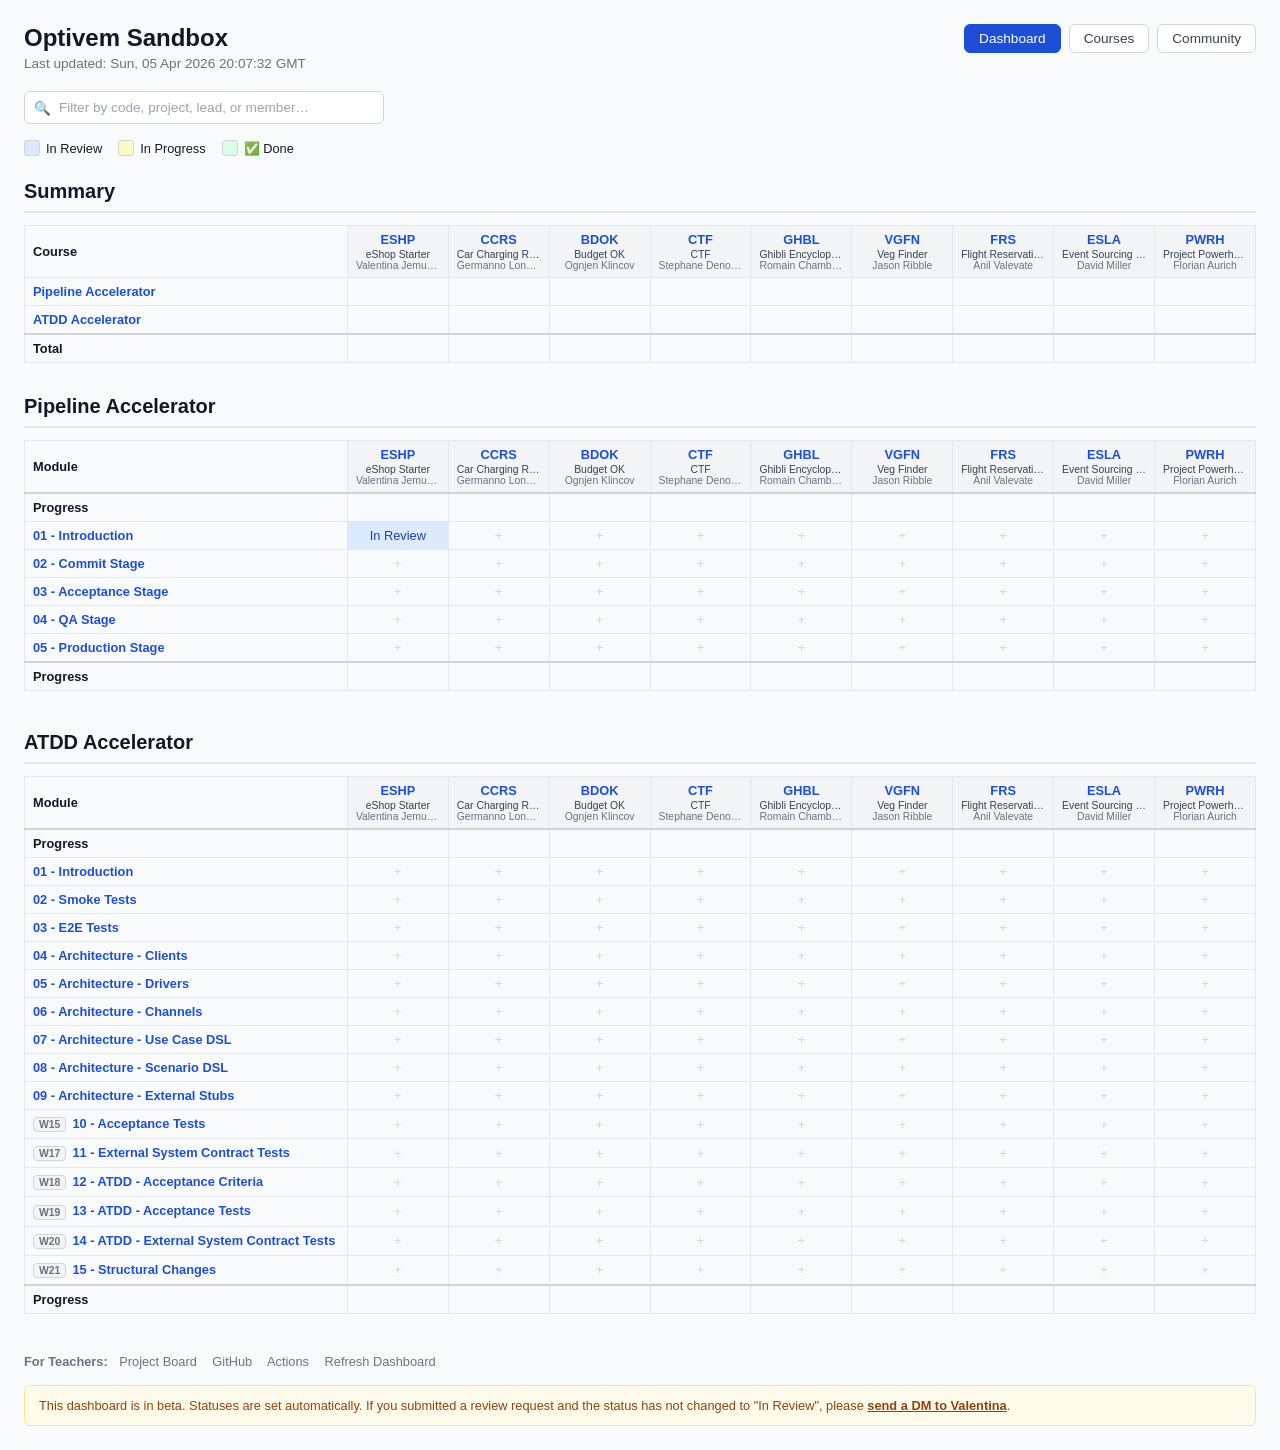
==== commit 157c052d: "chore: regenerate dashboard [skip ci]" ====
--- a/docs/index.html
+++ b/docs/index.html
@@ -102,7 +102,7 @@
   <div class="header">
     <div class="header-left">
       <h1>Optivem Sandbox</h1>
-      <p class="subtitle">Last updated: Sun, 05 Apr 2026 18:46:01 GMT</p>
+      <p class="subtitle">Last updated: Sun, 05 Apr 2026 20:07:32 GMT</p>
     </div>
     <nav class="nav-tabs">
       <span class="nav-tab active">Dashboard</span>
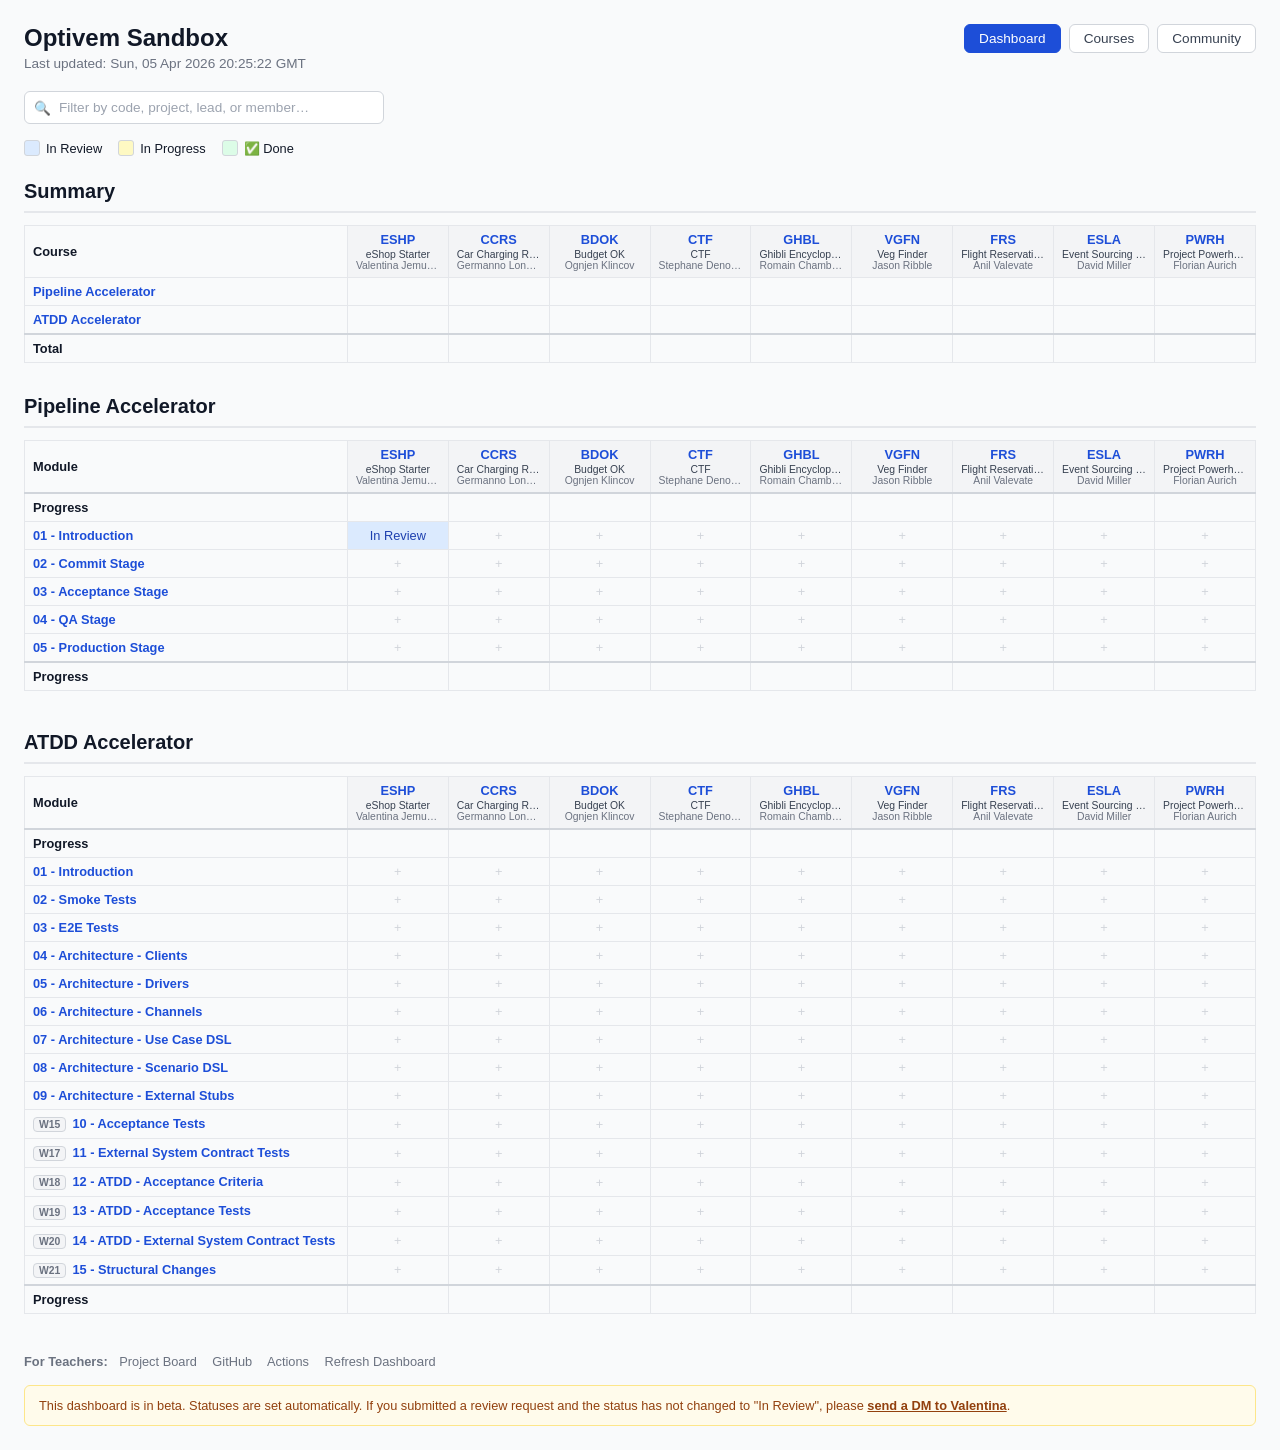
==== commit a260d550: "chore: regenerate dashboard [skip ci]" ====
--- a/docs/index.html
+++ b/docs/index.html
@@ -102,7 +102,7 @@
   <div class="header">
     <div class="header-left">
       <h1>Optivem Sandbox</h1>
-      <p class="subtitle">Last updated: Sun, 05 Apr 2026 20:07:32 GMT</p>
+      <p class="subtitle">Last updated: Sun, 05 Apr 2026 20:25:22 GMT</p>
     </div>
     <nav class="nav-tabs">
       <span class="nav-tab active">Dashboard</span>
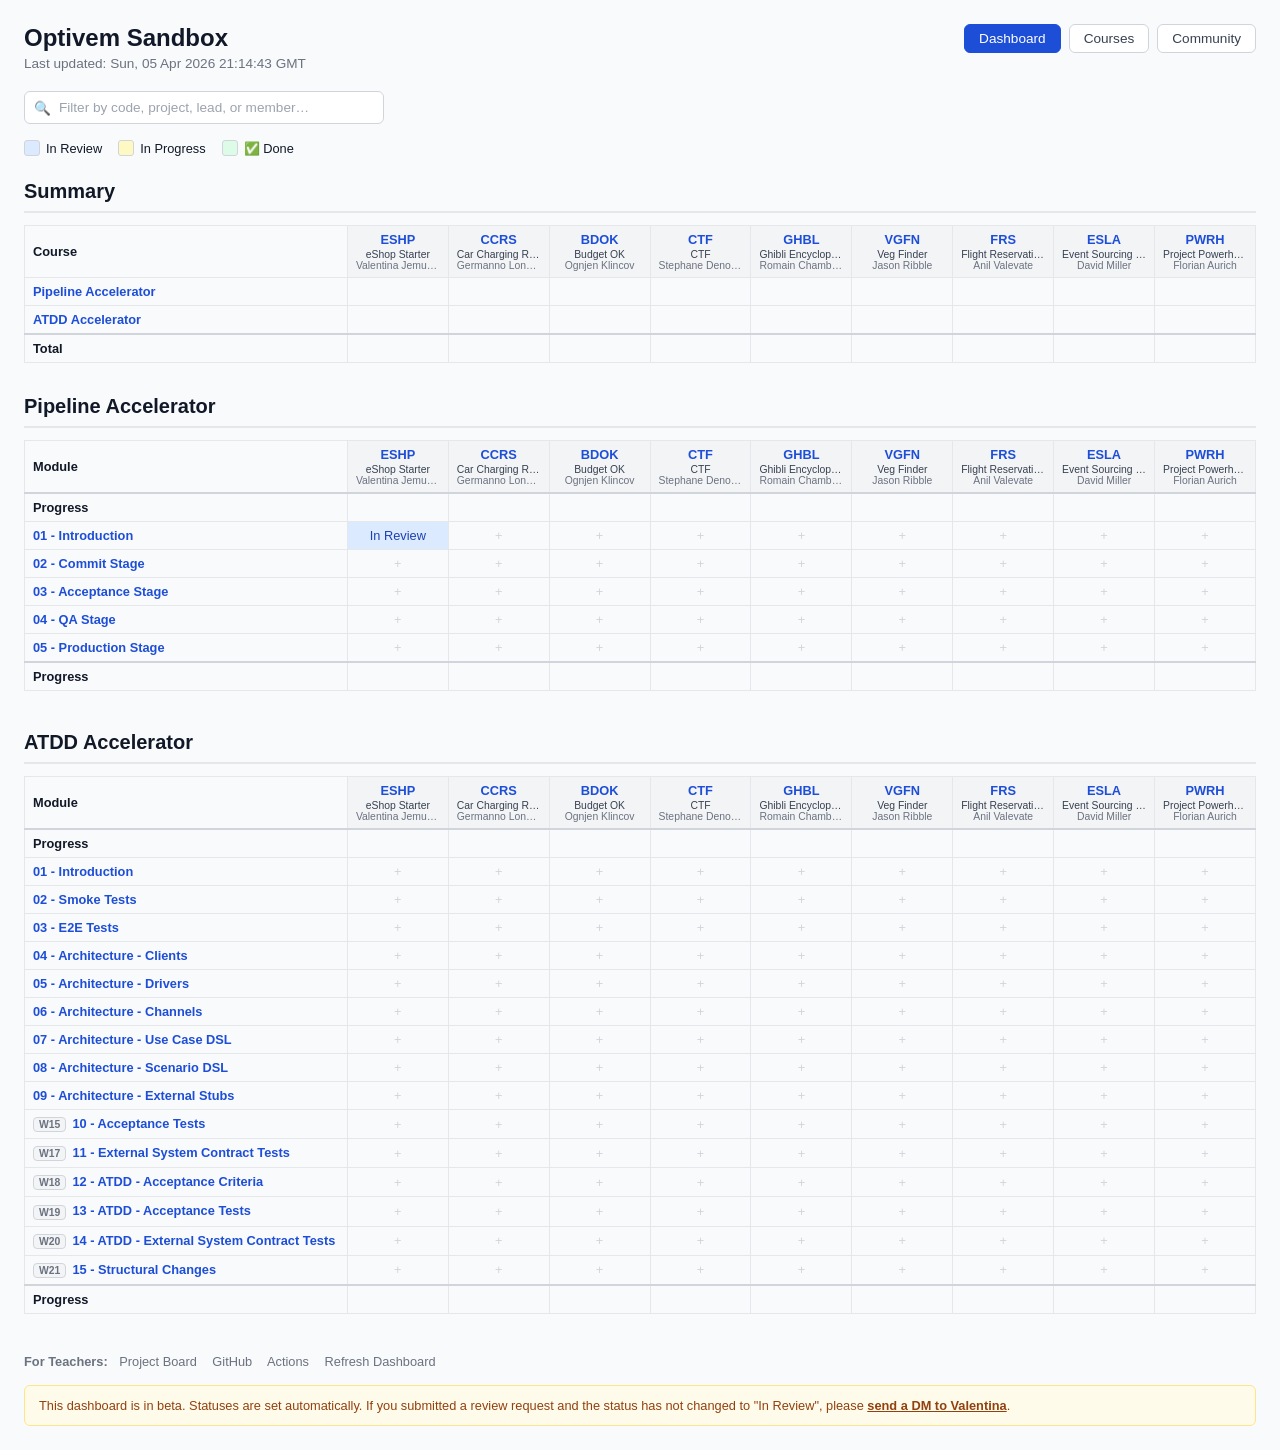
==== commit 73ad9041: "chore: regenerate dashboard [skip ci]" ====
--- a/docs/index.html
+++ b/docs/index.html
@@ -102,7 +102,7 @@
   <div class="header">
     <div class="header-left">
       <h1>Optivem Sandbox</h1>
-      <p class="subtitle">Last updated: Sun, 05 Apr 2026 20:25:22 GMT</p>
+      <p class="subtitle">Last updated: Sun, 05 Apr 2026 21:14:43 GMT</p>
     </div>
     <nav class="nav-tabs">
       <span class="nav-tab active">Dashboard</span>
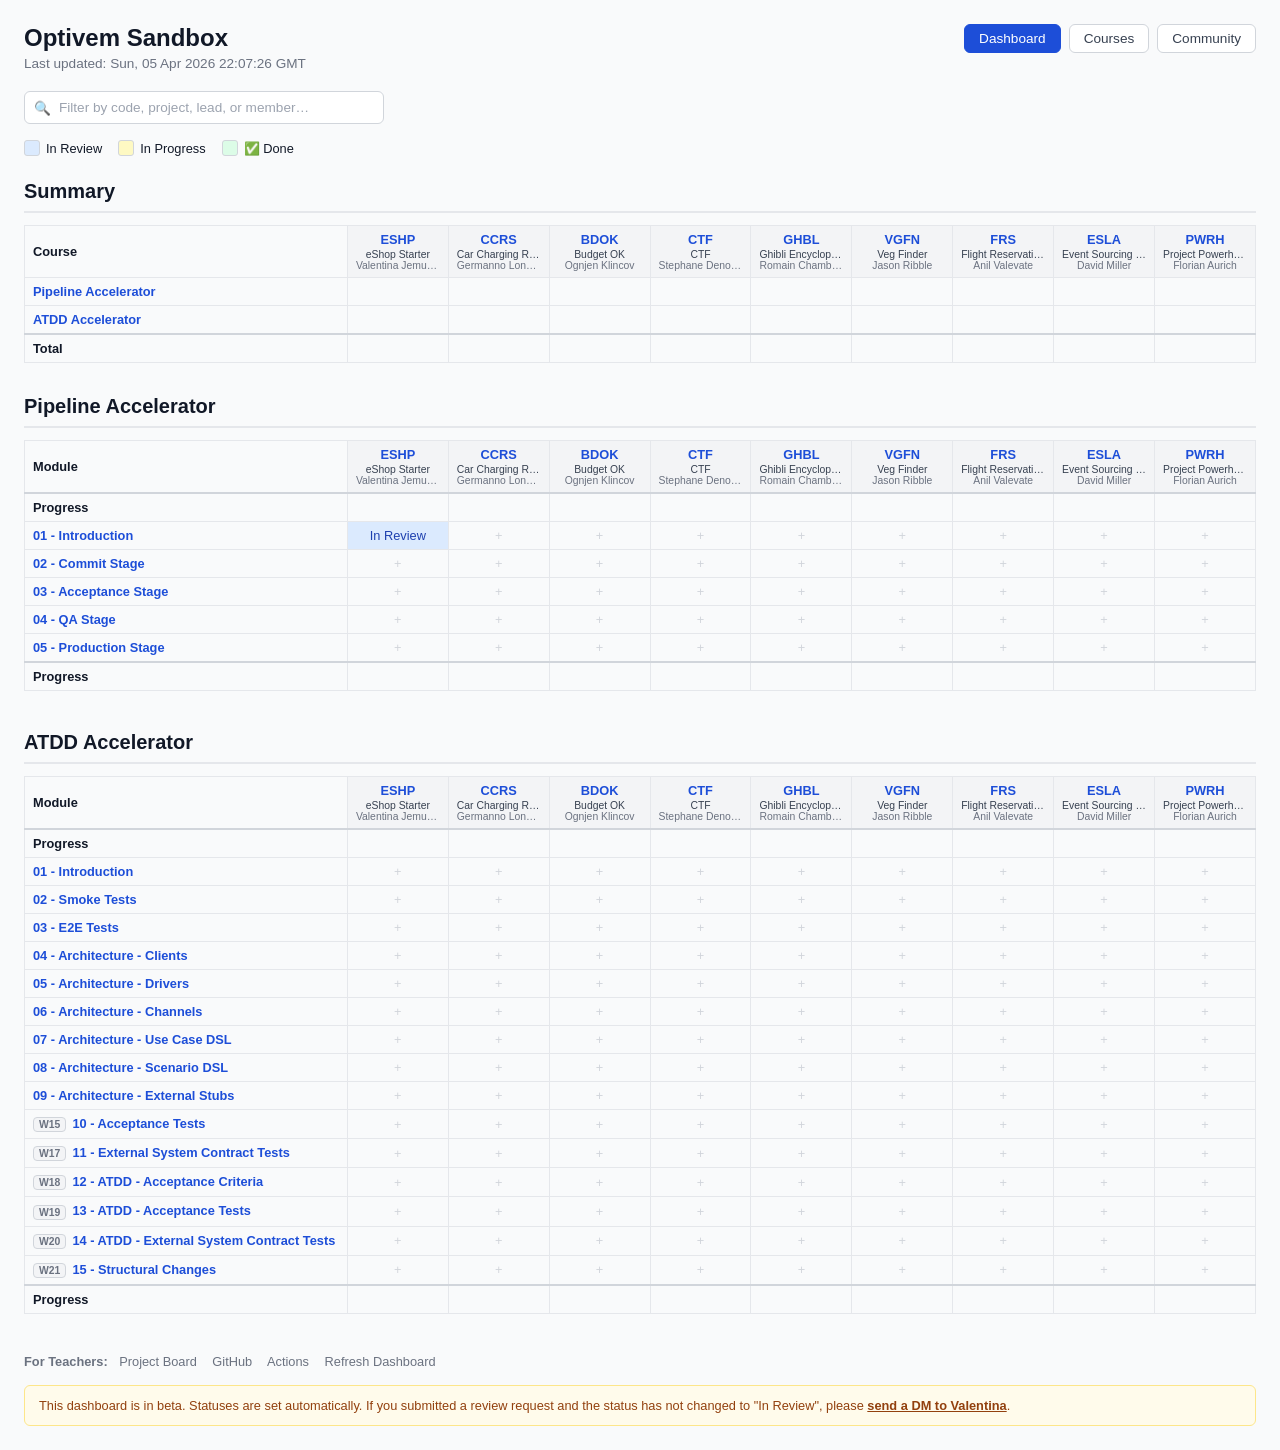
==== commit 5cb98f34: "chore: regenerate dashboard [skip ci]" ====
--- a/docs/index.html
+++ b/docs/index.html
@@ -102,7 +102,7 @@
   <div class="header">
     <div class="header-left">
       <h1>Optivem Sandbox</h1>
-      <p class="subtitle">Last updated: Sun, 05 Apr 2026 21:14:43 GMT</p>
+      <p class="subtitle">Last updated: Sun, 05 Apr 2026 22:07:26 GMT</p>
     </div>
     <nav class="nav-tabs">
       <span class="nav-tab active">Dashboard</span>
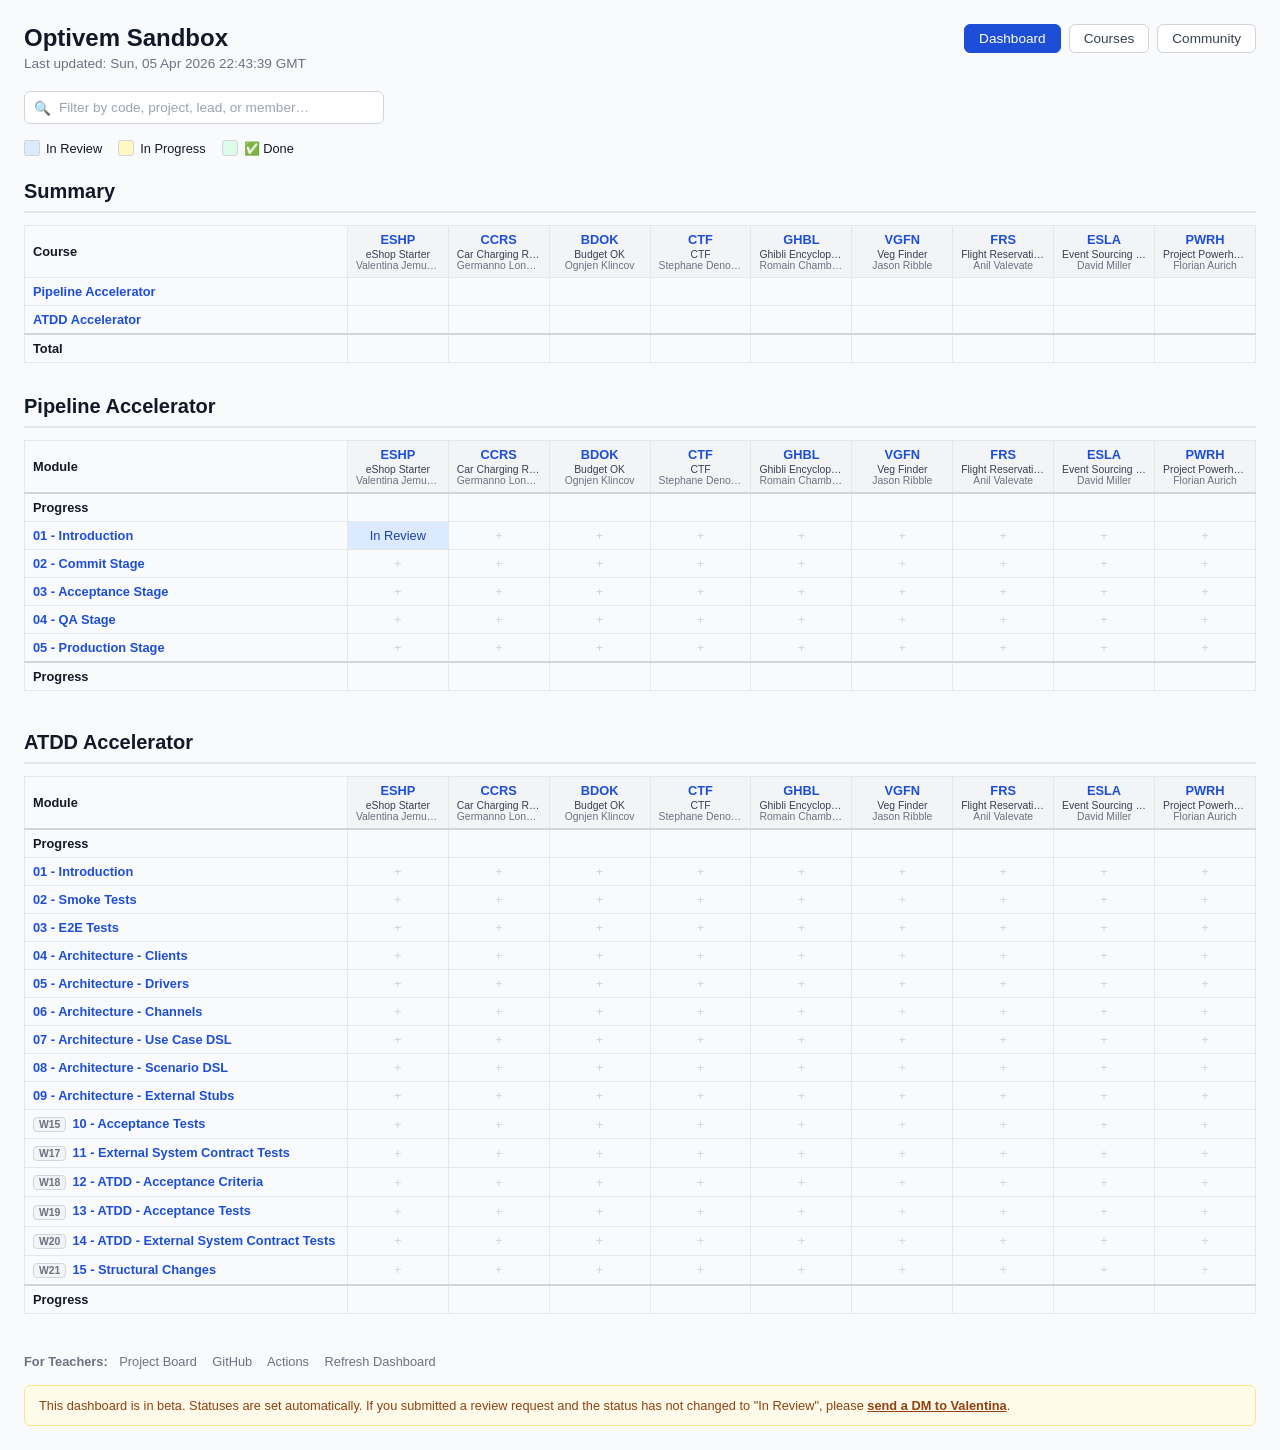
==== commit 177317a9: "chore: regenerate dashboard [skip ci]" ====
--- a/docs/index.html
+++ b/docs/index.html
@@ -102,7 +102,7 @@
   <div class="header">
     <div class="header-left">
       <h1>Optivem Sandbox</h1>
-      <p class="subtitle">Last updated: Sun, 05 Apr 2026 22:07:26 GMT</p>
+      <p class="subtitle">Last updated: Sun, 05 Apr 2026 22:43:39 GMT</p>
     </div>
     <nav class="nav-tabs">
       <span class="nav-tab active">Dashboard</span>
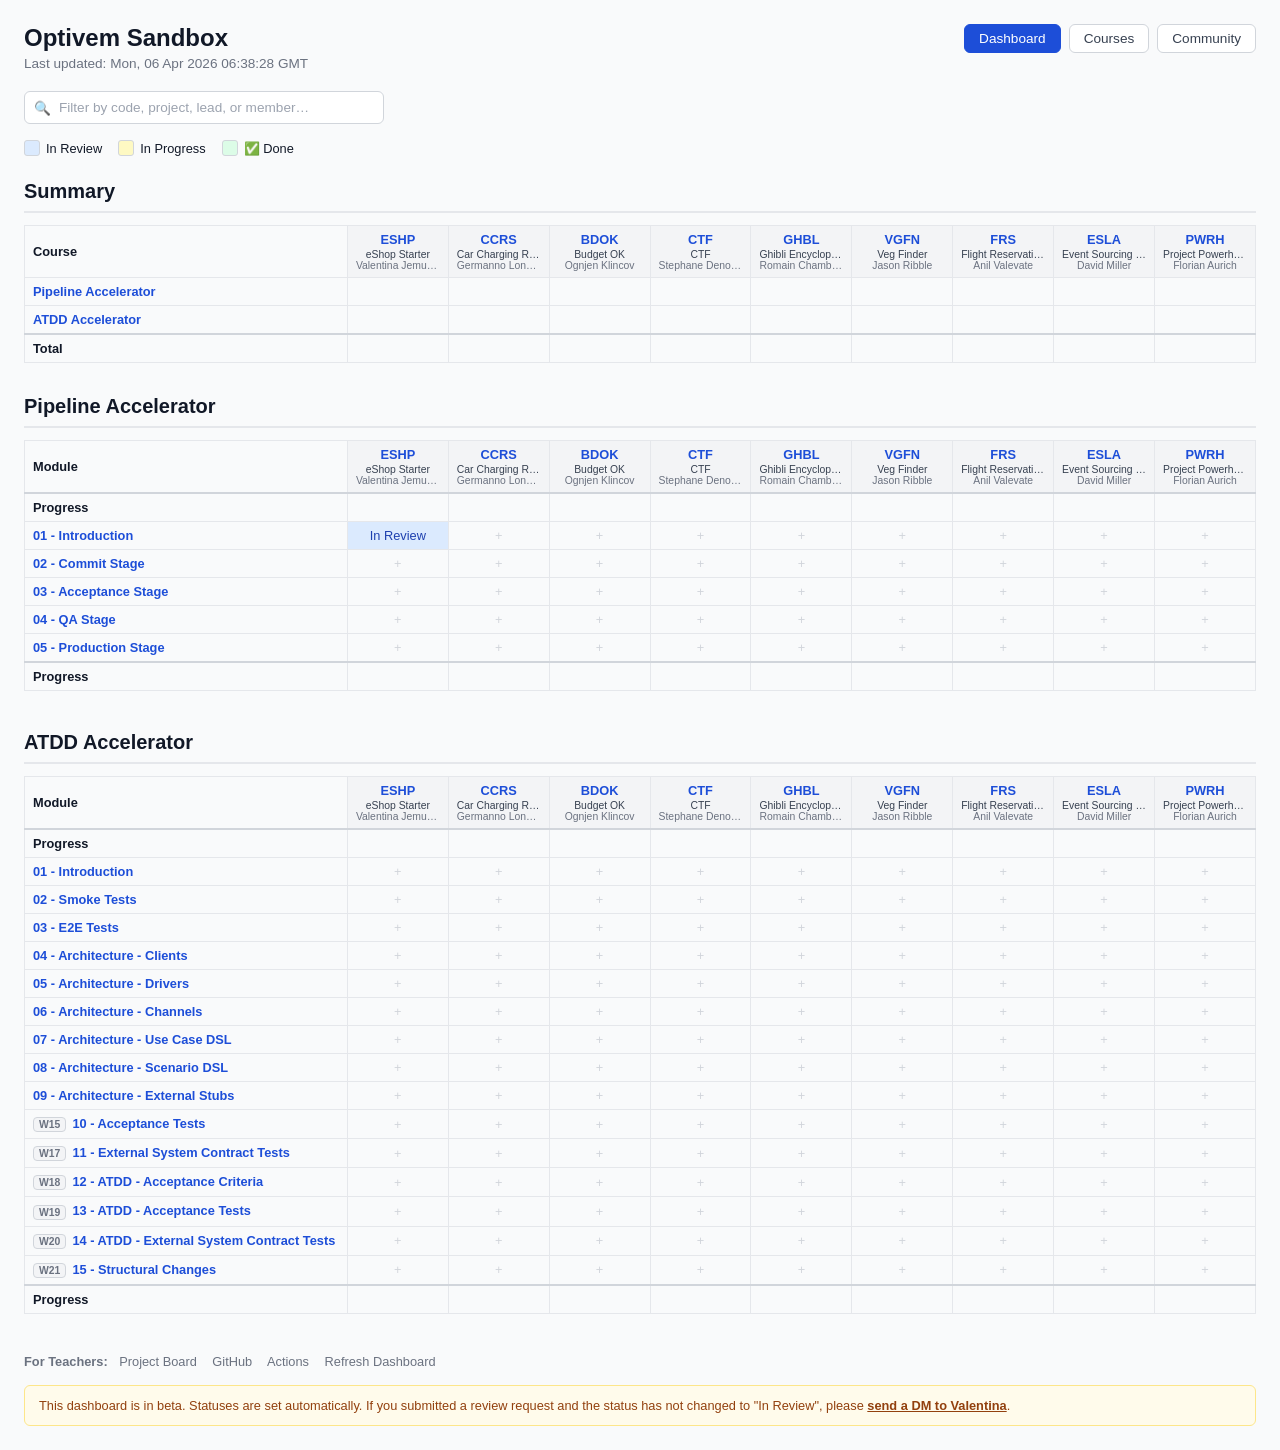
==== commit c8afe0da: "chore: regenerate dashboard [skip ci]" ====
--- a/docs/index.html
+++ b/docs/index.html
@@ -102,7 +102,7 @@
   <div class="header">
     <div class="header-left">
       <h1>Optivem Sandbox</h1>
-      <p class="subtitle">Last updated: Sun, 05 Apr 2026 22:43:39 GMT</p>
+      <p class="subtitle">Last updated: Mon, 06 Apr 2026 06:38:28 GMT</p>
     </div>
     <nav class="nav-tabs">
       <span class="nav-tab active">Dashboard</span>
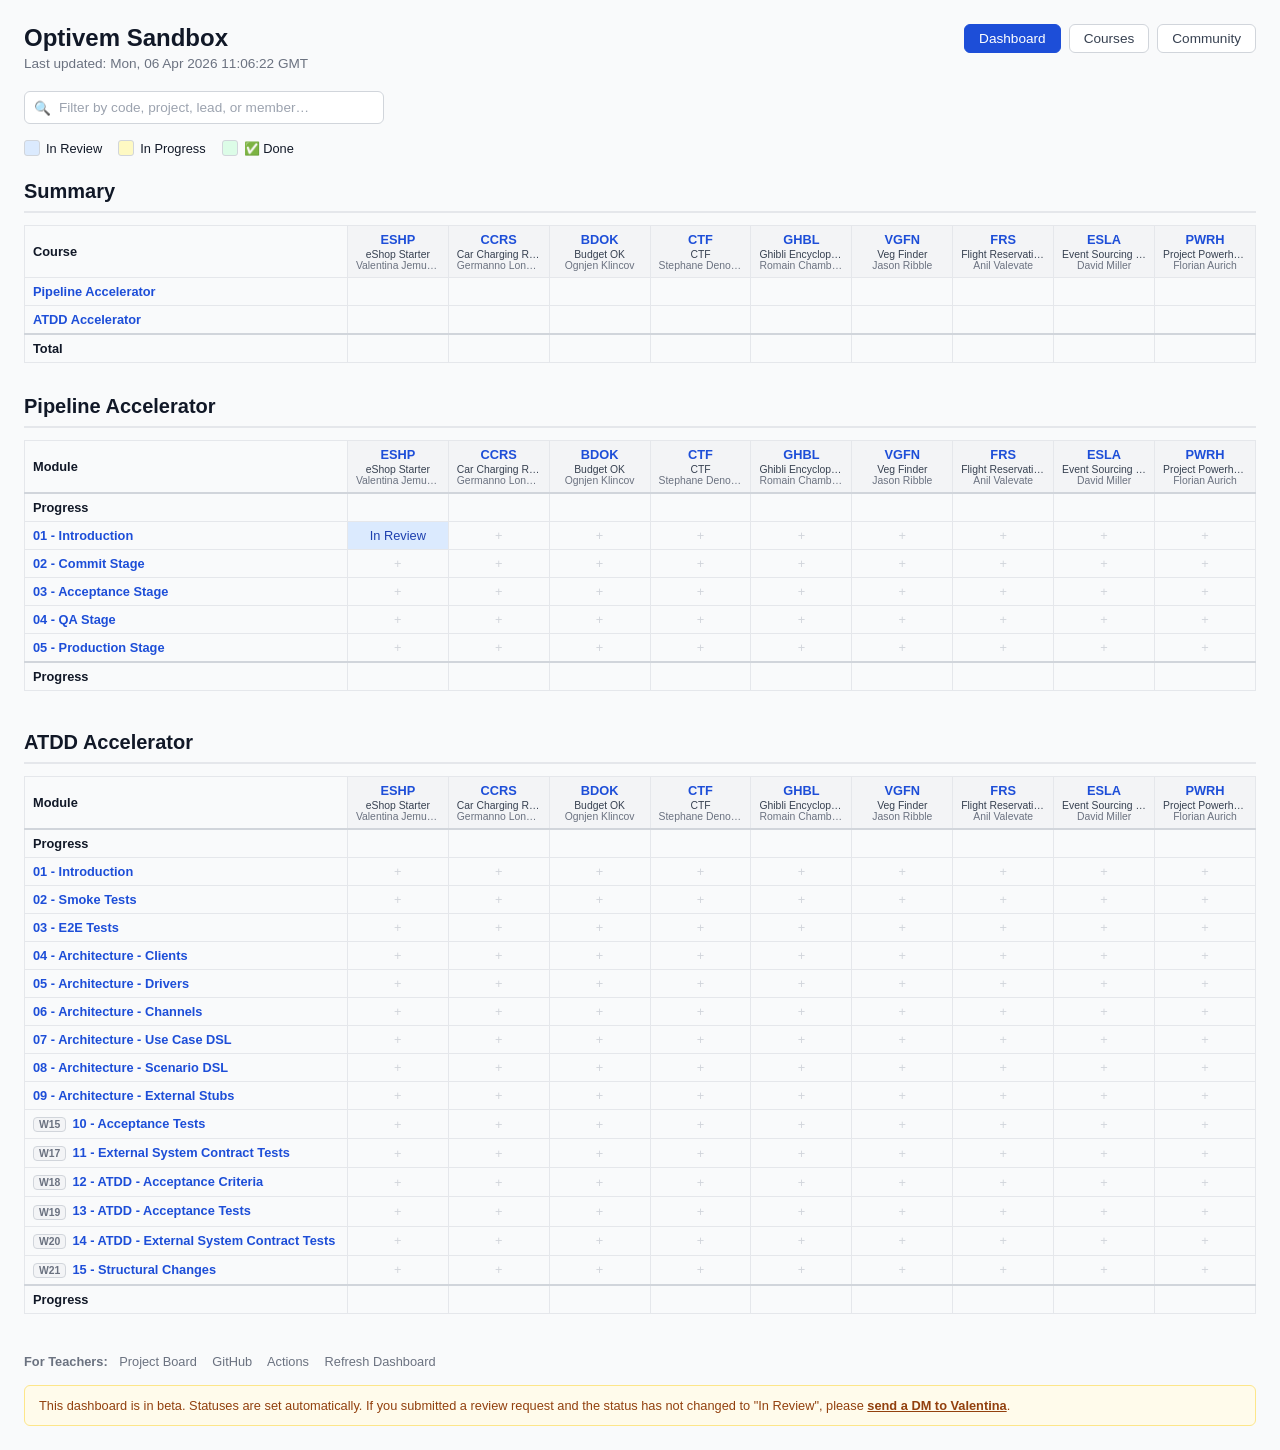
==== commit 507000f1: "chore: regenerate dashboard [skip ci]" ====
--- a/docs/index.html
+++ b/docs/index.html
@@ -102,7 +102,7 @@
   <div class="header">
     <div class="header-left">
       <h1>Optivem Sandbox</h1>
-      <p class="subtitle">Last updated: Mon, 06 Apr 2026 06:38:28 GMT</p>
+      <p class="subtitle">Last updated: Mon, 06 Apr 2026 11:06:22 GMT</p>
     </div>
     <nav class="nav-tabs">
       <span class="nav-tab active">Dashboard</span>
